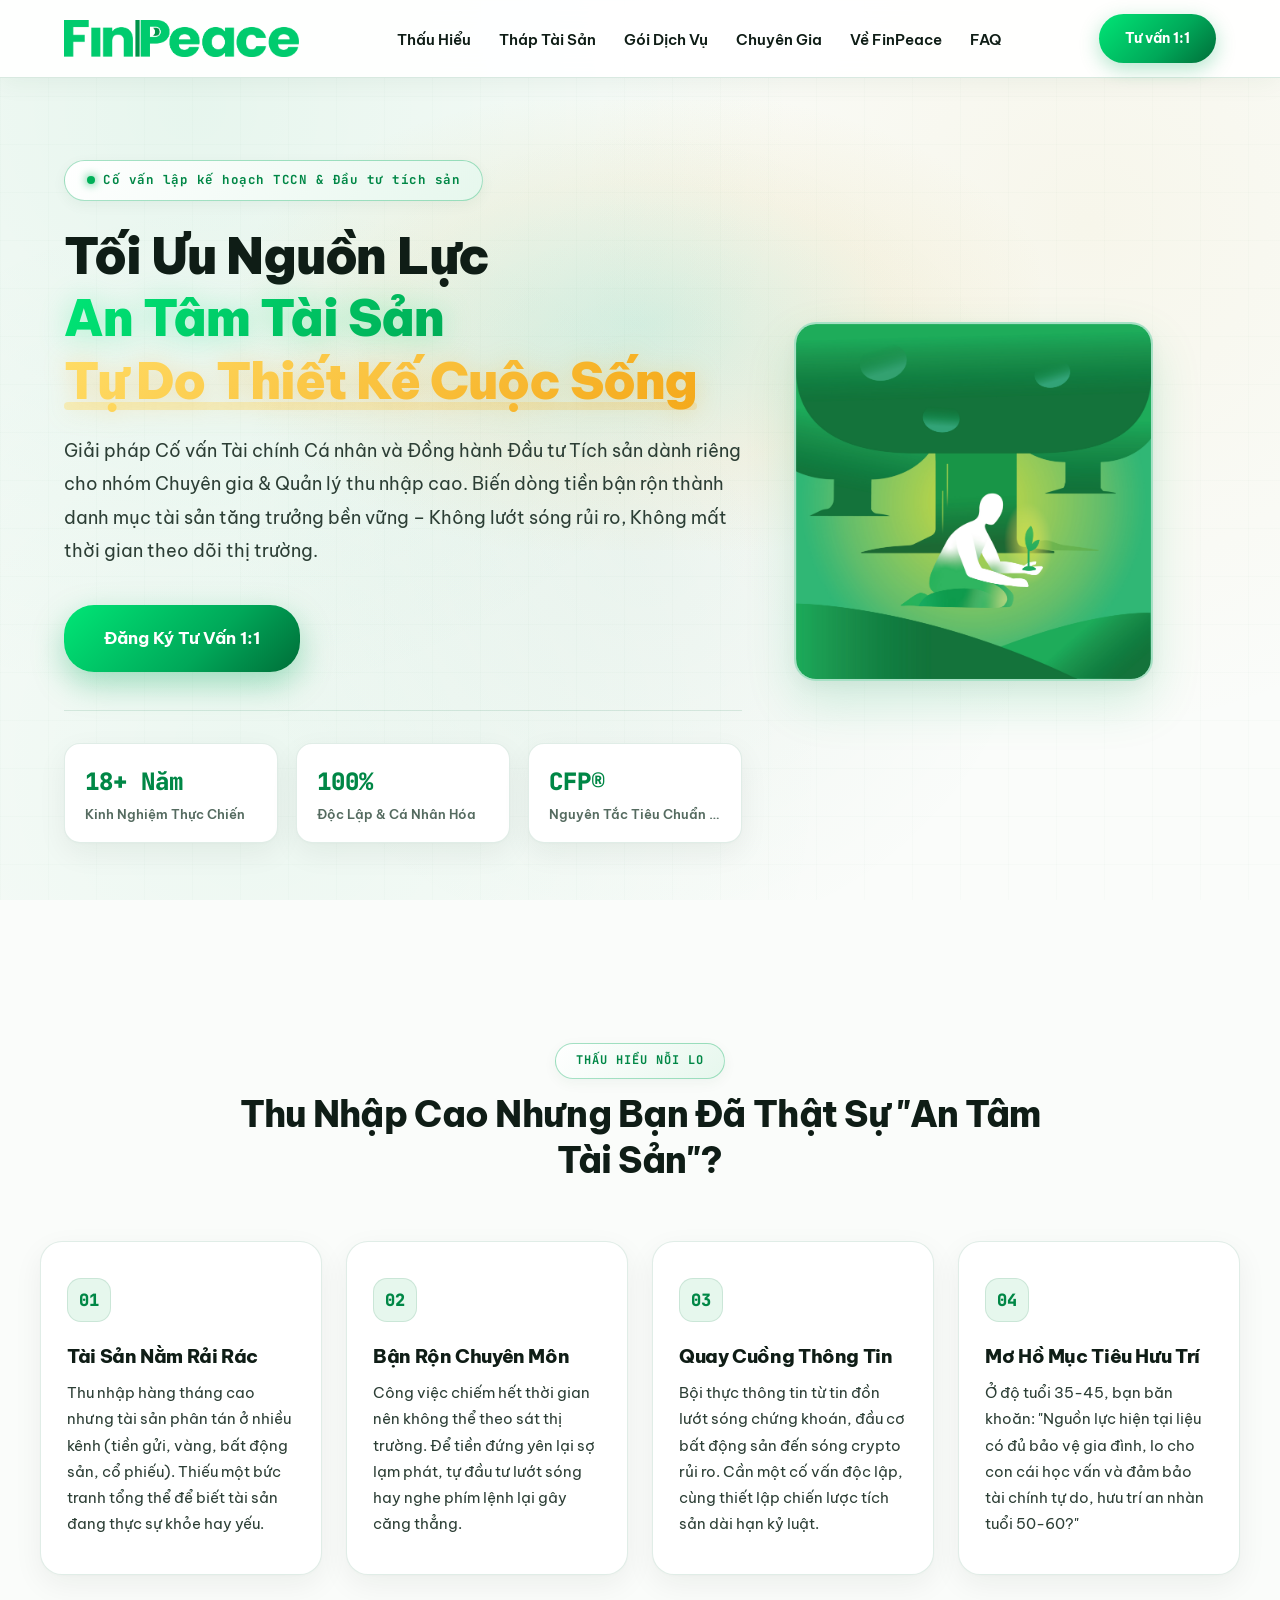
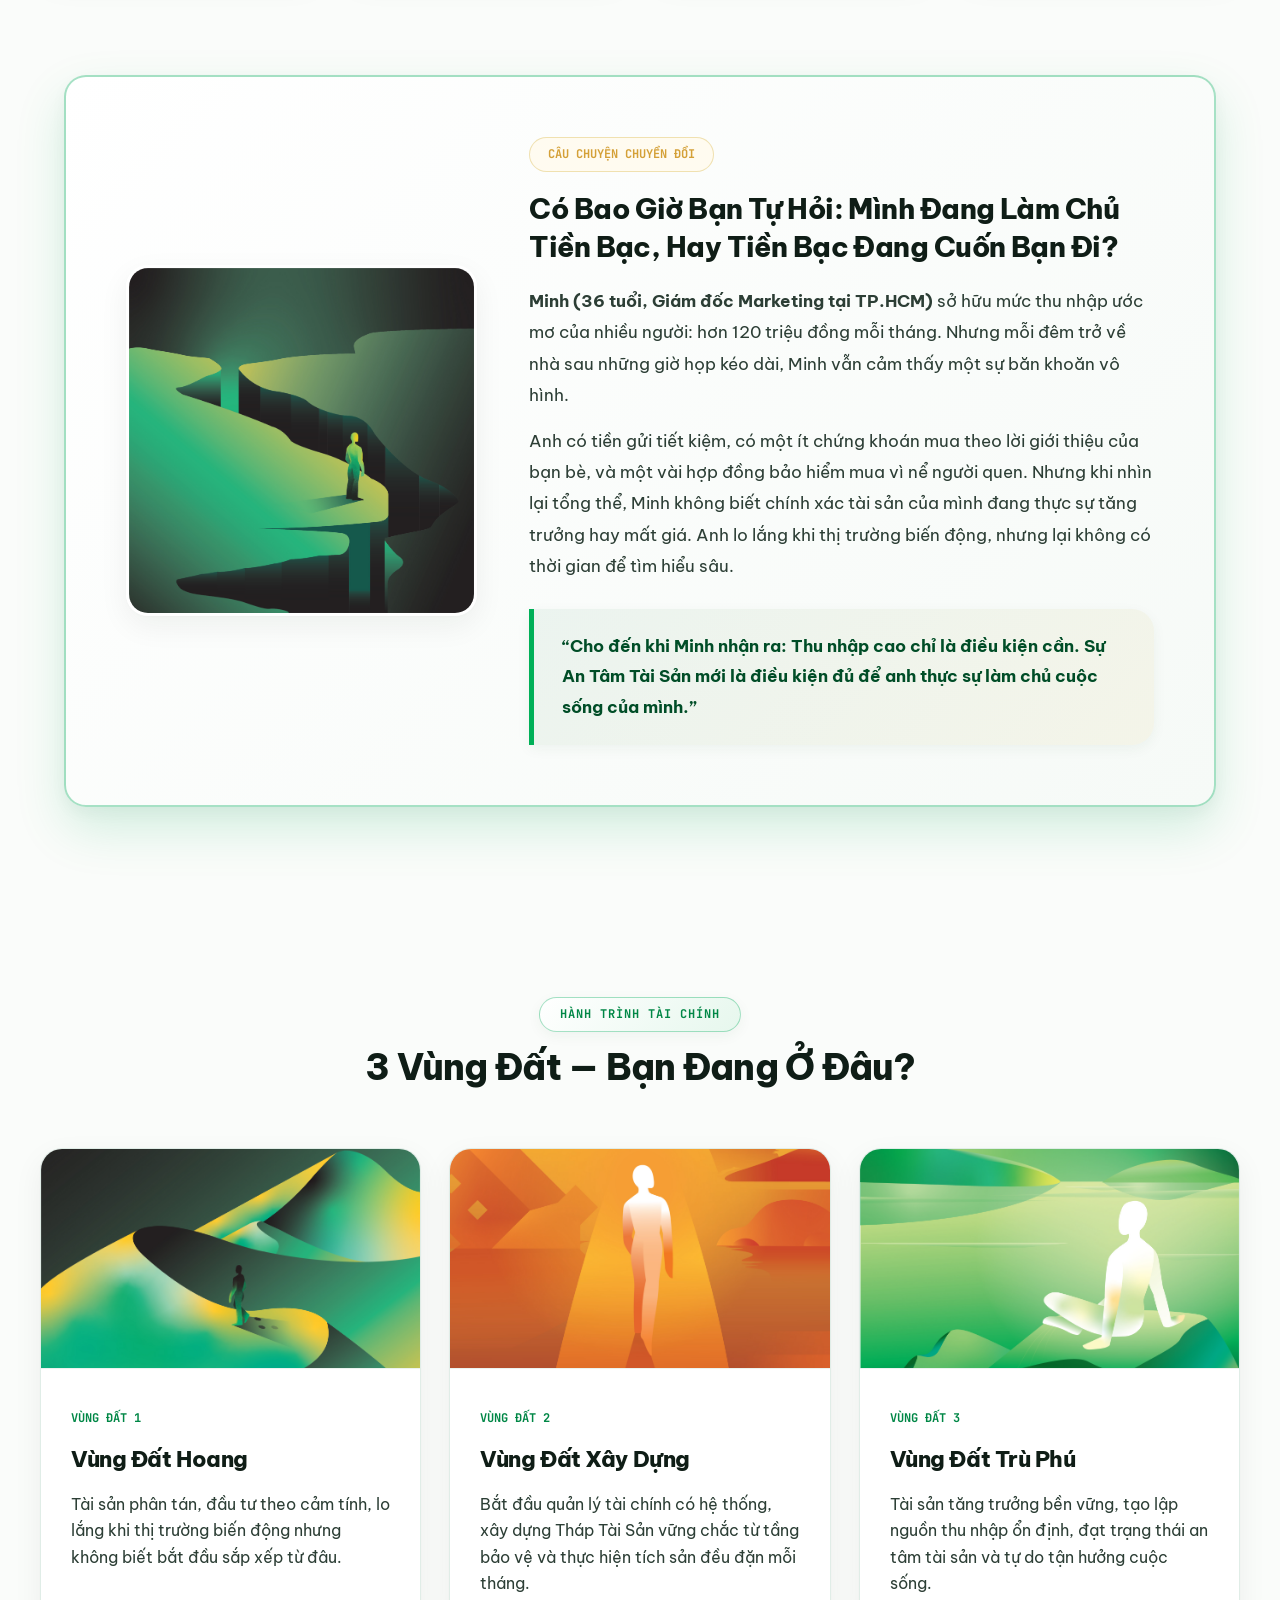
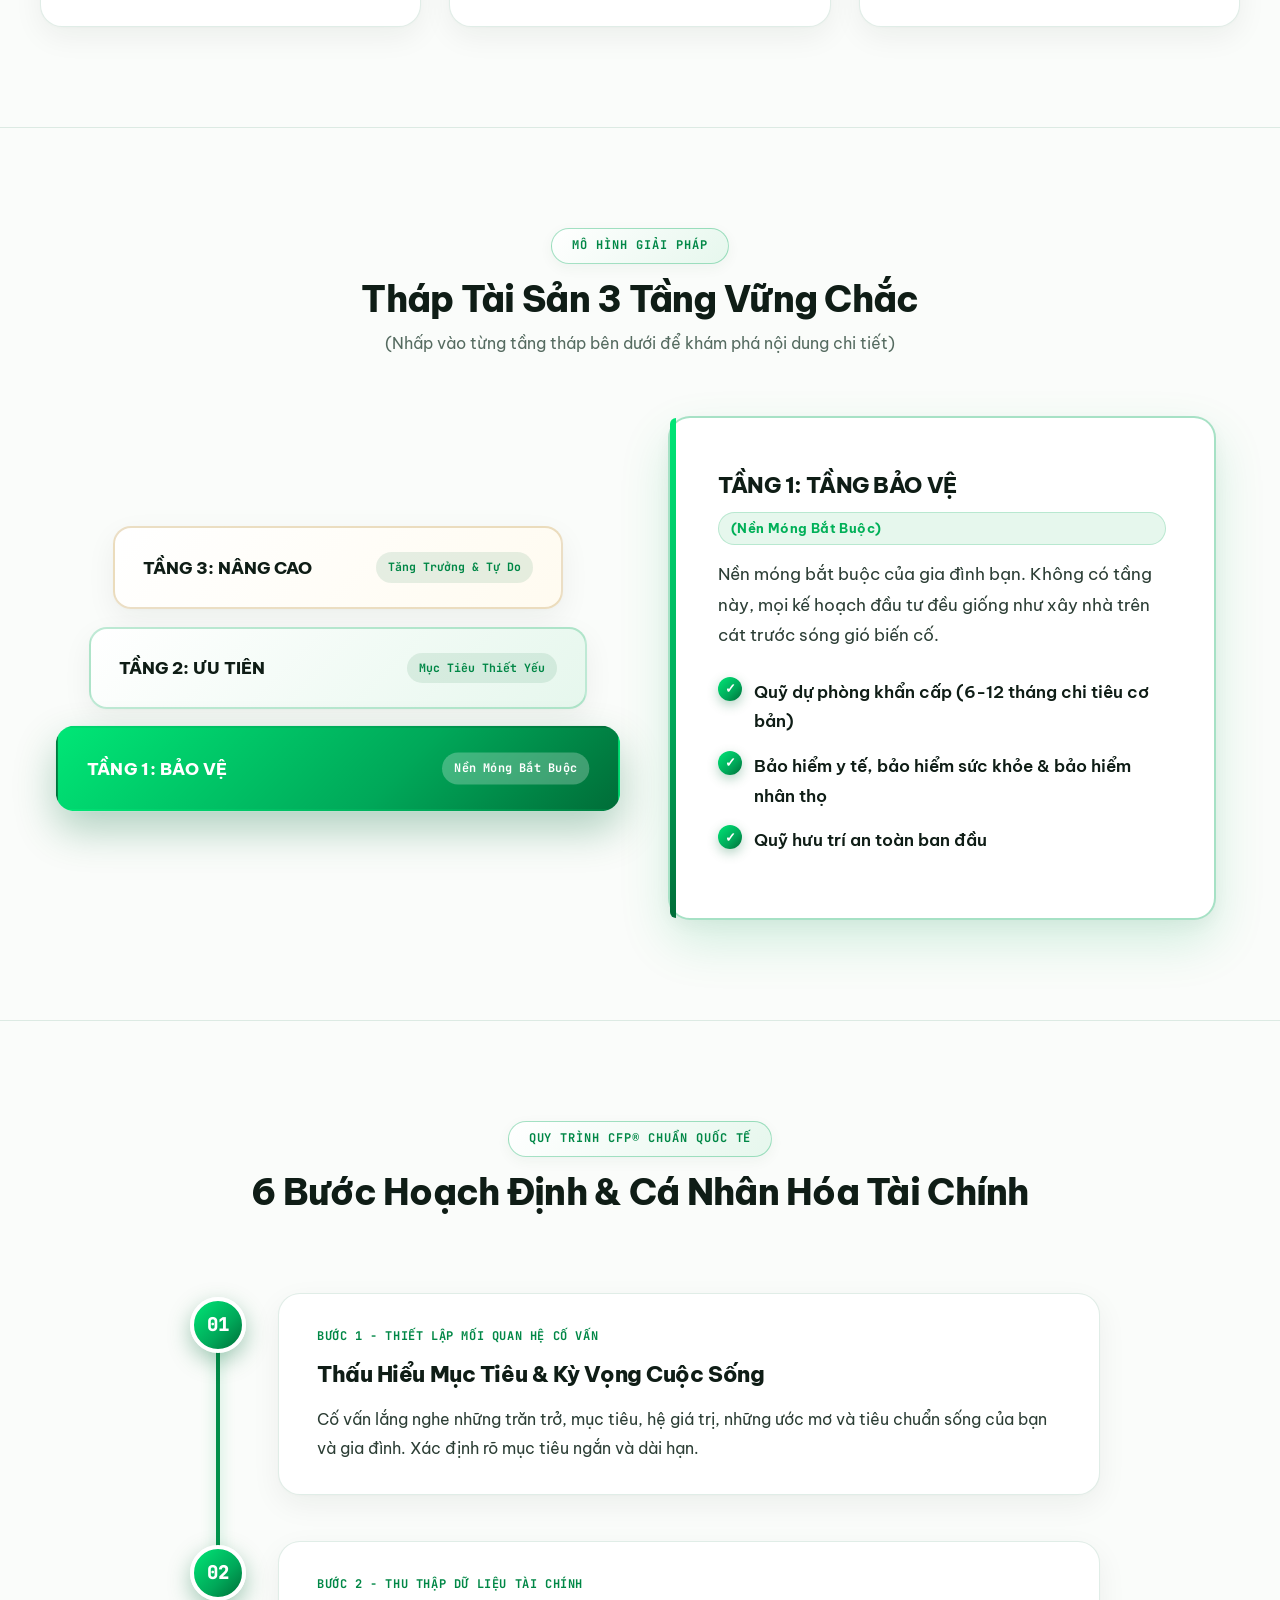
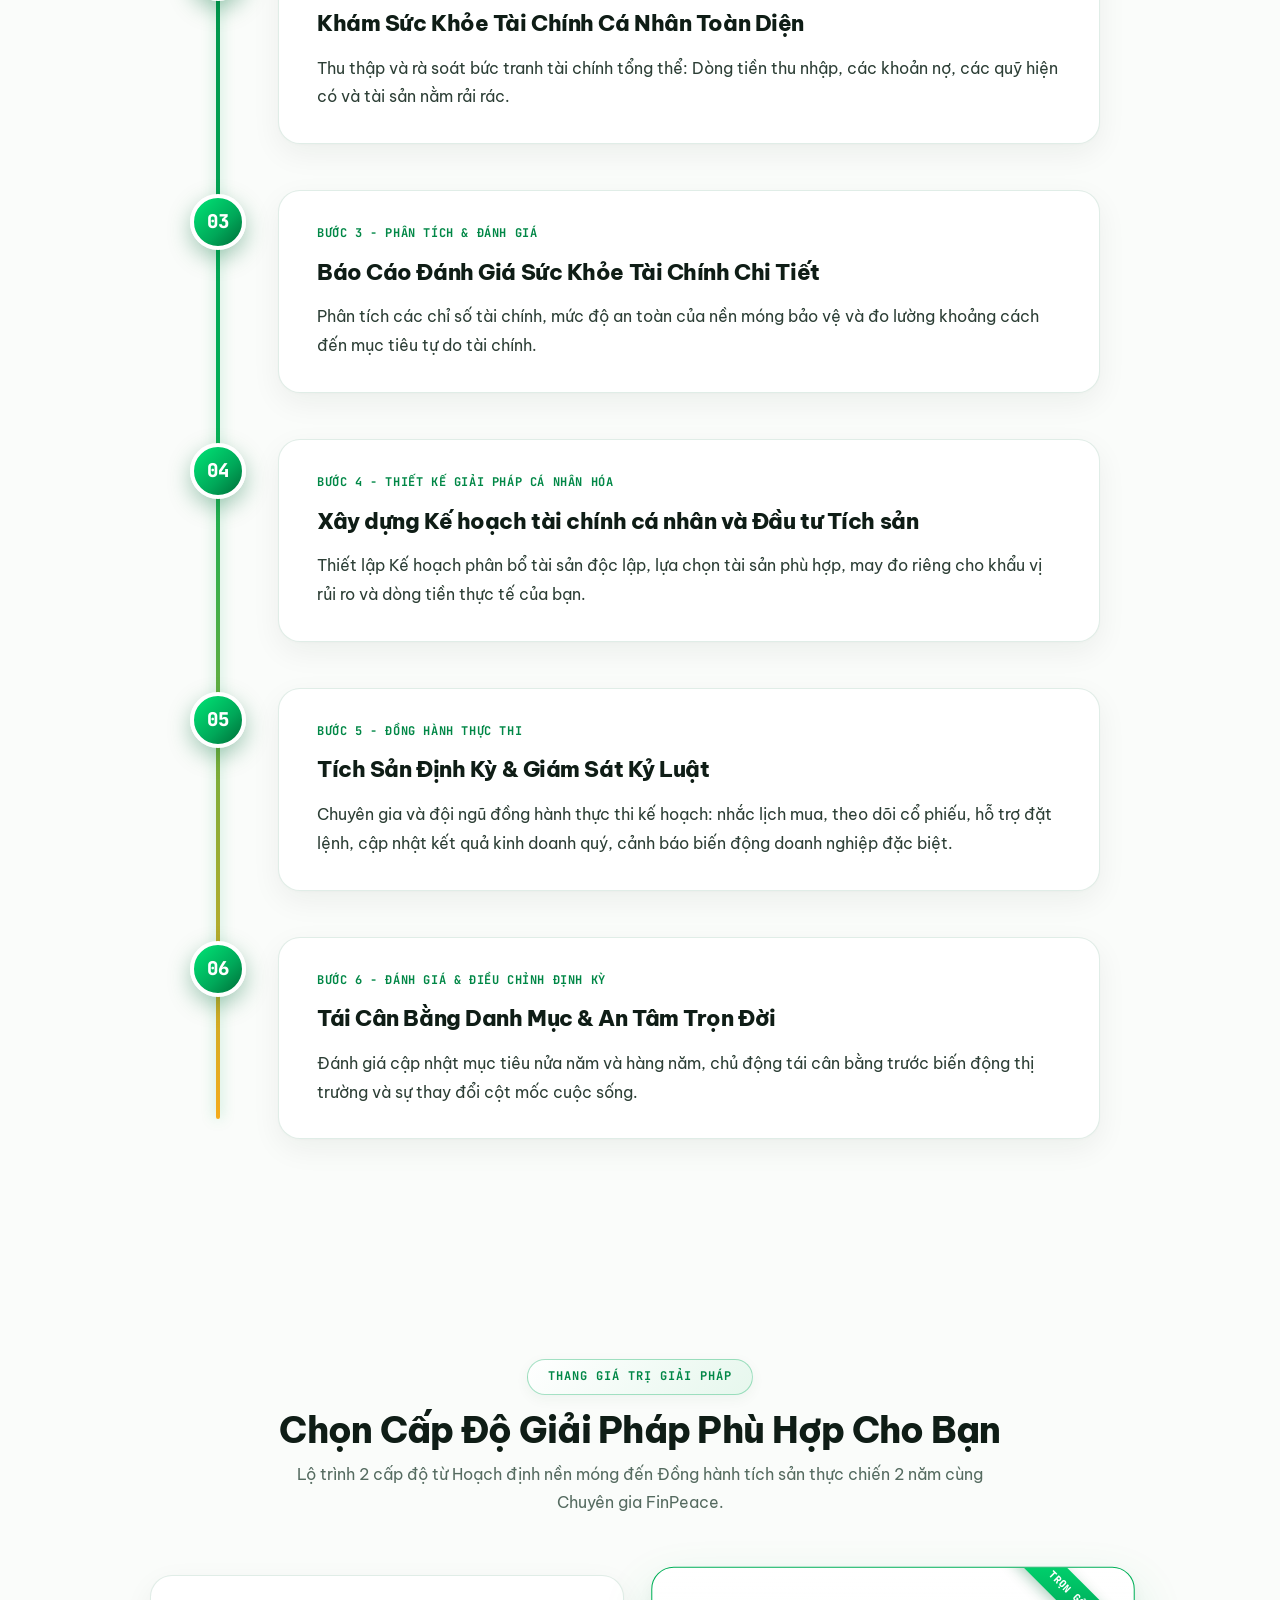
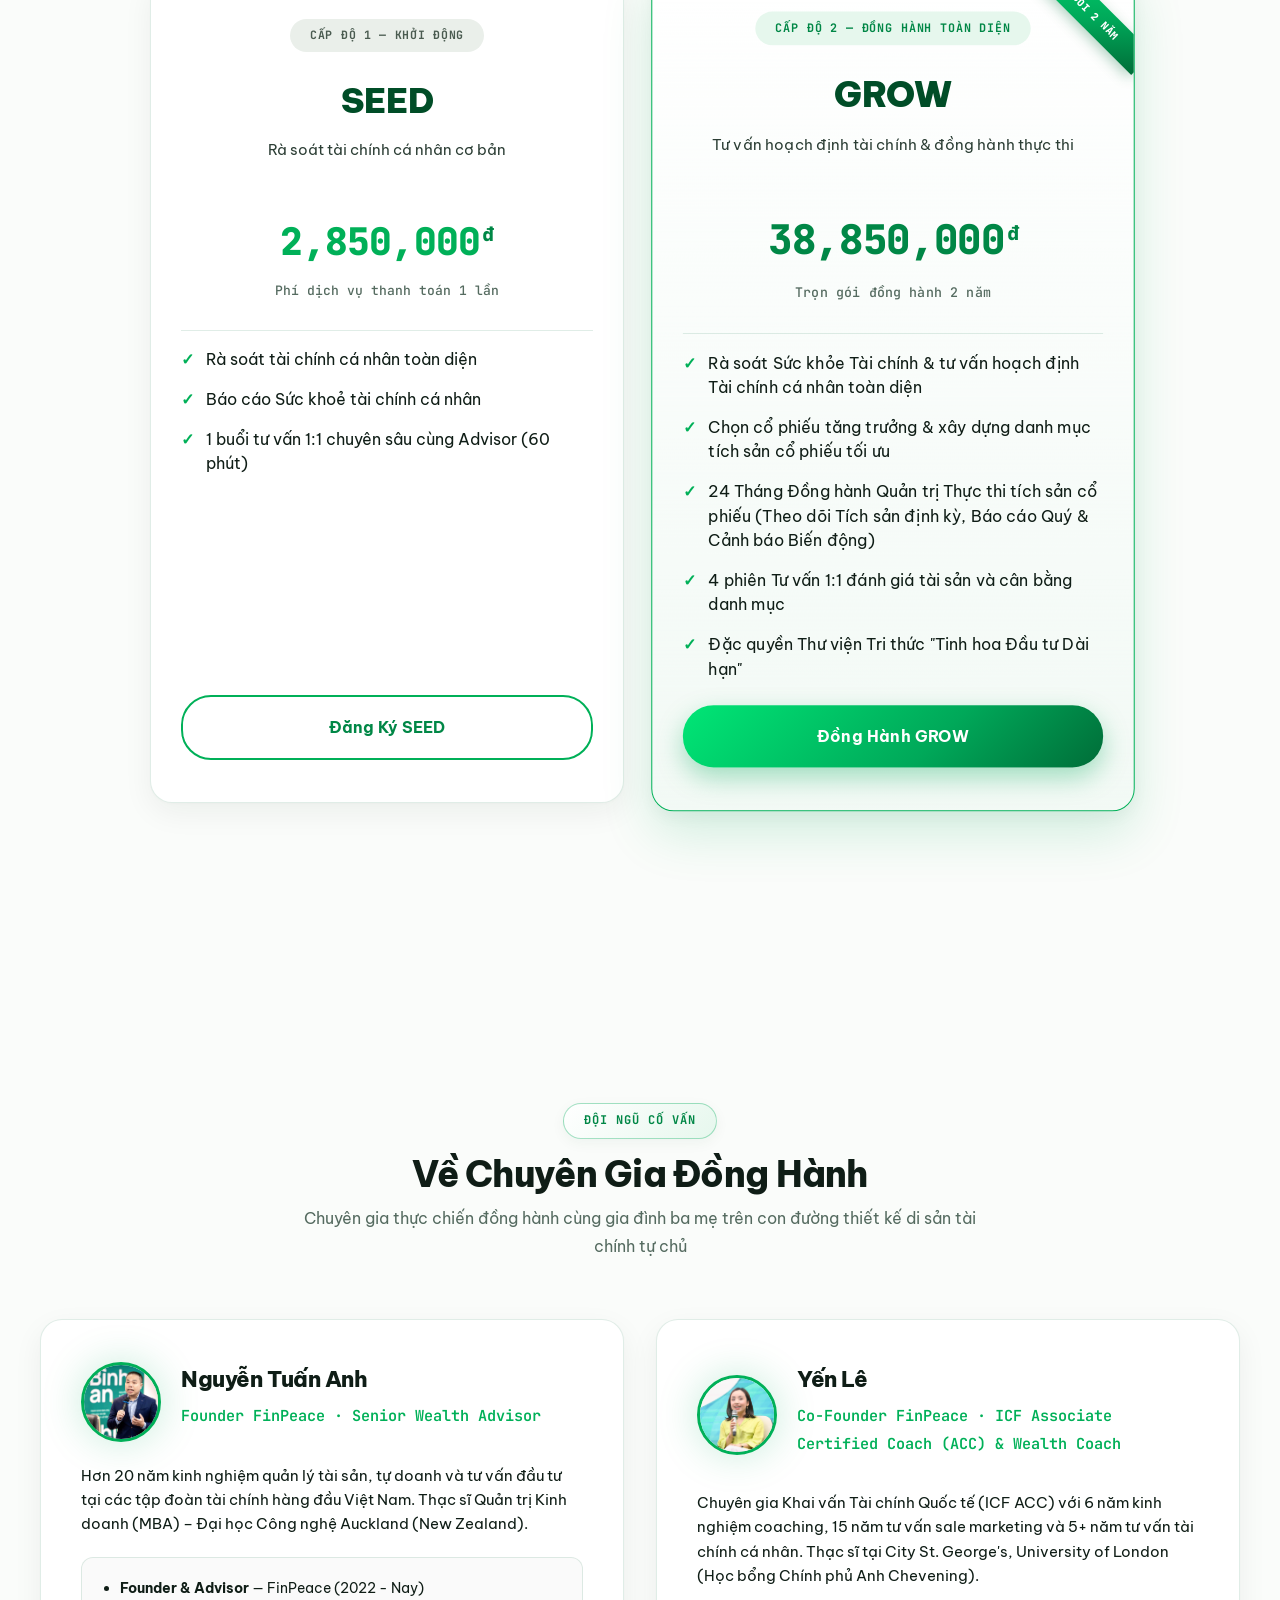
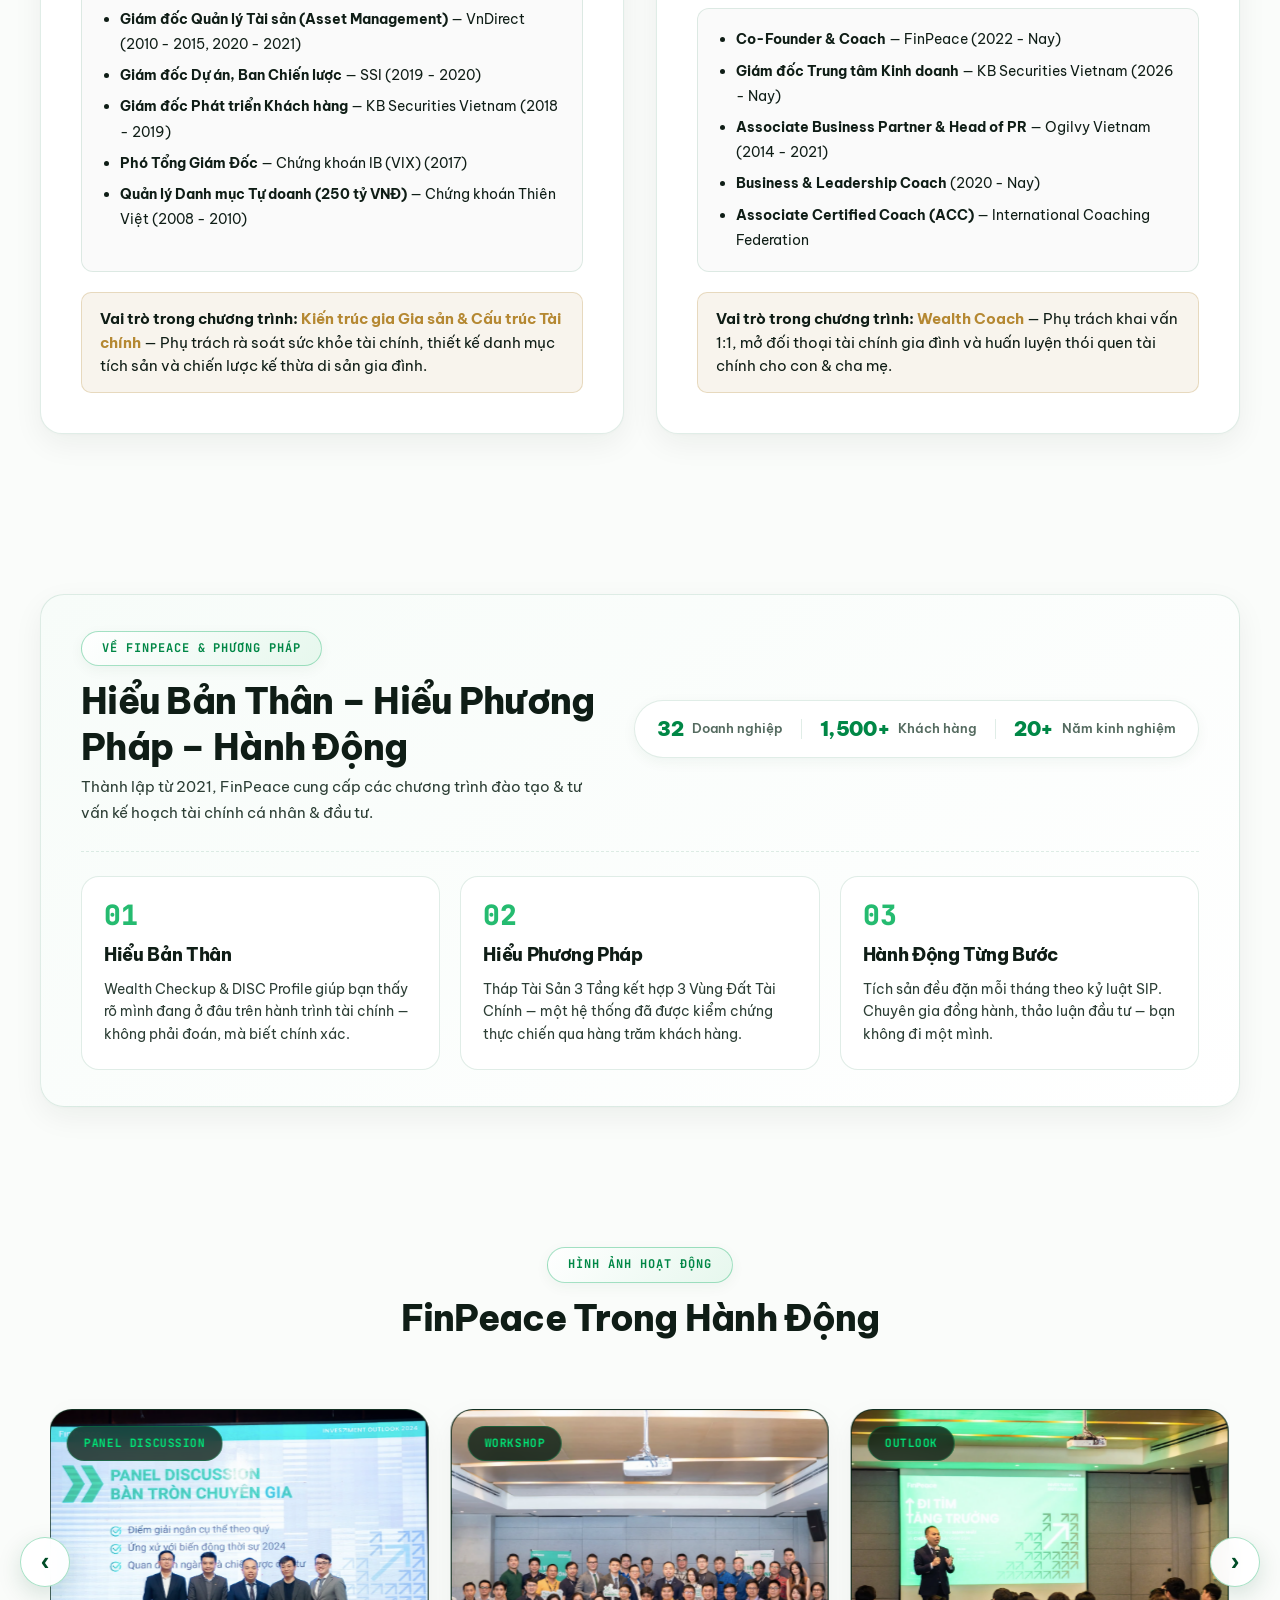
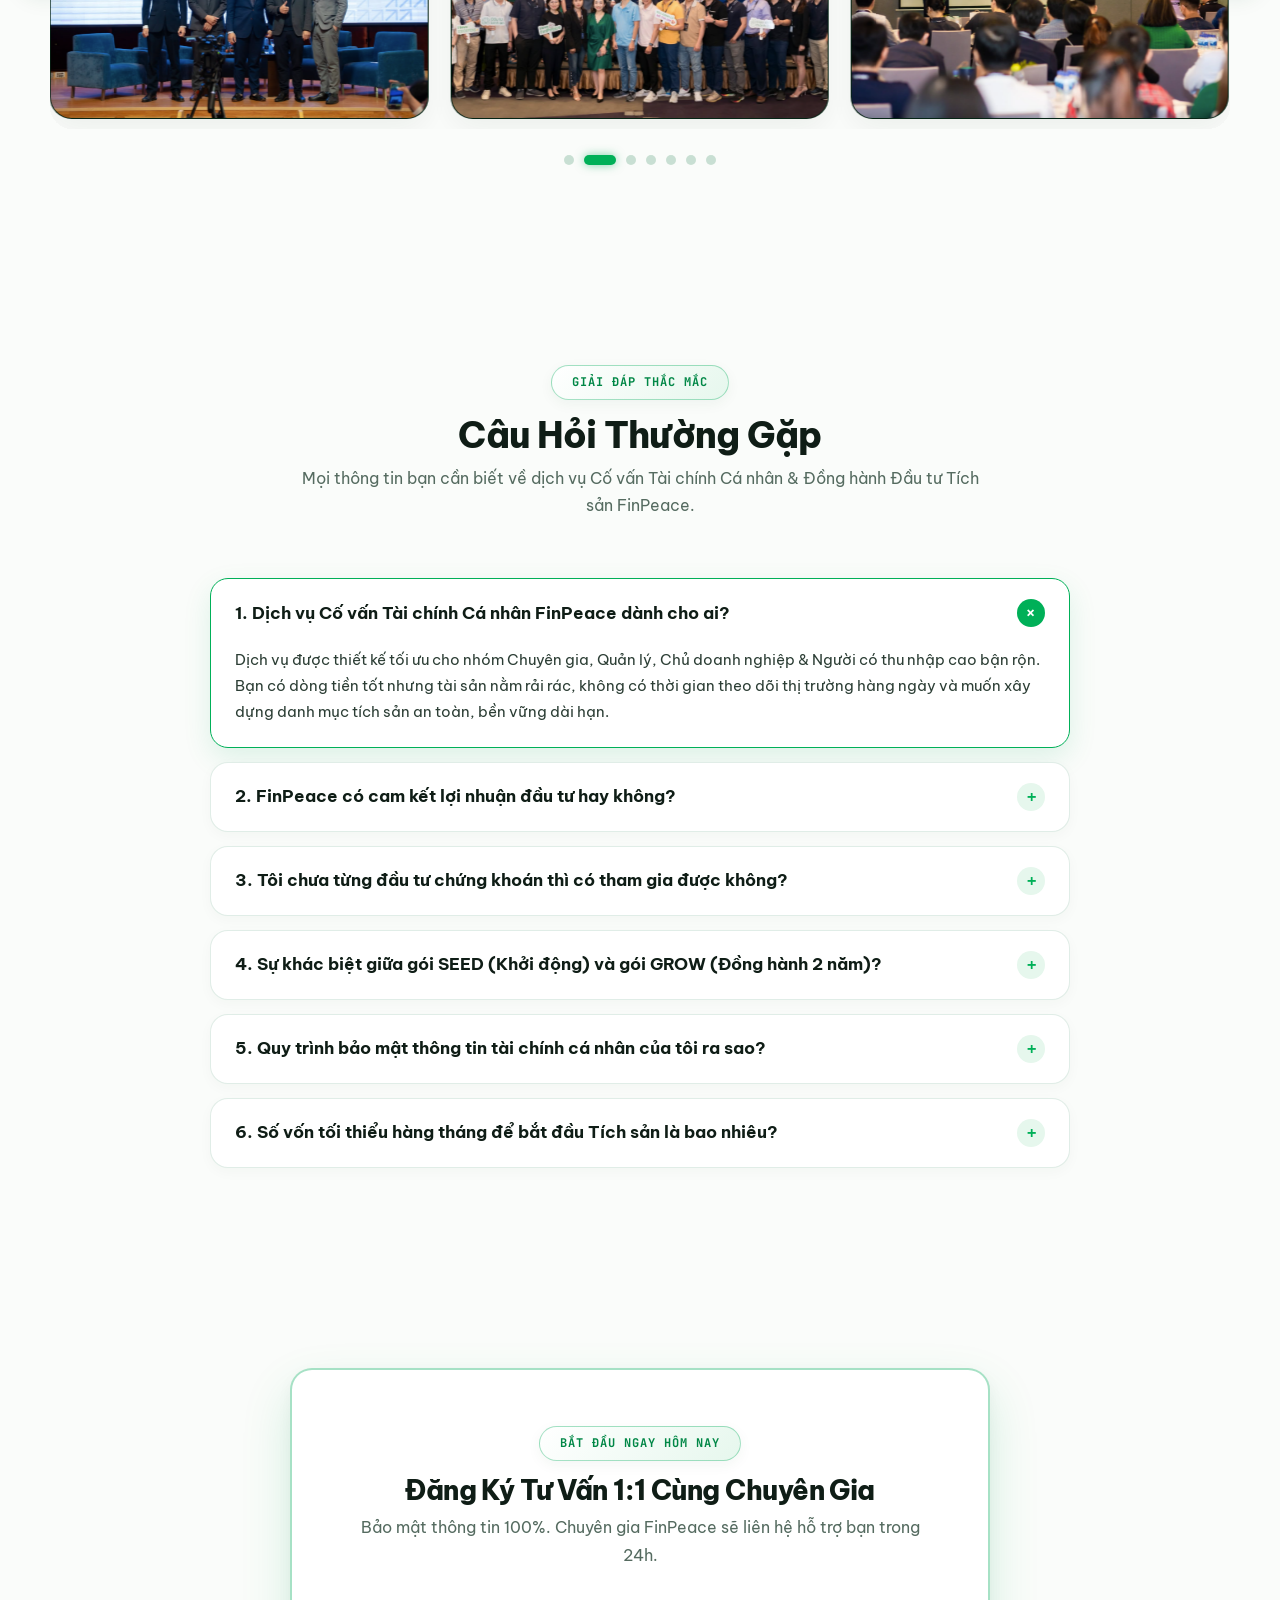
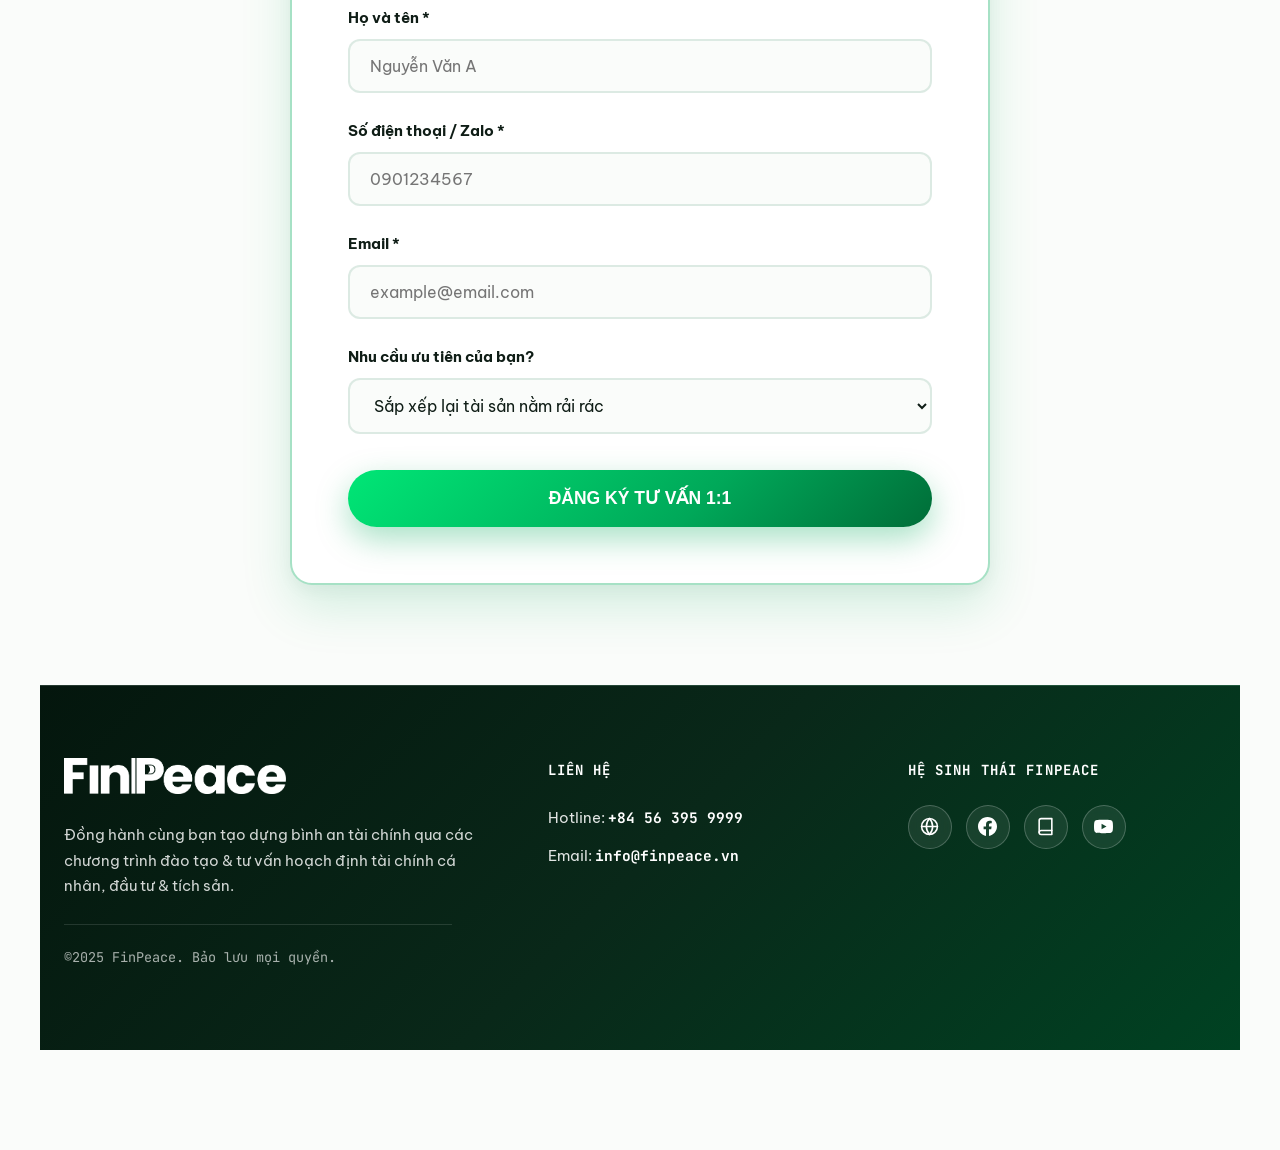
==== wealth_planning_landing_page.html @ 5cd35abc "Update expert profiles copy to match exact design image on wp.finpeace.cloud" ====
<!DOCTYPE html>
<html lang="vi">
<head>
    <meta charset="UTF-8">
    <meta name="viewport" content="width=device-width, initial-scale=1.0">
    <title>FinPeace Wealth Planning - An Tâm Tài Sản</title>
    <!-- Google Fonts: Be Vietnam Pro & JetBrains Mono -->
    <link rel="preconnect" href="https://fonts.googleapis.com">
    <link rel="preconnect" href="https://fonts.gstatic.com" crossorigin>
    <link href="https://fonts.googleapis.com/css2?family=Be+Vietnam+Pro:ital,wght@0,400;0,500;0,600;0,700;0,800;0,900;1,400;1,500&family=JetBrains+Mono:wght@500;600;700;800&display=swap" rel="stylesheet">
    
    <style>
        :root {
            /* FinPeace Deep Emotional Color Palette */
            --bg-canvas: #FAFCFA;
            --bg-card: #FFFFFF;
            --bg-card-alt: #F4F9F6;
            --bg-dark-anchor: #071B11;
            
            --brand-green-deep: #004D27;
            --brand-green: #008746;
            --brand-green-vivid: #00B058;
            --brand-green-glow: #00E676;
            --brand-green-gradient: linear-gradient(135deg, #00E676 0%, #00A859 60%, #006D38 100%);
            --brand-green-light: #E6F7ED;
            
            --warm-gold: #D4A037;
            --warm-gold-vivid: #F5AB1D;
            --warm-gold-gradient: linear-gradient(135deg, #FFDC65 0%, #F5AB1D 50%, #C57B00 100%);
            --warm-gold-light: #FFFBF0;
            
            --text-primary: #0F1D16;
            --text-secondary: #2C3E35;
            --text-muted: #556B60;
            
            --border-soft: rgba(0, 109, 56, 0.12);
            --border-highlight: rgba(0, 168, 89, 0.35);
            --border-gold: rgba(212, 175, 55, 0.35);
            
            /* Layered Shadow Depth System */
            --shadow-sm: 0 4px 14px rgba(0, 77, 39, 0.05);
            --shadow-card: 0 10px 30px rgba(7, 27, 17, 0.06), 0 1px 3px rgba(0, 0, 0, 0.02);
            --shadow-hover: 0 22px 50px rgba(0, 168, 89, 0.16), 0 6px 16px rgba(7, 27, 17, 0.04);
            --shadow-glow-green: 0 0 40px rgba(0, 168, 89, 0.22);
            
            --radius-card: 22px;
            --radius-btn: 30px;

            /* Font Family Definitions */
            --font-main: 'Be Vietnam Pro', -apple-system, BlinkMacSystemFont, sans-serif;
            --font-subhead: 'JetBrains Mono', monospace;
        }

        * {
            margin: 0;
            padding: 0;
            box-sizing: border-box;
        }

        body {
            font-family: var(--font-main);
            background-color: var(--bg-canvas);
            background-image: 
                radial-gradient(circle at 15% 12%, rgba(0, 168, 89, 0.08) 0%, transparent 45%),
                radial-gradient(circle at 85% 25%, rgba(212, 175, 55, 0.08) 0%, transparent 40%),
                radial-gradient(circle at 50% 60%, rgba(0, 109, 56, 0.05) 0%, transparent 50%),
                radial-gradient(circle at 20% 85%, rgba(0, 168, 89, 0.06) 0%, transparent 45%),
                linear-gradient(rgba(0, 109, 56, 0.015) 1px, transparent 1px),
                linear-gradient(90deg, rgba(0, 109, 56, 0.015) 1px, transparent 1px);
            background-size: 100% 100%, 100% 100%, 100% 100%, 100% 100%, 48px 48px, 48px 48px;
            background-attachment: fixed;
            color: var(--text-primary);
            line-height: 1.8;
            font-size: 16.5px;
            font-weight: 400;
            -webkit-font-smoothing: antialiased;
            overflow-x: hidden;
        }

        /* Headlines: Be Vietnam Pro (Bolder Weight 800 / 900) */
        h1, h2, h3, h4, .headline-font {
            font-family: var(--font-main);
            font-weight: 800;
            letter-spacing: -0.02em;
        }

        /* Sub-headlines, Kickers, Tags & Badges: JetBrains Mono */
        .sub-kicker-font,
        .section-kicker,
        .hero-tag,
        .story-kicker,
        .land-tag,
        .timeline-step-tag,
        .pkg-pill-badge,
        .pkg-corner-ribbon,
        .trust-item-val,
        .pyramid-tier-tag,
        .pain-card-badge,
        .expert-role,
        .social-icon-btn,
        .footer-heading {
            font-family: var(--font-subhead);
        }

        .container {
            max-width: 1200px;
            margin: 0 auto;
            padding: 0 24px;
        }

        /* Glassmorphic Navigation */
        header {
            position: fixed;
            top: 0;
            left: 0;
            right: 0;
            z-index: 100;
            background: rgba(255, 255, 255, 0.92);
            backdrop-filter: blur(20px);
            -webkit-backdrop-filter: blur(20px);
            border-bottom: 1px solid rgba(0, 109, 56, 0.15);
            height: 78px;
            display: flex;
            align-items: center;
            box-shadow: 0 4px 25px rgba(0, 77, 39, 0.06);
        }

        .nav-inner {
            display: flex;
            justify-content: space-between;
            align-items: center;
            width: 100%;
            gap: 20px;
        }

        .logo-header-img {
            height: 38px;
            width: auto;
            object-fit: contain;
            flex-shrink: 0;
        }

        .nav-links {
            display: flex;
            gap: 28px;
            list-style: none;
            align-items: center;
            flex-wrap: nowrap;
        }

        .nav-links li {
            white-space: nowrap;
            flex-shrink: 0;
        }

        .nav-links a {
            color: var(--text-primary);
            text-decoration: none;
            font-size: 15px;
            font-weight: 600;
            white-space: nowrap;
            transition: all 0.25s ease;
            position: relative;
            padding: 4px 0;
        }

        .nav-links a::after {
            content: '';
            position: absolute;
            bottom: 0;
            left: 0;
            width: 0;
            height: 3px;
            background: var(--brand-green-vivid);
            transition: width 0.25s ease;
            border-radius: 3px;
        }

        .nav-links a:hover {
            color: var(--brand-green-vivid);
        }

        .nav-links a:hover::after {
            width: 100%;
        }

        .btn-cta-nav {
            background: var(--brand-green-gradient);
            color: #FFFFFF;
            font-size: 14px;
            font-weight: 700;
            padding: 12px 26px;
            border-radius: var(--radius-btn);
            text-decoration: none;
            transition: all 0.3s cubic-bezier(0.16, 1, 0.3, 1);
            box-shadow: 0 6px 20px rgba(0, 168, 89, 0.3);
            white-space: nowrap;
            flex-shrink: 0;
            display: inline-block;
        }

        .btn-cta-nav:hover {
            transform: translateY(-2px);
            box-shadow: 0 12px 30px rgba(0, 168, 89, 0.45);
        }

        /* Mobile Hamburger Toggle Button (from nextgen.finpeace.cloud) */
        .nav-toggle {
            display: none;
            flex-direction: column;
            justify-content: space-around;
            width: 34px;
            height: 34px;
            background: transparent;
            border: none;
            cursor: pointer;
            padding: 5px;
            z-index: 1001;
        }

        .nav-toggle span {
            width: 100%;
            height: 2.5px;
            background-color: var(--brand-green-deep);
            border-radius: 4px;
            transition: all 0.3s ease;
        }

        .nav-toggle.active span:nth-child(1) {
            transform: rotate(45deg) translate(6px, 6px);
        }

        .nav-toggle.active span:nth-child(2) {
            opacity: 0;
        }

        .nav-toggle.active span:nth-child(3) {
            transform: rotate(-45deg) translate(6px, -6px);
        }

        /* Hero Section */
        .hero {
            padding: 160px 0 100px 0;
            position: relative;
        }

        .hero::before {
            content: '';
            position: absolute;
            top: 100px;
            left: 50%;
            transform: translateX(-50%);
            width: 800px;
            height: 450px;
            background: radial-gradient(ellipse at center, rgba(0, 168, 89, 0.12) 0%, rgba(212, 175, 55, 0.08) 45%, transparent 75%);
            pointer-events: none;
            z-index: 0;
        }

        .hero-grid {
            display: grid;
            grid-template-columns: 1.15fr 0.85fr;
            gap: 52px;
            align-items: center;
            position: relative;
            z-index: 1;
        }

        .hero-tag {
            display: inline-flex;
            align-items: center;
            gap: 8px;
            background: linear-gradient(135deg, #FFFFFF 0%, var(--brand-green-light) 100%);
            color: var(--brand-green);
            font-size: 12.5px;
            font-weight: 700;
            padding: 8px 22px;
            border-radius: 30px;
            margin-bottom: 24px;
            border: 1.5px solid var(--border-highlight);
            letter-spacing: 0.04em;
            box-shadow: var(--shadow-sm);
        }

        .hero-tag-dot {
            width: 8px;
            height: 8px;
            background: var(--brand-green-vivid);
            border-radius: 50%;
            box-shadow: 0 0 10px var(--brand-green-vivid);
        }

        .hero h1 {
            font-size: 50px;
            font-weight: 900;
            line-height: 1.25;
            letter-spacing: -0.025em;
            color: var(--text-primary);
            margin-bottom: 22px;
        }

        .hero h1 span.green-gradient {
            background: linear-gradient(135deg, #00E676 0%, #00B058 50%, #007A3E 100%);
            background-size: 200% auto;
            -webkit-background-clip: text;
            -webkit-text-fill-color: transparent;
            display: inline-block;
            filter: drop-shadow(0 2px 14px rgba(0, 230, 118, 0.3));
            animation: shineGradient 5s ease infinite;
        }

        .hero h1 span.gold-highlight {
            background: linear-gradient(135deg, #FFDC65 0%, #F5AB1D 50%, #C57B00 100%);
            background-size: 200% auto;
            -webkit-background-clip: text;
            -webkit-text-fill-color: transparent;
            display: inline-block;
            filter: drop-shadow(0 2px 12px rgba(245, 171, 29, 0.3));
            animation: shineGradient 5s ease infinite 2.5s;
            position: relative;
        }

        .hero h1 span.gold-highlight::after {
            content: '';
            position: absolute;
            bottom: 2px;
            left: 0;
            right: 0;
            height: 8px;
            background: linear-gradient(90deg, rgba(255, 220, 101, 0.4) 0%, rgba(245, 171, 29, 0.2) 100%);
            border-radius: 4px;
            z-index: -1;
        }

        @keyframes shineGradient {
            0% { background-position: 0% 50%; }
            50% { background-position: 100% 50%; }
            100% { background-position: 0% 50%; }
        }

        .hero p.subhead {
            font-size: 18px;
            line-height: 1.85;
            color: var(--text-secondary);
            margin-bottom: 38px;
            font-weight: 400;
        }

        .btn-hero-primary {
            background: var(--brand-green-gradient);
            color: #FFFFFF;
            font-size: 17px;
            font-weight: 700;
            padding: 18px 40px;
            border-radius: var(--radius-btn);
            text-decoration: none;
            box-shadow: 0 12px 32px rgba(0, 168, 89, 0.35);
            transition: all 0.35s cubic-bezier(0.16, 1, 0.3, 1);
            display: inline-block;
            white-space: nowrap;
        }

        .btn-hero-primary:hover {
            transform: translateY(-4px);
            box-shadow: 0 18px 42px rgba(0, 168, 89, 0.45);
        }

        .hero-artwork-card {
            background: var(--bg-card);
            border-radius: var(--radius-card);
            overflow: hidden;
            box-shadow: var(--shadow-hover);
            border: 2px solid var(--border-highlight);
            transition: all 0.35s ease;
        }

        .hero-artwork-card:hover {
            transform: translateY(-6px);
            box-shadow: 0 26px 60px rgba(0, 168, 89, 0.22);
        }

        .hero-artwork-img {
            width: 100%;
            height: auto;
            display: block;
        }

        /* FIXED TRUST CARDS */
        .trust-row {
            display: flex;
            gap: 18px;
            padding-top: 32px;
            margin-top: 38px;
            border-top: 1px solid var(--border-soft);
        }

        .trust-card {
            background: #FFFFFF;
            padding: 16px 20px;
            border-radius: 16px;
            border: 1.5px solid var(--border-soft);
            box-shadow: var(--shadow-card);
            flex: 1;
            transition: all 0.25s ease;
            min-width: 0;
        }

        .trust-card:hover {
            border-color: var(--brand-green-vivid);
            transform: translateY(-3px);
            box-shadow: var(--shadow-sm);
        }

        .trust-item-val {
            font-size: 24px;
            font-weight: 800;
            color: var(--brand-green);
            white-space: nowrap;
        }

        .trust-item-lbl {
            font-size: 13px;
            font-weight: 600;
            color: var(--text-muted);
            white-space: nowrap;
            overflow: hidden;
            text-overflow: ellipsis;
        }

        /* Section Headings */
        .section-padding {
            padding: 100px 0;
        }

        .section-header {
            text-align: center;
            max-width: 820px;
            margin: 0 auto 58px auto;
        }

        .section-kicker {
            font-size: 12px;
            font-weight: 700;
            color: var(--brand-green);
            text-transform: uppercase;
            letter-spacing: 0.08em;
            margin-bottom: 12px;
            display: inline-block;
            background: linear-gradient(135deg, #FFFFFF 0%, var(--brand-green-light) 100%);
            padding: 6px 20px;
            border-radius: 30px;
            border: 1px solid var(--border-highlight);
            box-shadow: var(--shadow-sm);
        }

        .section-title {
            font-size: 36px;
            font-weight: 800;
            line-height: 1.28;
            color: var(--text-primary);
        }

        /* 4 Pain Points */
        .pain-grid {
            display: grid;
            grid-template-columns: repeat(4, 1fr);
            gap: 24px;
        }

        .pain-card {
            background: #FFFFFF;
            border: 1.5px solid var(--border-soft);
            border-radius: var(--radius-card);
            padding: 36px 26px;
            box-shadow: var(--shadow-card);
            transition: all 0.35s cubic-bezier(0.16, 1, 0.3, 1);
            position: relative;
            overflow: hidden;
        }

        .pain-card::before {
            content: '';
            position: absolute;
            top: 0;
            left: 0;
            right: 0;
            height: 4px;
            background: var(--brand-green-gradient);
            opacity: 0;
            transition: opacity 0.3s ease;
        }

        .pain-card:hover {
            transform: translateY(-8px);
            box-shadow: var(--shadow-hover);
            border-color: var(--brand-green-vivid);
        }

        .pain-card:hover::before {
            opacity: 1;
        }

        .pain-card-badge {
            width: 44px;
            height: 44px;
            background: var(--brand-green-light);
            color: var(--brand-green);
            border-radius: 14px;
            display: flex;
            align-items: center;
            justify-content: center;
            font-size: 17px;
            font-weight: 800;
            margin-bottom: 22px;
            border: 1px solid var(--border-soft);
        }

        .pain-card h3 {
            font-size: 18.5px;
            font-weight: 800;
            color: var(--text-primary);
            margin-bottom: 12px;
            line-height: 1.3;
        }

        .pain-card p {
            font-size: 15px;
            color: var(--text-secondary);
            line-height: 1.75;
            font-weight: 400;
        }

        /* Storytelling Section */
        .story-wrapper {
            background: linear-gradient(135deg, #FFFFFF 0%, #F6FAF7 100%);
            border: 2px solid var(--border-highlight);
            border-radius: var(--radius-card);
            padding: 60px;
            box-shadow: var(--shadow-hover);
            display: grid;
            grid-template-columns: 0.36fr 0.64fr;
            gap: 52px;
            align-items: center;
        }

        .story-artwork-thumb {
            border-radius: var(--radius-card);
            overflow: hidden;
            box-shadow: var(--shadow-card);
            border: 3px solid #FFFFFF;
        }

        .story-artwork-thumb img {
            width: 100%;
            height: auto;
            display: block;
        }

        .story-kicker {
            background: var(--warm-gold-light);
            color: var(--warm-gold);
            border: 1px solid var(--border-gold);
            font-size: 12px;
            font-weight: 700;
            padding: 6px 18px;
            border-radius: 30px;
            display: inline-block;
            margin-bottom: 18px;
        }

        .story-title {
            font-size: 28px;
            font-weight: 800;
            line-height: 1.35;
            color: var(--text-primary);
            margin-bottom: 20px;
        }

        .story-body {
            font-size: 17px;
            color: var(--text-secondary);
            line-height: 1.85;
            margin-bottom: 26px;
            font-weight: 400;
        }

        .story-quote-box {
            background: linear-gradient(135deg, rgba(0, 109, 56, 0.06) 0%, rgba(212, 175, 55, 0.08) 100%);
            border-left: 5px solid var(--brand-green-vivid);
            padding: 22px 28px;
            border-radius: 0 var(--radius-card) var(--radius-card) 0;
            font-size: 17px;
            font-weight: 700;
            color: var(--brand-green-deep);
            line-height: 1.8;
            box-shadow: var(--shadow-sm);
        }

        /* 3 Lands Journey Section */
        .lands-grid {
            display: grid;
            grid-template-columns: repeat(3, 1fr);
            gap: 28px;
        }

        .land-card {
            background: #FFFFFF;
            border: 1.5px solid var(--border-soft);
            border-radius: var(--radius-card);
            overflow: hidden;
            box-shadow: var(--shadow-card);
            transition: all 0.35s ease;
        }

        .land-card:hover {
            transform: translateY(-8px);
            box-shadow: var(--shadow-hover);
            border-color: var(--brand-green-vivid);
        }

        .land-card-img {
            height: 220px;
            width: 100%;
            object-fit: cover;
            object-position: center center;
            border-bottom: 1px solid rgba(0, 109, 56, 0.08);
            transition: transform 0.5s ease;
        }

        .land-card-img.pos-bottom {
            object-position: center 88%;
        }

        .land-card:hover .land-card-img {
            transform: scale(1.05);
        }

        .land-card-body {
            padding: 30px;
        }

        .land-tag {
            font-size: 12px;
            font-weight: 700;
            color: var(--brand-green);
            text-transform: uppercase;
            margin-bottom: 10px;
            display: block;
        }

        .land-card h3 {
            font-size: 22px;
            font-weight: 800;
            color: var(--text-primary);
            margin-bottom: 12px;
        }

        .land-card p {
            font-size: 15.5px;
            color: var(--text-secondary);
            line-height: 1.7;
            font-weight: 400;
        }

        /* Interactive 3D Pyramid Section */
        .tower-section {
            background: linear-gradient(180deg, #FFFFFF 0%, var(--bg-alt) 100%);
            border-top: 1px solid var(--border-soft);
            border-bottom: 1px solid var(--border-soft);
            padding: 100px 0;
        }

        .tower-grid {
            display: grid;
            grid-template-columns: 1fr 1fr;
            gap: 56px;
            align-items: center;
        }

        .pyramid-container {
            display: flex;
            flex-direction: column;
            align-items: center;
            gap: 18px;
            position: relative;
            padding: 20px 0;
        }

        .pyramid-tier {
            cursor: pointer;
            border-radius: 18px;
            padding: 24px 28px;
            display: flex;
            justify-content: space-between;
            align-items: center;
            transition: all 0.35s cubic-bezier(0.16, 1, 0.3, 1);
            position: relative;
            box-shadow: var(--shadow-card);
            border: 2px solid var(--border-soft);
            background: #FFFFFF;
        }

        .pyramid-tier-3 {
            width: 82%;
            background: linear-gradient(135deg, #FFFFFF 0%, var(--warm-gold-light) 100%);
            border-color: rgba(197, 160, 89, 0.35);
        }

        .pyramid-tier-2 {
            width: 91%;
            background: linear-gradient(135deg, #FFFFFF 0%, var(--brand-green-light) 100%);
            border-color: rgba(0, 168, 89, 0.25);
        }

        .pyramid-tier-1 {
            width: 100%;
            background: linear-gradient(135deg, #FFFFFF 0%, rgba(0, 109, 56, 0.08) 100%);
            border-color: rgba(0, 109, 56, 0.3);
        }

        .pyramid-tier.active {
            background: var(--brand-green-gradient) !important;
            color: #FFFFFF !important;
            border-color: transparent !important;
            box-shadow: 0 18px 40px rgba(0, 109, 56, 0.3);
            transform: scale(1.03);
        }

        .pyramid-tier:hover:not(.active) {
            transform: translateY(-4px);
            box-shadow: var(--shadow-hover);
            border-color: var(--brand-green-vivid);
        }

        .pyramid-tier-title {
            font-size: 16.5px;
            font-weight: 800;
            white-space: nowrap;
            flex-shrink: 0;
        }

        .pyramid-tier.active .pyramid-tier-title {
            color: #FFFFFF;
        }

        .pyramid-tier-tag {
            font-size: 11.5px;
            font-weight: 700;
            padding: 5px 12px;
            border-radius: 20px;
            background: rgba(0, 109, 56, 0.1);
            color: var(--brand-green);
            white-space: nowrap;
            flex-shrink: 0;
        }

        .pyramid-tier.active .pyramid-tier-tag {
            background: rgba(255, 255, 255, 0.25);
            color: #FFFFFF;
        }

        .tower-detail-box {
            background: #FFFFFF;
            border: 2px solid var(--border-highlight);
            border-radius: var(--radius-card);
            padding: 48px;
            box-shadow: var(--shadow-hover);
            min-height: 400px;
            display: flex;
            flex-direction: column;
            justify-content: center;
            position: relative;
        }

        .tower-detail-box::before {
            content: '';
            position: absolute;
            top: 0;
            left: 0;
            width: 6px;
            height: 100%;
            background: var(--brand-green-gradient);
            border-radius: var(--radius-card) 0 0 var(--radius-card);
        }

        .tower-detail-box h3 {
            font-size: 25px;
            font-weight: 800;
            color: var(--brand-green-deep);
            margin-bottom: 18px;
        }

        .tower-detail-box p {
            font-size: 16.5px;
            color: var(--text-secondary);
            margin-bottom: 26px;
            line-height: 1.85;
            font-weight: 400;
        }

        .tower-detail-box ul {
            list-style: none;
        }

        .tower-detail-box ul li {
            position: relative;
            padding-left: 36px;
            margin-bottom: 15px;
            font-size: 16.5px;
            font-weight: 600;
            color: var(--text-primary);
        }

        .tower-detail-box ul li::before {
            content: '✓';
            position: absolute;
            left: 0;
            width: 24px;
            height: 24px;
            background: var(--brand-green-gradient);
            color: #FFFFFF;
            border-radius: 50%;
            display: flex;
            align-items: center;
            justify-content: center;
            font-size: 13px;
            font-weight: 900;
            box-shadow: 0 4px 12px rgba(0, 109, 56, 0.3);
        }

        /* 6-STEP CFP FLUID TIMELINE */
        .timeline-section {
            padding: 100px 0;
            position: relative;
        }

        .timeline-container {
            max-width: 920px;
            margin: 0 auto;
            position: relative;
            padding: 20px 0;
        }

        .timeline-container::before {
            content: '';
            position: absolute;
            top: 40px;
            bottom: 40px;
            left: 36px;
            width: 4px;
            background: linear-gradient(180deg, var(--brand-green) 0%, var(--brand-green-vivid) 50%, var(--warm-gold-vivid) 100%);
            border-radius: 4px;
            box-shadow: 0 0 14px rgba(0, 168, 89, 0.35);
        }

        .timeline-item {
            position: relative;
            padding-left: 98px;
            margin-bottom: 46px;
            transition: all 0.3s ease;
        }

        .timeline-item:last-child {
            margin-bottom: 0;
        }

        .timeline-node {
            position: absolute;
            left: 10px;
            top: 4px;
            width: 56px;
            height: 56px;
            background: var(--brand-green-gradient);
            color: #FFFFFF;
            font-size: 19px;
            font-weight: 800;
            border-radius: 50%;
            display: flex;
            align-items: center;
            justify-content: center;
            border: 4px solid #FFFFFF;
            box-shadow: 0 8px 22px rgba(0, 109, 56, 0.35);
            z-index: 2;
            transition: all 0.35s cubic-bezier(0.16, 1, 0.3, 1);
            font-family: var(--font-subhead);
        }

        .timeline-item:hover .timeline-node {
            transform: scale(1.16);
            background: var(--warm-gold-gradient);
            box-shadow: 0 14px 30px rgba(212, 175, 55, 0.45);
        }

        .timeline-content-card {
            background: #FFFFFF;
            border: 1.5px solid var(--border-soft);
            border-radius: var(--radius-card);
            padding: 32px 38px;
            box-shadow: var(--shadow-card);
            transition: all 0.35s cubic-bezier(0.16, 1, 0.3, 1);
            position: relative;
        }

        .timeline-item:hover .timeline-content-card {
            transform: translateX(12px);
            box-shadow: var(--shadow-hover);
            border-color: var(--brand-green-vivid);
        }

        .timeline-step-tag {
            font-size: 12px;
            font-weight: 700;
            color: var(--brand-green);
            text-transform: uppercase;
            letter-spacing: 0.05em;
            margin-bottom: 8px;
            display: block;
        }

        .timeline-content-card h3 {
            font-size: 22px;
            font-weight: 800;
            color: var(--text-primary);
            margin-bottom: 10px;
        }

        .timeline-content-card p {
            font-size: 16px;
            color: var(--text-secondary);
            line-height: 1.8;
            font-weight: 400;
        }

        /* 2 PRICING PACKAGES (2-TIER VALUE LADDER) */
        .pricing-grid-2 {
            display: grid;
            grid-template-columns: repeat(2, 1fr);
            gap: 32px;
            max-width: 980px;
            margin: 0 auto;
            align-items: stretch;
        }

        .pkg-card {
            background: #FFFFFF;
            border: 1.5px solid var(--border-soft);
            border-radius: var(--radius-card);
            padding: 42px 30px;
            position: relative;
            display: flex;
            flex-direction: column;
            justify-content: space-between;
            box-shadow: var(--shadow-card);
            transition: all 0.35s ease;
            overflow: hidden;
            text-align: center;
        }

        .pkg-card.pkg-grow {
            border-color: var(--brand-green-vivid);
            box-shadow: var(--shadow-hover);
            transform: scale(1.02);
            background: linear-gradient(180deg, #FFFFFF 0%, rgba(0, 168, 89, 0.03) 100%);
        }

        .pkg-card:hover {
            transform: translateY(-8px);
            box-shadow: var(--shadow-hover);
            border-color: var(--brand-green-vivid);
        }

        .pkg-card.pkg-grow:hover {
            transform: scale(1.03) translateY(-8px);
        }

        .pkg-pill-badge {
            display: inline-block;
            font-size: 11.5px;
            font-weight: 700;
            letter-spacing: 0.06em;
            text-transform: uppercase;
            padding: 6px 20px;
            border-radius: 30px;
            margin: 0 auto 18px auto;
        }

        .pkg-pill-seed {
            background: #EAEFEA;
            color: #4A5B50;
        }

        .pkg-pill-grow {
            background: var(--brand-green-light);
            color: var(--brand-green);
        }

        .pkg-pill-advisor {
            background: var(--warm-gold-light);
            color: var(--warm-gold);
            border: 1px solid var(--border-gold);
        }

        .pkg-corner-ribbon {
            position: absolute;
            top: 22px;
            right: -32px;
            background: var(--brand-green-gradient);
            color: #FFFFFF;
            font-size: 10px;
            font-weight: 800;
            padding: 6px 36px;
            transform: rotate(45deg);
            box-shadow: 0 4px 12px rgba(0, 109, 56, 0.3);
            text-transform: uppercase;
            letter-spacing: 0.05em;
        }

        .pkg-title {
            font-size: 34px;
            font-weight: 900;
            color: var(--brand-green-deep);
            margin-bottom: 8px;
        }

        .pkg-subtitle {
            font-size: 14.5px;
            color: var(--text-secondary);
            margin-bottom: 26px;
            min-height: 42px;
            line-height: 1.55;
            font-weight: 400;
        }

        .pkg-price-amount {
            font-size: 38px;
            font-weight: 900;
            color: var(--brand-green-vivid);
            margin-bottom: 4px;
            font-family: var(--font-subhead);
            letter-spacing: -0.02em;
        }

        .pkg-card.pkg-grow .pkg-price-amount {
            color: #008746;
            font-size: 40px;
        }

        .pkg-price-amount span.unit {
            font-size: 20px;
            font-weight: 800;
            vertical-align: super;
            margin-left: 2px;
            color: var(--brand-green);
        }

        .pkg-price-subtext {
            font-size: 13px;
            color: var(--text-muted);
            font-weight: 500;
            margin-bottom: 28px;
            font-family: var(--font-subhead);
        }

        .pkg-features-list {
            list-style: none;
            border-top: 1px solid var(--border-soft);
            padding-top: 16px;
            margin-bottom: 24px;
            text-align: left;
        }

        .offer-section-divider {
            font-size: 11.5px;
            font-weight: 800;
            color: var(--brand-green);
            letter-spacing: 0.04em;
            background: var(--brand-green-light);
            padding: 5px 12px;
            border-radius: 6px;
            margin-top: 18px;
            margin-bottom: 10px;
            display: block;
            text-align: left;
            border: 1px solid var(--border-highlight);
            font-family: var(--font-subhead);
        }

        .pkg-features-list li {
            font-size: 15.5px;
            color: var(--text-primary);
            margin-bottom: 15px;
            display: flex;
            gap: 12px;
            align-items: flex-start;
            line-height: 1.55;
            font-weight: 400;
        }

        .pkg-features-list li::before {
            content: '✓';
            color: var(--brand-green-vivid);
            font-weight: 900;
            font-size: 16px;
            flex-shrink: 0;
        }

        .btn-pkg {
            display: block;
            width: 100%;
            text-align: center;
            font-size: 16px;
            font-weight: 700;
            padding: 16px;
            border-radius: var(--radius-btn);
            text-decoration: none;
            transition: all 0.3s ease;
            white-space: nowrap;
        }

        .btn-pkg-seed {
            background: transparent;
            color: var(--brand-green);
            border: 2px solid var(--brand-green-vivid);
        }

        .btn-pkg-seed:hover {
            background: var(--brand-green-light);
            transform: translateY(-2px);
        }

        .btn-pkg-grow {
            background: var(--brand-green-gradient);
            color: #FFFFFF;
            border: none;
            box-shadow: 0 10px 25px rgba(0, 168, 89, 0.35);
        }

        .btn-pkg-grow:hover {
            transform: translateY(-2px);
            box-shadow: 0 16px 36px rgba(0, 168, 89, 0.45);
        }

        .btn-pkg-advisor {
            background: transparent;
            color: var(--warm-gold);
            border: 2px solid var(--warm-gold-vivid);
        }

        .btn-pkg-advisor:hover {
            background: var(--warm-gold-light);
            transform: translateY(-2px);
        }

        /* Experts Cards */
        .experts-grid {
            display: grid;
            grid-template-columns: 1fr 1fr;
            gap: 32px;
        }

        .expert-card {
            background: #FFFFFF;
            border: 1.5px solid var(--border-soft);
            border-radius: var(--radius-card);
            padding: 40px;
            display: flex;
            gap: 28px;
            align-items: flex-start;
            box-shadow: var(--shadow-card);
            transition: all 0.35s ease;
        }

        .expert-card:hover {
            transform: translateY(-6px);
            box-shadow: var(--shadow-hover);
            border-color: var(--brand-green-vivid);
        }

        .expert-photo {
            width: 110px;
            height: 110px;
            border-radius: 50%;
            overflow: hidden;
            border: 3.5px solid var(--brand-green-vivid);
            flex-shrink: 0;
            box-shadow: var(--shadow-glow-green);
            background: var(--brand-green-light);
        }

        .expert-photo img {
            width: 100%;
            height: 100%;
            object-fit: cover;
            display: block;
        }

        .tower-detail-box h3 {
            font-size: 22px;
            font-weight: 800;
            color: var(--text-primary);
            margin-bottom: 6px;
        }

        .tower-detail-subtag {
            font-size: 13px;
            font-weight: 700;
            color: var(--brand-green-vivid);
            letter-spacing: 0.03em;
            margin-bottom: 14px;
            display: inline-block;
            background: var(--brand-green-light);
            padding: 4px 12px;
            border-radius: 20px;
            border: 1px solid rgba(0, 168, 89, 0.2);
        }

        .expert-role {
            font-size: 13.5px;
            font-weight: 700;
            color: var(--brand-green);
            margin-bottom: 14px;
        }

        .expert-desc {
            font-size: 15px;
            color: var(--text-secondary);
            line-height: 1.75;
            font-weight: 400;
        }

        /* Registration Form */
        .form-card {
            max-width: 700px;
            margin: 0 auto;
            background: #FFFFFF;
            border: 2px solid var(--border-highlight);
            border-radius: var(--radius-card);
            padding: 56px;
            box-shadow: var(--shadow-hover);
        }

        /* Custom Centered Success Modal */
        .modal-overlay {
            position: fixed;
            top: 0;
            left: 0;
            right: 0;
            bottom: 0;
            z-index: 99999;
            background: rgba(7, 27, 17, 0.72);
            backdrop-filter: blur(14px);
            -webkit-backdrop-filter: blur(14px);
            display: flex;
            align-items: center;
            justify-content: center;
            padding: 24px;
            box-sizing: border-box;
            animation: fadeInOverlay 0.3s ease;
        }

        .modal-card {
            background: #FFFFFF;
            border-radius: 26px;
            padding: 38px 30px;
            max-width: 440px;
            width: 100%;
            text-align: center;
            box-shadow: 0 25px 60px rgba(0, 77, 39, 0.25), 0 0 0 1px rgba(0, 168, 89, 0.2);
            animation: modalPopIn 0.35s cubic-bezier(0.175, 0.885, 0.32, 1.275);
            box-sizing: border-box;
        }

        .modal-icon-badge {
            width: 68px;
            height: 68px;
            background: linear-gradient(135deg, #00E676 0%, #00A859 100%);
            color: #FFFFFF;
            border-radius: 50%;
            display: flex;
            align-items: center;
            justify-content: center;
            margin: 0 auto 20px auto;
            box-shadow: 0 10px 24px rgba(0, 168, 89, 0.35);
        }

        .modal-icon-badge svg {
            width: 34px;
            height: 34px;
        }

        .modal-title {
            font-size: 24px;
            font-weight: 800;
            color: var(--text-primary);
            margin-bottom: 12px;
            line-height: 1.3;
        }

        .modal-message {
            font-size: 15.5px;
            line-height: 1.68;
            color: var(--text-secondary);
            margin-bottom: 26px;
        }

        .btn-modal-close {
            background: var(--brand-green-gradient);
            color: #FFFFFF;
            border: none;
            padding: 15px 28px;
            font-size: 15px;
            font-weight: 800;
            border-radius: 30px;
            width: 100%;
            cursor: pointer;
            box-shadow: 0 10px 24px rgba(0, 168, 89, 0.28);
            transition: all 0.25s ease;
            font-family: var(--font-main);
        }

        .btn-modal-close:hover {
            transform: translateY(-2px);
            box-shadow: 0 14px 30px rgba(0, 168, 89, 0.36);
        }

        @keyframes fadeInOverlay {
            from { opacity: 0; }
            to { opacity: 1; }
        }

        @keyframes modalPopIn {
            from { opacity: 0; transform: scale(0.85) translateY(12px); }
            to { opacity: 1; transform: scale(1) translateY(0); }
        }

        /* FAQ Section */
        .faq-container {
            max-width: 860px;
            margin: 0 auto;
            display: flex;
            flex-direction: column;
            gap: 14px;
        }

        .faq-item {
            background: #FFFFFF;
            border: 1px solid var(--border-soft);
            border-radius: 18px;
            overflow: hidden;
            box-shadow: 0 4px 14px rgba(0, 77, 39, 0.03);
            transition: all 0.25s ease;
        }

        .faq-item:hover {
            border-color: var(--border-highlight);
            box-shadow: 0 8px 24px rgba(0, 168, 89, 0.08);
        }

        .faq-item.active {
            border-color: var(--brand-green-vivid);
            box-shadow: 0 10px 28px rgba(0, 168, 89, 0.12);
        }

        .faq-question {
            width: 100%;
            padding: 20px 24px;
            background: transparent;
            border: none;
            display: flex;
            justify-content: space-between;
            align-items: center;
            text-align: left;
            font-size: 17px;
            font-weight: 700;
            color: var(--text-primary);
            cursor: pointer;
            gap: 16px;
            font-family: var(--font-main);
            line-height: 1.45;
        }

        .faq-icon {
            font-size: 22px;
            font-weight: 400;
            color: var(--brand-green-vivid);
            transition: transform 0.3s ease;
            flex-shrink: 0;
            width: 28px;
            height: 28px;
            display: flex;
            align-items: center;
            justify-content: center;
            border-radius: 50%;
            background: var(--brand-green-light);
        }

        .faq-item.active .faq-icon {
            transform: rotate(45deg);
            background: var(--brand-green-vivid);
            color: #FFFFFF;
        }

        .faq-answer {
            max-height: 0;
            overflow: hidden;
            transition: max-height 0.35s cubic-bezier(0, 1, 0, 1), padding 0.3s ease;
            padding: 0 24px;
        }

        .faq-item.active .faq-answer {
            max-height: 350px;
            padding: 0 24px 22px 24px;
            transition: max-height 0.35s cubic-bezier(0.5, 0, 0.1, 1), padding 0.3s ease;
        }

        .faq-answer p {
            font-size: 15px;
            line-height: 1.72;
            color: var(--text-secondary);
        }

        .form-group {
            margin-bottom: 24px;
        }

        .form-group label {
            display: block;
            font-size: 15px;
            font-weight: 700;
            margin-bottom: 8px;
            color: var(--text-primary);
        }

        .form-control {
            width: 100%;
            padding: 15px 20px;
            background: var(--bg-canvas);
            border: 2px solid var(--border-soft);
            border-radius: 12px;
            font-size: 15.5px;
            font-family: var(--font-main);
            color: var(--text-primary);
            outline: none;
            transition: all 0.25s ease;
        }

        .form-control:focus {
            border-color: var(--brand-green-vivid);
            background: #FFFFFF;
            box-shadow: 0 0 0 4px rgba(0, 168, 89, 0.12);
        }

        .btn-submit-form {
            width: 100%;
            background: var(--brand-green-gradient);
            color: #FFFFFF;
            font-size: 17.5px;
            font-weight: 800;
            padding: 18px;
            border: none;
            border-radius: var(--radius-btn);
            cursor: pointer;
            box-shadow: 0 12px 32px rgba(0, 168, 89, 0.35);
            transition: all 0.35s ease;
            margin-top: 12px;
            white-space: nowrap;
        }

        .btn-submit-form:hover {
            transform: translateY(-3px);
            box-shadow: 0 18px 40px rgba(0, 168, 89, 0.45);
        }

        /* Footer */
        footer {
            background: linear-gradient(135deg, #04160D 0%, #092819 50%, #004222 100%);
            color: #FFFFFF;
            padding: 72px 0 40px 0;
            border-top: 1px solid rgba(255, 255, 255, 0.12);
            position: relative;
        }

        .footer-grid {
            display: grid;
            grid-template-columns: 1.4fr 1fr 1fr;
            gap: 52px;
            margin-bottom: 40px;
        }

        .footer-col-1 .footer-logo {
            height: 36px;
            width: auto;
            margin-bottom: 20px;
        }

        .footer-col-1 p.footer-desc {
            font-size: 14.5px;
            color: rgba(255, 255, 255, 0.82);
            line-height: 1.75;
            max-width: 440px;
            margin-bottom: 26px;
            font-weight: 400;
        }

        .footer-divider {
            border: none;
            border-top: 1px solid rgba(255, 255, 255, 0.12);
            margin-bottom: 20px;
            width: 90%;
        }

        .footer-copyright {
            font-size: 13.5px;
            color: rgba(255, 255, 255, 0.65);
            font-family: var(--font-subhead);
        }

        .footer-heading {
            font-size: 14px;
            font-weight: 700;
            letter-spacing: 0.08em;
            color: #FFFFFF;
            text-transform: uppercase;
            margin-bottom: 22px;
        }

        .footer-contact-info p {
            font-size: 14.5px;
            color: rgba(255, 255, 255, 0.88);
            margin-bottom: 12px;
            font-weight: 400;
        }

        .footer-contact-info p span.val {
            font-weight: 700;
            color: #FFFFFF;
            font-family: var(--font-subhead);
        }

        .footer-social-icons {
            display: flex;
            gap: 14px;
        }

        .social-icon-btn {
            width: 44px;
            height: 44px;
            border-radius: 50%;
            border: 1px solid rgba(255, 255, 255, 0.22);
            display: flex;
            align-items: center;
            justify-content: center;
            color: #FFFFFF;
            text-decoration: none;
            transition: all 0.3s cubic-bezier(0.16, 1, 0.3, 1);
            background: rgba(255, 255, 255, 0.08);
            backdrop-filter: blur(8px);
        }

        .social-icon-btn svg {
            transition: transform 0.25s ease;
        }

        .social-icon-btn:hover {
            background: var(--brand-green-vivid);
            border-color: var(--brand-green-vivid);
            transform: translateY(-4px) scale(1.08);
            box-shadow: 0 10px 22px rgba(0, 168, 89, 0.45);
            color: #FFFFFF;
        }

        .social-icon-btn:hover svg {
            transform: scale(1.1);
        }

        /* Interactive Photo Gallery Slider */
        .gallery-slider-wrap {
            position: relative;
            padding: 0 10px;
        }

        .slider-viewport {
            overflow: hidden;
            border-radius: var(--radius-card);
            padding: 10px 0;
        }

        .slider-track {
            display: flex;
            gap: 22px;
            transition: transform 0.5s cubic-bezier(0.16, 1, 0.3, 1);
            will-change: transform;
        }

        .slider-slide {
            flex: 0 0 calc(33.333% - 15px);
            min-width: calc(33.333% - 15px);
            position: relative;
            border-radius: var(--radius-card);
            overflow: hidden;
            height: 310px;
            background: var(--bg-dark-anchor);
            border: 1.5px solid var(--border-soft);
            box-shadow: var(--shadow-card);
            transition: all 0.4s cubic-bezier(0.16, 1, 0.3, 1);
            cursor: pointer;
        }

        .slider-slide:hover {
            transform: translateY(-8px);
            box-shadow: 0 20px 45px rgba(0, 168, 89, 0.22), 0 6px 18px rgba(7, 27, 17, 0.1);
            border-color: var(--brand-green-vivid);
        }

        .slider-slide-img {
            width: 100%;
            height: 100%;
            object-fit: cover;
            transition: transform 0.6s cubic-bezier(0.16, 1, 0.3, 1);
        }

        .slider-slide:hover .slider-slide-img {
            transform: scale(1.09);
        }

        .slider-slide-overlay {
            position: absolute;
            inset: 0;
            background: linear-gradient(180deg, transparent 40%, rgba(7, 27, 17, 0.88) 100%);
            opacity: 0;
            transition: opacity 0.35s ease;
            display: flex;
            align-items: flex-end;
            padding: 22px 24px;
            z-index: 2;
        }

        .slider-slide:hover .slider-slide-overlay {
            opacity: 1;
        }

        .slider-slide-caption {
            color: #FFFFFF;
            font-size: 16px;
            font-weight: 700;
            letter-spacing: -0.01em;
            transform: translateY(10px);
            transition: transform 0.35s ease;
        }

        .slider-slide:hover .slider-slide-caption {
            transform: translateY(0);
        }

        .slider-slide-badge {
            position: absolute;
            top: 16px;
            left: 16px;
            background: rgba(7, 27, 17, 0.78);
            backdrop-filter: blur(8px);
            -webkit-backdrop-filter: blur(8px);
            color: var(--brand-green-glow);
            font-size: 11.5px;
            font-weight: 700;
            padding: 6px 16px;
            border-radius: 20px;
            border: 1px solid var(--border-highlight);
            text-transform: uppercase;
            letter-spacing: 0.05em;
            z-index: 3;
            font-family: var(--font-subhead);
        }

        /* Navigation Arrows */
        .slider-btn {
            position: absolute;
            top: calc(50% - 20px);
            transform: translateY(-50%);
            width: 50px;
            height: 50px;
            border-radius: 50%;
            background: rgba(255, 255, 255, 0.95);
            backdrop-filter: blur(10px);
            -webkit-backdrop-filter: blur(10px);
            border: 1.5px solid var(--border-highlight);
            color: var(--brand-green-deep);
            font-size: 26px;
            font-weight: 700;
            display: flex;
            align-items: center;
            justify-content: center;
            cursor: pointer;
            z-index: 10;
            box-shadow: 0 8px 25px rgba(0, 77, 39, 0.15);
            transition: all 0.3s ease;
            user-select: none;
        }

        .slider-btn:hover {
            background: var(--brand-green-gradient);
            color: #FFFFFF;
            border-color: var(--brand-green-vivid);
            transform: translateY(-50%) scale(1.1);
            box-shadow: 0 12px 30px rgba(0, 168, 89, 0.4);
        }

        .slider-btn.btn-prev { left: -20px; }
        .slider-btn.btn-next { right: -20px; }

        /* Pagination Dots */
        .slider-dots {
            display: flex;
            justify-content: center;
            gap: 10px;
            margin-top: 26px;
        }

        .dot {
            width: 10px;
            height: 10px;
            border-radius: 50%;
            background: rgba(0, 109, 56, 0.2);
            cursor: pointer;
            transition: all 0.3s ease;
        }

        .dot.active {
            width: 32px;
            border-radius: 10px;
            background: var(--brand-green-vivid);
            box-shadow: 0 0 10px rgba(0, 168, 89, 0.5);
        }

        /* Hyper-Condensed Về FinPeace & Phương Pháp Section */
        .about-section-wrap {
            padding: 60px 0 40px 0;
            position: relative;
        }

        .about-hyper-wrap {
            background: linear-gradient(145deg, #F7FCF9 0%, #FFFFFF 100%);
            border: 1.5px solid var(--border-soft);
            border-radius: 24px;
            padding: 36px 40px;
            box-shadow: var(--shadow-card);
        }

        .about-hyper-header {
            display: flex;
            align-items: center;
            justify-content: space-between;
            gap: 24px;
            padding-bottom: 24px;
            margin-bottom: 24px;
            border-bottom: 1.5px dashed var(--border-soft);
        }

        .about-hyper-subtext {
            font-size: 14.5px;
            color: var(--text-secondary);
            margin: 4px 0 0 0;
        }

        .about-metrics-pill {
            display: flex;
            align-items: center;
            gap: 18px;
            background: #FFFFFF;
            border: 1.5px solid var(--border-soft);
            border-radius: 40px;
            padding: 10px 22px;
            box-shadow: var(--shadow-sm);
            flex-shrink: 0;
        }

        .m-pill-item {
            display: flex;
            align-items: center;
            gap: 8px;
        }

        .m-num {
            font-size: 20px;
            font-weight: 900;
            color: var(--brand-green);
            font-family: var(--font-main);
            letter-spacing: -0.02em;
        }

        .m-lbl {
            font-size: 12.5px;
            font-weight: 600;
            color: var(--text-muted);
            white-space: nowrap;
        }

        .m-pill-sep {
            width: 1px;
            height: 20px;
            background: var(--border-soft);
        }

        .about-3cards-grid {
            display: grid;
            grid-template-columns: repeat(3, 1fr);
            gap: 20px;
        }

        .about-mini-card {
            background: #FFFFFF;
            border: 1.5px solid var(--border-soft);
            border-radius: 18px;
            padding: 24px 22px;
            transition: all 0.3s cubic-bezier(0.16, 1, 0.3, 1);
        }

        .about-mini-card:hover {
            transform: translateY(-4px);
            border-color: var(--brand-green-vivid);
            box-shadow: var(--shadow-hover);
        }

        .mini-card-num {
            font-size: 28px;
            font-weight: 900;
            color: var(--brand-green-vivid);
            font-family: var(--font-subhead);
            line-height: 1;
            margin-bottom: 10px;
            opacity: 0.85;
        }

        .about-mini-card h3 {
            font-size: 17.5px;
            font-weight: 800;
            color: var(--text-primary);
            margin-bottom: 8px;
        }

        .about-mini-card p {
            font-size: 14px;
            color: var(--text-secondary);
            line-height: 1.6;
            margin: 0;
        }

        /* ULTRA-CLEAN MOBILE & TABLET RESPONSIVE OPTIMIZATION */
        body {
            overflow-x: hidden;
            -webkit-text-size-adjust: 100%;
        }

        @media (max-width: 992px) {
            .hero-grid { grid-template-columns: 1fr; gap: 36px; }
            .about-hyper-header { flex-direction: column; align-items: flex-start; gap: 12px; }
            .about-3cards-grid { grid-template-columns: repeat(2, 1fr); gap: 20px; }
            .pricing-grid-2 { grid-template-columns: 1fr; max-width: 580px; gap: 24px; }
            .slider-slide {
                flex: 0 0 calc(50% - 11px);
                min-width: calc(50% - 11px);
            }
            .pkg-card.pkg-grow { transform: none; }
            .experts-grid { grid-template-columns: repeat(2, 1fr); }
        }

        /* Mobile Sticky Bottom Shortcut Navigation Bar */
        .mobile-bottom-bar {
            display: none;
            position: fixed;
            bottom: 0;
            left: 0;
            right: 0;
            height: 62px;
            background: rgba(255, 255, 255, 0.96);
            backdrop-filter: blur(20px);
            -webkit-backdrop-filter: blur(20px);
            border-top: 1px solid rgba(0, 109, 56, 0.15);
            z-index: 999;
            box-shadow: 0 -4px 20px rgba(0, 77, 39, 0.08);
            justify-content: space-around;
            align-items: center;
            padding: 0 8px;
        }

        .m-bottom-tab {
            display: flex;
            flex-direction: column;
            align-items: center;
            justify-content: center;
            color: var(--text-secondary);
            text-decoration: none;
            font-size: 11px;
            font-weight: 700;
            gap: 3px;
            flex: 1;
            height: 100%;
            transition: all 0.2s ease;
        }

        .m-bottom-tab svg {
            width: 21px;
            height: 21px;
            stroke-width: 2.2;
        }

        .m-bottom-tab:hover, .m-bottom-tab.active {
            color: var(--brand-green-vivid);
        }

        .m-bottom-cta {
            color: var(--brand-green-vivid);
            font-weight: 800;
        }

        @media (max-width: 768px) {
            html, body {
                width: 100% !important;
                max-width: 100vw !important;
                overflow-x: hidden !important;
            }
            body {
                padding-bottom: 62px !important;
            }
            .mobile-bottom-bar {
                display: flex !important;
            }
            .container { padding: 0 28px !important; max-width: 100% !important; width: 100% !important; box-sizing: border-box !important; }
            .section-padding { padding: 48px 0 !important; }
            .section-header { margin-bottom: 26px !important; text-align: center !important; }
            .section-title { font-size: 24px !important; line-height: 1.35 !important; font-weight: 800 !important; }
            .section-kicker { font-size: 11px !important; letter-spacing: 0.08em !important; padding: 5px 14px !important; margin-bottom: 10px !important; border-radius: 30px !important; }

            /* Header & Fixed Sticky Nav */
            header { height: 64px !important; padding: 0 !important; }
            .nav-inner { height: 64px !important; padding: 0 16px !important; }
            .logo-header-img { height: 25px !important; }
            .nav-links { display: none !important; }
            .btn-cta-nav { padding: 8px 14px !important; font-size: 12.5px !important; border-radius: 10px !important; font-weight: 700 !important; }

            /* Hero Section - Top padding 84px creates clean gap below 64px fixed header */
            .hero { padding: 84px 0 32px 0 !important; overflow: hidden !important; }
            .hero::before { width: 100vw !important; max-width: 100vw !important; height: 240px !important; }
            .hero-tag { font-size: 11px !important; padding: 6px 14px !important; line-height: 1.45 !important; max-width: 100% !important; white-space: normal !important; display: inline-flex !important; text-align: center !important; justify-content: center !important; margin-bottom: 14px !important; box-sizing: border-box !important; }
            .hero-badge { font-size: 11.5px !important; padding: 5px 12px !important; margin-bottom: 12px !important; }
            .hero h1 { font-size: 29px !important; line-height: 1.3 !important; letter-spacing: -0.015em !important; margin-bottom: 16px !important; font-weight: 900 !important; }
            .hero-subtitle, .subhead { font-size: 15px !important; line-height: 1.68 !important; margin-bottom: 22px !important; color: var(--text-secondary) !important; }
            .btn-hero-primary { width: 100% !important; text-align: center !important; justify-content: center !important; padding: 15px !important; font-size: 15.5px !important; font-weight: 700 !important; box-sizing: border-box !important; border-radius: 14px !important; display: flex !important; }

            /* Trust Row - 3-column horizontal grid on mobile for compact, native UI */
            .trust-row { display: grid !important; grid-template-columns: repeat(3, 1fr) !important; gap: 8px !important; width: 100% !important; margin-top: 22px !important; box-sizing: border-box !important; }
            .trust-card { width: 100% !important; padding: 10px 4px !important; border-radius: 12px !important; text-align: center !important; background: #FFFFFF !important; box-shadow: 0 4px 14px rgba(0, 0, 0, 0.04) !important; border: 1px solid var(--border-soft) !important; display: flex !important; flex-direction: column !important; justify-content: center !important; align-items: center !important; box-sizing: border-box !important; }
            .trust-item-val { font-size: 16.5px !important; font-weight: 800 !important; color: var(--brand-green-vivid) !important; white-space: nowrap !important; line-height: 1.2 !important; margin-bottom: 2px !important; }
            .trust-item-lbl { font-size: 10.5px !important; font-weight: 600 !important; color: var(--text-secondary) !important; line-height: 1.25 !important; text-align: center !important; word-break: break-word !important; white-space: normal !important; }
            .hero-artwork-card { padding: 8px !important; border-radius: 18px !important; margin-top: 16px !important; width: 100% !important; box-sizing: border-box !important; }
            .hero-artwork-img { height: 220px !important; border-radius: 14px !important; width: 100% !important; object-fit: cover !important; }

            /* Grids */
            .pain-grid, .lands-grid, .tower-grid, .experts-grid, .footer-grid, .about-3cards-grid, .about-brand-right { 
                grid-template-columns: 1fr !important; 
                gap: 16px !important; 
                width: 100% !important;
                box-sizing: border-box !important;
            }

            /* Pain Cards - Compact padding with 28px side breathing room */
            .pain-card { padding: 20px 16px !important; border-radius: 18px !important; width: 100% !important; box-sizing: border-box !important; }
            .pain-card-badge { font-size: 13px !important; width: 32px !important; height: 32px !important; margin-bottom: 12px !important; border-radius: 10px !important; }
            .pain-card h3 { font-size: 18px !important; margin-bottom: 8px !important; font-weight: 800 !important; }
            .pain-card p { font-size: 14.5px !important; line-height: 1.65 !important; }

            /* Storytelling Case Study - Banner Image Top, No Empty White Gaps */
            .story-wrapper { display: flex !important; flex-direction: column !important; padding: 20px 16px !important; border-radius: 20px !important; gap: 14px !important; width: 100% !important; box-sizing: border-box !important; }
            .story-artwork-thumb { width: 100% !important; height: 175px !important; border-radius: 14px !important; margin-bottom: 4px !important; overflow: hidden !important; flex-shrink: 0 !important; }
            .story-artwork-thumb img { width: 100% !important; height: 100% !important; object-fit: cover !important; object-position: center 30% !important; display: block !important; }
            .story-kicker { font-size: 11px !important; padding: 5px 14px !important; margin-bottom: 10px !important; }
            .story-title { font-size: 20px !important; line-height: 1.35 !important; margin-bottom: 12px !important; }
            .story-body p { font-size: 14.5px !important; line-height: 1.65 !important; margin-bottom: 10px !important; }
            .story-quote-box { padding: 15px 16px !important; font-size: 14px !important; border-radius: 14px !important; margin-top: 14px !important; width: 100% !important; box-sizing: border-box !important; }

            /* 3 Lands Cards */
            .land-card { border-radius: 18px !important; width: 100% !important; box-sizing: border-box !important; }
            .land-card-img { height: 180px !important; width: 100% !important; object-fit: cover !important; }
            .land-card-body { padding: 18px 16px !important; width: 100% !important; box-sizing: border-box !important; }
            .land-tag { font-size: 11px !important; margin-bottom: 6px !important; }
            .land-card h3 { font-size: 18.5px !important; margin-bottom: 8px !important; }
            .land-card p { font-size: 14.5px !important; line-height: 1.65 !important; }

            /* Interactive Tower / Pyramid - Preserve pyramid width steps */
            .tower-section { padding: 48px 0 !important; overflow: hidden !important; }
            .tower-grid { gap: 18px !important; width: 100% !important; box-sizing: border-box !important; }
            .pyramid-container { gap: 10px !important; padding: 0 !important; width: 100% !important; align-items: center !important; box-sizing: border-box !important; }
            .pyramid-tier-3 { width: 84% !important; }
            .pyramid-tier-2 { width: 92% !important; }
            .pyramid-tier-1 { width: 100% !important; }
            .pyramid-tier { flex-direction: row !important; justify-content: space-between !important; align-items: center !important; padding: 13px 15px !important; border-radius: 14px !important; box-sizing: border-box !important; }
            .pyramid-tier-title { font-size: 13.5px !important; font-weight: 800 !important; line-height: 1.3 !important; white-space: nowrap !important; }
            .pyramid-tier-tag { font-size: 10px !important; padding: 4px 9px !important; white-space: nowrap !important; border-radius: 20px !important; display: inline-block !important; flex-shrink: 0 !important; }
            .tower-detail-box { padding: 20px 16px !important; border-radius: 18px !important; margin-top: 16px !important; min-height: auto !important; width: 100% !important; box-sizing: border-box !important; }
            .tower-detail-box h3 { font-size: 18px !important; margin-bottom: 8px !important; line-height: 1.35 !important; }
            .tower-detail-box p { font-size: 14.5px !important; line-height: 1.65 !important; margin-bottom: 14px !important; }
            .tower-detail-box ul li { font-size: 14.5px !important; padding-left: 26px !important; margin-bottom: 10px !important; line-height: 1.65 !important; }

            /* 6-Step Timeline */
            .timeline-section { padding: 48px 0 !important; }
            .timeline-container { padding: 6px 0 !important; width: 100% !important; box-sizing: border-box !important; }
            .timeline-container::before { left: 16px !important; top: 16px !important; bottom: 16px !important; width: 3px !important; }
            .timeline-item { padding-left: 46px !important; margin-bottom: 22px !important; width: 100% !important; box-sizing: border-box !important; }
            .timeline-node { left: 0 !important; width: 34px !important; height: 34px !important; font-size: 13px !important; border-width: 3px !important; top: 0 !important; }
            .timeline-content-card { padding: 18px 15px !important; border-radius: 18px !important; width: 100% !important; box-sizing: border-box !important; }
            .timeline-step-tag { font-size: 10.5px !important; letter-spacing: 0.03em !important; margin-bottom: 6px !important; }
            .timeline-content-card h3 { font-size: 17.5px !important; margin-bottom: 6px !important; line-height: 1.35 !important; }
            .timeline-content-card p { font-size: 14.5px !important; line-height: 1.65 !important; }

            /* Pricing / Value Ladder - High Contrast Large Service Titles */
            .pricing-grid-2 { grid-template-columns: 1fr !important; gap: 24px !important; width: 100% !important; max-width: 100% !important; box-sizing: border-box !important; }
            .pkg-card { padding: 26px 18px !important; border-radius: 22px !important; width: 100% !important; box-sizing: border-box !important; }
            .pkg-pill-badge { font-size: 11.5px !important; padding: 5px 14px !important; margin-bottom: 12px !important; }
            .pkg-title { font-size: 32px !important; font-weight: 900 !important; color: var(--brand-green-vivid) !important; letter-spacing: -0.01em !important; margin-bottom: 6px !important; }
            .pkg-subtitle { font-size: 14.5px !important; font-weight: 600 !important; margin-bottom: 16px !important; line-height: 1.45 !important; }
            .pkg-price-amount { font-size: 32px !important; font-weight: 900 !important; }
            .pkg-price-subtext { font-size: 13px !important; margin-bottom: 20px !important; }
            .pkg-features-list { gap: 12px !important; margin-bottom: 24px !important; }
            .pkg-features-list li { font-size: 14.5px !important; line-height: 1.6 !important; padding-left: 28px !important; }
            .btn-pkg { padding: 15px !important; font-size: 15px !important; border-radius: 14px !important; width: 100% !important; text-align: center !important; font-weight: 700 !important; box-sizing: border-box !important; }

            /* Experts - Compact Centered Headshots, Zero Empty Whitespace */
            .expert-card { display: flex !important; flex-direction: column !important; align-items: center !important; text-align: center !important; padding: 22px 16px !important; border-radius: 22px !important; width: 100% !important; box-sizing: border-box !important; gap: 0 !important; }
            .expert-photo { width: 90px !important; height: 90px !important; border-radius: 50% !important; margin: 0 auto 14px auto !important; flex-shrink: 0 !important; border-width: 3px !important; }
            .expert-info { text-align: center !important; width: 100% !important; }
            .expert-info h3 { font-size: 20px !important; margin-bottom: 4px !important; }
            .expert-role { font-size: 13px !important; margin-bottom: 12px !important; text-align: center !important; display: block !important; }
            .expert-desc { text-align: left !important; font-size: 14.5px !important; line-height: 1.65 !important; color: var(--text-secondary) !important; }

            /* About FinPeace Hyper-Condensed Section Mobile Fixes */
            .about-section-wrap { padding: 40px 0 !important; }
            .about-hyper-wrap { padding: 20px 16px !important; border-radius: 20px !important; width: 100% !important; box-sizing: border-box !important; }
            .about-hyper-header { flex-direction: column !important; align-items: flex-start !important; gap: 14px !important; margin-bottom: 18px !important; padding-bottom: 16px !important; width: 100% !important; box-sizing: border-box !important; }
            .about-hyper-subtext { font-size: 14px !important; line-height: 1.6 !important; }
            .about-metrics-pill { display: grid !important; grid-template-columns: repeat(3, 1fr) !important; gap: 6px !important; width: 100% !important; padding: 12px 6px !important; border-radius: 16px !important; box-sizing: border-box !important; }
            .m-pill-item { flex-direction: column !important; justify-content: center !important; align-items: center !important; text-align: center !important; gap: 2px !important; }
            .m-num { font-size: 17.5px !important; line-height: 1.2 !important; }
            .m-lbl { font-size: 10.5px !important; white-space: normal !important; text-align: center !important; line-height: 1.2 !important; }
            .m-pill-sep { display: none !important; }
            .about-3cards-grid { grid-template-columns: 1fr !important; gap: 14px !important; width: 100% !important; box-sizing: border-box !important; }
            .about-mini-card { padding: 16px 14px !important; border-radius: 16px !important; width: 100% !important; box-sizing: border-box !important; }
            .about-mini-card h3 { font-size: 16.5px !important; margin-bottom: 6px !important; }
            .about-mini-card p { font-size: 14px !important; line-height: 1.6 !important; }

            /* Event Gallery Slider */
            .gallery-slider-wrap { width: 100% !important; box-sizing: border-box !important; padding: 0 !important; overflow: hidden !important; }
            .slider-viewport { width: 100% !important; box-sizing: border-box !important; overflow: hidden !important; }
            .slider-track { gap: 0 !important; }
            .slider-slide {
                flex: 0 0 100% !important;
                min-width: 100% !important;
                max-width: 100% !important;
                box-sizing: border-box !important;
            }
            .slider-btn { width: 36px !important; height: 36px !important; font-size: 16px !important; }
            .slider-btn.btn-prev { left: 4px !important; }
            .slider-btn.btn-next { right: 4px !important; }

            /* FAQ Section Mobile */
            .faq-container { width: 100% !important; box-sizing: border-box !important; gap: 10px !important; }
            .faq-question { font-size: 15px !important; padding: 16px 16px !important; line-height: 1.4 !important; }
            .faq-answer p { font-size: 14px !important; line-height: 1.65 !important; }
            .faq-item.active .faq-answer { padding: 0 16px 16px 16px !important; }

            /* Lead Form */
            .form-card { padding: 28px 20px !important; border-radius: 22px !important; width: 100% !important; box-sizing: border-box !important; }
            .form-group label { font-size: 13.5px !important; font-weight: 600 !important; }
            .form-control { padding: 13px 16px !important; font-size: 14.5px !important; border-radius: 12px !important; width: 100% !important; box-sizing: border-box !important; }
            .btn-submit-form { padding: 15px !important; font-size: 15.5px !important; border-radius: 14px !important; width: 100% !important; font-weight: 700 !important; box-sizing: border-box !important; }

            /* Footer */
            footer { padding: 48px 0 28px 0 !important; overflow: hidden !important; }
            .footer-grid { gap: 28px !important; margin-bottom: 24px !important; width: 100% !important; box-sizing: border-box !important; }
            .footer-col-1 p.footer-desc { font-size: 14px !important; max-width: 100% !important; margin-bottom: 18px !important; line-height: 1.65 !important; }
            .footer-heading { font-size: 13.5px !important; margin-bottom: 14px !important; }
            .footer-contact-info p { font-size: 14px !important; }
            .social-icon-btn { width: 42px !important; height: 42px !important; }
        }

        @media (max-width: 480px) {
            .hero h1 { font-size: 26px !important; line-height: 1.3 !important; font-weight: 900 !important; }
            .hero-subtitle { font-size: 14.5px !important; }
            .pkg-price-amount { font-size: 30px !important; }
            .section-title { font-size: 22px !important; }
            .trust-item-val { font-size: 16px !important; }
            .trust-item-lbl { font-size: 10px !important; }
        }
    </style>
</head>
<body>

    <!-- Navigation -->
    <header>
        <div class="container nav-inner">
            <a href="#" style="display: flex; align-items: center; flex-shrink: 0;">
                <img src="assets/brand/logo-green.png" alt="FinPeace Logo" class="logo-header-img" onerror="this.src='assets/brand/favicon.png'">
            </a>
            <ul class="nav-links" id="navLinks">
                <li><a href="#pain" onclick="closeMobileMenu()">Thấu Hiểu</a></li>
                <li><a href="#tower" onclick="closeMobileMenu()">Tháp Tài Sản</a></li>
                <li><a href="#pricing" onclick="closeMobileMenu()">Gói Dịch Vụ</a></li>
                <li><a href="#experts" onclick="closeMobileMenu()">Chuyên Gia</a></li>
                <li><a href="#about" onclick="closeMobileMenu()">Về FinPeace</a></li>
                <li><a href="#faq" onclick="closeMobileMenu()">FAQ</a></li>
            </ul>
            <div style="display: flex; align-items: center; gap: 10px;">
                <a href="#register" class="btn-cta-nav">Tư vấn 1:1</a>
                <button class="nav-toggle" id="navToggle" onclick="toggleMobileMenu()" aria-label="Toggle navigation">
                    <span></span>
                    <span></span>
                    <span></span>
                </button>
            </div>
        </div>
    </header>

    <!-- Hero Section -->
    <section class="hero">
        <div class="container">
            <div class="hero-grid">
                <div>
                    <div class="hero-tag">
                        <span class="hero-tag-dot"></span>
                        Cố vấn lập kế hoạch TCCN & Đầu tư tích sản
                    </div>
                    <h1>
                        Tối Ưu Nguồn Lực <span class="green-gradient">An Tâm Tài Sản</span><br>
                        <span class="gold-highlight">Tự Do Thiết Kế Cuộc Sống</span>
                    </h1>
                    <p class="subhead">
                        Giải pháp Cố vấn Tài chính Cá nhân và Đồng hành Đầu tư Tích sản dành riêng cho nhóm Chuyên gia & Quản lý thu nhập cao. Biến dòng tiền bận rộn thành danh mục tài sản tăng trưởng bền vững – Không lướt sóng rủi ro, Không mất thời gian theo dõi thị trường.
                    </p>
                    <div>
                        <a href="#register" class="btn-hero-primary">Đăng Ký Tư Vấn 1:1</a>
                    </div>
                    
                    <!-- TRUST CARDS WITH NO LINE BREAK ("Chuẩn Cố Vấn Quốc Tế" ON 1 LINE) -->
                    <div class="trust-row">
                        <div class="trust-card">
                            <div class="trust-item-val">18+ Năm</div>
                            <div class="trust-item-lbl">Kinh Nghiệm Thực Chiến</div>
                        </div>
                        <div class="trust-card">
                            <div class="trust-item-val">100%</div>
                            <div class="trust-item-lbl">Độc Lập & Cá Nhân Hóa</div>
                        </div>
                        <div class="trust-card">
                            <div class="trust-item-val">CFP®</div>
                            <div class="trust-item-lbl">Nguyên Tắc Tiêu Chuẩn TCCN</div>
                        </div>
                    </div>
                </div>

                <div class="hero-artwork-card">
                    <img src="assets/visual-sach/chuong-07.jpg" alt="FinPeace Wealth Planning Illustration" class="hero-artwork-img" onerror="this.src='assets/visual-sach/resources-03.png'">
                </div>
            </div>
        </div>
    </section>

    <!-- 4 Pain Points Section -->
    <section id="pain" class="section-padding container">
        <div class="section-header">
            <span class="section-kicker">THẤU HIỂU NỖI LO</span>
            <h2 class="section-title">Thu Nhập Cao Nhưng Bạn Đã Thật Sự "An Tâm Tài Sản"?</h2>
        </div>

        <div class="pain-grid">
            <div class="pain-card">
                <div class="pain-card-badge">01</div>
                <h3>Tài Sản Nằm Rải Rác</h3>
                <p>Thu nhập hàng tháng cao nhưng tài sản phân tán ở nhiều kênh (tiền gửi, vàng, bất động sản, cổ phiếu). Thiếu một bức tranh tổng thể để biết tài sản đang thực sự khỏe hay yếu.</p>
            </div>
            <div class="pain-card">
                <div class="pain-card-badge">02</div>
                <h3>Bận Rộn Chuyên Môn</h3>
                <p>Công việc chiếm hết thời gian nên không thể theo sát thị trường. Để tiền đứng yên lại sợ lạm phát, tự đầu tư lướt sóng hay nghe phím lệnh lại gây căng thẳng.</p>
            </div>
            <div class="pain-card">
                <div class="pain-card-badge">03</div>
                <h3>Quay Cuồng Thông Tin</h3>
                <p>Bội thực thông tin từ tin đồn lướt sóng chứng khoán, đầu cơ bất động sản đến sóng crypto rủi ro. Cần một cố vấn độc lập, cùng thiết lập chiến lược tích sản dài hạn kỷ luật.</p>
            </div>
            <div class="pain-card">
                <div class="pain-card-badge">04</div>
                <h3>Mơ Hồ Mục Tiêu Hưu Trí</h3>
                <p>Ở độ tuổi 35-45, bạn băn khoăn: "Nguồn lực hiện tại liệu có đủ bảo vệ gia đình, lo cho con cái học vấn và đảm bảo tài chính tự do, hưu trí an nhàn tuổi 50-60?"</p>
            </div>
        </div>
    </section>

    <!-- Storytelling Section -->
    <section id="story" class="container" style="margin-bottom: 90px;">
        <div class="story-wrapper">
            <div class="story-artwork-thumb">
                <img src="assets/visual-sach/chuong-02.jpg" alt="Hành trình an tâm tài sản">
            </div>
            <div>
                <span class="story-kicker">CÂU CHUYỆN CHUYỂN ĐỔI</span>
                <h2 class="story-title">Có Bao Giờ Bạn Tự Hỏi: Mình Đang Làm Chủ Tiền Bạc, Hay Tiền Bạc Đang Cuốn Bạn Đi?</h2>
                <div class="story-body">
                    <p style="margin-bottom: 14px;"><strong>Minh (36 tuổi, Giám đốc Marketing tại TP.HCM)</strong> sở hữu mức thu nhập ước mơ của nhiều người: hơn 120 triệu đồng mỗi tháng. Nhưng mỗi đêm trở về nhà sau những giờ họp kéo dài, Minh vẫn cảm thấy một sự băn khoăn vô hình.</p>
                    <p>Anh có tiền gửi tiết kiệm, có một ít chứng khoán mua theo lời giới thiệu của bạn bè, và một vài hợp đồng bảo hiểm mua vì nể người quen. Nhưng khi nhìn lại tổng thể, Minh không biết chính xác tài sản của mình đang thực sự tăng trưởng hay mất giá. Anh lo lắng khi thị trường biến động, nhưng lại không có thời gian để tìm hiểu sâu.</p>
                </div>
                <div class="story-quote-box">
                    “Cho đến khi Minh nhận ra: Thu nhập cao chỉ là điều kiện cần. Sự An Tâm Tài Sản mới là điều kiện đủ để anh thực sự làm chủ cuộc sống của mình.”
                </div>
            </div>
        </div>
    </section>

    <!-- 3 Lands Journey Section -->
    <section id="lands" class="section-padding container">
        <div class="section-header">
            <span class="section-kicker">HÀNH TRÌNH TÀI CHÍNH</span>
            <h2 class="section-title">3 Vùng Đất — Bạn Đang Ở Đâu?</h2>
        </div>

        <div class="lands-grid">
            <div class="land-card">
                <img src="assets/visual-sach/chuong-01.jpg" alt="Vùng đất hoang" class="land-card-img">
                <div class="land-card-body">
                    <span class="land-tag">VÙNG ĐẤT 1</span>
                    <h3>Vùng Đất Hoang</h3>
                    <p>Tài sản phân tán, đầu tư theo cảm tính, lo lắng khi thị trường biến động nhưng không biết bắt đầu sắp xếp từ đâu.</p>
                </div>
            </div>
            <div class="land-card">
                <img src="assets/visual-sach/chuong-06.jpg" alt="Vùng đất xây dựng" class="land-card-img">
                <div class="land-card-body">
                    <span class="land-tag">VÙNG ĐẤT 2</span>
                    <h3>Vùng Đất Xây Dựng</h3>
                    <p>Bắt đầu quản lý tài chính có hệ thống, xây dựng Tháp Tài Sản vững chắc từ tầng bảo vệ và thực hiện tích sản đều đặn mỗi tháng.</p>
                </div>
            </div>
            <div class="land-card">
                <img src="assets/visual-sach/chuong-09.jpg" alt="Vùng đất trù phú" class="land-card-img pos-bottom">
                <div class="land-card-body">
                    <span class="land-tag">VÙNG ĐẤT 3</span>
                    <h3>Vùng Đất Trù Phú</h3>
                    <p>Tài sản tăng trưởng bền vững, tạo lập nguồn thu nhập ổn định, đạt trạng thái an tâm tài sản và tự do tận hưởng cuộc sống.</p>
                </div>
            </div>
        </div>
    </section>

    <!-- Interactive 3D Pyramid Section -->
    <section id="tower" class="tower-section">
        <div class="container">
            <div class="section-header">
                <span class="section-kicker">MÔ HÌNH GIẢI PHÁP</span>
                <h2 class="section-title">Tháp Tài Sản 3 Tầng Vững Chắc</h2>
                <p style="color: var(--text-muted); font-size: 15.5px; margin-top: 8px;">(Nhấp vào từng tầng tháp bên dưới để khám phá nội dung chi tiết)</p>
            </div>

            <div class="tower-grid">
                <!-- Interactive 3D Pyramid Graphic with FIXED NO WRAP TITLE & TAG -->
                <div class="pyramid-container">
                    <div class="pyramid-tier pyramid-tier-3" onclick="selectTower(3, this)">
                        <div class="pyramid-tier-title">TẦNG 3: NÂNG CAO</div>
                        <span class="pyramid-tier-tag">Tăng Trưởng & Tự Do</span>
                    </div>

                    <div class="pyramid-tier pyramid-tier-2" onclick="selectTower(2, this)">
                        <div class="pyramid-tier-title">TẦNG 2: ƯU TIÊN</div>
                        <span class="pyramid-tier-tag">Mục Tiêu Thiết Yếu</span>
                    </div>

                    <div class="pyramid-tier pyramid-tier-1 active" onclick="selectTower(1, this)">
                        <div class="pyramid-tier-title">TẦNG 1: BẢO VỆ</div>
                        <span class="pyramid-tier-tag">Nền Móng Bắt Buộc</span>
                    </div>
                </div>

                <div class="tower-detail-box" id="towerDetailCard">
                    <h3 id="towerDetailTitle">TẦNG 1: TẦNG BẢO VỆ</h3>
                    <div id="towerDetailSubtitle" class="tower-detail-subtag">(Nền Móng Bắt Buộc)</div>
                    <p id="towerDetailDesc">Nền móng bắt buộc của gia đình bạn. Không có tầng này, mọi kế hoạch đầu tư đều giống như xây nhà trên cát trước sóng gió biến cố.</p>
                    <ul id="towerDetailList">
                        <li>Quỹ dự phòng khẩn cấp (6-12 tháng chi tiêu cơ bản)</li>
                        <li>Bảo hiểm y tế, bảo hiểm sức khỏe & bảo hiểm nhân thọ</li>
                        <li>Quỹ hưu trí an toàn ban đầu</li>
                    </ul>
                </div>
            </div>
        </div>
    </section>

    <!-- 6-STEP CFP FLUID TIMELINE -->
    <section class="timeline-section container">
        <div class="section-header">
            <span class="section-kicker">QUY TRÌNH CFP® CHUẨN QUỐC TẾ</span>
            <h2 class="section-title">6 Bước Hoạch Định & Cá Nhân Hóa Tài Chính</h2>
        </div>

        <div class="timeline-container">
            <!-- Step 1 -->
            <div class="timeline-item">
                <div class="timeline-node">01</div>
                <div class="timeline-content-card">
                    <span class="timeline-step-tag">BƯỚC 1 - THIẾT LẬP MỐI QUAN HỆ CỐ VẤN</span>
                    <h3>Thấu Hiểu Mục Tiêu & Kỳ Vọng Cuộc Sống</h3>
                    <p>Cố vấn lắng nghe những trăn trở, mục tiêu, hệ giá trị, những ước mơ và tiêu chuẩn sống của bạn và gia đình. Xác định rõ mục tiêu ngắn và dài hạn.</p>
                </div>
            </div>

            <!-- Step 2 -->
            <div class="timeline-item">
                <div class="timeline-node">02</div>
                <div class="timeline-content-card">
                    <span class="timeline-step-tag">BƯỚC 2 - THU THẬP DỮ LIỆU TÀI CHÍNH</span>
                    <h3>Khám Sức Khỏe Tài Chính Cá Nhân Toàn Diện</h3>
                    <p>Thu thập và rà soát bức tranh tài chính tổng thể: Dòng tiền thu nhập, các khoản nợ, các quỹ hiện có và tài sản nằm rải rác.</p>
                </div>
            </div>

            <!-- Step 3 -->
            <div class="timeline-item">
                <div class="timeline-node">03</div>
                <div class="timeline-content-card">
                    <span class="timeline-step-tag">BƯỚC 3 - PHÂN TÍCH & ĐÁNH GIÁ</span>
                    <h3>Báo Cáo Đánh Giá Sức Khỏe Tài Chính Chi Tiết</h3>
                    <p>Phân tích các chỉ số tài chính, mức độ an toàn của nền móng bảo vệ và đo lường khoảng cách đến mục tiêu tự do tài chính.</p>
                </div>
            </div>

            <!-- Step 4 -->
            <div class="timeline-item">
                <div class="timeline-node">04</div>
                <div class="timeline-content-card">
                    <span class="timeline-step-tag">BƯỚC 4 - THIẾT KẾ GIẢI PHÁP CÁ NHÂN HÓA</span>
                    <h3>Xây dựng Kế hoạch tài chính cá nhân và Đầu tư Tích sản</h3>
                    <p>Thiết lập Kế hoạch phân bổ tài sản độc lập, lựa chọn tài sản phù hợp, may đo riêng cho khẩu vị rủi ro và dòng tiền thực tế của bạn.</p>
                </div>
            </div>

            <!-- Step 5 -->
            <div class="timeline-item">
                <div class="timeline-node">05</div>
                <div class="timeline-content-card">
                    <span class="timeline-step-tag">BƯỚC 5 - ĐỒNG HÀNH THỰC THI</span>
                    <h3>Tích Sản Định Kỳ & Giám Sát Kỷ Luật</h3>
                    <p>Chuyên gia và đội ngũ đồng hành thực thi kế hoạch: nhắc lịch mua, theo dõi cổ phiếu, hỗ trợ đặt lệnh, cập nhật kết quả kinh doanh quý, cảnh báo biến động doanh nghiệp đặc biệt.</p>
                </div>
            </div>

            <!-- Step 6 -->
            <div class="timeline-item">
                <div class="timeline-node">06</div>
                <div class="timeline-content-card">
                    <span class="timeline-step-tag">BƯỚC 6 - ĐÁNH GIÁ & ĐIỀU CHỈNH ĐỊNH KỲ</span>
                    <h3>Tái Cân Bằng Danh Mục & An Tâm Trọn Đời</h3>
                    <p>Đánh giá cập nhật mục tiêu nửa năm và hàng năm, chủ động tái cân bằng trước biến động thị trường và sự thay đổi cột mốc cuộc sống.</p>
                </div>
            </div>
        </div>
    </section>

    <!-- 2-TIER VALUE LADDER OFFERS (NO EMOJIS, CONCISE & CLEAR) -->
    <section id="pricing" class="section-padding container">
        <div class="section-header" style="text-align: center;">
            <span class="section-kicker">THANG GIÁ TRỊ GIẢI PHÁP</span>
            <h2 class="section-title">Chọn Cấp Độ Giải Pháp Phù Hợp Cho Bạn</h2>
            <p style="color: var(--text-muted); font-size: 15.5px; margin-top: 8px; max-width: 720px; margin-left: auto; margin-right: auto;">
                Lộ trình 2 cấp độ từ Hoạch định nền móng đến Đồng hành tích sản thực chiến 2 năm cùng Chuyên gia FinPeace.
            </p>
        </div>

        <div class="pricing-grid-2">
            <!-- Tier 1: SEED -->
            <div class="pkg-card">
                <div>
                    <div class="pkg-pill-badge pkg-pill-seed">CẤP ĐỘ 1 — KHỞI ĐỘNG</div>
                    <div class="pkg-title">SEED</div>
                    <div class="pkg-subtitle">Rà soát tài chính cá nhân cơ bản</div>
                    <div class="pkg-price-amount">2,850,000<span class="unit">đ</span></div>
                    <div class="pkg-price-subtext">Phí dịch vụ thanh toán 1 lần</div>

                    <ul class="pkg-features-list">
                        <li>Rà soát tài chính cá nhân toàn diện</li>
                        <li>Báo cáo Sức khoẻ tài chính cá nhân</li>
                        <li>1 buổi tư vấn 1:1 chuyên sâu cùng Advisor (60 phút)</li>
                    </ul>
                </div>
                <a href="#register" class="btn-pkg btn-pkg-seed">Đăng Ký SEED</a>
            </div>

            <!-- Tier 2: GROW / ADVISOR -->
            <div class="pkg-card pkg-grow">
                <div class="pkg-corner-ribbon">TRỌN GÓI 2 NĂM</div>
                <div>
                    <div class="pkg-pill-badge pkg-pill-grow">CẤP ĐỘ 2 — ĐỒNG HÀNH TOÀN DIỆN</div>
                    <div class="pkg-title">GROW</div>
                    <div class="pkg-subtitle">Tư vấn hoạch định tài chính & đồng hành thực thi</div>
                    <div class="pkg-price-amount">38,850,000<span class="unit">đ</span></div>
                    <div class="pkg-price-subtext">Trọn gói đồng hành 2 năm</div>

                    <ul class="pkg-features-list">
                        <li>Rà soát Sức khỏe Tài chính & tư vấn hoạch định Tài chính cá nhân toàn diện</li>
                        <li>Chọn cổ phiếu tăng trưởng & xây dựng danh mục tích sản cổ phiếu tối ưu</li>
                        <li>24 Tháng Đồng hành Quản trị Thực thi tích sản cổ phiếu (Theo dõi Tích sản định kỳ, Báo cáo Quý & Cảnh báo Biến động)</li>
                        <li>4 phiên Tư vấn 1:1 đánh giá tài sản và cân bằng danh mục</li>
                        <li>Đặc quyền Thư viện Tri thức "Tinh hoa Đầu tư Dài hạn"</li>
                    </ul>
                </div>
                <a href="#register" class="btn-pkg btn-pkg-grow">Đồng Hành GROW</a>
            </div>
        </div>
    </section>

    <!-- EXPERTS CARDS (Exact Official Photos from sach.finpeace.cloud) -->
    <section id="experts" class="section-padding container">
    <!-- EXPERTS CARDS (Official Co-founders Info) -->
    <section id="experts" class="section-padding container">
        <div class="section-header" style="text-align: center;">
            <span class="section-kicker">ĐỘI NGŨ CỐ VẤN</span>
            <h2 class="section-title">Về Chuyên Gia Đồng Hành</h2>
            <p style="color: var(--text-muted); font-size: 15.5px; margin-top: 8px; max-width: 680px; margin-left: auto; margin-right: auto;">
                Chuyên gia thực chiến đồng hành cùng gia đình ba mẹ trên con đường thiết kế di sản tài chính tự chủ
            </p>
        </div>

        <div class="experts-grid">
            <!-- Expert 1: Nguyễn Tuấn Anh -->
            <div class="expert-card" style="flex-direction: column; align-items: stretch; gap: 20px;">
                <div style="display: flex; align-items: center; gap: 20px;">
                    <div class="expert-photo" style="width: 80px; height: 80px;">
                        <img src="assets/founders/tuananh3.jpg" alt="Nguyễn Tuấn Anh" onerror="this.src='assets/founders/tuananh.png'">
                    </div>
                    <div>
                        <h3 style="font-size: 1.35rem; font-weight: 800; color: var(--text-primary); margin-bottom: 4px;">Nguyễn Tuấn Anh</h3>
                        <div class="expert-role" style="font-size: 0.95rem; font-weight: 600; color: var(--brand-green-vivid);">Founder FinPeace · Senior Wealth Advisor</div>
                    </div>
                </div>

                <div class="expert-desc" style="font-size: 0.95rem; line-height: 1.6; color: var(--text-primary); margin: 0;">
                    Hơn 20 năm kinh nghiệm quản lý tài sản, tự doanh và tư vấn đầu tư tại các tập đoàn tài chính hàng đầu Việt Nam. Thạc sĩ Quản trị Kinh doanh (MBA) – Đại học Công nghệ Auckland (New Zealand).
                </div>

                <div style="background: rgba(0, 0, 0, 0.02); border: 1px solid var(--border-soft); border-radius: 12px; padding: 18px; flex: 1;">
                    <ul style="list-style: disc; padding-left: 20px; margin: 0; font-size: 0.9rem; line-height: 1.75; color: var(--text-primary);">
                        <li style="margin-bottom: 6px;"><strong>Founder & Advisor</strong> — FinPeace (2022 - Nay)</li>
                        <li style="margin-bottom: 6px;"><strong>Giám đốc Quản lý Tài sản (Asset Management)</strong> — VnDirect (2010 - 2015, 2020 - 2021)</li>
                        <li style="margin-bottom: 6px;"><strong>Giám đốc Dự án, Ban Chiến lược</strong> — SSI (2019 - 2020)</li>
                        <li style="margin-bottom: 6px;"><strong>Giám đốc Phát triển Khách hàng</strong> — KB Securities Vietnam (2018 - 2019)</li>
                        <li style="margin-bottom: 6px;"><strong>Phó Tổng Giám Đốc</strong> — Chứng khoán IB (VIX) (2017)</li>
                        <li style="margin-bottom: 0;"><strong>Quản lý Danh mục Tự doanh (250 tỷ VNĐ)</strong> — Chứng khoán Thiên Việt (2008 - 2010)</li>
                    </ul>
                </div>

                <div style="background: rgba(245, 240, 230, 0.7); border: 1px solid rgba(181, 136, 50, 0.25); padding: 14px 18px; border-radius: 10px; font-size: 0.92rem; color: var(--text-primary); line-height: 1.6;">
                    <strong>Vai trò trong chương trình:</strong> <span style="color: #b58832; font-weight: 700;">Kiến trúc gia Gia sản & Cấu trúc Tài chính</span> — Phụ trách rà soát sức khỏe tài chính, thiết kế danh mục tích sản và chiến lược kế thừa di sản gia đình.
                </div>
            </div>

            <!-- Expert 2: Yến Lê -->
            <div class="expert-card" style="flex-direction: column; align-items: stretch; gap: 20px;">
                <div style="display: flex; align-items: center; gap: 20px;">
                    <div class="expert-photo" style="width: 80px; height: 80px;">
                        <img src="assets/founders/yenle.jpg" alt="Yến Lê" onerror="this.src='assets/founders/yenle.png'">
                    </div>
                    <div>
                        <h3 style="font-size: 1.35rem; font-weight: 800; color: var(--text-primary); margin-bottom: 4px;">Yến Lê</h3>
                        <div class="expert-role" style="font-size: 0.95rem; font-weight: 600; color: var(--brand-green-vivid);">Co-Founder FinPeace · ICF Associate Certified Coach (ACC) & Wealth Coach</div>
                    </div>
                </div>

                <div class="expert-desc" style="font-size: 0.95rem; line-height: 1.6; color: var(--text-primary); margin: 0;">
                    Chuyên gia Khai vấn Tài chính Quốc tế (ICF ACC) với 6 năm kinh nghiệm coaching, 15 năm tư vấn sale marketing và 5+ năm tư vấn tài chính cá nhân. Thạc sĩ tại City St. George's, University of London (Học bổng Chính phủ Anh Chevening).
                </div>

                <div style="background: rgba(0, 0, 0, 0.02); border: 1px solid var(--border-soft); border-radius: 12px; padding: 18px; flex: 1;">
                    <ul style="list-style: disc; padding-left: 20px; margin: 0; font-size: 0.9rem; line-height: 1.75; color: var(--text-primary);">
                        <li style="margin-bottom: 6px;"><strong>Co-Founder & Coach</strong> — FinPeace (2022 - Nay)</li>
                        <li style="margin-bottom: 6px;"><strong>Giám đốc Trung tâm Kinh doanh</strong> — KB Securities Vietnam (2026 - Nay)</li>
                        <li style="margin-bottom: 6px;"><strong>Associate Business Partner & Head of PR</strong> — Ogilvy Vietnam (2014 - 2021)</li>
                        <li style="margin-bottom: 6px;"><strong>Business & Leadership Coach</strong> (2020 - Nay)</li>
                        <li style="margin-bottom: 0;"><strong>Associate Certified Coach (ACC)</strong> — International Coaching Federation</li>
                    </ul>
                </div>

                <div style="background: rgba(245, 240, 230, 0.7); border: 1px solid rgba(181, 136, 50, 0.25); padding: 14px 18px; border-radius: 10px; font-size: 0.92rem; color: var(--text-primary); line-height: 1.6;">
                    <strong>Vai trò trong chương trình:</strong> <span style="color: #b58832; font-weight: 700;">Wealth Coach</span> — Phụ trách khai vấn 1:1, mở đối thoại tài chính gia đình và huấn luyện thói quen tài chính cho con & cha mẹ.
                </div>
            </div>
        </div>
    </section>

    <!-- Về FinPeace & Phương Pháp - Hyper Condensed & Ultra Sleek -->
    <section id="about" class="about-section-wrap container">
        <div class="about-hyper-wrap">
            <!-- Top Header & Trust Row -->
            <div class="about-hyper-header">
                <div>
                    <span class="section-kicker">VỀ FINPEACE & PHƯƠNG PHÁP</span>
                    <h2 class="section-title" style="margin-bottom: 4px;">Hiểu Bản Thân – Hiểu Phương Pháp – Hành Động</h2>
                    <p class="about-hyper-subtext">Thành lập từ 2021, FinPeace cung cấp các chương trình đào tạo & tư vấn kế hoạch tài chính cá nhân & đầu tư.</p>
                </div>
                
                <!-- Compact Metrics Pill -->
                <div class="about-metrics-pill">
                    <div class="m-pill-item">
                        <span class="m-num">32</span>
                        <span class="m-lbl">Doanh nghiệp</span>
                    </div>
                    <div class="m-pill-sep"></div>
                    <div class="m-pill-item">
                        <span class="m-num">1,500+</span>
                        <span class="m-lbl">Khách hàng</span>
                    </div>
                    <div class="m-pill-sep"></div>
                    <div class="m-pill-item">
                        <span class="m-num">20+</span>
                        <span class="m-lbl">Năm kinh nghiệm</span>
                    </div>
                </div>
            </div>

            <!-- 3 Minimalist Cards Grid -->
            <div class="about-3cards-grid">
                <div class="about-mini-card">
                    <div class="mini-card-num">01</div>
                    <h3>Hiểu Bản Thân</h3>
                    <p>Wealth Checkup & DISC Profile giúp bạn thấy rõ mình đang ở đâu trên hành trình tài chính — không phải đoán, mà biết chính xác.</p>
                </div>

                <div class="about-mini-card">
                    <div class="mini-card-num">02</div>
                    <h3>Hiểu Phương Pháp</h3>
                    <p>Tháp Tài Sản 3 Tầng kết hợp 3 Vùng Đất Tài Chính — một hệ thống đã được kiểm chứng thực chiến qua hàng trăm khách hàng.</p>
                </div>

                <div class="about-mini-card">
                    <div class="mini-card-num">03</div>
                    <h3>Hành Động Từng Bước</h3>
                    <p>Tích sản đều đặn mỗi tháng theo kỷ luật SIP. Chuyên gia đồng hành, thảo luận đầu tư — bạn không đi một mình.</p>
                </div>
            </div>
        </div>
    </section>

    <!-- Interactive Photo Gallery Slider Section -->
    <section id="events" class="section-padding container">
        <div class="section-header">
            <span class="section-kicker">HÌNH ẢNH HOẠT ĐỘNG</span>
            <h2 class="section-title">FinPeace Trong Hành Động</h2>
        </div>

        <div class="gallery-slider-wrap">
            <button class="slider-btn btn-prev" id="sliderPrev" aria-label="Previous slide">&#8249;</button>
            <button class="slider-btn btn-next" id="sliderNext" aria-label="Next slide">&#8250;</button>

            <div class="slider-viewport">
                <div class="slider-track" id="galleryTrack">
                    <div class="slider-slide">
                        <span class="slider-slide-badge">FinTalk</span>
                        <img src="assets/events/fp1.png" alt="FinTalk Event" class="slider-slide-img" loading="lazy">
                        <div class="slider-slide-overlay">
                            <div class="slider-slide-caption">FinTalk: Làm Chủ Cảm Xúc & Quyết Định Về Tiền</div>
                        </div>
                    </div>

                    <div class="slider-slide">
                        <span class="slider-slide-badge">Panel Discussion</span>
                        <img src="assets/events/fp3.png" alt="Panel Discussion Event" class="slider-slide-img" loading="lazy">
                        <div class="slider-slide-overlay">
                            <div class="slider-slide-caption">Panel Discussion: Bàn Tròn Chuyên Gia Tài Chính</div>
                        </div>
                    </div>

                    <div class="slider-slide">
                        <span class="slider-slide-badge">Workshop</span>
                        <img src="assets/events/fp7.png" alt="Workshop Event" class="slider-slide-img" loading="lazy">
                        <div class="slider-slide-overlay">
                            <div class="slider-slide-caption">Workshop: Xây Dựng Tháp Tài Sản Cá Nhân</div>
                        </div>
                    </div>

                    <div class="slider-slide">
                        <span class="slider-slide-badge">Outlook</span>
                        <img src="assets/events/fp5.png" alt="Investment Outlook Event" class="slider-slide-img" loading="lazy">
                        <div class="slider-slide-overlay">
                            <div class="slider-slide-caption">Investment Outlook: Đi Tìm Tăng Trưởng Bền Vững</div>
                        </div>
                    </div>

                    <div class="slider-slide">
                        <span class="slider-slide-badge">Community</span>
                        <img src="assets/events/fp9.png" alt="FinPeace Community" class="slider-slide-img" loading="lazy">
                        <div class="slider-slide-overlay">
                            <div class="slider-slide-caption">Cộng Đồng Nhà Đầu Tư Tích Sản</div>
                        </div>
                    </div>

                    <div class="slider-slide">
                        <span class="slider-slide-badge">Coaching</span>
                        <img src="assets/events/fp11.png" alt="Coaching Session" class="slider-slide-img" loading="lazy">
                        <div class="slider-slide-overlay">
                            <div class="slider-slide-caption">Khóa Đào Tạo & Đồng Hành Cố Vấn 1:1</div>
                        </div>
                    </div>

                    <div class="slider-slide">
                        <span class="slider-slide-badge">Event</span>
                        <img src="assets/events/fp2.png" alt="FinPeace Event 2" class="slider-slide-img" loading="lazy">
                        <div class="slider-slide-overlay">
                            <div class="slider-slide-caption">Tọa Đàm Quản Trị Danh Mục & Tài Sản</div>
                        </div>
                    </div>

                    <div class="slider-slide">
                        <span class="slider-slide-badge">Workshop</span>
                        <img src="assets/events/fp4.png" alt="FinPeace Event 4" class="slider-slide-img" loading="lazy">
                        <div class="slider-slide-overlay">
                            <div class="slider-slide-caption">Giao Lưu & Kết Nối Thành Viên Tích Sản</div>
                        </div>
                    </div>

                    <div class="slider-slide">
                        <span class="slider-slide-badge">FinTalk</span>
                        <img src="assets/events/fp8.png" alt="FinPeace Event 8" class="slider-slide-img" loading="lazy">
                        <div class="slider-slide-overlay">
                            <div class="slider-slide-caption">Hành Trình Chuyển Hóa Bình An Tài Chính</div>
                        </div>
                    </div>
                </div>
            </div>

            <div class="slider-dots" id="sliderDots"></div>
        </div>
    </section>

    <!-- FAQ Section (Frequently Asked Questions) -->
    <section id="faq" class="section-padding container">
        <div class="section-header" style="text-align: center;">
            <span class="section-kicker">GIẢI ĐÁP THẮC MẮC</span>
            <h2 class="section-title">Câu Hỏi Thường Gặp</h2>
            <p style="color: var(--text-muted); font-size: 15.5px; margin-top: 6px; max-width: 680px; margin-left: auto; margin-right: auto;">
                Mọi thông tin bạn cần biết về dịch vụ Cố vấn Tài chính Cá nhân & Đồng hành Đầu tư Tích sản FinPeace.
            </p>
        </div>

        <div class="faq-container">
            <div class="faq-item active">
                <button type="button" class="faq-question" onclick="toggleFaq(this)">
                    <span>1. Dịch vụ Cố vấn Tài chính Cá nhân FinPeace dành cho ai?</span>
                    <span class="faq-icon">+</span>
                </button>
                <div class="faq-answer">
                    <p>Dịch vụ được thiết kế tối ưu cho nhóm Chuyên gia, Quản lý, Chủ doanh nghiệp & Người có thu nhập cao bận rộn. Bạn có dòng tiền tốt nhưng tài sản nằm rải rác, không có thời gian theo dõi thị trường hàng ngày và muốn xây dựng danh mục tích sản an toàn, bền vững dài hạn.</p>
                </div>
            </div>

            <div class="faq-item">
                <button type="button" class="faq-question" onclick="toggleFaq(this)">
                    <span>2. FinPeace có cam kết lợi nhuận đầu tư hay không?</span>
                    <span class="faq-icon">+</span>
                </button>
                <div class="faq-answer">
                    <p>FinPeace là đơn vị Cố vấn Độc lập tuân thủ chuẩn mực tiêu chuẩn quốc tế CFP®. Chúng tôi <strong>KHÔNG lướt sóng rủi ro, KHÔNG hứa hẹn lợi nhuận ảo</strong>. FinPeace tập trung kiểm soát rủi ro, tối ưu hóa dòng tiền và may đo danh mục cổ phiếu tích sản chất lượng cao theo mục tiêu cuộc sống riêng của bạn.</p>
                </div>
            </div>

            <div class="faq-item">
                <button type="button" class="faq-question" onclick="toggleFaq(this)">
                    <span>3. Tôi chưa từng đầu tư chứng khoán thì có tham gia được không?</span>
                    <span class="faq-icon">+</span>
                </button>
                <div class="faq-answer">
                    <p>Hoàn toàn được. Chuyên gia FinPeace sẽ đồng hành 1:1, giải thích mọi khái niệm bằng ngôn ngữ đơn giản nhất, hỗ trợ mở tài khoản, thiết lập quy trình tích sản kỷ luật tự động (SIP) và gửi nhắc lịch mua/bán rõ ràng. Bạn không cần đọc biểu đồ kỹ thuật phức tạp.</p>
                </div>
            </div>

            <div class="faq-item">
                <button type="button" class="faq-question" onclick="toggleFaq(this)">
                    <span>4. Sự khác biệt giữa gói SEED (Khởi động) và gói GROW (Đồng hành 2 năm)?</span>
                    <span class="faq-icon">+</span>
                </button>
                <div class="faq-answer">
                    <p>Gói <strong>SEED (2,850,000đ)</strong> tập trung rà soát sức khỏe tài chính toàn diện, xuất báo cáo đánh giá & 1 buổi tư vấn 1:1. Gói <strong>GROW (38,850,000đ)</strong> bao gồm 2 phiên rà soát & hoạch định tài chính, chọn cổ phiếu tăng trưởng, 4 phiên tư vấn 1:1 trực tiếp, khóa học Tinh hoa đầu tư và đặc biệt là <strong>24 tháng đồng hành quản trị thực thi tích sản cổ phiếu</strong> (theo dõi tích sản định kỳ, báo cáo kết quả kinh doanh quý & cảnh báo biến động).</p>
                </div>
            </div>

            <div class="faq-item">
                <button type="button" class="faq-question" onclick="toggleFaq(this)">
                    <span>5. Quy trình bảo mật thông tin tài chính cá nhân của tôi ra sao?</span>
                    <span class="faq-icon">+</span>
                </button>
                <div class="faq-answer">
                    <p>100% dữ liệu tài chính, thu nhập và tài sản của bạn được FinPeace bảo mật theo cam kết hợp đồng dịch vụ cố vấn. Thông tin chỉ phục vụ duy nhất cho mục đích chẩn đoán sức khỏe tài chính và lập kế hoạch cho riêng cá nhân & gia đình bạn.</p>
                </div>
            </div>

            <div class="faq-item">
                <button type="button" class="faq-question" onclick="toggleFaq(this)">
                    <span>6. Số vốn tối thiểu hàng tháng để bắt đầu Tích sản là bao nhiêu?</span>
                    <span class="faq-icon">+</span>
                </button>
                <div class="faq-answer">
                    <p>Bạn không cần vốn lớn hàng tỷ đồng ngay từ đầu. Tích sản là hành trình kỷ luật hàng tháng trích từ dòng tiền thu nhập dư dả (chỉ từ 5 - 10 triệu đồng/tháng) để đều đặn sở hữu cổ phiếu của các doanh nghiệp đầu ngành uy tín.</p>
                </div>
            </div>
        </div>
    </section>

    <!-- Registration Section -->
    <section id="register" class="section-padding container">
        <div class="form-card">
            <div class="section-header" style="margin-bottom: 34px;">
                <span class="section-kicker">BẮT ĐẦU NGAY HÔM NAY</span>
                <h2 class="section-title" style="font-size: 27px;">Đăng Ký Tư Vấn 1:1 Cùng Chuyên Gia</h2>
                <p style="color: var(--text-muted); font-size: 15.5px; margin-top: 6px;">Bảo mật thông tin 100%. Chuyên gia FinPeace sẽ liên hệ hỗ trợ bạn trong 24h.</p>
            </div>

            <form id="wealthLeadForm" onsubmit="handleLeadSubmit(event)">
                <div class="form-group">
                    <label>Họ và tên *</label>
                    <input type="text" id="leadFullname" name="fullname" class="form-control" placeholder="Nguyễn Văn A" required>
                </div>
                <div class="form-group">
                    <label>Số điện thoại / Zalo *</label>
                    <input type="tel" id="leadPhone" name="phone" class="form-control" placeholder="0901234567" required>
                </div>
                <div class="form-group">
                    <label>Email *</label>
                    <input type="email" id="leadEmail" name="email" class="form-control" placeholder="example@email.com" required>
                </div>
                <div class="form-group">
                    <label>Nhu cầu ưu tiên của bạn?</label>
                    <select class="form-control" id="selectNeed" name="need" onchange="toggleOtherNeed(this.value)">
                        <option value="Sắp xếp lại tài sản nằm rải rác">Sắp xếp lại tài sản nằm rải rác</option>
                        <option value="Tích sản an toàn & bền vững dài hạn">Tích sản an toàn & bền vững dài hạn</option>
                        <option value="Chuẩn bị cho mục tiêu Tự do tài chính / Hưu trí">Chuẩn bị cho mục tiêu Tự do tài chính / Hưu trí</option>
                        <option value="Khác">Khác</option>
                    </select>
                </div>
                <div class="form-group" id="otherNeedGroup" style="display: none; margin-top: 14px;">
                    <label>Chia sẻ thêm nhu cầu của bạn</label>
                    <textarea class="form-control" id="otherNeedText" name="note" rows="3" placeholder="Nhập nhu cầu hoặc câu hỏi cụ thể của bạn để chuyên gia FinPeace hỗ trợ tốt nhất..."></textarea>
                </div>

                <button type="submit" class="btn-submit-form">ĐĂNG KÝ TƯ VẤN 1:1</button>
            </form>
        </div>
    </section>

    <!-- Centered Custom Success Modal -->
    <div id="successModal" class="modal-overlay" style="display: none;" onclick="if(event.target === this) closeSuccessModal();">
        <div class="modal-card">
            <div class="modal-icon-badge">
                <svg viewBox="0 0 24 24" fill="none" stroke="currentColor" stroke-width="3" stroke-linecap="round" stroke-linejoin="round">
                    <polyline points="20 6 9 17 4 12"></polyline>
                </svg>
            </div>
            <h3 class="modal-title">Đăng Ký Thành Công!</h3>
            <p class="modal-message" id="modalMessageText">
                Cảm ơn bạn đã đăng ký! Chuyên gia FinPeace đã nhận được thông tin và sẽ liên hệ hỗ trợ tư vấn 1:1 cho bạn trong thời gian sớm nhất.
            </p>
            <button type="button" class="btn-modal-close" onclick="closeSuccessModal()">HOÀN TẤT</button>
        </div>
    </div>

    <!-- Footer -->
    <footer>
        <div class="container">
            <div class="footer-grid">
                <!-- Col 1: Logo & Mission -->
                <div class="footer-col-1">
                    <img src="assets/brand/logo-white.png" alt="FinPeace Logo White" class="footer-logo">
                    <p class="footer-desc">
                        Đồng hành cùng bạn tạo dựng bình an tài chính qua các chương trình đào tạo & tư vấn hoạch định tài chính cá nhân, đầu tư & tích sản.
                    </p>
                    <hr class="footer-divider">
                    <div class="footer-copyright">
                        ©2025 FinPeace. Bảo lưu mọi quyền.
                    </div>
                </div>

                <!-- Col 2: Contact -->
                <div>
                    <h4 class="footer-heading">LIÊN HỆ</h4>
                    <div class="footer-contact-info">
                        <p>Hotline: <span class="val">+84 56 395 9999</span></p>
                        <p>Email: <span class="val">info@finpeace.vn</span></p>
                    </div>
                </div>

                <!-- Col 3: Ecosystem & Social -->
                <div>
                    <h4 class="footer-heading">HỆ SINH THÁI FINPEACE</h4>
                    <div class="footer-social-icons">
                        <a href="https://finpeace.vn" target="_blank" class="social-icon-btn" title="Website FinPeace">
                            <svg width="19" height="19" viewBox="0 0 24 24" fill="none" stroke="currentColor" stroke-width="2" stroke-linecap="round" stroke-linejoin="round"><circle cx="12" cy="12" r="10"></circle><line x1="2" y1="12" x2="22" y2="12"></line><path d="M12 2a15.3 15.3 0 0 1 4 10 15.3 15.3 0 0 1-4 10 15.3 15.3 0 0 1-4-10 15.3 15.3 0 0 1 4-10z"></path></svg>
                        </a>
                        <a href="https://facebook.com/finpeace.vn" target="_blank" class="social-icon-btn" title="Facebook FinPeace">
                            <svg width="19" height="19" viewBox="0 0 24 24" fill="currentColor"><path d="M24 12.073c0-6.627-5.373-12-12-12s-12 5.373-12 12c0 5.99 4.388 10.954 10.125 11.854v-8.385H7.078v-3.47h3.047V9.43c0-3.007 1.792-4.669 4.533-4.669 1.312 0 2.686.235 2.686.235v2.953H15.83c-1.491 0-1.956.925-1.956 1.874v2.25h3.328l-.532 3.47h-2.796v8.385C19.612 23.027 24 18.062 24 12.073z"/></svg>
                        </a>
                        <a href="#" target="_blank" class="social-icon-btn" title="Thư viện & Bài viết Blog">
                            <svg width="19" height="19" viewBox="0 0 24 24" fill="none" stroke="currentColor" stroke-width="2" stroke-linecap="round" stroke-linejoin="round"><path d="M4 19.5A2.5 2.5 0 0 1 6.5 17H20"></path><path d="M6.5 2H20v20H6.5A2.5 2.5 0 0 1 4 19.5v-15A2.5 2.5 0 0 1 6.5 2z"></path></svg>
                        </a>
                        <a href="https://youtube.com/@FinPeace" target="_blank" class="social-icon-btn" title="YouTube Channel">
                            <svg width="19" height="19" viewBox="0 0 24 24" fill="currentColor"><path d="M23.498 6.186a3.016 3.016 0 0 0-2.122-2.136C19.505 3.545 12 3.545 12 3.545s-7.505 0-9.377.505A3.017 3.017 0 0 0 .502 6.186C0 8.07 0 12 0 12s0 3.93.502 5.814a3.016 3.016 0 0 0 2.122 2.136c1.871.505 9.376.505 9.376.505s7.505 0 9.377-.505a3.015 3.015 0 0 0 2.122-2.136C24 15.93 24 12 24 12s0-3.93-.502-5.814zM9.545 15.568V8.432L15.818 12l-6.273 3.568z"/></svg>
                        </a>
                    </div>
                </div>
            </div>
        </div>
    </footer>

    <!-- Mobile Sticky Bottom Shortcut Navigation Bar -->
    <nav class="mobile-bottom-bar">
        <a href="#pain" class="m-bottom-tab">
            <svg viewBox="0 0 24 24" fill="none" stroke="currentColor" stroke-width="2"><circle cx="12" cy="12" r="10"/><path d="M12 16v-4"/><path d="M12 8h.01"/></svg>
            <span>Thấu Hiểu</span>
        </a>
        <a href="#tower" class="m-bottom-tab">
            <svg viewBox="0 0 24 24" fill="none" stroke="currentColor" stroke-width="2"><path d="M12 2L2 7l10 5 10-5-10-5zM2 17l10 5 10-5M2 12l10 5 10-5"/></svg>
            <span>Tháp Tài Sản</span>
        </a>
        <a href="#pricing" class="m-bottom-tab">
            <svg viewBox="0 0 24 24" fill="none" stroke="currentColor" stroke-width="2"><path d="M20 7H4a2 2 0 0 0-2 2v10a2 2 0 0 0 2 2h16a2 2 0 0 0 2-2V9a2 2 0 0 0-2-2z"/><path d="M16 21V5a2 2 0 0 0-2-2h-4a2 2 0 0 0-2 2v16"/></svg>
            <span>Gói Dịch Vụ</span>
        </a>
        <a href="#register" class="m-bottom-tab m-bottom-cta">
            <svg viewBox="0 0 24 24" fill="none" stroke="currentColor" stroke-width="2"><path d="M16 21v-2a4 4 0 0 0-4-4H5a4 4 0 0 0-4 4v2"/><circle cx="8.5" cy="7" r="4"/><line x1="20" y1="8" x2="20" y2="14"/><line x1="17" y1="11" x2="23" y2="11"/></svg>
            <span>Đăng Ký</span>
        </a>
    </nav>

    <script>
        const towerDetails = {
            1: {
                title: "TẦNG 1: TẦNG BẢO VỆ",
                subtitle: "(Nền Móng Bắt Buộc)",
                desc: "Nền móng bắt buộc của gia đình bạn. Không có tầng này, mọi kế hoạch đầu tư đều giống như xây nhà trên cát trước sóng gió biến cố.",
                items: [
                    "Quỹ dự phòng khẩn cấp (6-12 tháng chi tiêu cơ bản)",
                    "Bảo hiểm y tế, bảo hiểm sức khỏe & bảo hiểm nhân thọ",
                    "Quỹ hưu trí an toàn ban đầu"
                ]
            },
            2: {
                title: "TẦNG 2: TẦNG ƯU TIÊN",
                subtitle: "(Mục Tiêu Thiết Yếu)",
                desc: "Các mục tiêu thiết yếu của gia đình. Tích sản định kỳ hàng tháng giúp bạn chạm đến từng cột mốc mà không áp lực dòng tiền.",
                items: [
                    "Quỹ mua nhà / đổi xe",
                    "Quỹ giáo dục chất lượng cao cho con",
                    "Kế hoạch tài chính gia đình định kỳ"
                ]
            },
            3: {
                title: "TẦNG 3: TẦNG NÂNG CAO",
                subtitle: "(Tăng Trưởng & Tự Do)",
                desc: "Khi Tầng 1 và Tầng 2 đã kiên cố, tài sản được phân bổ vào các kênh tăng trưởng dài hạn để gia tăng gia sản và độc lập tài chính.",
                items: [
                    "Quỹ Du lịch, Thừa kế, Từ thiện",
                    "Nguồn thu nhập thụ động bền vững",
                    "Tự do lựa chọn công việc & lối sống mơ ước"
                ]
            }
        };

        function selectTower(level, element) {
            document.querySelectorAll('.pyramid-tier').forEach(el => el.classList.remove('active'));
            element.classList.add('active');

            const info = towerDetails[level];
            document.getElementById('towerDetailTitle').innerText = info.title;
            document.getElementById('towerDetailSubtitle').innerText = info.subtitle;
            document.getElementById('towerDetailDesc').innerText = info.desc;
            
            const listContainer = document.getElementById('towerDetailList');
            listContainer.innerHTML = info.items.map(item => `<li>${item}</li>`).join('');
        }

        // Photo Gallery Slider Logic
        (function initGallerySlider() {
            const track = document.getElementById('galleryTrack');
            const slides = document.querySelectorAll('.slider-slide');
            const prevBtn = document.getElementById('sliderPrev');
            const nextBtn = document.getElementById('sliderNext');
            const dotsContainer = document.getElementById('sliderDots');

            if (!track || !slides.length) return;

            let currentIndex = 0;
            let autoPlayTimer = null;

            function getItemsPerPage() {
                if (window.innerWidth <= 768) return 1;
                if (window.innerWidth <= 992) return 2;
                return 3;
            }

            function getMaxIndex() {
                return Math.max(0, slides.length - getItemsPerPage());
            }

            function createDots() {
                if (!dotsContainer) return;
                dotsContainer.innerHTML = '';
                const maxIndex = getMaxIndex();
                const totalPages = maxIndex + 1;
                for (let i = 0; i < totalPages; i++) {
                    const dot = document.createElement('div');
                    dot.classList.add('dot');
                    if (i === currentIndex) dot.classList.add('active');
                    dot.addEventListener('click', () => goToSlide(i));
                    dotsContainer.appendChild(dot);
                }
            }

            function updateSlider() {
                const maxIndex = getMaxIndex();
                if (currentIndex > maxIndex) currentIndex = maxIndex;

                const firstSlide = slides[0];
                if (!firstSlide) return;

                const slideWidth = firstSlide.getBoundingClientRect().width;
                const gap = 22;
                const moveAmount = (slideWidth + gap) * currentIndex;
                track.style.transform = `translateX(-${moveAmount}px)`;

                const dots = dotsContainer ? dotsContainer.querySelectorAll('.dot') : [];
                dots.forEach((dot, idx) => {
                    dot.classList.toggle('active', idx === currentIndex);
                });
            }

            function goToSlide(index) {
                const maxIndex = getMaxIndex();
                currentIndex = Math.max(0, Math.min(index, maxIndex));
                updateSlider();
            }

            function nextSlide() {
                const maxIndex = getMaxIndex();
                if (currentIndex >= maxIndex) {
                    currentIndex = 0;
                } else {
                    currentIndex++;
                }
                updateSlider();
            }

            function prevSlide() {
                const maxIndex = getMaxIndex();
                if (currentIndex <= 0) {
                    currentIndex = maxIndex;
                } else {
                    currentIndex--;
                }
                updateSlider();
            }

            if (nextBtn) nextBtn.addEventListener('click', () => { nextSlide(); resetAutoplay(); });
            if (prevBtn) prevBtn.addEventListener('click', () => { prevSlide(); resetAutoplay(); });

            function startAutoplay() {
                autoPlayTimer = setInterval(nextSlide, 4000);
            }

            function resetAutoplay() {
                clearInterval(autoPlayTimer);
                startAutoplay();
            }

            const viewport = document.querySelector('.slider-viewport');
            if (viewport) {
                viewport.addEventListener('mouseenter', () => clearInterval(autoPlayTimer));
                viewport.addEventListener('mouseleave', startAutoplay);
            }

            window.addEventListener('resize', () => {
                createDots();
                updateSlider();
            });

            setTimeout(() => {
                createDots();
                updateSlider();
                startAutoplay();
            }, 100);
        })();

        function toggleOtherNeed(val) {
            const group = document.getElementById('otherNeedGroup');
            const txt = document.getElementById('otherNeedText');
            if (group) {
                if (val === 'Khác') {
                    group.style.display = 'block';
                    if (txt) txt.focus();
                } else {
                    group.style.display = 'none';
                }
            }
        }

        function toggleMobileMenu() {
            const toggle = document.getElementById('navToggle');
            const links = document.getElementById('navLinks');
            if (toggle && links) {
                toggle.classList.toggle('active');
                links.classList.toggle('active');
            }
        }

        // Google Sheets Integration for Sheet WP_new
        const GOOGLE_SCRIPT_WEBAPP_URL = "https://script.google.com/macros/s/AKfycbwM086UXeUYhHkisE0WeDcl2xnDrMLlJntKCPrJWUTwQGmMWPoh-wDsBYkR-9m8Mck7/exec";

        async function handleLeadSubmit(event) {
            event.preventDefault();
            const submitBtn = event.target.querySelector('button[type="submit"]');
            const originalText = submitBtn ? submitBtn.innerText : 'ĐĂNG KÝ TƯ VẤN 1:1';

            if (submitBtn) {
                submitBtn.innerText = 'ĐANG GỬI THÔNG TIN...';
                submitBtn.disabled = true;
            }

            try {
                const fullname = document.getElementById('leadFullname') ? document.getElementById('leadFullname').value.trim() : '';
                const phone = document.getElementById('leadPhone') ? document.getElementById('leadPhone').value.trim() : '';
                const email = document.getElementById('leadEmail') ? document.getElementById('leadEmail').value.trim() : '';
                const mainNeed = document.getElementById('selectNeed') ? document.getElementById('selectNeed').value : '';
                const otherNote = document.getElementById('otherNeedText') ? document.getElementById('otherNeedText').value.trim() : '';
                const finalNeed = (mainNeed === 'Khác' && otherNote) ? ('Khác: ' + otherNote) : mainNeed;

                const params = new URLSearchParams();
                params.append('fullname', fullname);
                params.append('phone', phone);
                params.append('email', email);
                params.append('need', finalNeed);
                params.append('note', otherNote);
                params.append('sheet', 'WP_new');
                params.append('timestamp', new Date().toLocaleString('vi-VN'));

                if (GOOGLE_SCRIPT_WEBAPP_URL) {
                    // Method 1: POST x-www-form-urlencoded
                    fetch(GOOGLE_SCRIPT_WEBAPP_URL, {
                        method: 'POST',
                        mode: 'no-cors',
                        headers: { 'Content-Type': 'application/x-www-form-urlencoded' },
                        body: params
                    }).catch(err => console.log('POST fetch err:', err));

                    // Method 2: GET query parameter fallback
                    fetch(GOOGLE_SCRIPT_WEBAPP_URL + '?' + params.toString(), {
                        method: 'GET',
                        mode: 'no-cors'
                    }).catch(err => console.log('GET fetch err:', err));
                }

                showSuccessModal(fullname);
                event.target.reset();
                if (document.getElementById('otherNeedGroup')) {
                    document.getElementById('otherNeedGroup').style.display = 'none';
                }
            } catch (err) {
                console.error('Submission error:', err);
                showSuccessModal('');
            } finally {
                if (submitBtn) {
                    submitBtn.innerText = originalText;
                    submitBtn.disabled = false;
                }
            }
        }

        function showSuccessModal(name) {
            const modal = document.getElementById('successModal');
            const msg = document.getElementById('modalMessageText');
            if (msg) {
                msg.innerText = 'Cảm ơn ' + (name || 'bạn') + ' đã đăng ký! Chuyên gia FinPeace đã nhận được thông tin và sẽ liên hệ hỗ trợ tư vấn 1:1 cho bạn trong thời gian sớm nhất.';
            }
            if (modal) {
                modal.style.display = 'flex';
            }
        }

        function closeSuccessModal() {
            const modal = document.getElementById('successModal');
            if (modal) {
                modal.style.display = 'none';
            }
        }

        function toggleFaq(btn) {
            const item = btn.closest('.faq-item');
            const isActive = item.classList.contains('active');
            document.querySelectorAll('.faq-item').forEach(el => el.classList.remove('active'));
            if (!isActive) {
                item.classList.add('active');
            }
        }

        function closeMobileMenu() {
            const toggle = document.getElementById('navToggle');
            const links = document.getElementById('navLinks');
            if (toggle && links) {
                toggle.classList.remove('active');
                links.classList.remove('active');
            }
        }
    </script>
</body>
</html>
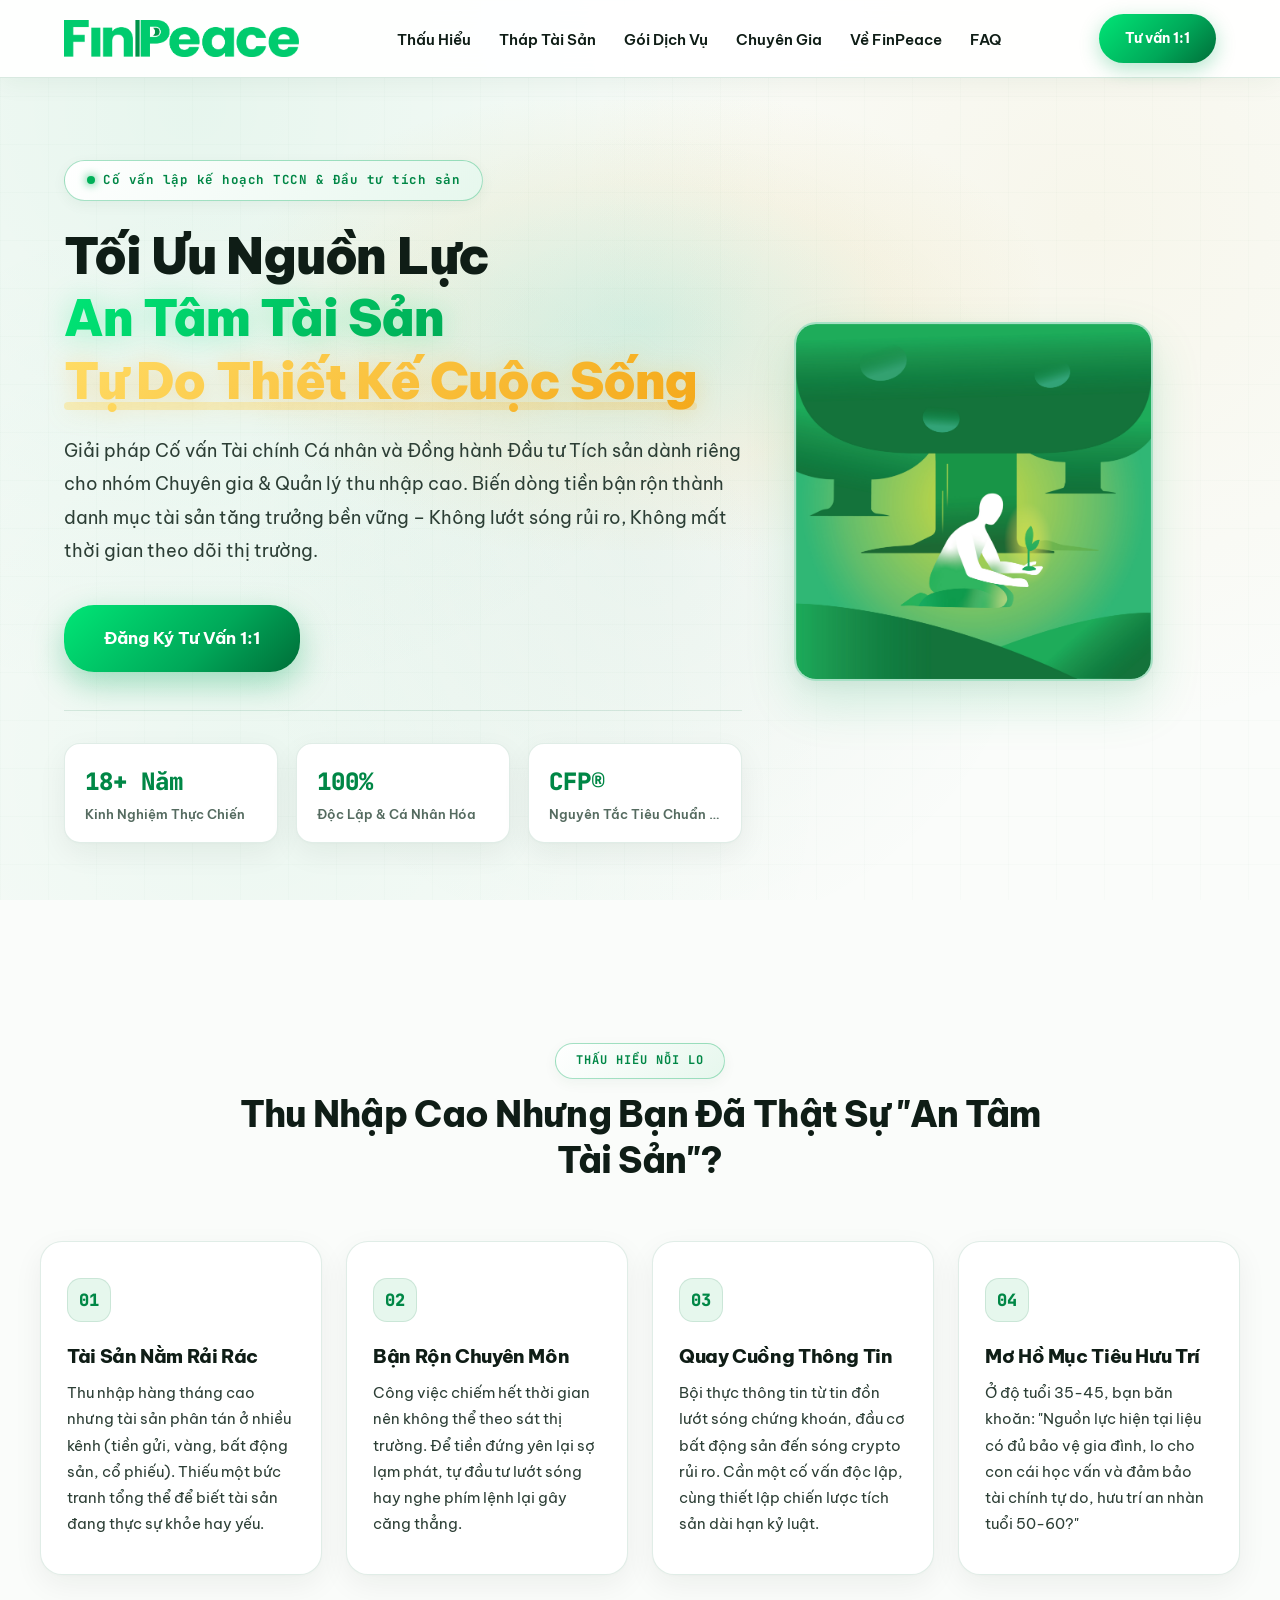
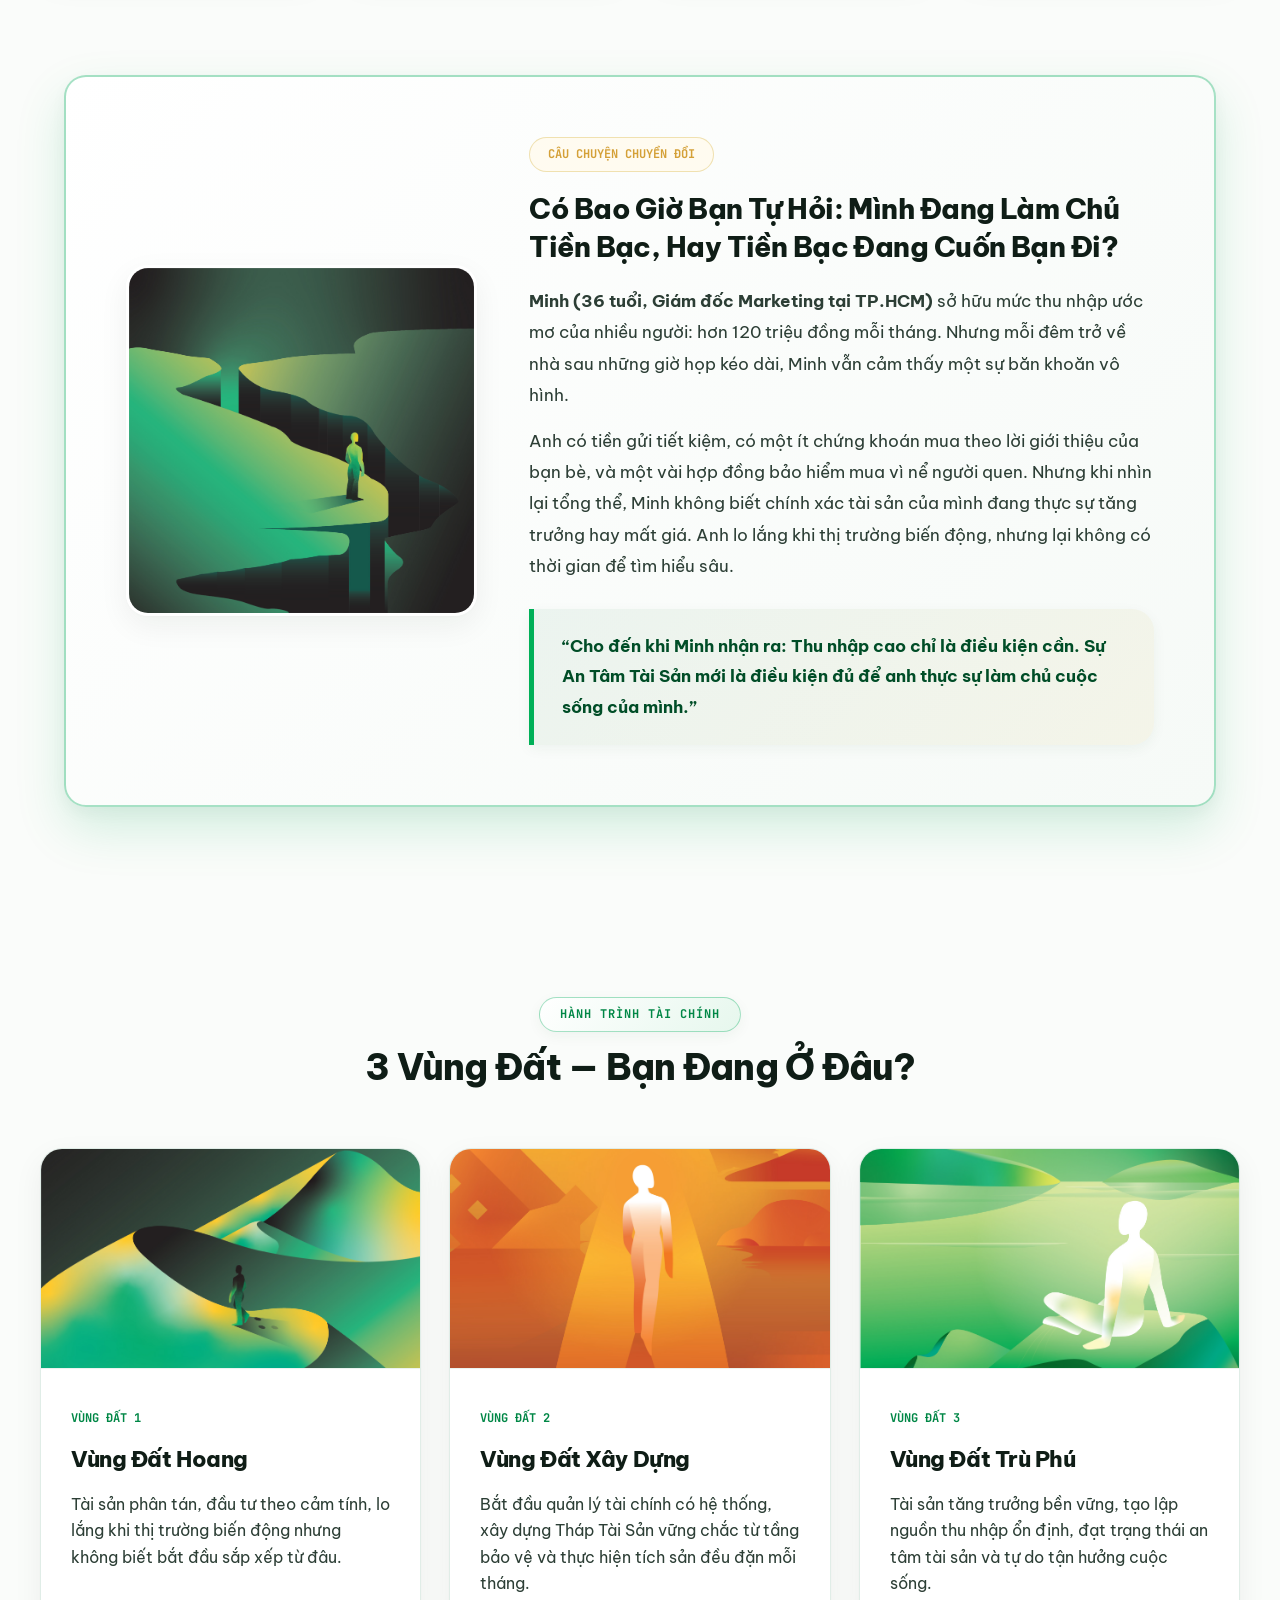
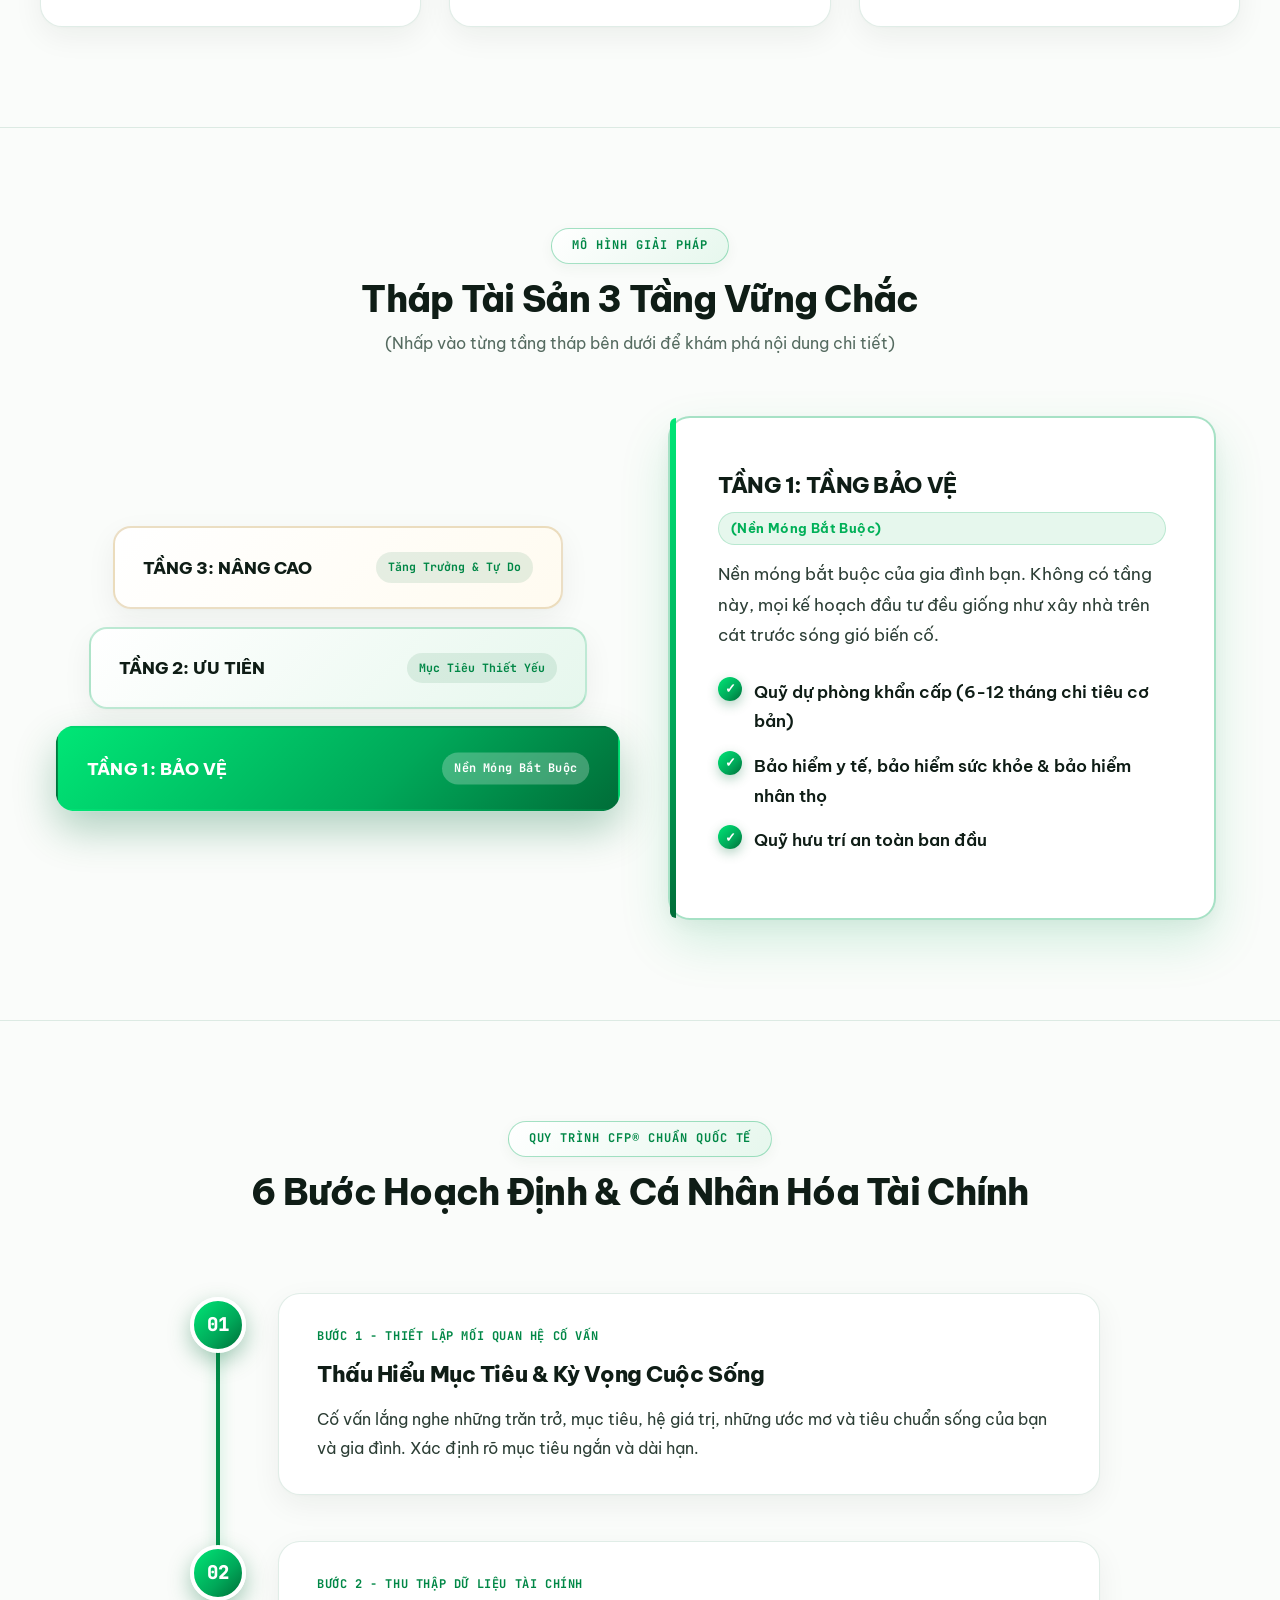
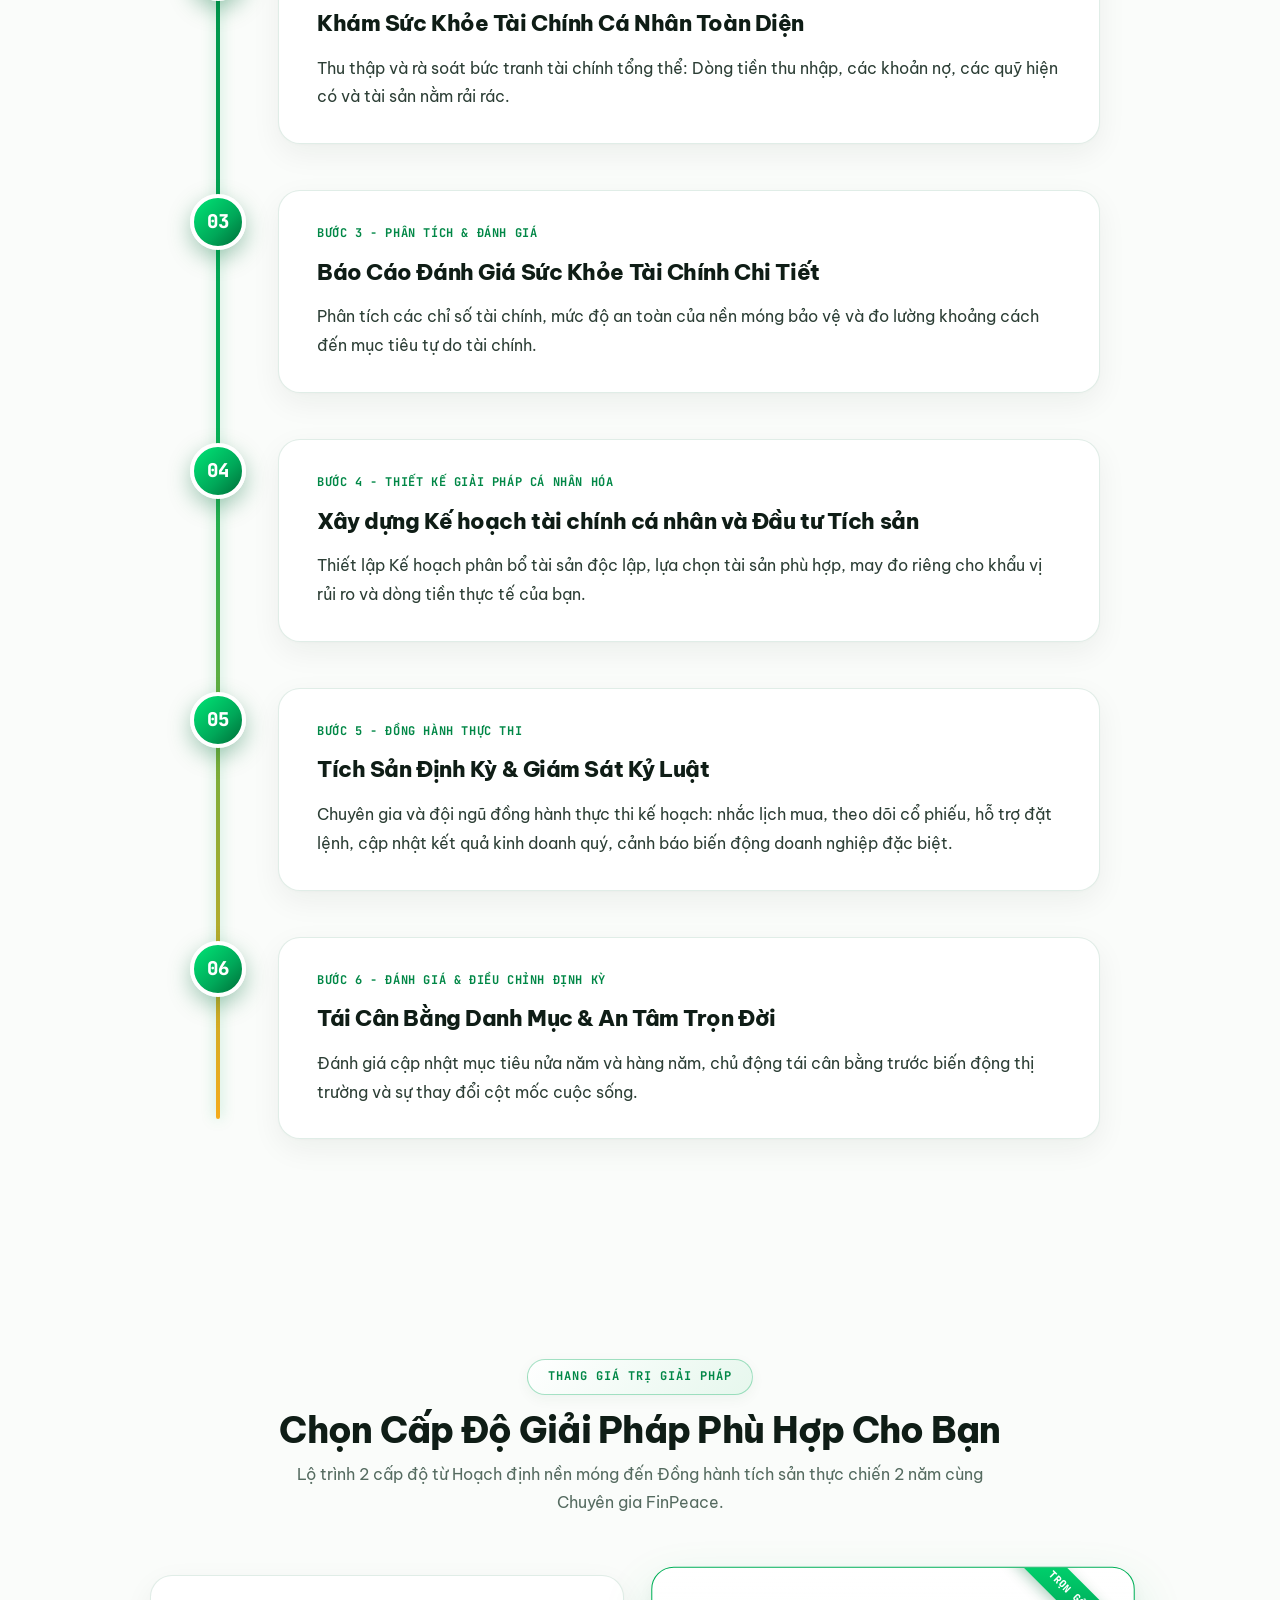
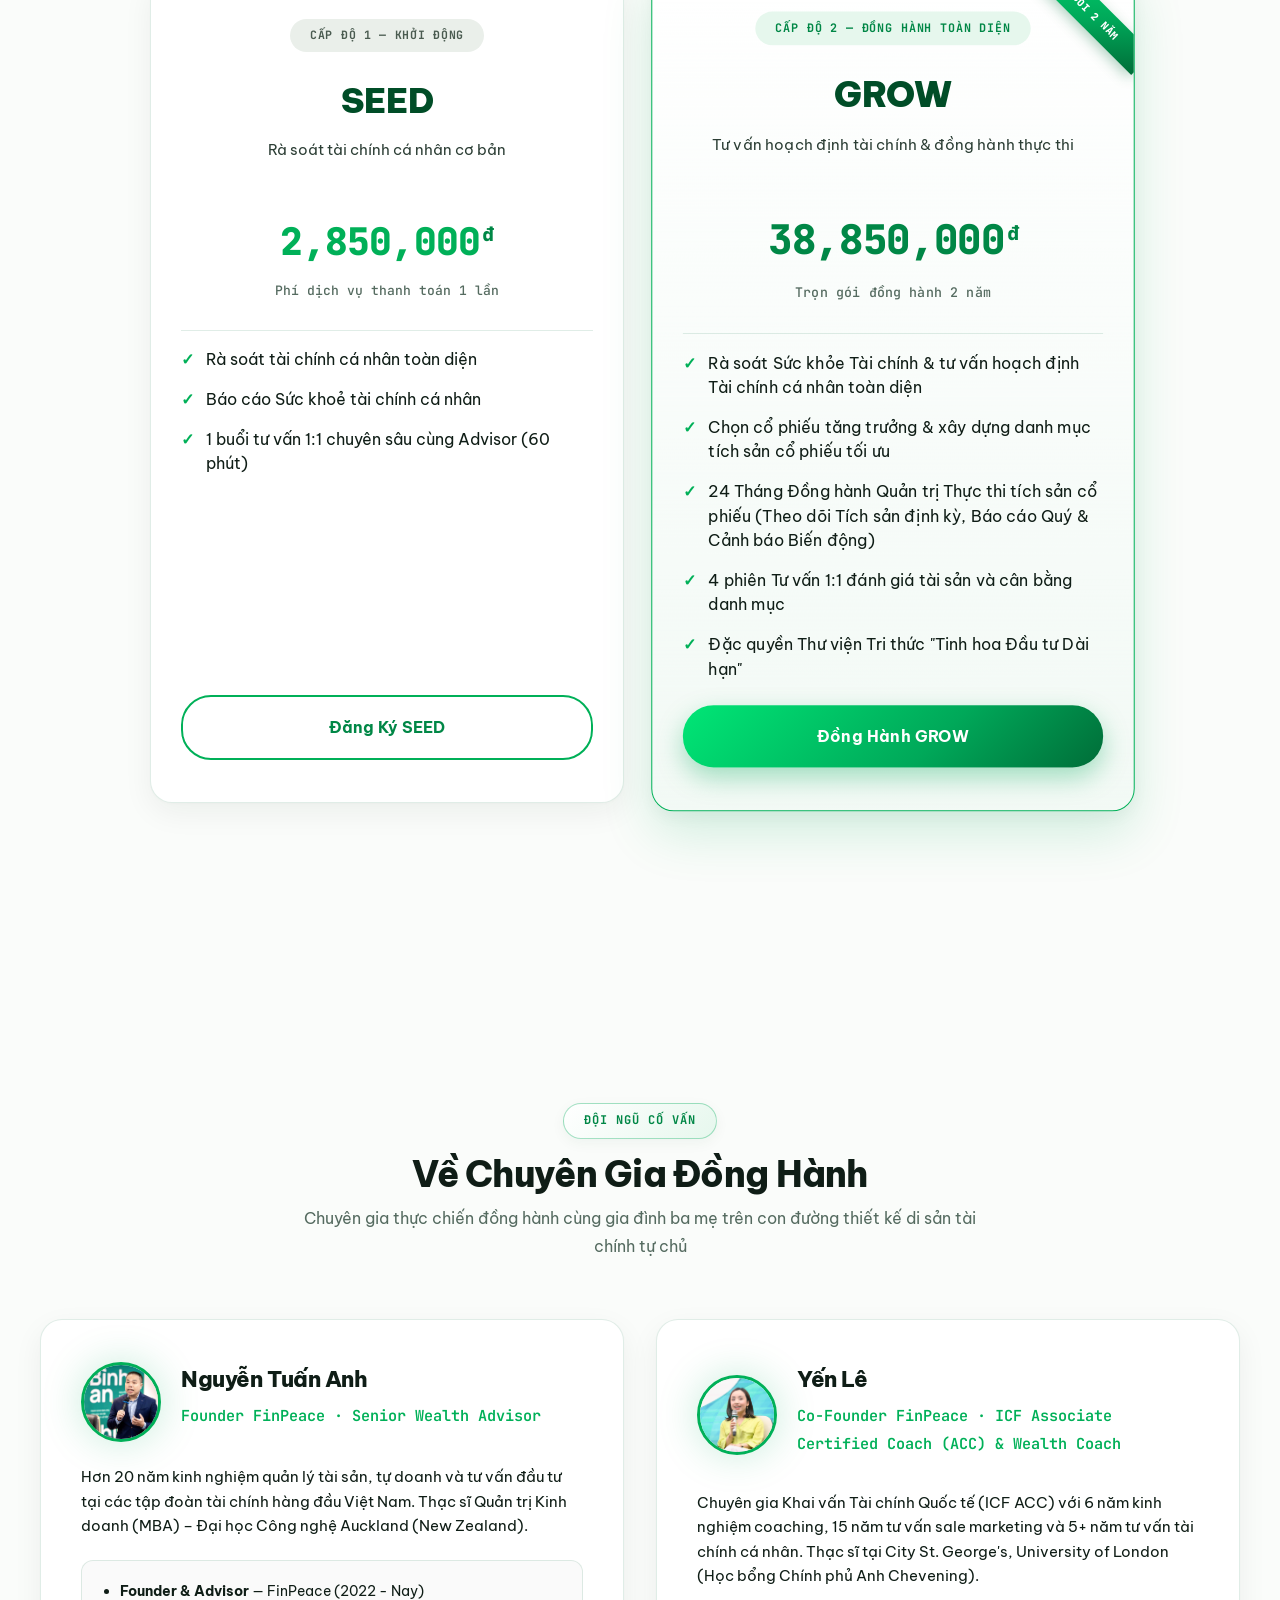
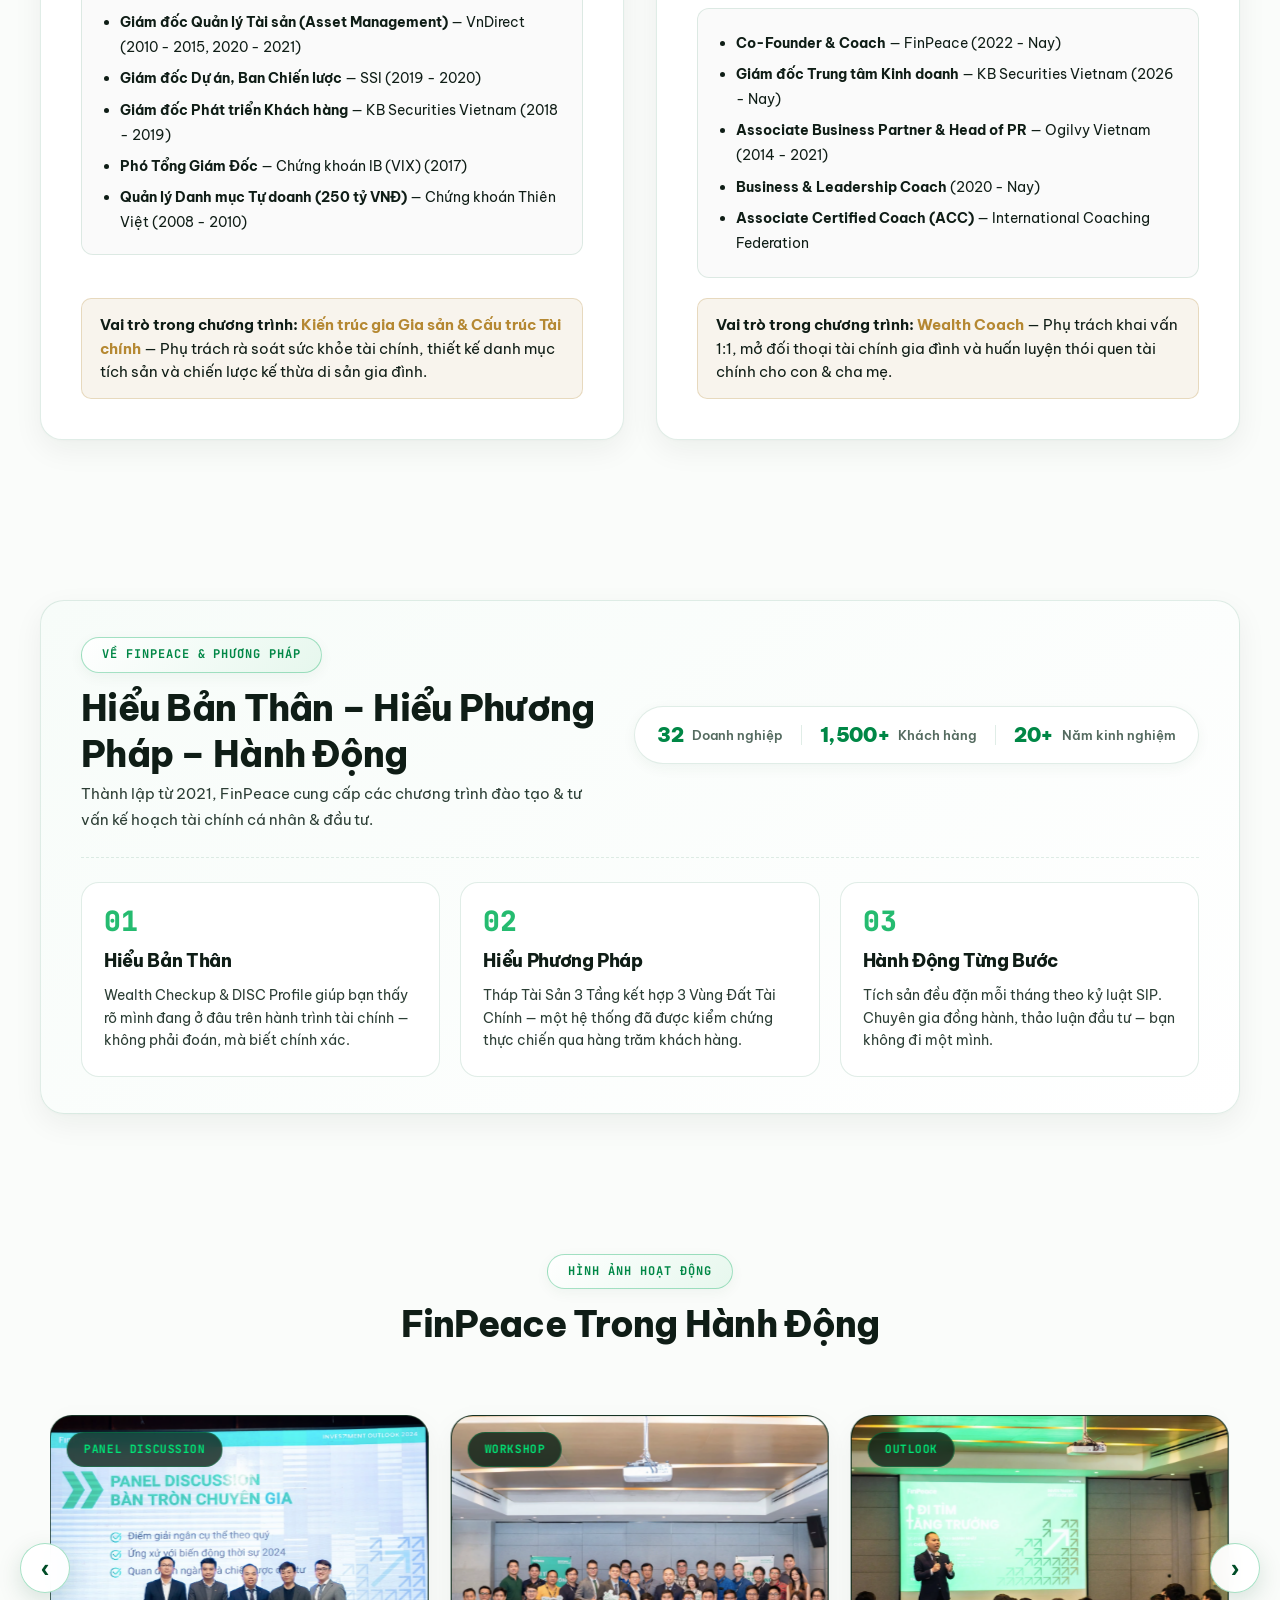
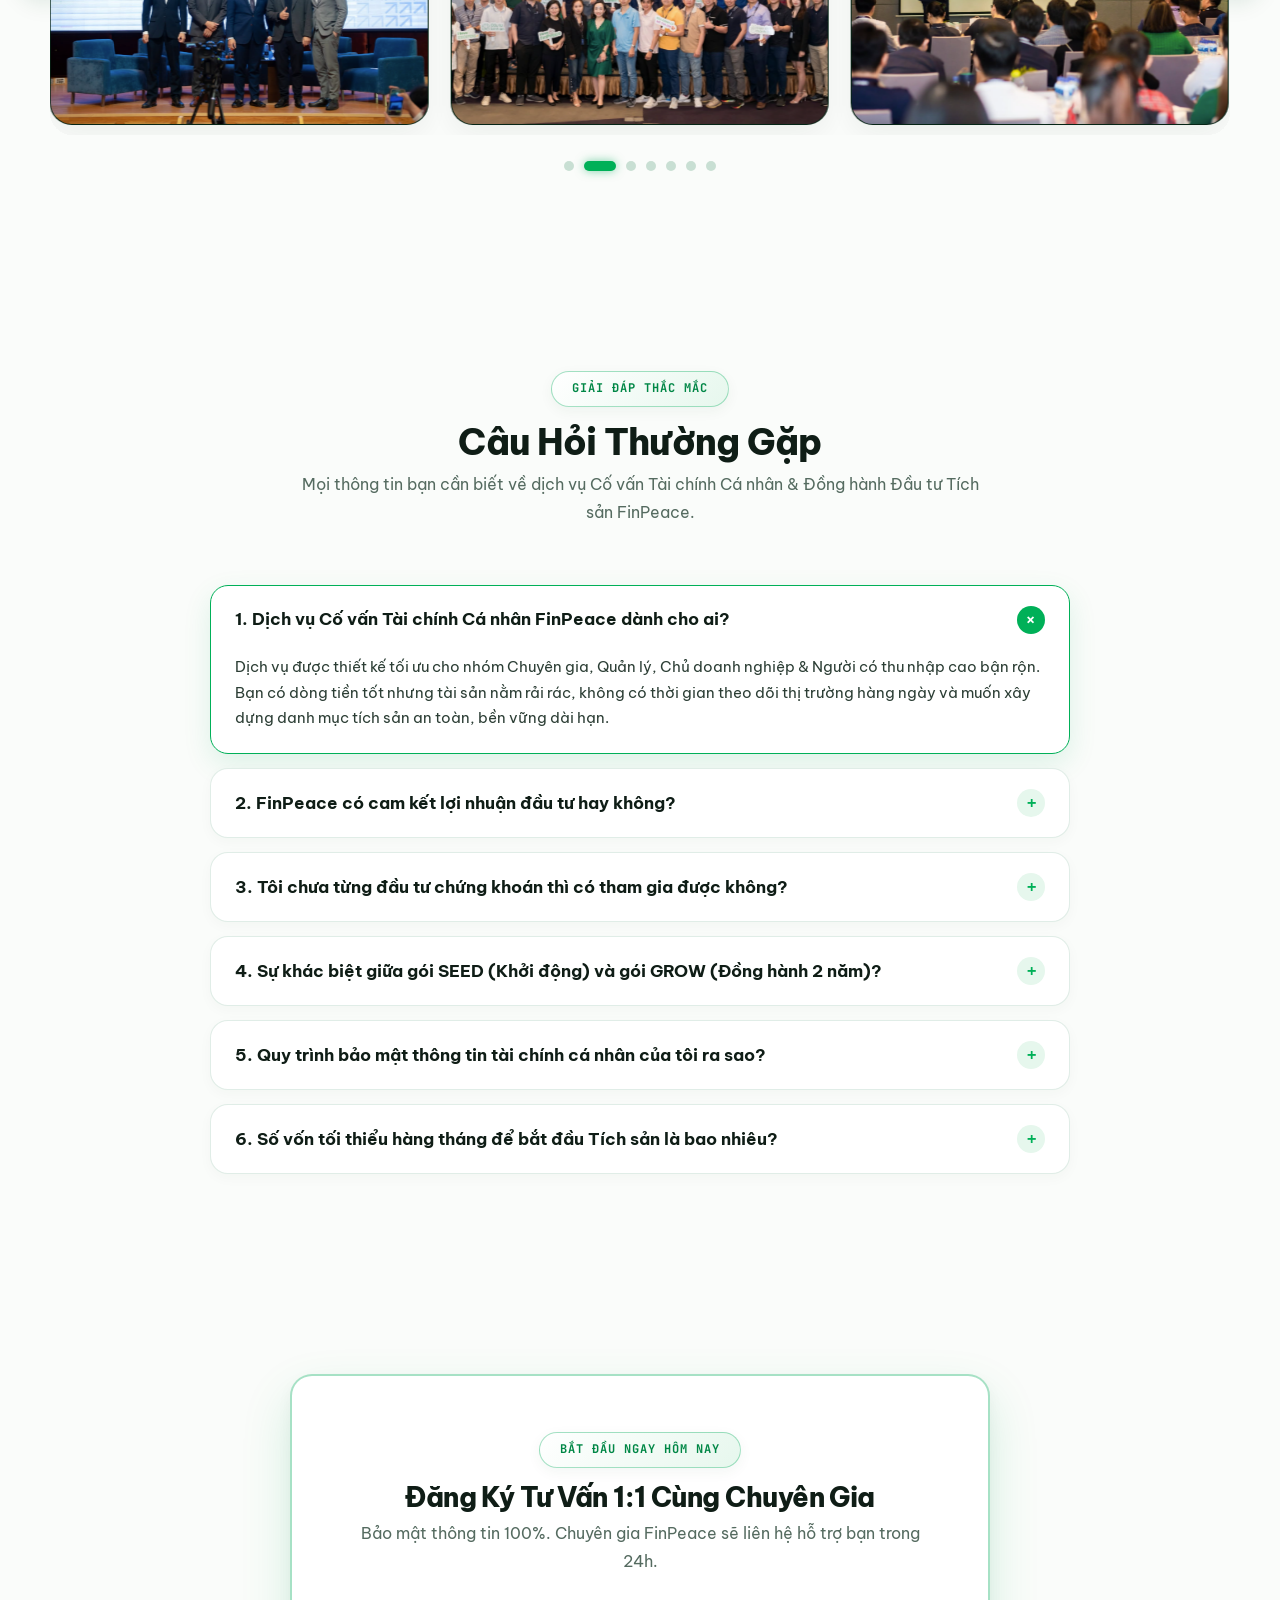
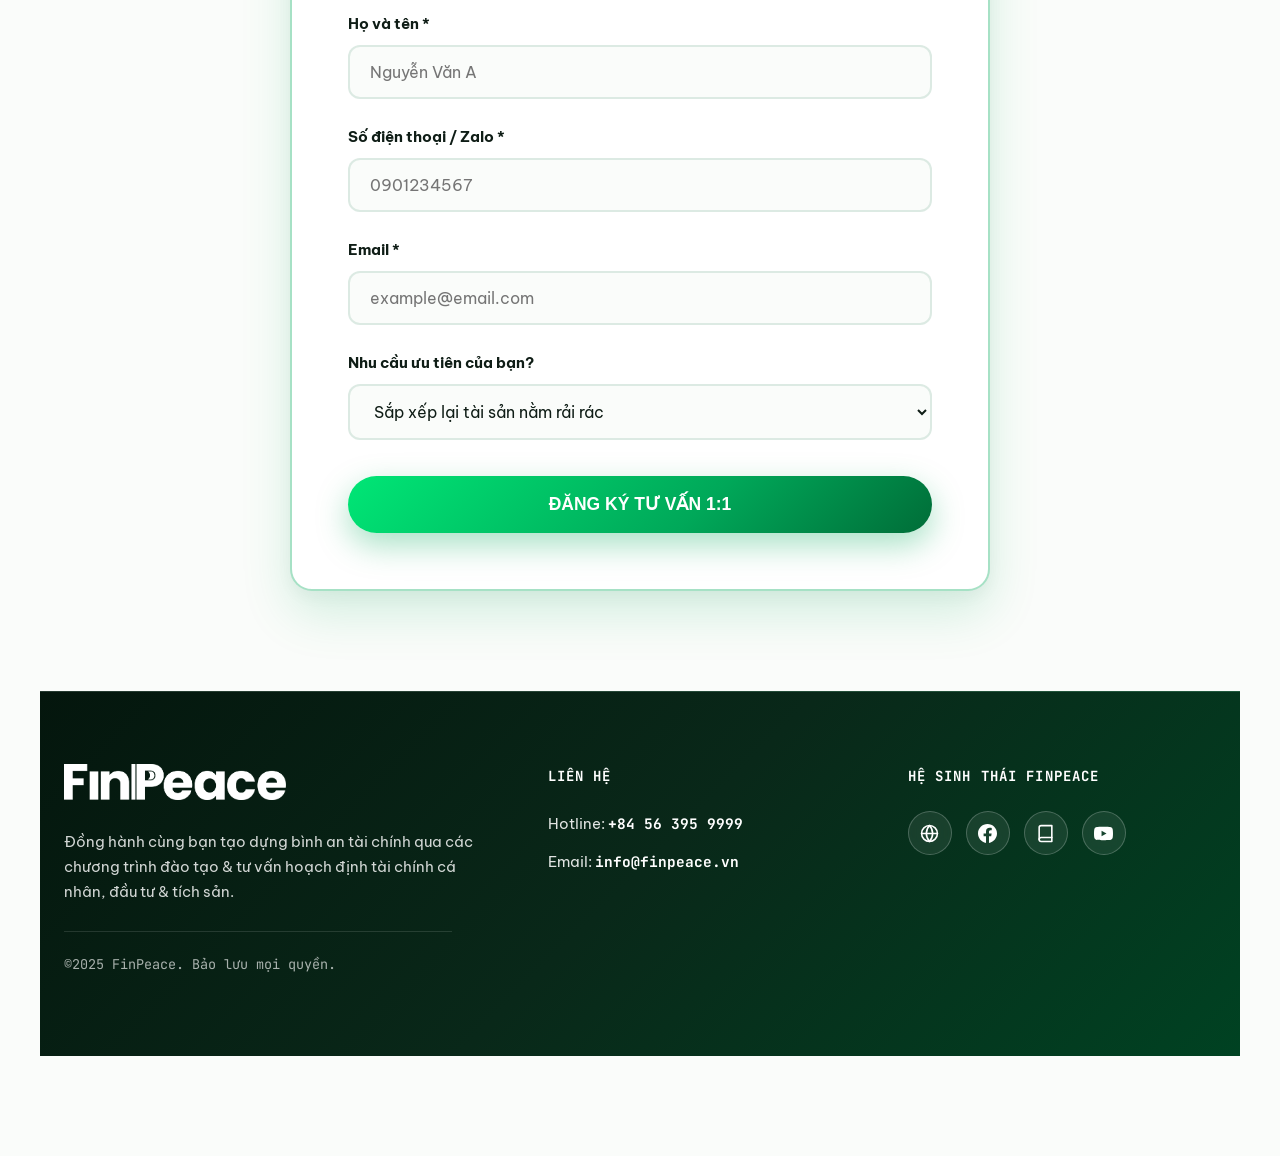
==== commit 22654a71: "Align expert cards logic sections horizontally parallel" ====
--- a/wealth_planning_landing_page.html
+++ b/wealth_planning_landing_page.html
@@ -2427,21 +2427,21 @@
         <div class="experts-grid">
             <!-- Expert 1: Nguyễn Tuấn Anh -->
             <div class="expert-card" style="flex-direction: column; align-items: stretch; gap: 20px;">
-                <div style="display: flex; align-items: center; gap: 20px;">
-                    <div class="expert-photo" style="width: 80px; height: 80px;">
+                <div style="display: flex; align-items: center; gap: 20px; min-height: 80px;">
+                    <div class="expert-photo" style="width: 80px; height: 80px; flex-shrink: 0;">
                         <img src="assets/founders/tuananh3.jpg" alt="Nguyễn Tuấn Anh" onerror="this.src='assets/founders/tuananh.png'">
                     </div>
-                    <div>
+                    <div style="min-height: 56px; display: flex; flex-direction: column; justify-content: center;">
                         <h3 style="font-size: 1.35rem; font-weight: 800; color: var(--text-primary); margin-bottom: 4px;">Nguyễn Tuấn Anh</h3>
                         <div class="expert-role" style="font-size: 0.95rem; font-weight: 600; color: var(--brand-green-vivid);">Founder FinPeace · Senior Wealth Advisor</div>
                     </div>
                 </div>
 
-                <div class="expert-desc" style="font-size: 0.95rem; line-height: 1.6; color: var(--text-primary); margin: 0;">
+                <div class="expert-desc" style="font-size: 0.95rem; line-height: 1.6; color: var(--text-primary); margin: 0; min-height: 76px; display: flex; align-items: center;">
                     Hơn 20 năm kinh nghiệm quản lý tài sản, tự doanh và tư vấn đầu tư tại các tập đoàn tài chính hàng đầu Việt Nam. Thạc sĩ Quản trị Kinh doanh (MBA) – Đại học Công nghệ Auckland (New Zealand).
                 </div>
 
-                <div style="background: rgba(0, 0, 0, 0.02); border: 1px solid var(--border-soft); border-radius: 12px; padding: 18px; flex: 1;">
+                <div style="background: rgba(0, 0, 0, 0.02); border: 1px solid var(--border-soft); border-radius: 12px; padding: 18px; min-height: 270px; display: flex; flex-direction: column; justify-content: center;">
                     <ul style="list-style: disc; padding-left: 20px; margin: 0; font-size: 0.9rem; line-height: 1.75; color: var(--text-primary);">
                         <li style="margin-bottom: 6px;"><strong>Founder & Advisor</strong> — FinPeace (2022 - Nay)</li>
                         <li style="margin-bottom: 6px;"><strong>Giám đốc Quản lý Tài sản (Asset Management)</strong> — VnDirect (2010 - 2015, 2020 - 2021)</li>
@@ -2452,28 +2452,28 @@
                     </ul>
                 </div>
 
-                <div style="background: rgba(245, 240, 230, 0.7); border: 1px solid rgba(181, 136, 50, 0.25); padding: 14px 18px; border-radius: 10px; font-size: 0.92rem; color: var(--text-primary); line-height: 1.6;">
-                    <strong>Vai trò trong chương trình:</strong> <span style="color: #b58832; font-weight: 700;">Kiến trúc gia Gia sản & Cấu trúc Tài chính</span> — Phụ trách rà soát sức khỏe tài chính, thiết kế danh mục tích sản và chiến lược kế thừa di sản gia đình.
+                <div style="background: rgba(245, 240, 230, 0.7); border: 1px solid rgba(181, 136, 50, 0.25); padding: 14px 18px; border-radius: 10px; font-size: 0.92rem; color: var(--text-primary); line-height: 1.6; min-height: 88px; display: flex; align-items: center; margin-top: auto;">
+                    <div><strong>Vai trò trong chương trình:</strong> <span style="color: #b58832; font-weight: 700;">Kiến trúc gia Gia sản & Cấu trúc Tài chính</span> — Phụ trách rà soát sức khỏe tài chính, thiết kế danh mục tích sản và chiến lược kế thừa di sản gia đình.</div>
                 </div>
             </div>
 
             <!-- Expert 2: Yến Lê -->
             <div class="expert-card" style="flex-direction: column; align-items: stretch; gap: 20px;">
-                <div style="display: flex; align-items: center; gap: 20px;">
-                    <div class="expert-photo" style="width: 80px; height: 80px;">
+                <div style="display: flex; align-items: center; gap: 20px; min-height: 80px;">
+                    <div class="expert-photo" style="width: 80px; height: 80px; flex-shrink: 0;">
                         <img src="assets/founders/yenle.jpg" alt="Yến Lê" onerror="this.src='assets/founders/yenle.png'">
                     </div>
-                    <div>
+                    <div style="min-height: 56px; display: flex; flex-direction: column; justify-content: center;">
                         <h3 style="font-size: 1.35rem; font-weight: 800; color: var(--text-primary); margin-bottom: 4px;">Yến Lê</h3>
                         <div class="expert-role" style="font-size: 0.95rem; font-weight: 600; color: var(--brand-green-vivid);">Co-Founder FinPeace · ICF Associate Certified Coach (ACC) & Wealth Coach</div>
                     </div>
                 </div>
 
-                <div class="expert-desc" style="font-size: 0.95rem; line-height: 1.6; color: var(--text-primary); margin: 0;">
+                <div class="expert-desc" style="font-size: 0.95rem; line-height: 1.6; color: var(--text-primary); margin: 0; min-height: 76px; display: flex; align-items: center;">
                     Chuyên gia Khai vấn Tài chính Quốc tế (ICF ACC) với 6 năm kinh nghiệm coaching, 15 năm tư vấn sale marketing và 5+ năm tư vấn tài chính cá nhân. Thạc sĩ tại City St. George's, University of London (Học bổng Chính phủ Anh Chevening).
                 </div>
 
-                <div style="background: rgba(0, 0, 0, 0.02); border: 1px solid var(--border-soft); border-radius: 12px; padding: 18px; flex: 1;">
+                <div style="background: rgba(0, 0, 0, 0.02); border: 1px solid var(--border-soft); border-radius: 12px; padding: 18px; min-height: 270px; display: flex; flex-direction: column; justify-content: center;">
                     <ul style="list-style: disc; padding-left: 20px; margin: 0; font-size: 0.9rem; line-height: 1.75; color: var(--text-primary);">
                         <li style="margin-bottom: 6px;"><strong>Co-Founder & Coach</strong> — FinPeace (2022 - Nay)</li>
                         <li style="margin-bottom: 6px;"><strong>Giám đốc Trung tâm Kinh doanh</strong> — KB Securities Vietnam (2026 - Nay)</li>
@@ -2483,8 +2483,8 @@
                     </ul>
                 </div>
 
-                <div style="background: rgba(245, 240, 230, 0.7); border: 1px solid rgba(181, 136, 50, 0.25); padding: 14px 18px; border-radius: 10px; font-size: 0.92rem; color: var(--text-primary); line-height: 1.6;">
-                    <strong>Vai trò trong chương trình:</strong> <span style="color: #b58832; font-weight: 700;">Wealth Coach</span> — Phụ trách khai vấn 1:1, mở đối thoại tài chính gia đình và huấn luyện thói quen tài chính cho con & cha mẹ.
+                <div style="background: rgba(245, 240, 230, 0.7); border: 1px solid rgba(181, 136, 50, 0.25); padding: 14px 18px; border-radius: 10px; font-size: 0.92rem; color: var(--text-primary); line-height: 1.6; min-height: 88px; display: flex; align-items: center; margin-top: auto;">
+                    <div><strong>Vai trò trong chương trình:</strong> <span style="color: #b58832; font-weight: 700;">Wealth Coach</span> — Phụ trách khai vấn 1:1, mở đối thoại tài chính gia đình và huấn luyện thói quen tài chính cho con & cha mẹ.</div>
                 </div>
             </div>
         </div>
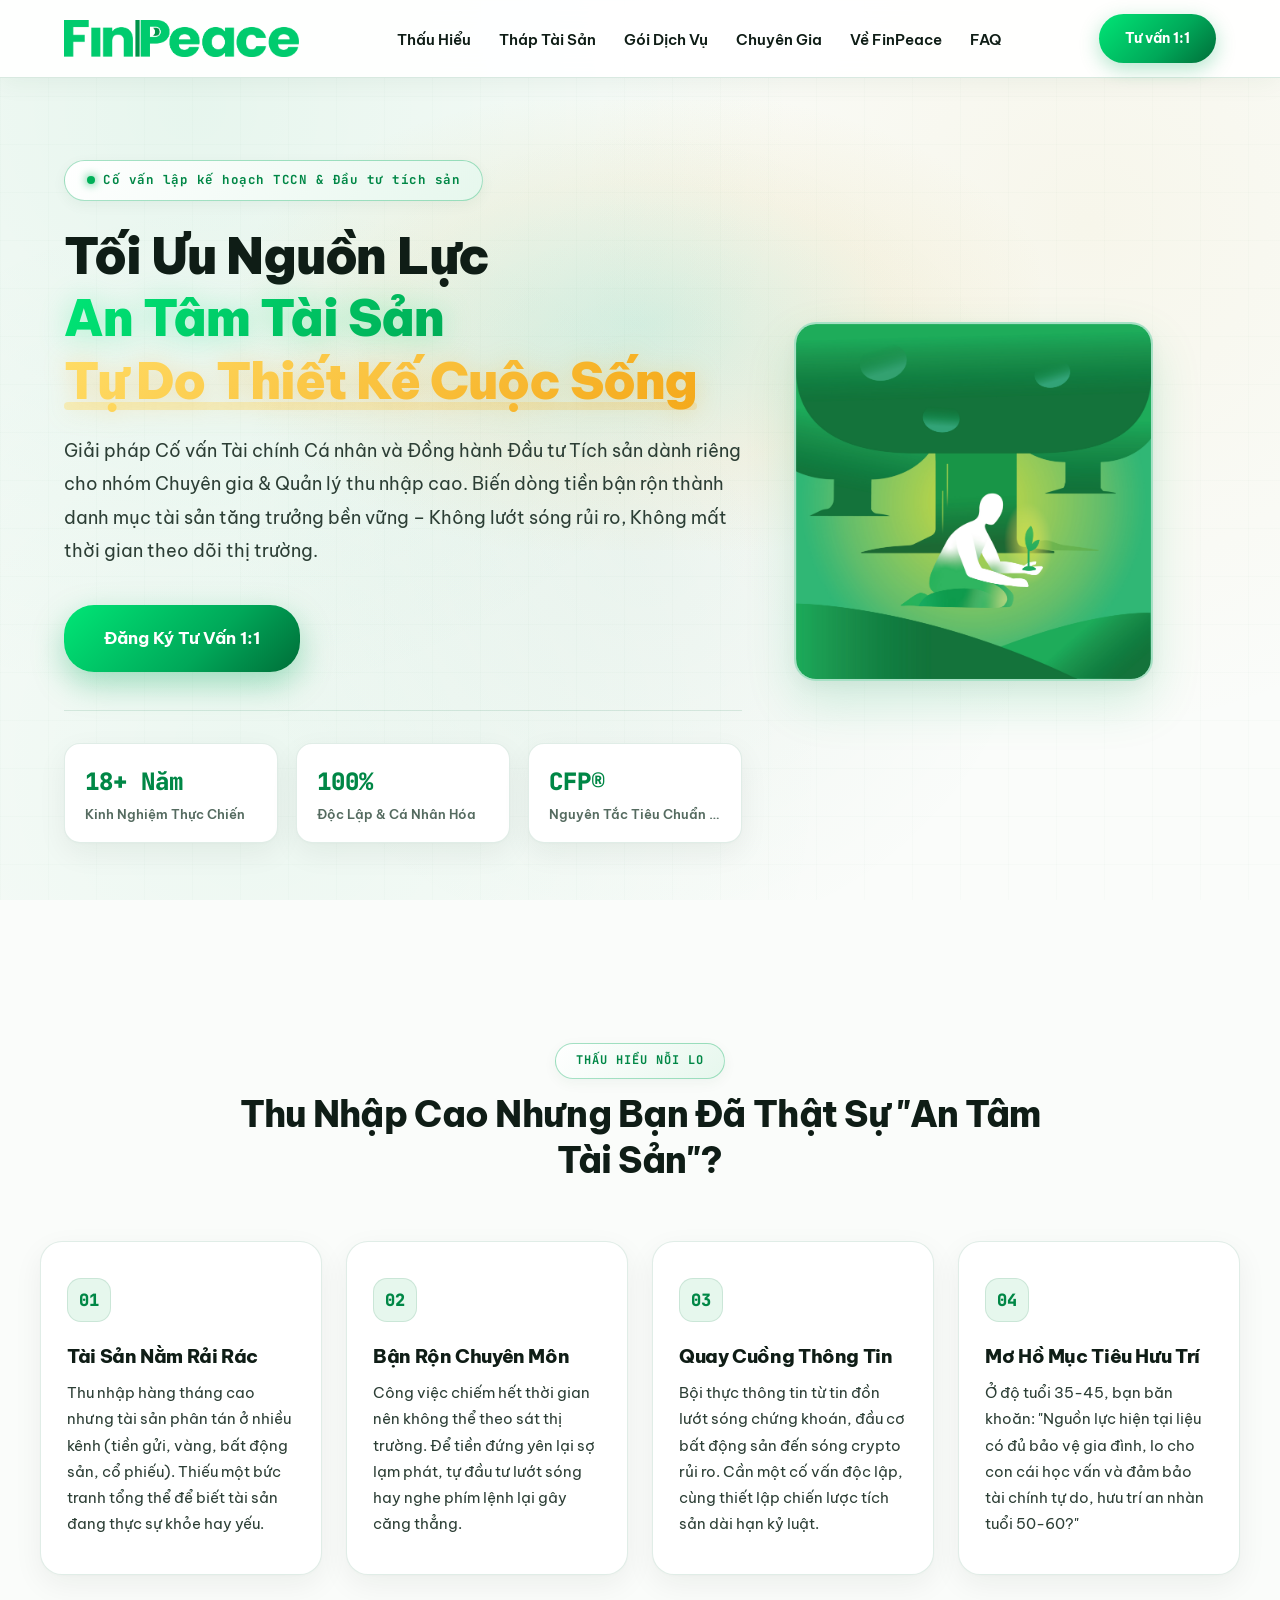
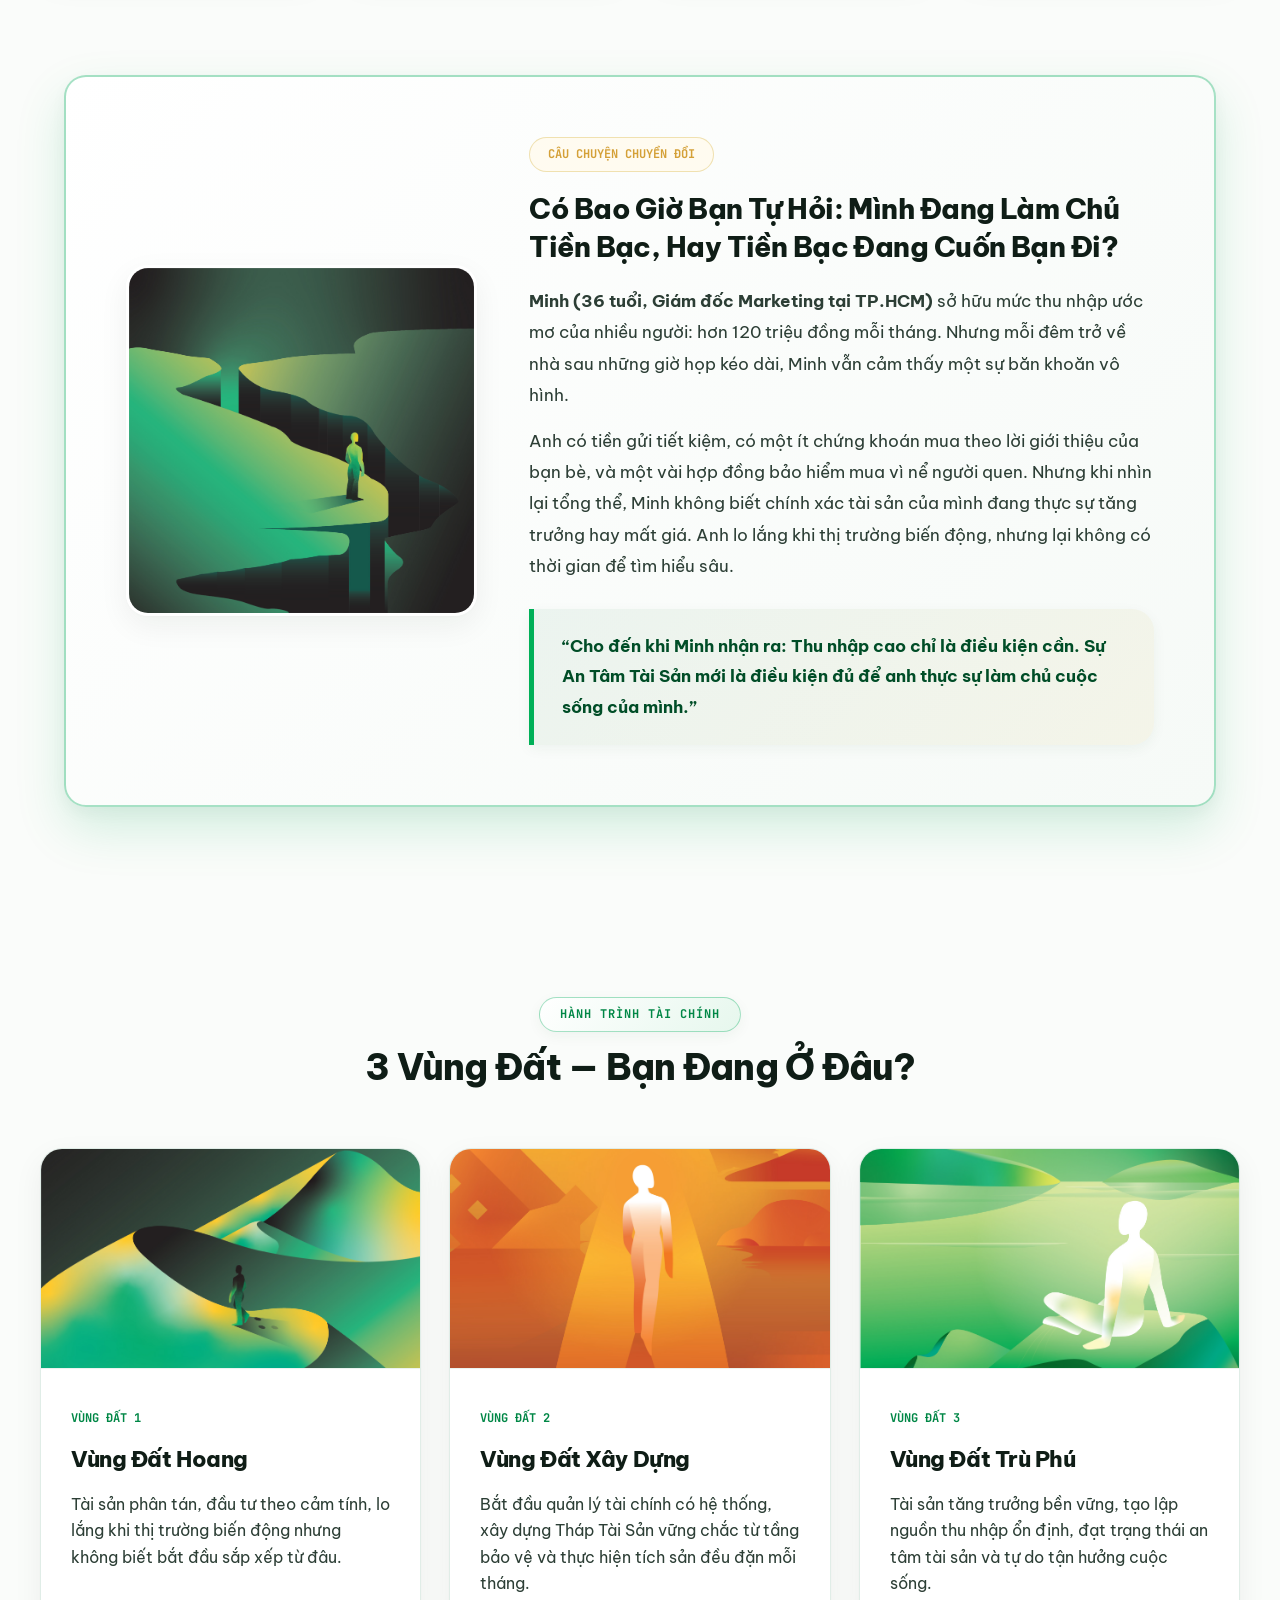
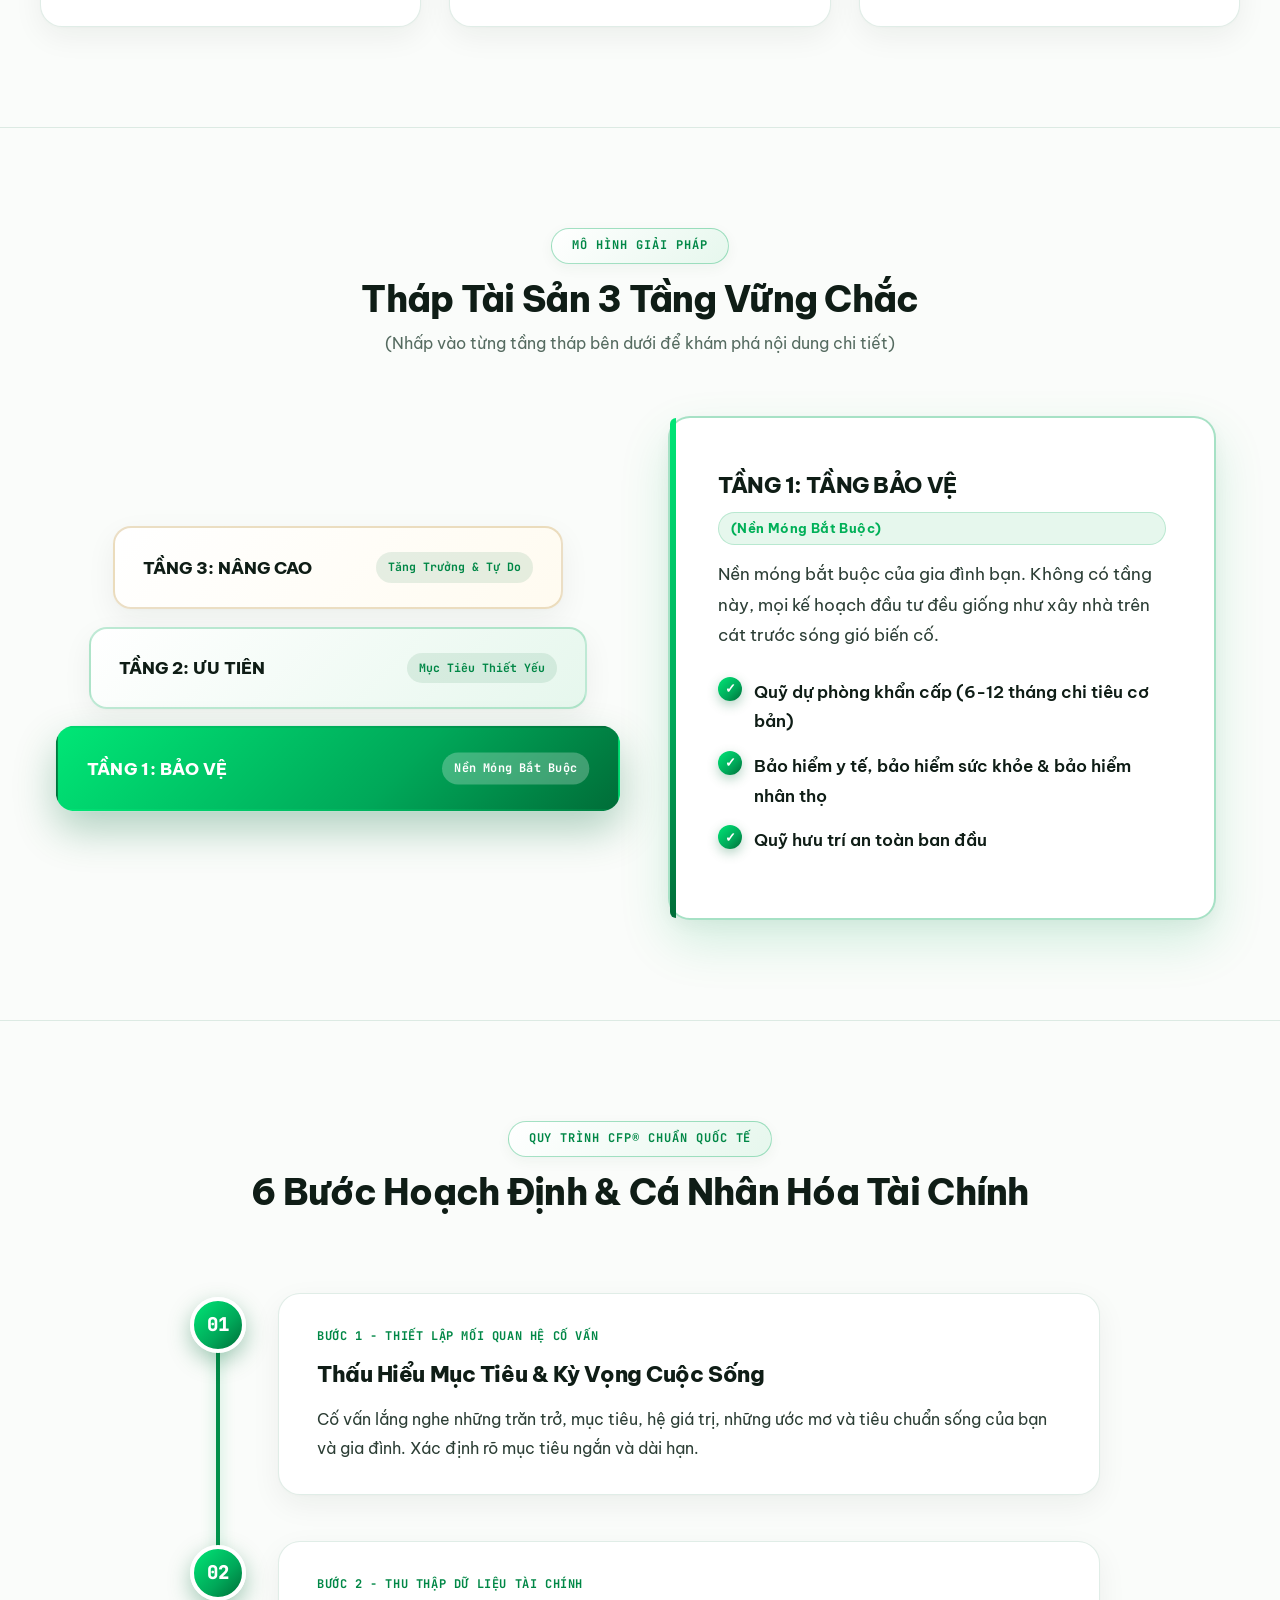
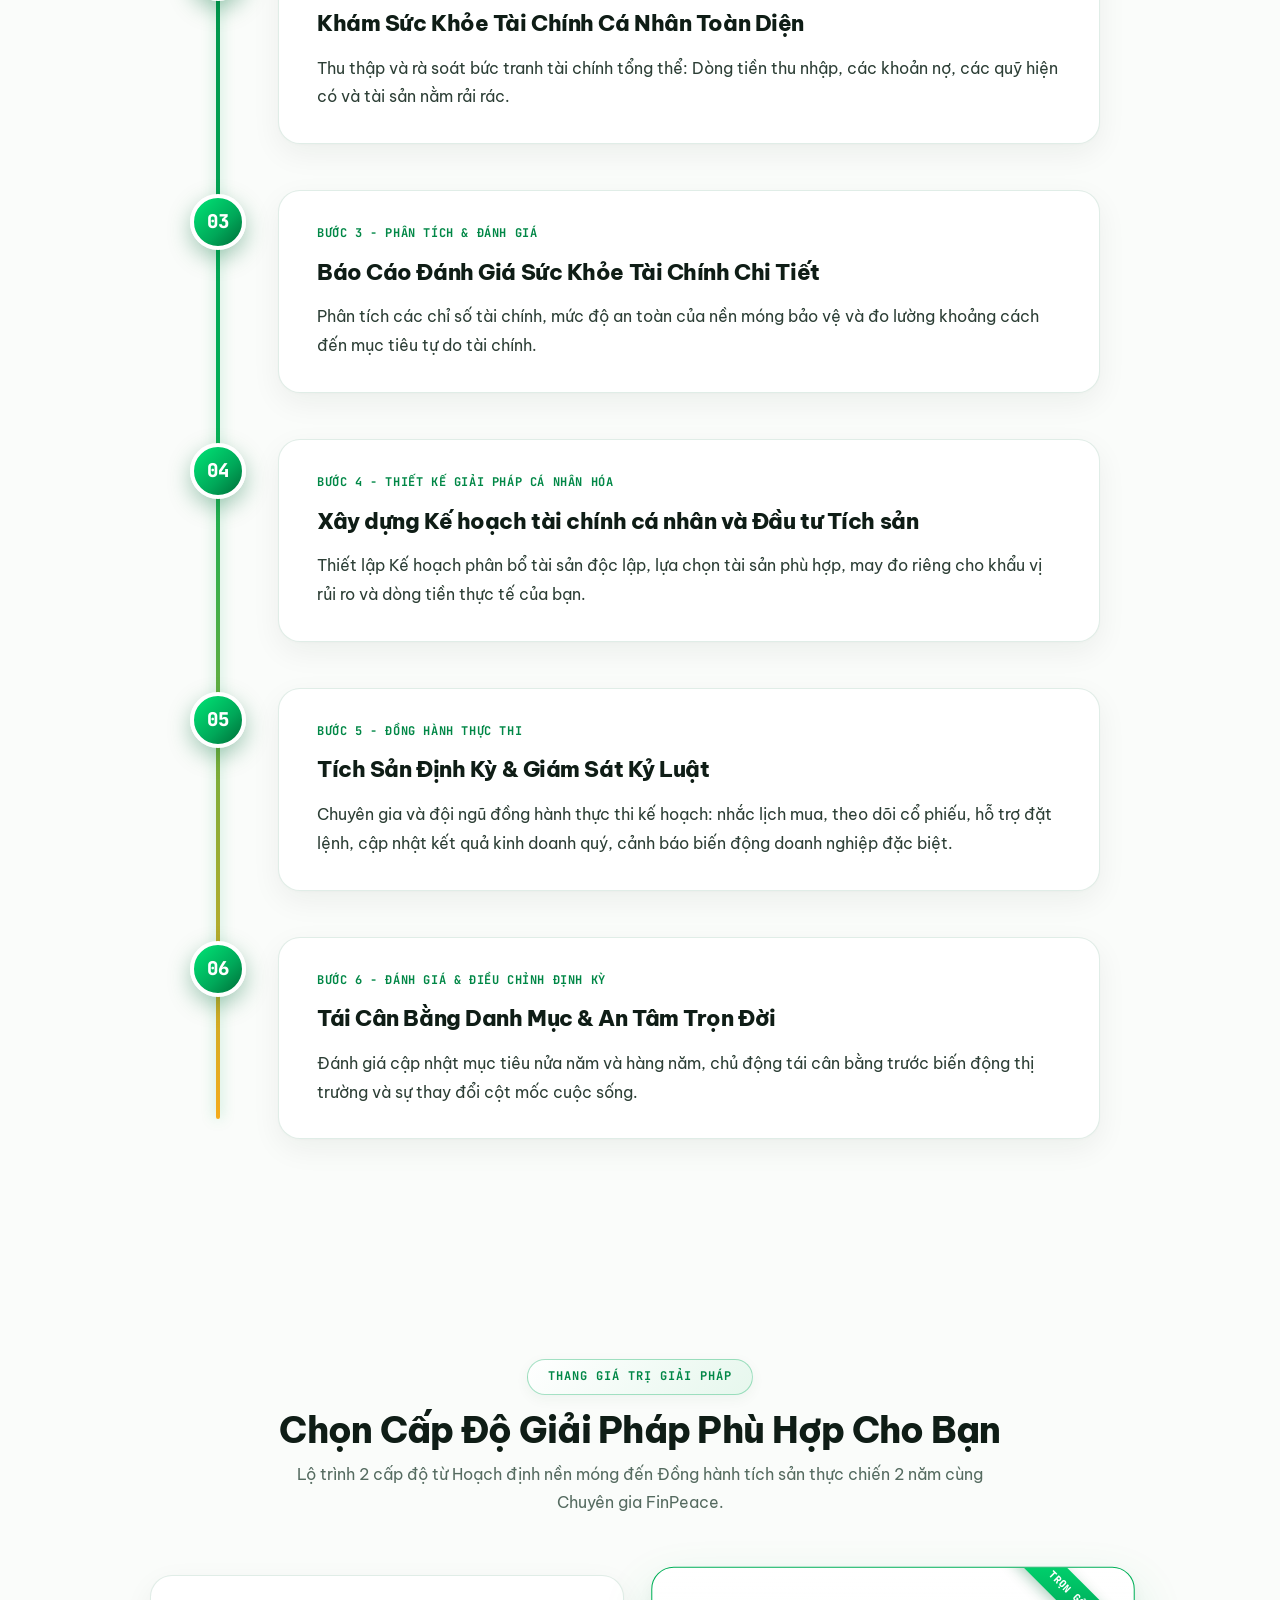
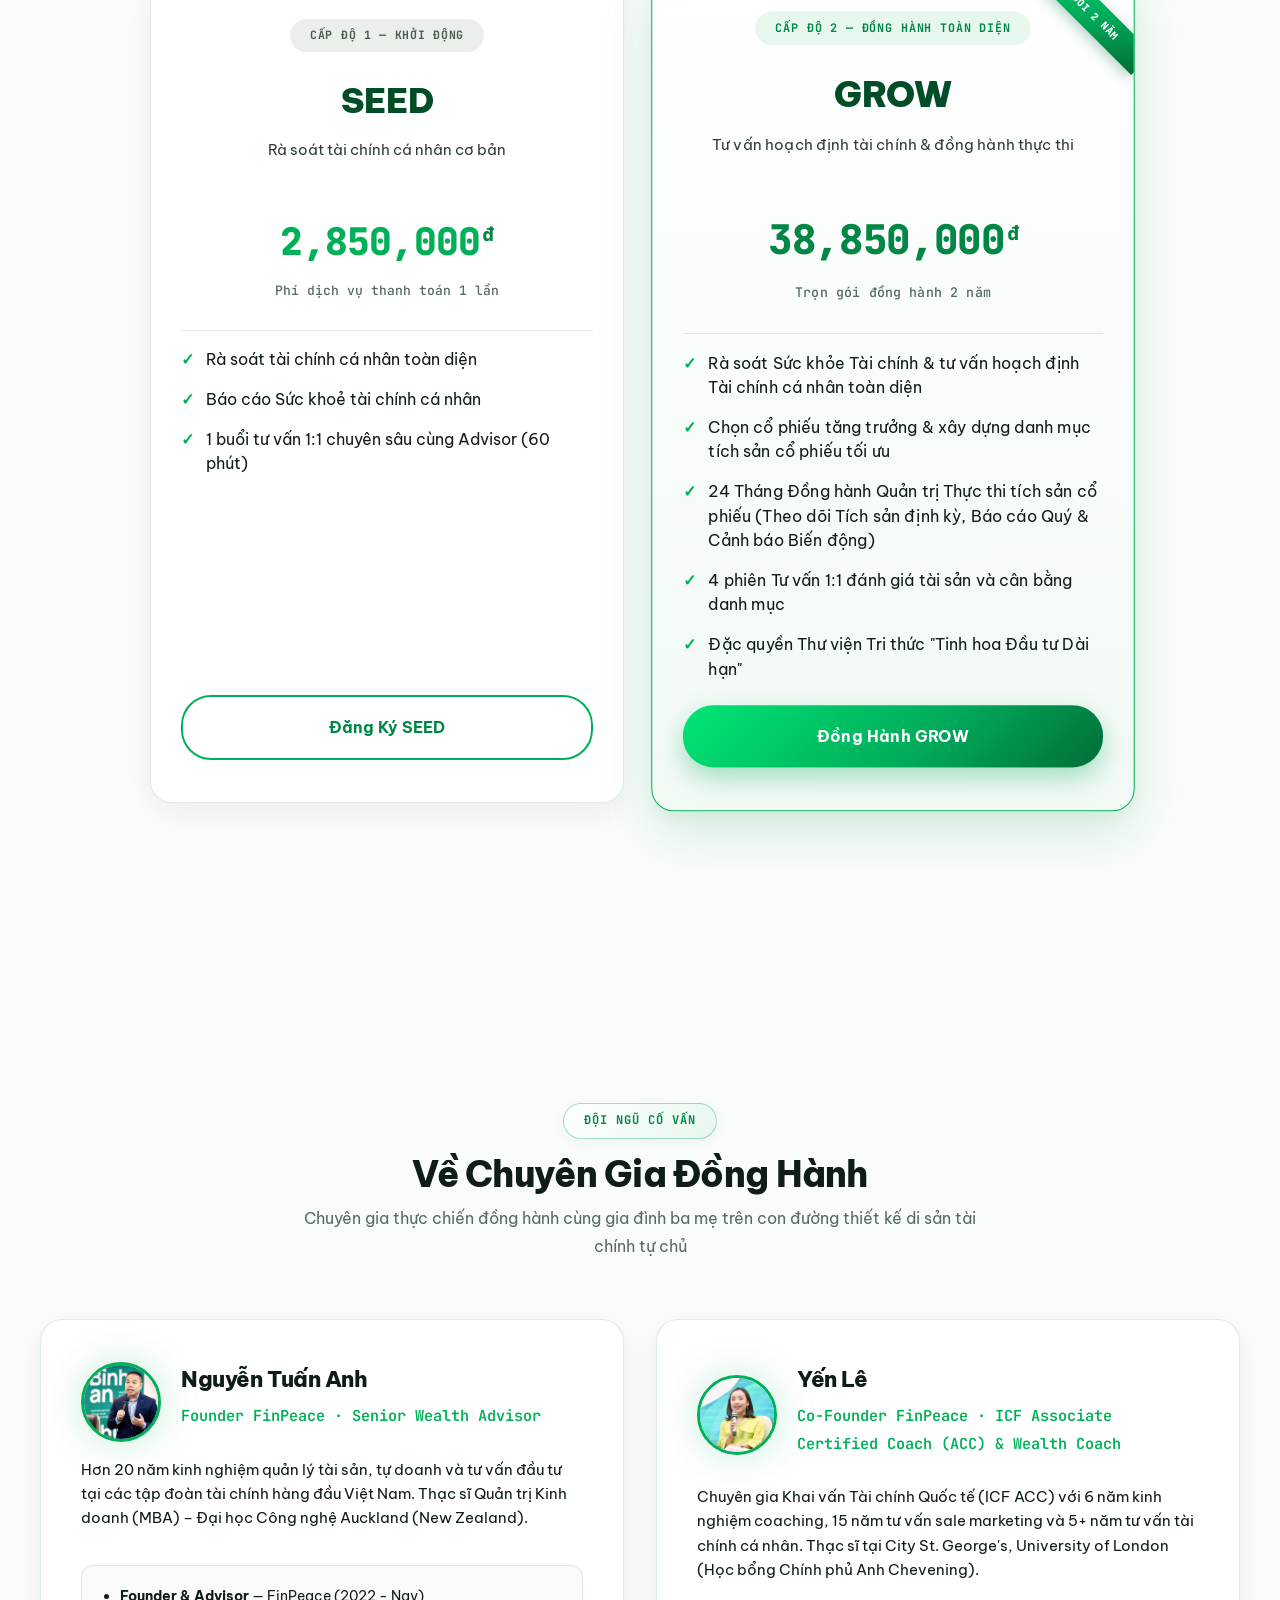
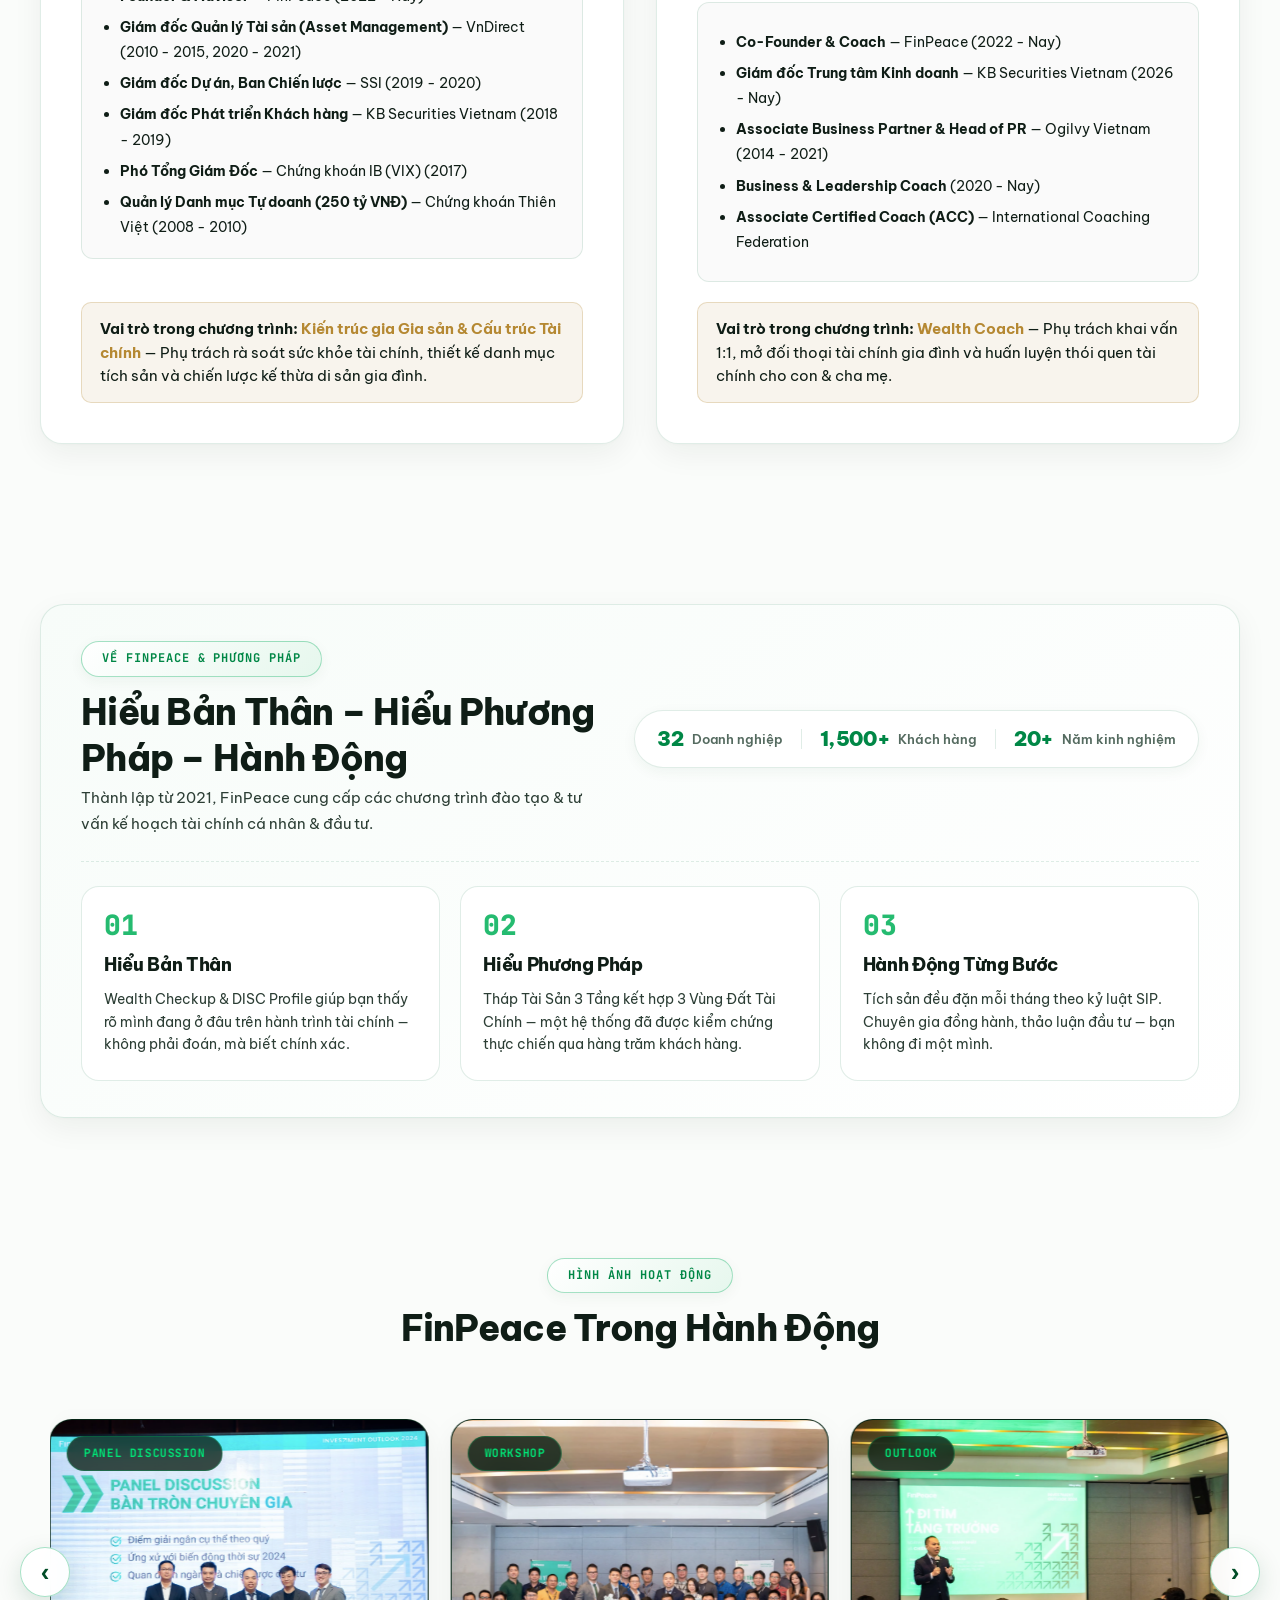
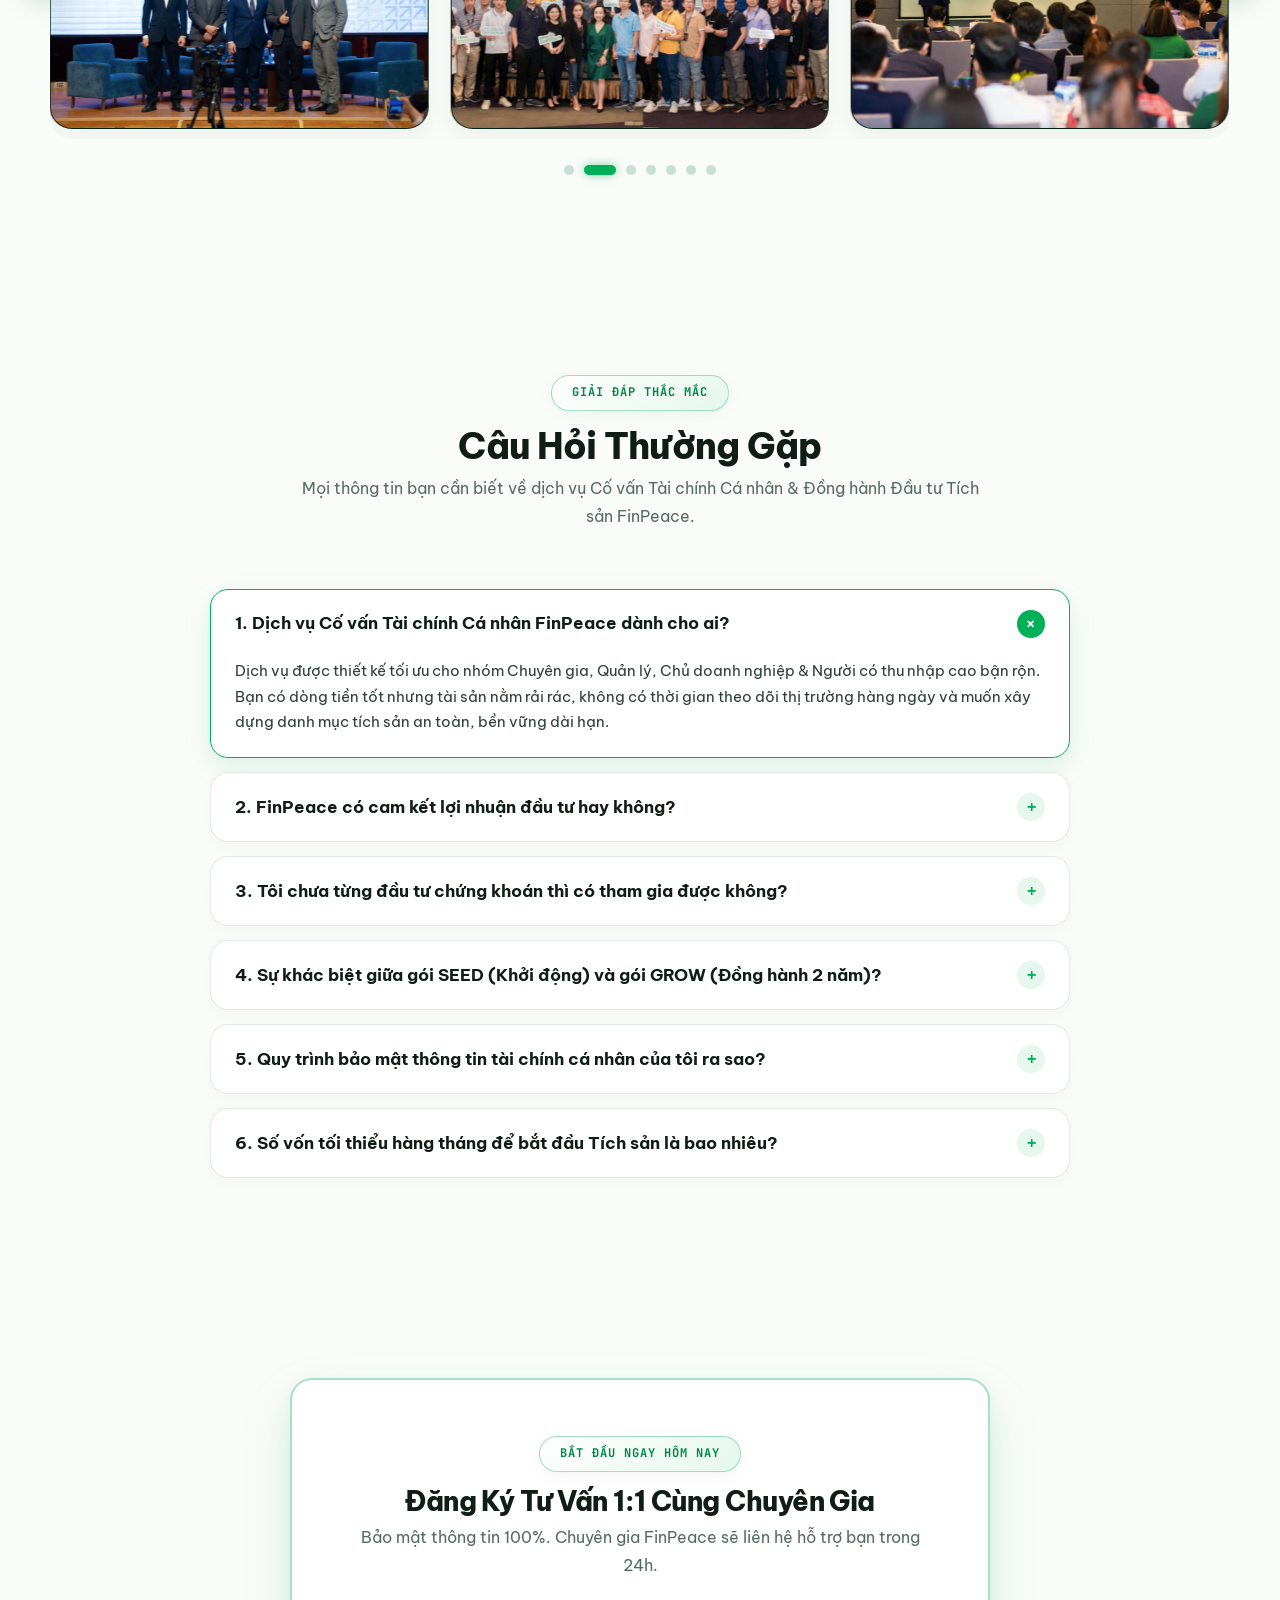
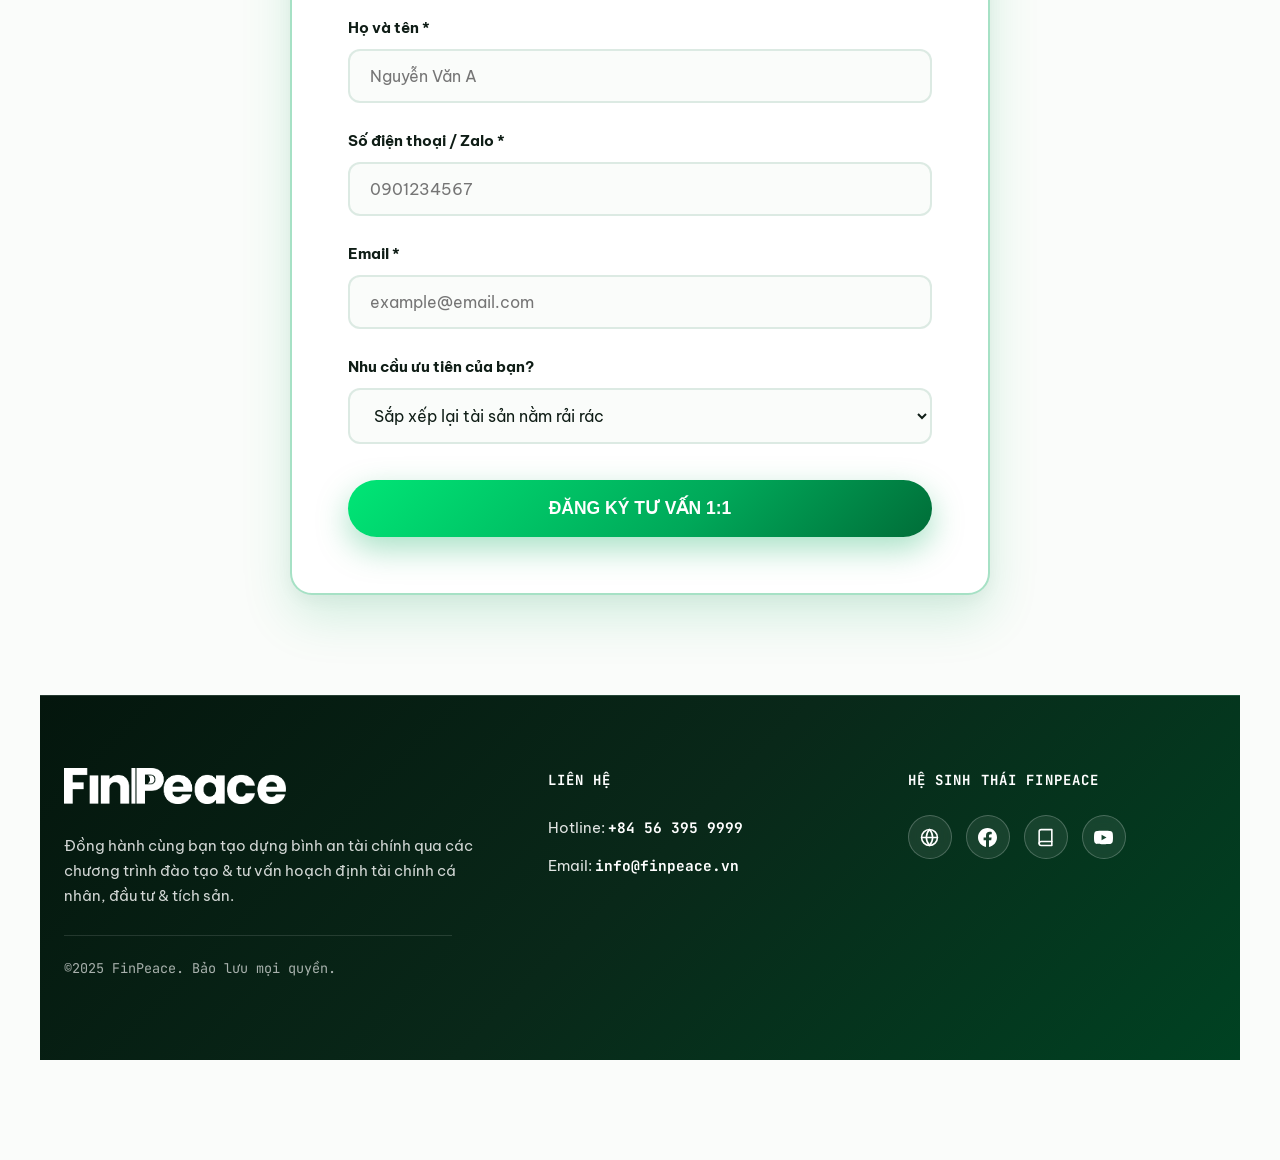
==== commit 53c6f881: "Fix top edge vertical alignment of grey listing boxes across two expert cards" ====
--- a/wealth_planning_landing_page.html
+++ b/wealth_planning_landing_page.html
@@ -2427,21 +2427,25 @@
         <div class="experts-grid">
             <!-- Expert 1: Nguyễn Tuấn Anh -->
             <div class="expert-card" style="flex-direction: column; align-items: stretch; gap: 20px;">
-                <div style="display: flex; align-items: center; gap: 20px; min-height: 80px;">
-                    <div class="expert-photo" style="width: 80px; height: 80px; flex-shrink: 0;">
-                        <img src="assets/founders/tuananh3.jpg" alt="Nguyễn Tuấn Anh" onerror="this.src='assets/founders/tuananh.png'">
+                <!-- Top Section (Header + Desc Wrapper with fixed min-height 185px for perfect top alignment of listing boxes) -->
+                <div style="min-height: 185px; display: flex; flex-direction: column; gap: 14px;">
+                    <div style="display: flex; align-items: center; gap: 20px;">
+                        <div class="expert-photo" style="width: 80px; height: 80px; flex-shrink: 0;">
+                            <img src="assets/founders/tuananh3.jpg" alt="Nguyễn Tuấn Anh" onerror="this.src='assets/founders/tuananh.png'">
+                        </div>
+                        <div>
+                            <h3 style="font-size: 1.35rem; font-weight: 800; color: var(--text-primary); margin-bottom: 4px;">Nguyễn Tuấn Anh</h3>
+                            <div class="expert-role" style="font-size: 0.95rem; font-weight: 600; color: var(--brand-green-vivid);">Founder FinPeace · Senior Wealth Advisor</div>
+                        </div>
                     </div>
-                    <div style="min-height: 56px; display: flex; flex-direction: column; justify-content: center;">
-                        <h3 style="font-size: 1.35rem; font-weight: 800; color: var(--text-primary); margin-bottom: 4px;">Nguyễn Tuấn Anh</h3>
-                        <div class="expert-role" style="font-size: 0.95rem; font-weight: 600; color: var(--brand-green-vivid);">Founder FinPeace · Senior Wealth Advisor</div>
+
+                    <div class="expert-desc" style="font-size: 0.95rem; line-height: 1.6; color: var(--text-primary); margin: 0;">
+                        Hơn 20 năm kinh nghiệm quản lý tài sản, tự doanh và tư vấn đầu tư tại các tập đoàn tài chính hàng đầu Việt Nam. Thạc sĩ Quản trị Kinh doanh (MBA) – Đại học Công nghệ Auckland (New Zealand).
                     </div>
                 </div>
 
-                <div class="expert-desc" style="font-size: 0.95rem; line-height: 1.6; color: var(--text-primary); margin: 0; min-height: 76px; display: flex; align-items: center;">
-                    Hơn 20 năm kinh nghiệm quản lý tài sản, tự doanh và tư vấn đầu tư tại các tập đoàn tài chính hàng đầu Việt Nam. Thạc sĩ Quản trị Kinh doanh (MBA) – Đại học Công nghệ Auckland (New Zealand).
-                </div>
-
-                <div style="background: rgba(0, 0, 0, 0.02); border: 1px solid var(--border-soft); border-radius: 12px; padding: 18px; min-height: 270px; display: flex; flex-direction: column; justify-content: center;">
+                <!-- Middle Section: Grey Listing Box (Aligned at identical Y start & height) -->
+                <div style="background: rgba(0, 0, 0, 0.02); border: 1px solid var(--border-soft); border-radius: 12px; padding: 18px; min-height: 280px; display: flex; flex-direction: column; justify-content: center;">
                     <ul style="list-style: disc; padding-left: 20px; margin: 0; font-size: 0.9rem; line-height: 1.75; color: var(--text-primary);">
                         <li style="margin-bottom: 6px;"><strong>Founder & Advisor</strong> — FinPeace (2022 - Nay)</li>
                         <li style="margin-bottom: 6px;"><strong>Giám đốc Quản lý Tài sản (Asset Management)</strong> — VnDirect (2010 - 2015, 2020 - 2021)</li>
@@ -2452,6 +2456,7 @@
                     </ul>
                 </div>
 
+                <!-- Bottom Section: Yellow Role Box (Aligned at identical Y start & height) -->
                 <div style="background: rgba(245, 240, 230, 0.7); border: 1px solid rgba(181, 136, 50, 0.25); padding: 14px 18px; border-radius: 10px; font-size: 0.92rem; color: var(--text-primary); line-height: 1.6; min-height: 88px; display: flex; align-items: center; margin-top: auto;">
                     <div><strong>Vai trò trong chương trình:</strong> <span style="color: #b58832; font-weight: 700;">Kiến trúc gia Gia sản & Cấu trúc Tài chính</span> — Phụ trách rà soát sức khỏe tài chính, thiết kế danh mục tích sản và chiến lược kế thừa di sản gia đình.</div>
                 </div>
@@ -2459,21 +2464,25 @@
 
             <!-- Expert 2: Yến Lê -->
             <div class="expert-card" style="flex-direction: column; align-items: stretch; gap: 20px;">
-                <div style="display: flex; align-items: center; gap: 20px; min-height: 80px;">
-                    <div class="expert-photo" style="width: 80px; height: 80px; flex-shrink: 0;">
-                        <img src="assets/founders/yenle.jpg" alt="Yến Lê" onerror="this.src='assets/founders/yenle.png'">
+                <!-- Top Section (Header + Desc Wrapper with fixed min-height 185px for perfect top alignment of listing boxes) -->
+                <div style="min-height: 185px; display: flex; flex-direction: column; gap: 14px;">
+                    <div style="display: flex; align-items: center; gap: 20px;">
+                        <div class="expert-photo" style="width: 80px; height: 80px; flex-shrink: 0;">
+                            <img src="assets/founders/yenle.jpg" alt="Yến Lê" onerror="this.src='assets/founders/yenle.png'">
+                        </div>
+                        <div>
+                            <h3 style="font-size: 1.35rem; font-weight: 800; color: var(--text-primary); margin-bottom: 4px;">Yến Lê</h3>
+                            <div class="expert-role" style="font-size: 0.95rem; font-weight: 600; color: var(--brand-green-vivid);">Co-Founder FinPeace · ICF Associate Certified Coach (ACC) & Wealth Coach</div>
+                        </div>
                     </div>
-                    <div style="min-height: 56px; display: flex; flex-direction: column; justify-content: center;">
-                        <h3 style="font-size: 1.35rem; font-weight: 800; color: var(--text-primary); margin-bottom: 4px;">Yến Lê</h3>
-                        <div class="expert-role" style="font-size: 0.95rem; font-weight: 600; color: var(--brand-green-vivid);">Co-Founder FinPeace · ICF Associate Certified Coach (ACC) & Wealth Coach</div>
+
+                    <div class="expert-desc" style="font-size: 0.95rem; line-height: 1.6; color: var(--text-primary); margin: 0;">
+                        Chuyên gia Khai vấn Tài chính Quốc tế (ICF ACC) với 6 năm kinh nghiệm coaching, 15 năm tư vấn sale marketing và 5+ năm tư vấn tài chính cá nhân. Thạc sĩ tại City St. George's, University of London (Học bổng Chính phủ Anh Chevening).
                     </div>
                 </div>
 
-                <div class="expert-desc" style="font-size: 0.95rem; line-height: 1.6; color: var(--text-primary); margin: 0; min-height: 76px; display: flex; align-items: center;">
-                    Chuyên gia Khai vấn Tài chính Quốc tế (ICF ACC) với 6 năm kinh nghiệm coaching, 15 năm tư vấn sale marketing và 5+ năm tư vấn tài chính cá nhân. Thạc sĩ tại City St. George's, University of London (Học bổng Chính phủ Anh Chevening).
-                </div>
-
-                <div style="background: rgba(0, 0, 0, 0.02); border: 1px solid var(--border-soft); border-radius: 12px; padding: 18px; min-height: 270px; display: flex; flex-direction: column; justify-content: center;">
+                <!-- Middle Section: Grey Listing Box (Aligned at identical Y start & height) -->
+                <div style="background: rgba(0, 0, 0, 0.02); border: 1px solid var(--border-soft); border-radius: 12px; padding: 18px; min-height: 280px; display: flex; flex-direction: column; justify-content: center;">
                     <ul style="list-style: disc; padding-left: 20px; margin: 0; font-size: 0.9rem; line-height: 1.75; color: var(--text-primary);">
                         <li style="margin-bottom: 6px;"><strong>Co-Founder & Coach</strong> — FinPeace (2022 - Nay)</li>
                         <li style="margin-bottom: 6px;"><strong>Giám đốc Trung tâm Kinh doanh</strong> — KB Securities Vietnam (2026 - Nay)</li>
@@ -2483,6 +2492,7 @@
                     </ul>
                 </div>
 
+                <!-- Bottom Section: Yellow Role Box (Aligned at identical Y start & height) -->
                 <div style="background: rgba(245, 240, 230, 0.7); border: 1px solid rgba(181, 136, 50, 0.25); padding: 14px 18px; border-radius: 10px; font-size: 0.92rem; color: var(--text-primary); line-height: 1.6; min-height: 88px; display: flex; align-items: center; margin-top: auto;">
                     <div><strong>Vai trò trong chương trình:</strong> <span style="color: #b58832; font-weight: 700;">Wealth Coach</span> — Phụ trách khai vấn 1:1, mở đối thoại tài chính gia đình và huấn luyện thói quen tài chính cho con & cha mẹ.</div>
                 </div>
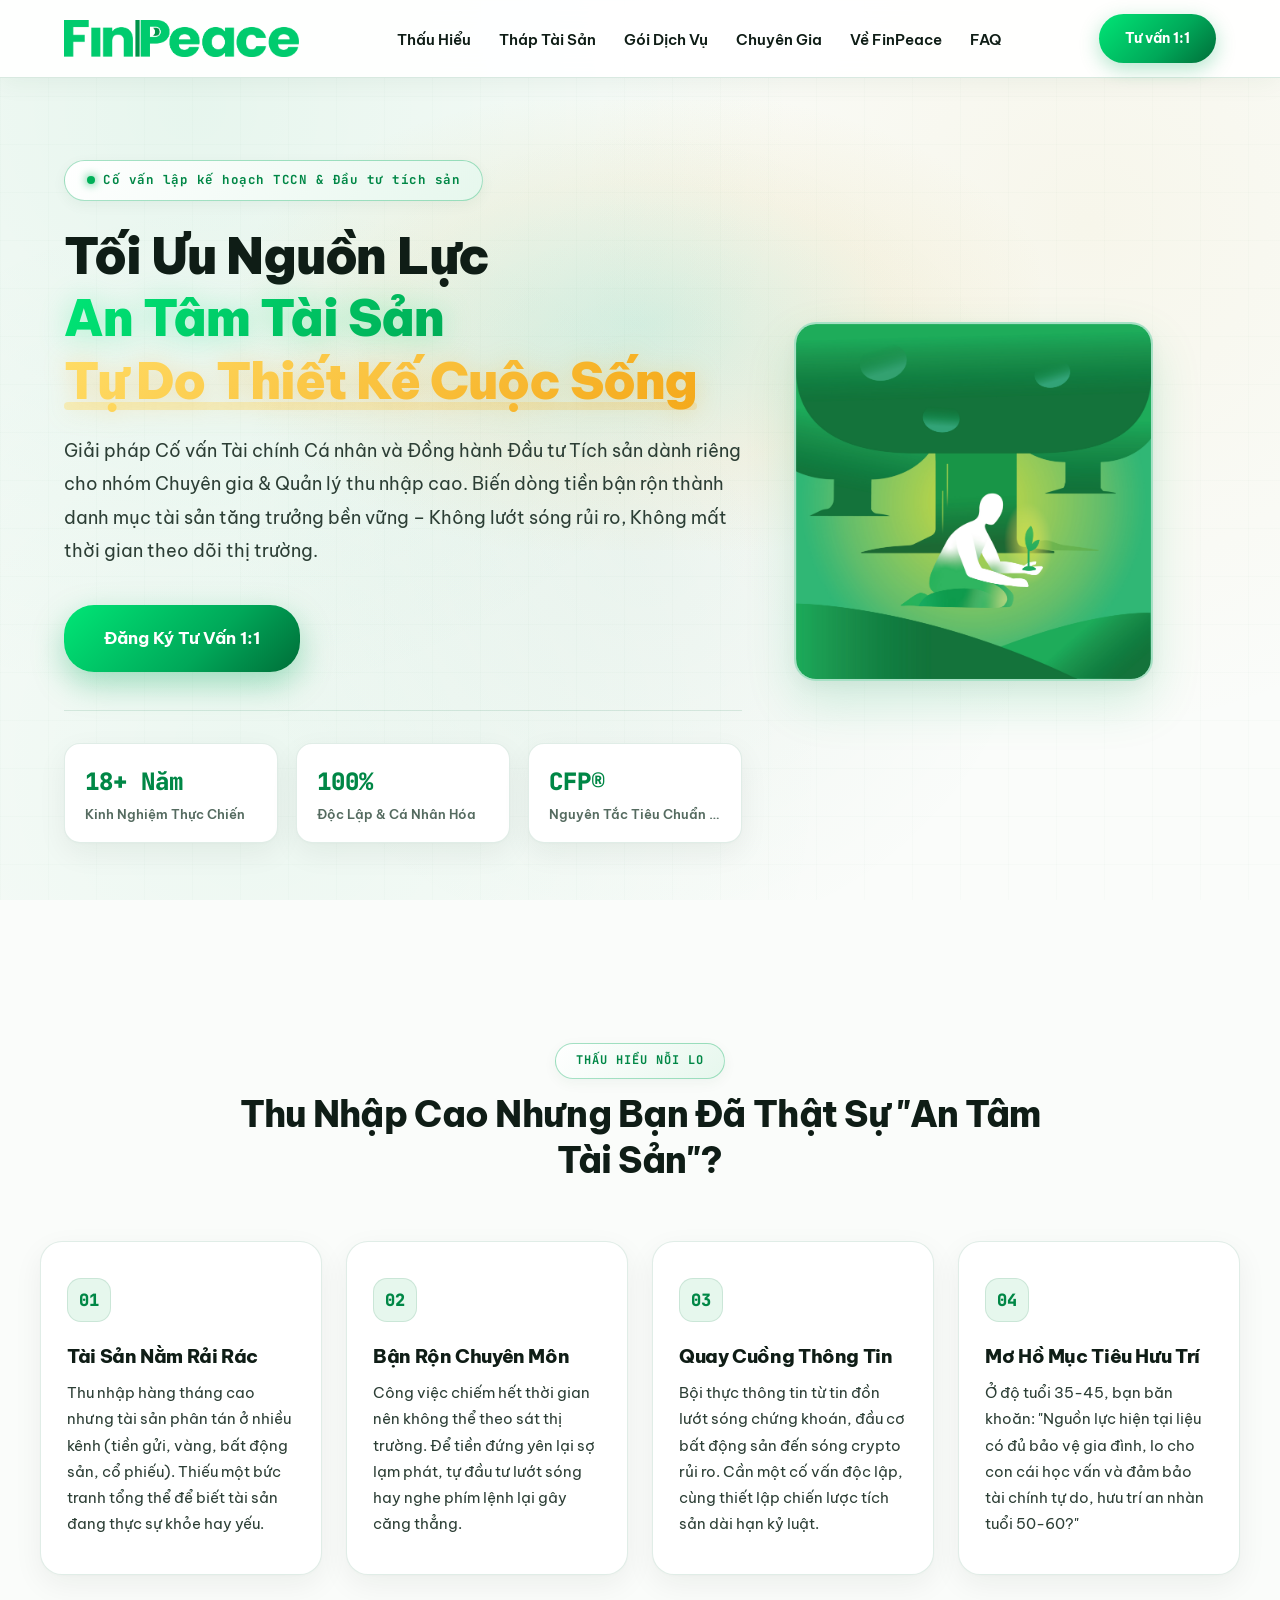
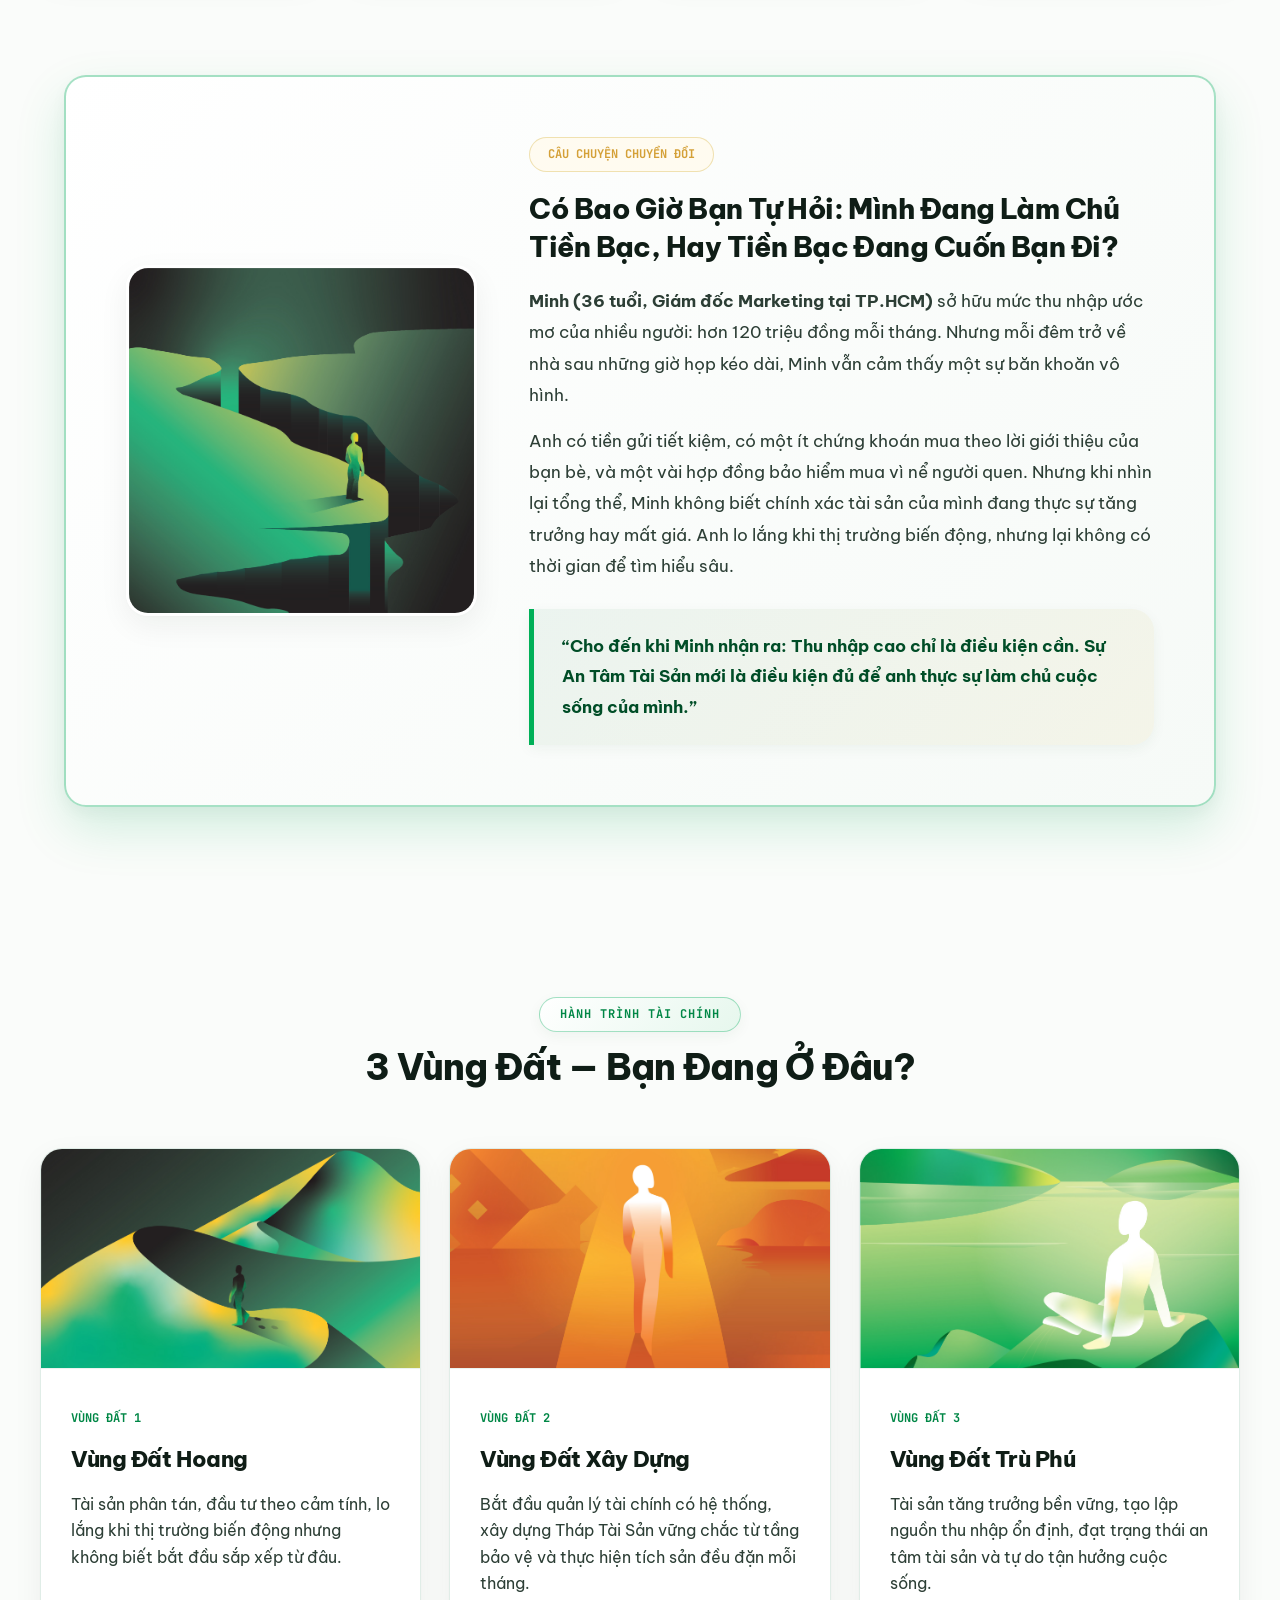
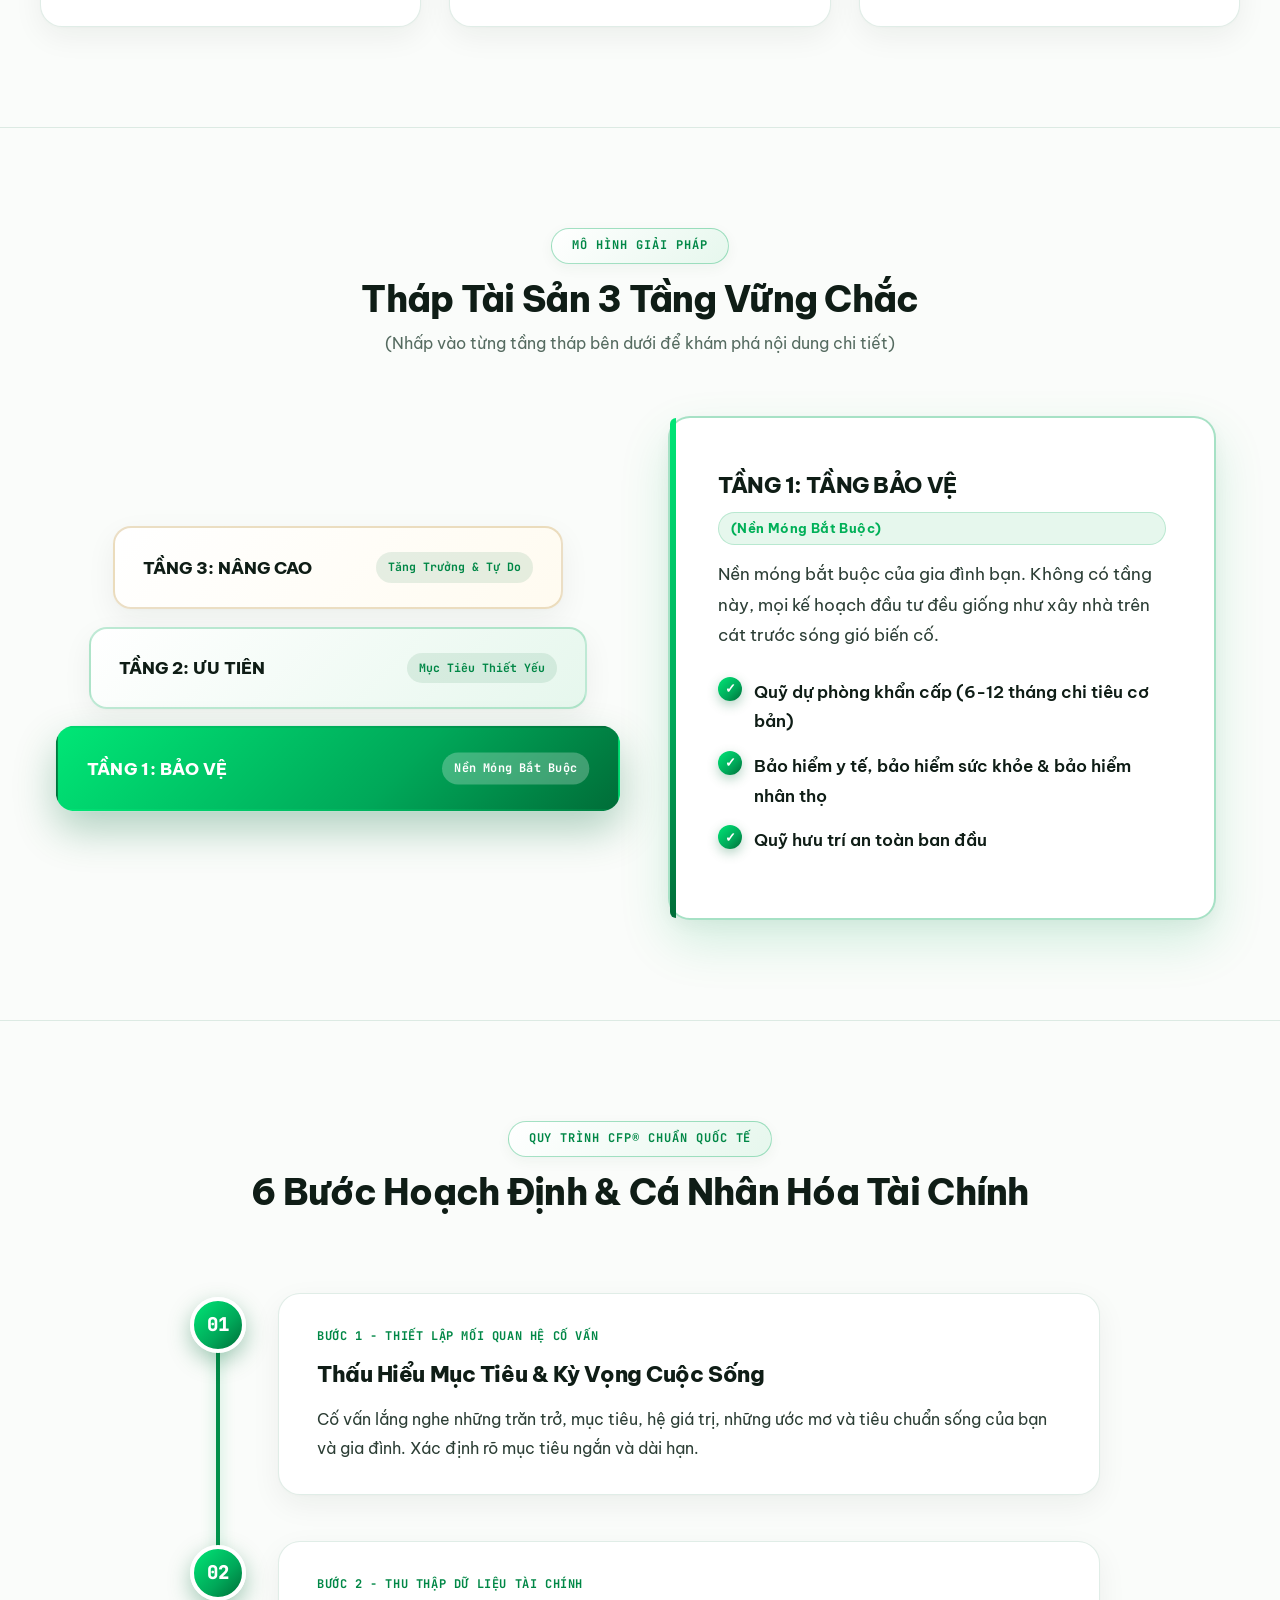
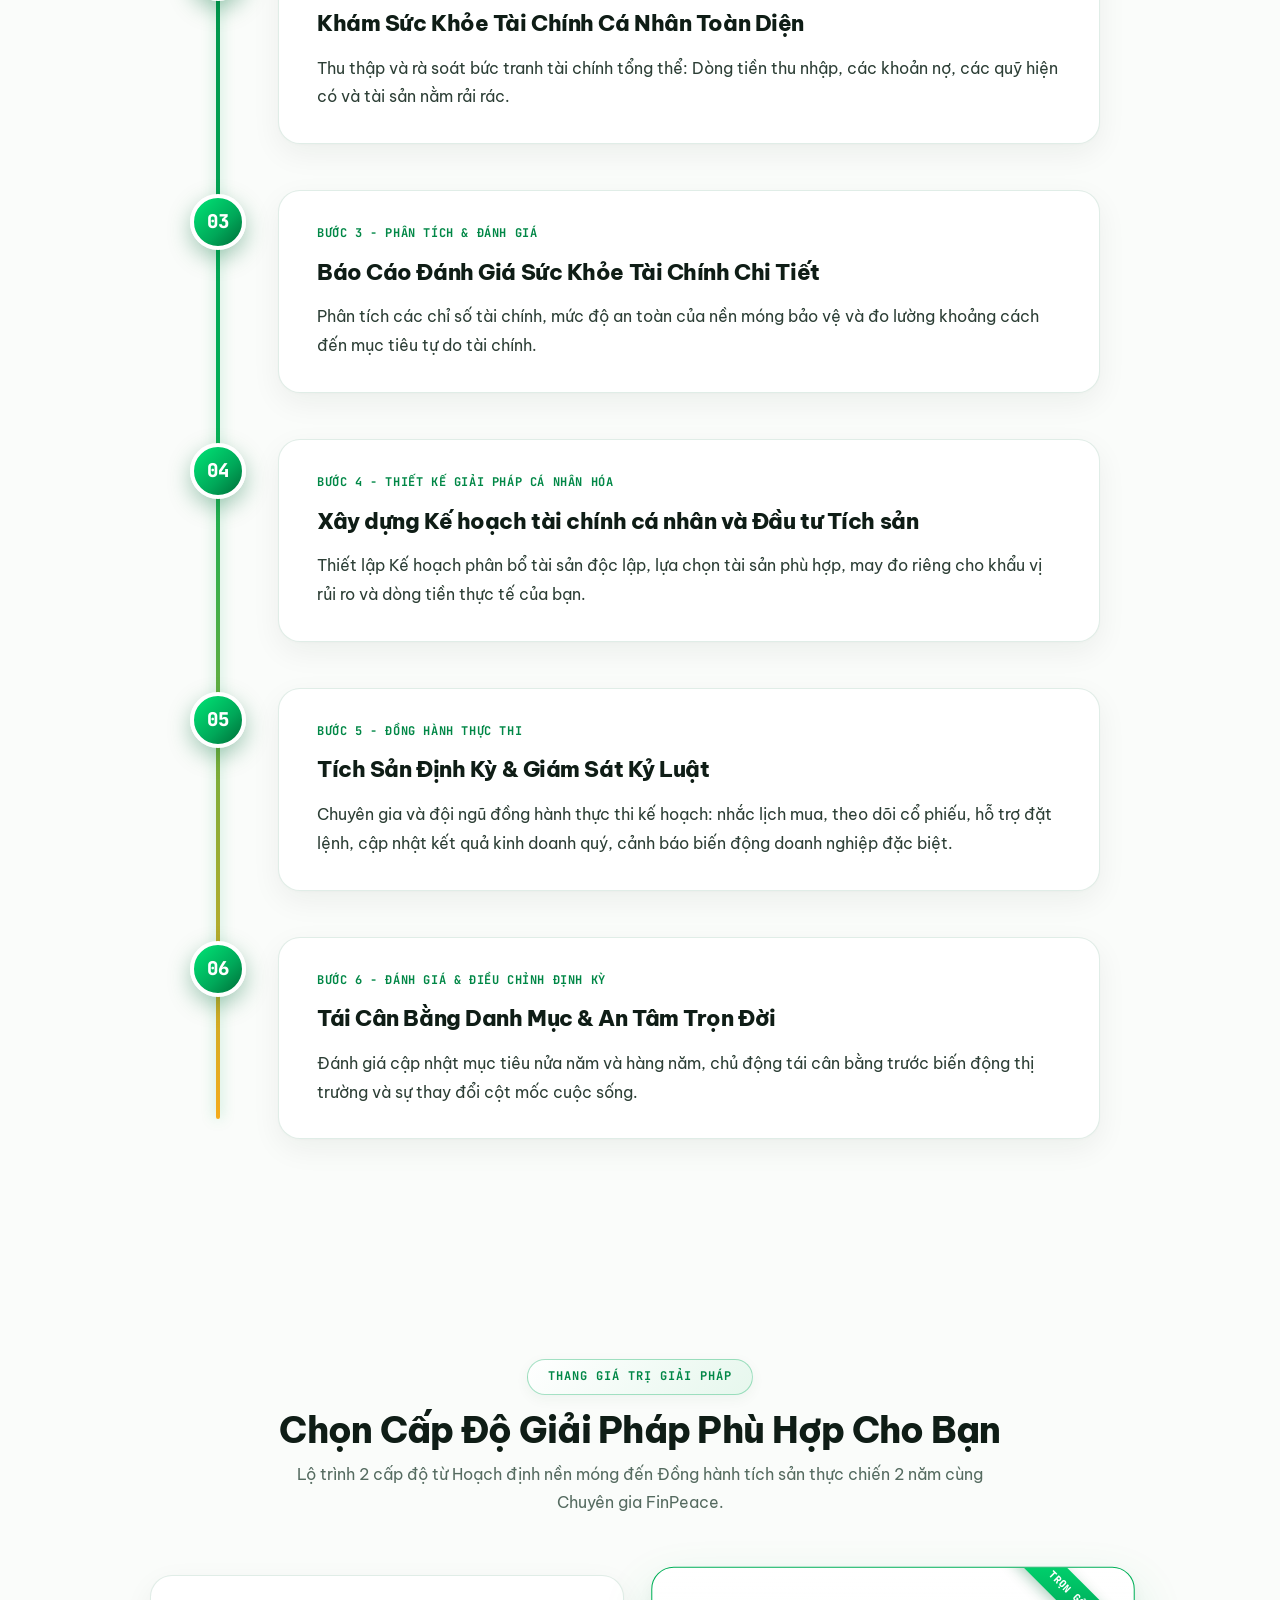
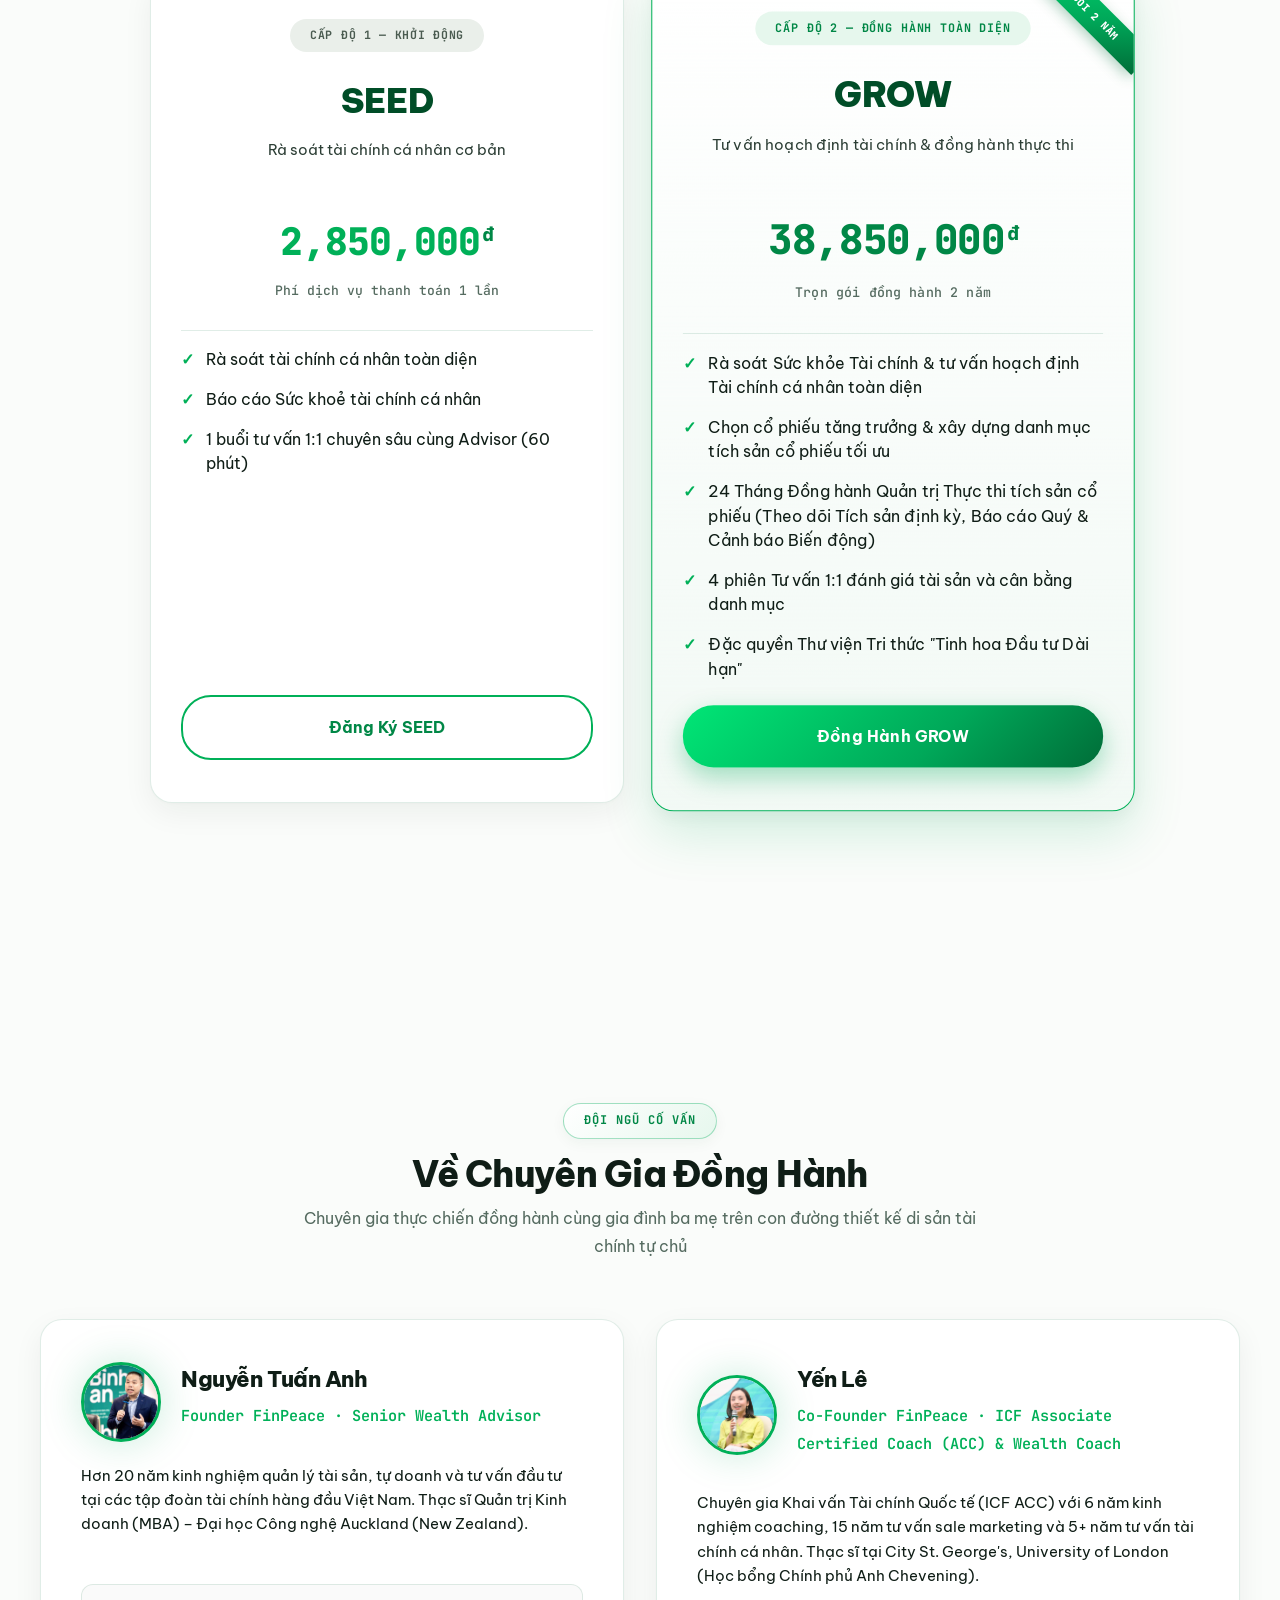
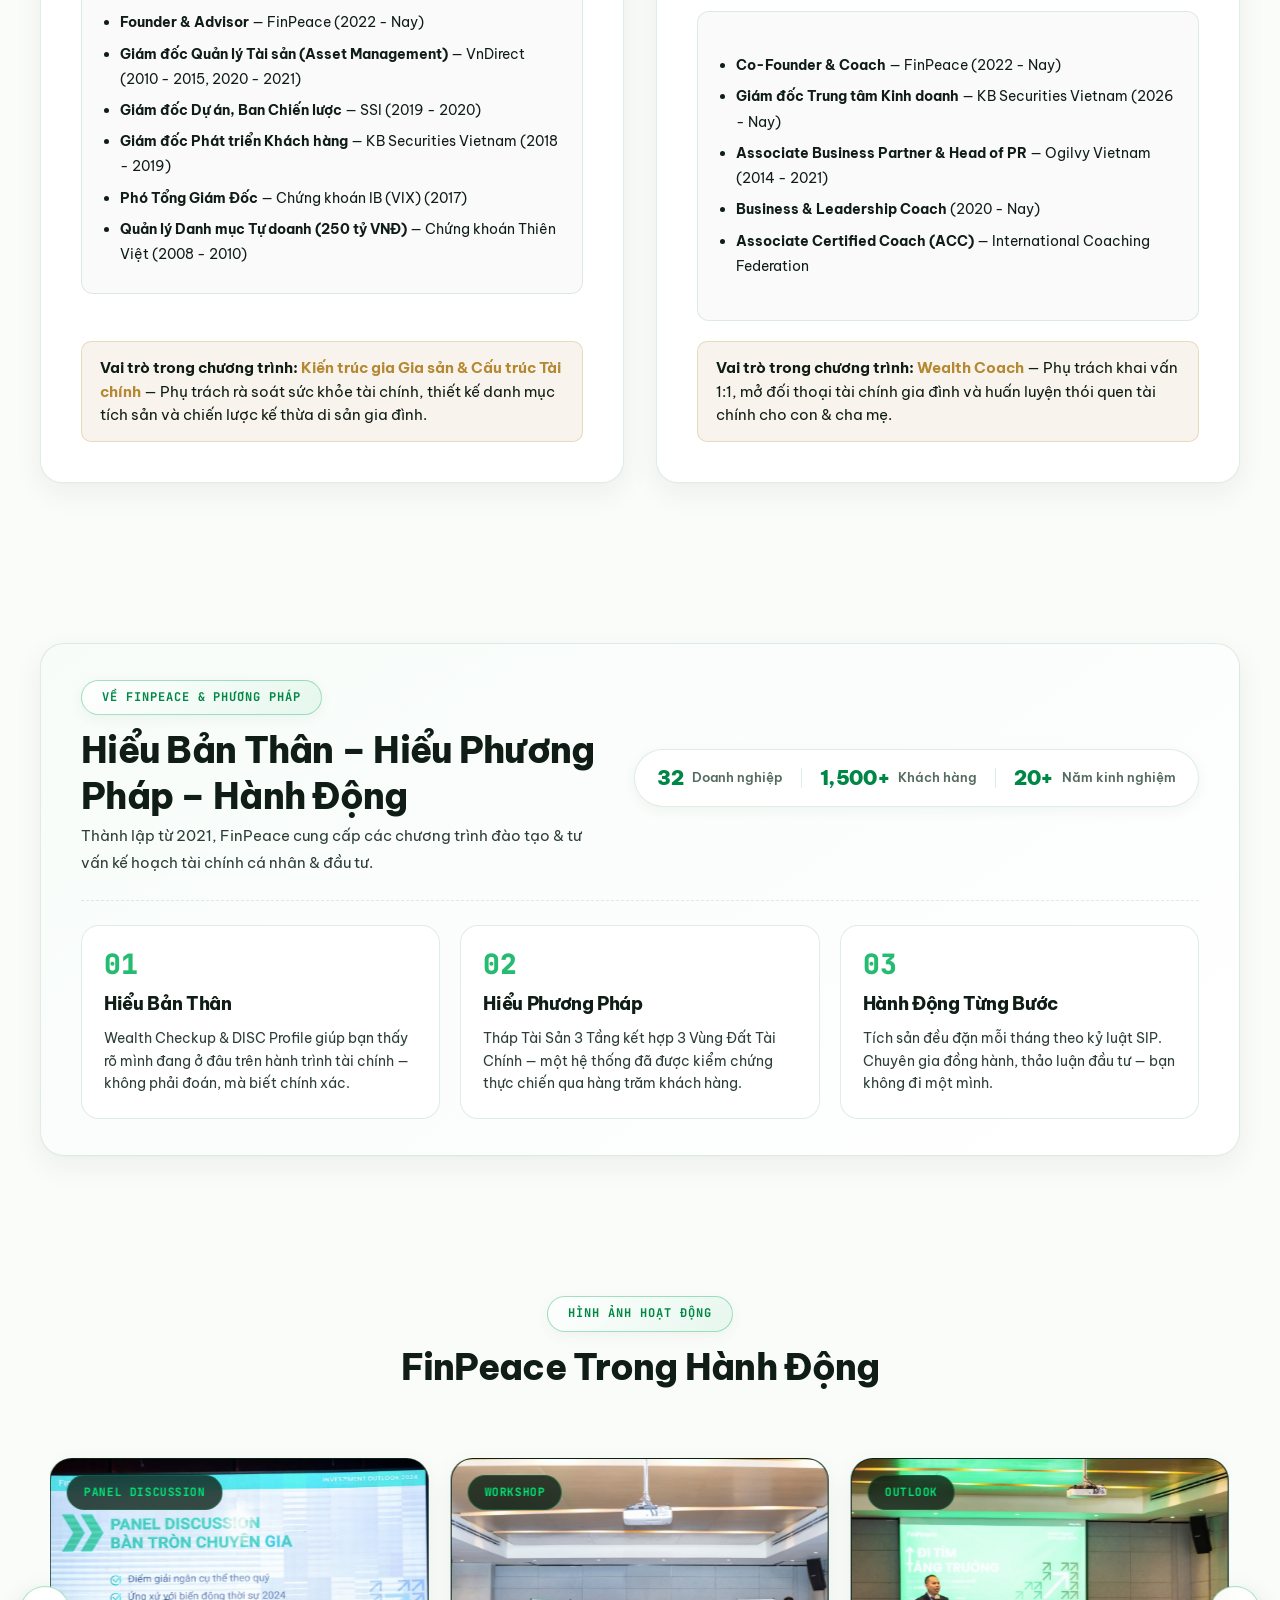
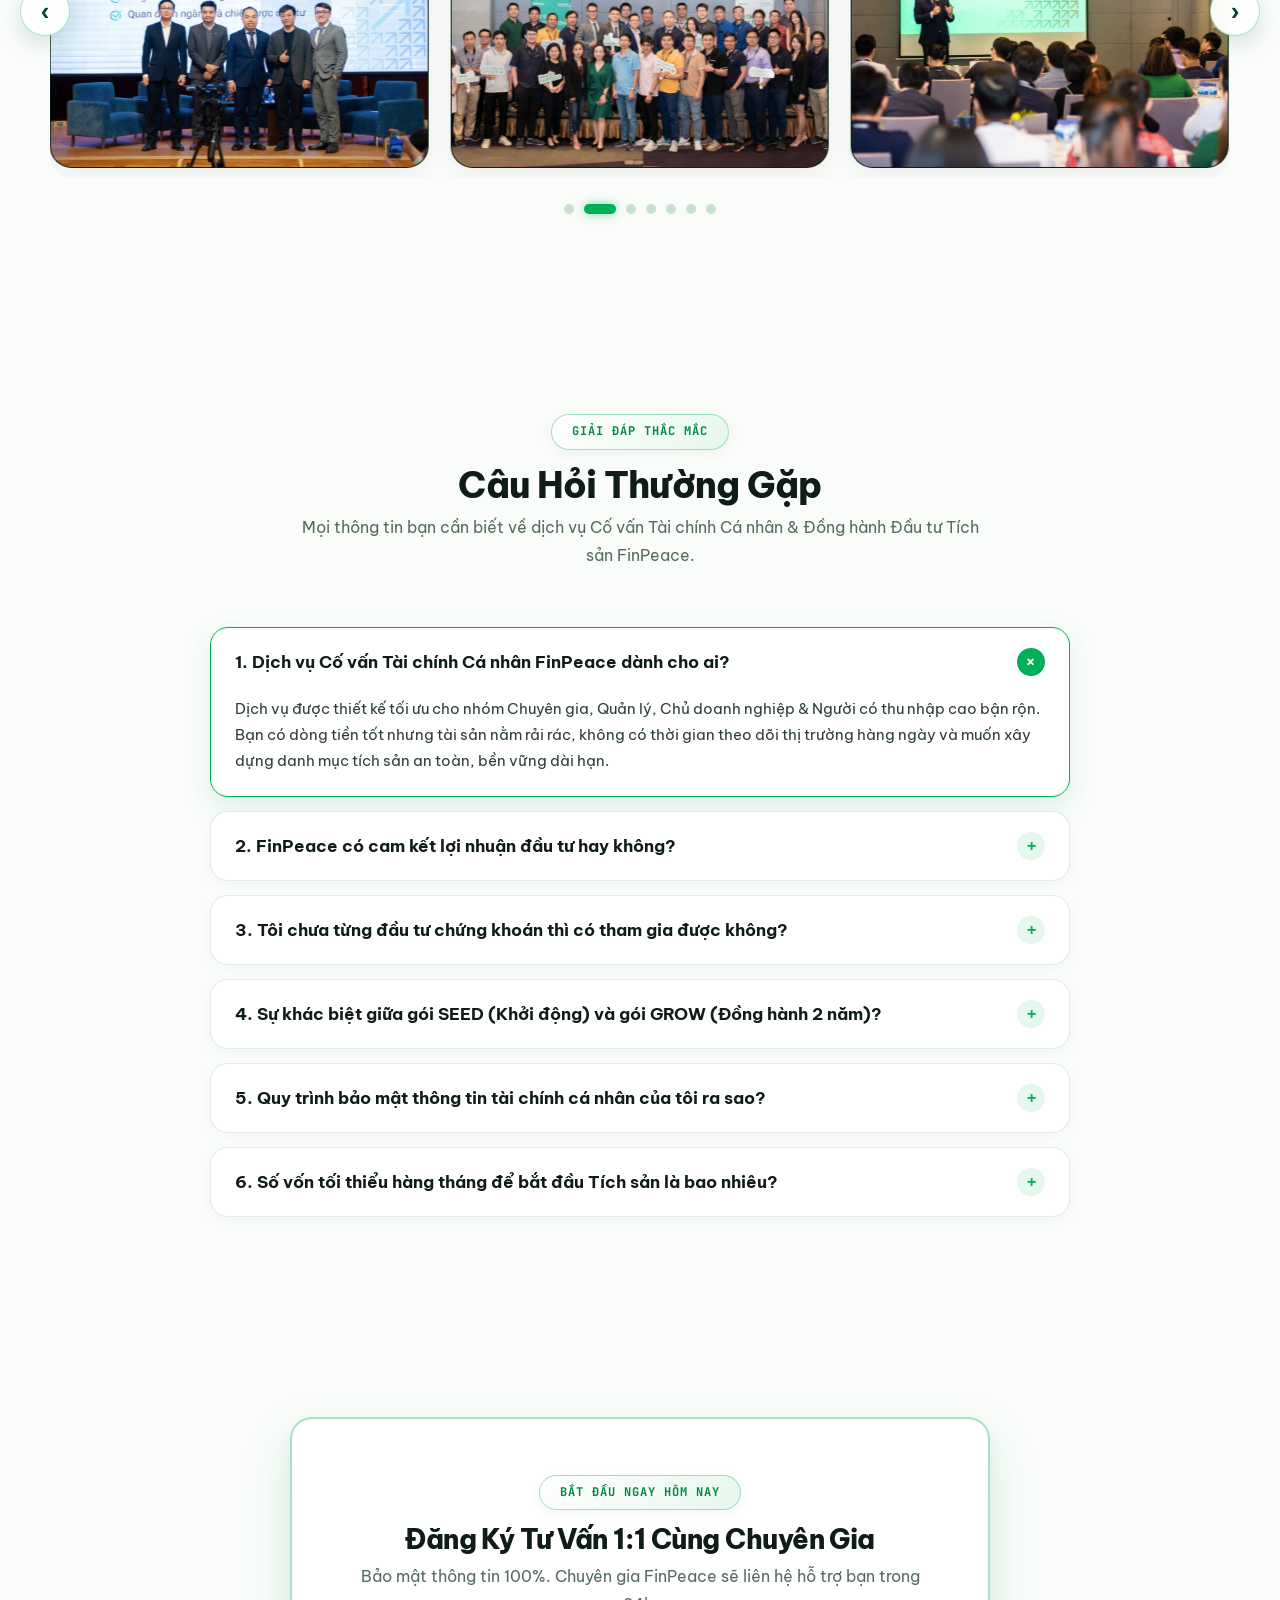
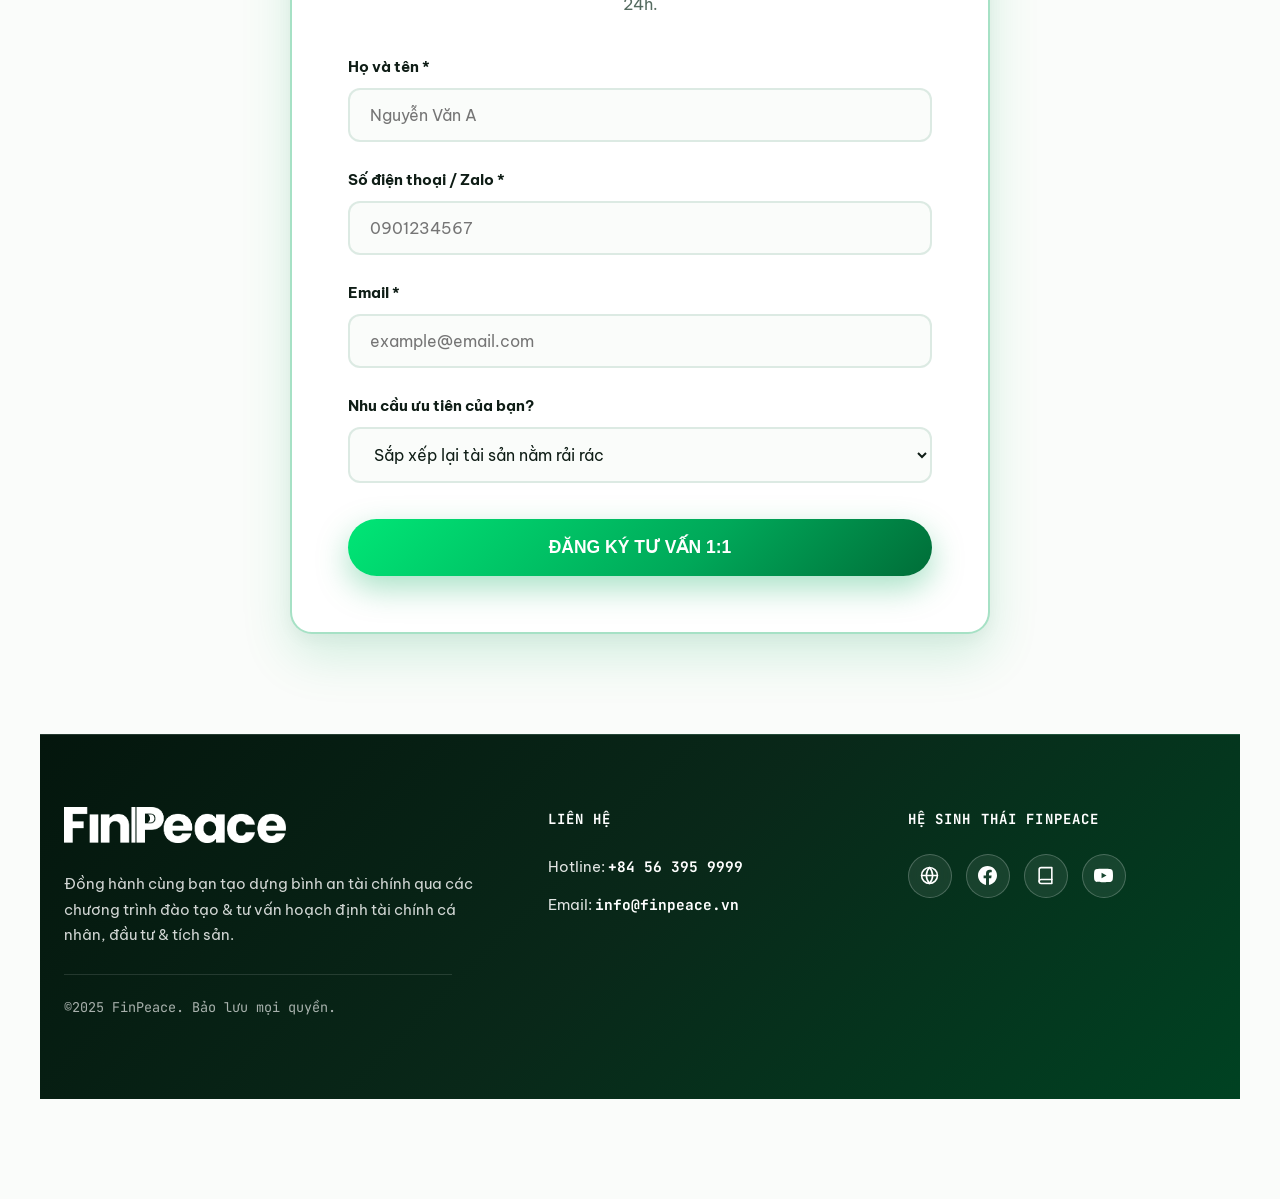
==== commit d25cbf94: "Set strict level-by-level min-height for all 4 horizontal tiers in expert cards" ====
--- a/wealth_planning_landing_page.html
+++ b/wealth_planning_landing_page.html
@@ -2427,25 +2427,24 @@
         <div class="experts-grid">
             <!-- Expert 1: Nguyễn Tuấn Anh -->
             <div class="expert-card" style="flex-direction: column; align-items: stretch; gap: 20px;">
-                <!-- Top Section (Header + Desc Wrapper with fixed min-height 185px for perfect top alignment of listing boxes) -->
-                <div style="min-height: 185px; display: flex; flex-direction: column; gap: 14px;">
-                    <div style="display: flex; align-items: center; gap: 20px;">
-                        <div class="expert-photo" style="width: 80px; height: 80px; flex-shrink: 0;">
-                            <img src="assets/founders/tuananh3.jpg" alt="Nguyễn Tuấn Anh" onerror="this.src='assets/founders/tuananh.png'">
-                        </div>
-                        <div>
-                            <h3 style="font-size: 1.35rem; font-weight: 800; color: var(--text-primary); margin-bottom: 4px;">Nguyễn Tuấn Anh</h3>
-                            <div class="expert-role" style="font-size: 0.95rem; font-weight: 600; color: var(--brand-green-vivid);">Founder FinPeace · Senior Wealth Advisor</div>
-                        </div>
+                <!-- Level 1: Top Header (Avatar + Name + Title) - Exact min-height 84px -->
+                <div style="display: flex; align-items: center; gap: 20px; min-height: 84px;">
+                    <div class="expert-photo" style="width: 80px; height: 80px; flex-shrink: 0;">
+                        <img src="assets/founders/tuananh3.jpg" alt="Nguyễn Tuấn Anh" onerror="this.src='assets/founders/tuananh.png'">
                     </div>
-
-                    <div class="expert-desc" style="font-size: 0.95rem; line-height: 1.6; color: var(--text-primary); margin: 0;">
-                        Hơn 20 năm kinh nghiệm quản lý tài sản, tự doanh và tư vấn đầu tư tại các tập đoàn tài chính hàng đầu Việt Nam. Thạc sĩ Quản trị Kinh doanh (MBA) – Đại học Công nghệ Auckland (New Zealand).
+                    <div>
+                        <h3 style="font-size: 1.35rem; font-weight: 800; color: var(--text-primary); margin-bottom: 4px;">Nguyễn Tuấn Anh</h3>
+                        <div class="expert-role" style="font-size: 0.95rem; font-weight: 600; color: var(--brand-green-vivid);">Founder FinPeace · Senior Wealth Advisor</div>
                     </div>
                 </div>
 
-                <!-- Middle Section: Grey Listing Box (Aligned at identical Y start & height) -->
-                <div style="background: rgba(0, 0, 0, 0.02); border: 1px solid var(--border-soft); border-radius: 12px; padding: 18px; min-height: 280px; display: flex; flex-direction: column; justify-content: center;">
+                <!-- Level 2: Intro Description - Exact min-height 100px -->
+                <div class="expert-desc" style="font-size: 0.95rem; line-height: 1.6; color: var(--text-primary); margin: 0; min-height: 100px; display: flex; align-items: flex-start;">
+                    Hơn 20 năm kinh nghiệm quản lý tài sản, tự doanh và tư vấn đầu tư tại các tập đoàn tài chính hàng đầu Việt Nam. Thạc sĩ Quản trị Kinh doanh (MBA) – Đại học Công nghệ Auckland (New Zealand).
+                </div>
+
+                <!-- Level 3: Middle Grey Listing Box - Exact min-height 310px -->
+                <div style="background: rgba(0, 0, 0, 0.02); border: 1px solid var(--border-soft); border-radius: 12px; padding: 18px; min-height: 310px; display: flex; flex-direction: column; justify-content: center;">
                     <ul style="list-style: disc; padding-left: 20px; margin: 0; font-size: 0.9rem; line-height: 1.75; color: var(--text-primary);">
                         <li style="margin-bottom: 6px;"><strong>Founder & Advisor</strong> — FinPeace (2022 - Nay)</li>
                         <li style="margin-bottom: 6px;"><strong>Giám đốc Quản lý Tài sản (Asset Management)</strong> — VnDirect (2010 - 2015, 2020 - 2021)</li>
@@ -2456,33 +2455,32 @@
                     </ul>
                 </div>
 
-                <!-- Bottom Section: Yellow Role Box (Aligned at identical Y start & height) -->
-                <div style="background: rgba(245, 240, 230, 0.7); border: 1px solid rgba(181, 136, 50, 0.25); padding: 14px 18px; border-radius: 10px; font-size: 0.92rem; color: var(--text-primary); line-height: 1.6; min-height: 88px; display: flex; align-items: center; margin-top: auto;">
+                <!-- Level 4: Bottom Yellow Role Box - Exact min-height 95px -->
+                <div style="background: rgba(245, 240, 230, 0.7); border: 1px solid rgba(181, 136, 50, 0.25); padding: 14px 18px; border-radius: 10px; font-size: 0.92rem; color: var(--text-primary); line-height: 1.6; min-height: 95px; display: flex; align-items: center; margin-top: auto;">
                     <div><strong>Vai trò trong chương trình:</strong> <span style="color: #b58832; font-weight: 700;">Kiến trúc gia Gia sản & Cấu trúc Tài chính</span> — Phụ trách rà soát sức khỏe tài chính, thiết kế danh mục tích sản và chiến lược kế thừa di sản gia đình.</div>
                 </div>
             </div>
 
             <!-- Expert 2: Yến Lê -->
             <div class="expert-card" style="flex-direction: column; align-items: stretch; gap: 20px;">
-                <!-- Top Section (Header + Desc Wrapper with fixed min-height 185px for perfect top alignment of listing boxes) -->
-                <div style="min-height: 185px; display: flex; flex-direction: column; gap: 14px;">
-                    <div style="display: flex; align-items: center; gap: 20px;">
-                        <div class="expert-photo" style="width: 80px; height: 80px; flex-shrink: 0;">
-                            <img src="assets/founders/yenle.jpg" alt="Yến Lê" onerror="this.src='assets/founders/yenle.png'">
-                        </div>
-                        <div>
-                            <h3 style="font-size: 1.35rem; font-weight: 800; color: var(--text-primary); margin-bottom: 4px;">Yến Lê</h3>
-                            <div class="expert-role" style="font-size: 0.95rem; font-weight: 600; color: var(--brand-green-vivid);">Co-Founder FinPeace · ICF Associate Certified Coach (ACC) & Wealth Coach</div>
-                        </div>
+                <!-- Level 1: Top Header (Avatar + Name + Title) - Exact min-height 84px -->
+                <div style="display: flex; align-items: center; gap: 20px; min-height: 84px;">
+                    <div class="expert-photo" style="width: 80px; height: 80px; flex-shrink: 0;">
+                        <img src="assets/founders/yenle.jpg" alt="Yến Lê" onerror="this.src='assets/founders/yenle.png'">
                     </div>
-
-                    <div class="expert-desc" style="font-size: 0.95rem; line-height: 1.6; color: var(--text-primary); margin: 0;">
-                        Chuyên gia Khai vấn Tài chính Quốc tế (ICF ACC) với 6 năm kinh nghiệm coaching, 15 năm tư vấn sale marketing và 5+ năm tư vấn tài chính cá nhân. Thạc sĩ tại City St. George's, University of London (Học bổng Chính phủ Anh Chevening).
+                    <div>
+                        <h3 style="font-size: 1.35rem; font-weight: 800; color: var(--text-primary); margin-bottom: 4px;">Yến Lê</h3>
+                        <div class="expert-role" style="font-size: 0.95rem; font-weight: 600; color: var(--brand-green-vivid);">Co-Founder FinPeace · ICF Associate Certified Coach (ACC) & Wealth Coach</div>
                     </div>
                 </div>
 
-                <!-- Middle Section: Grey Listing Box (Aligned at identical Y start & height) -->
-                <div style="background: rgba(0, 0, 0, 0.02); border: 1px solid var(--border-soft); border-radius: 12px; padding: 18px; min-height: 280px; display: flex; flex-direction: column; justify-content: center;">
+                <!-- Level 2: Intro Description - Exact min-height 100px -->
+                <div class="expert-desc" style="font-size: 0.95rem; line-height: 1.6; color: var(--text-primary); margin: 0; min-height: 100px; display: flex; align-items: flex-start;">
+                    Chuyên gia Khai vấn Tài chính Quốc tế (ICF ACC) với 6 năm kinh nghiệm coaching, 15 năm tư vấn sale marketing và 5+ năm tư vấn tài chính cá nhân. Thạc sĩ tại City St. George's, University of London (Học bổng Chính phủ Anh Chevening).
+                </div>
+
+                <!-- Level 3: Middle Grey Listing Box - Exact min-height 310px -->
+                <div style="background: rgba(0, 0, 0, 0.02); border: 1px solid var(--border-soft); border-radius: 12px; padding: 18px; min-height: 310px; display: flex; flex-direction: column; justify-content: center;">
                     <ul style="list-style: disc; padding-left: 20px; margin: 0; font-size: 0.9rem; line-height: 1.75; color: var(--text-primary);">
                         <li style="margin-bottom: 6px;"><strong>Co-Founder & Coach</strong> — FinPeace (2022 - Nay)</li>
                         <li style="margin-bottom: 6px;"><strong>Giám đốc Trung tâm Kinh doanh</strong> — KB Securities Vietnam (2026 - Nay)</li>
@@ -2492,8 +2490,8 @@
                     </ul>
                 </div>
 
-                <!-- Bottom Section: Yellow Role Box (Aligned at identical Y start & height) -->
-                <div style="background: rgba(245, 240, 230, 0.7); border: 1px solid rgba(181, 136, 50, 0.25); padding: 14px 18px; border-radius: 10px; font-size: 0.92rem; color: var(--text-primary); line-height: 1.6; min-height: 88px; display: flex; align-items: center; margin-top: auto;">
+                <!-- Level 4: Bottom Yellow Role Box - Exact min-height 95px -->
+                <div style="background: rgba(245, 240, 230, 0.7); border: 1px solid rgba(181, 136, 50, 0.25); padding: 14px 18px; border-radius: 10px; font-size: 0.92rem; color: var(--text-primary); line-height: 1.6; min-height: 95px; display: flex; align-items: center; margin-top: auto;">
                     <div><strong>Vai trò trong chương trình:</strong> <span style="color: #b58832; font-weight: 700;">Wealth Coach</span> — Phụ trách khai vấn 1:1, mở đối thoại tài chính gia đình và huấn luyện thói quen tài chính cho con & cha mẹ.</div>
                 </div>
             </div>
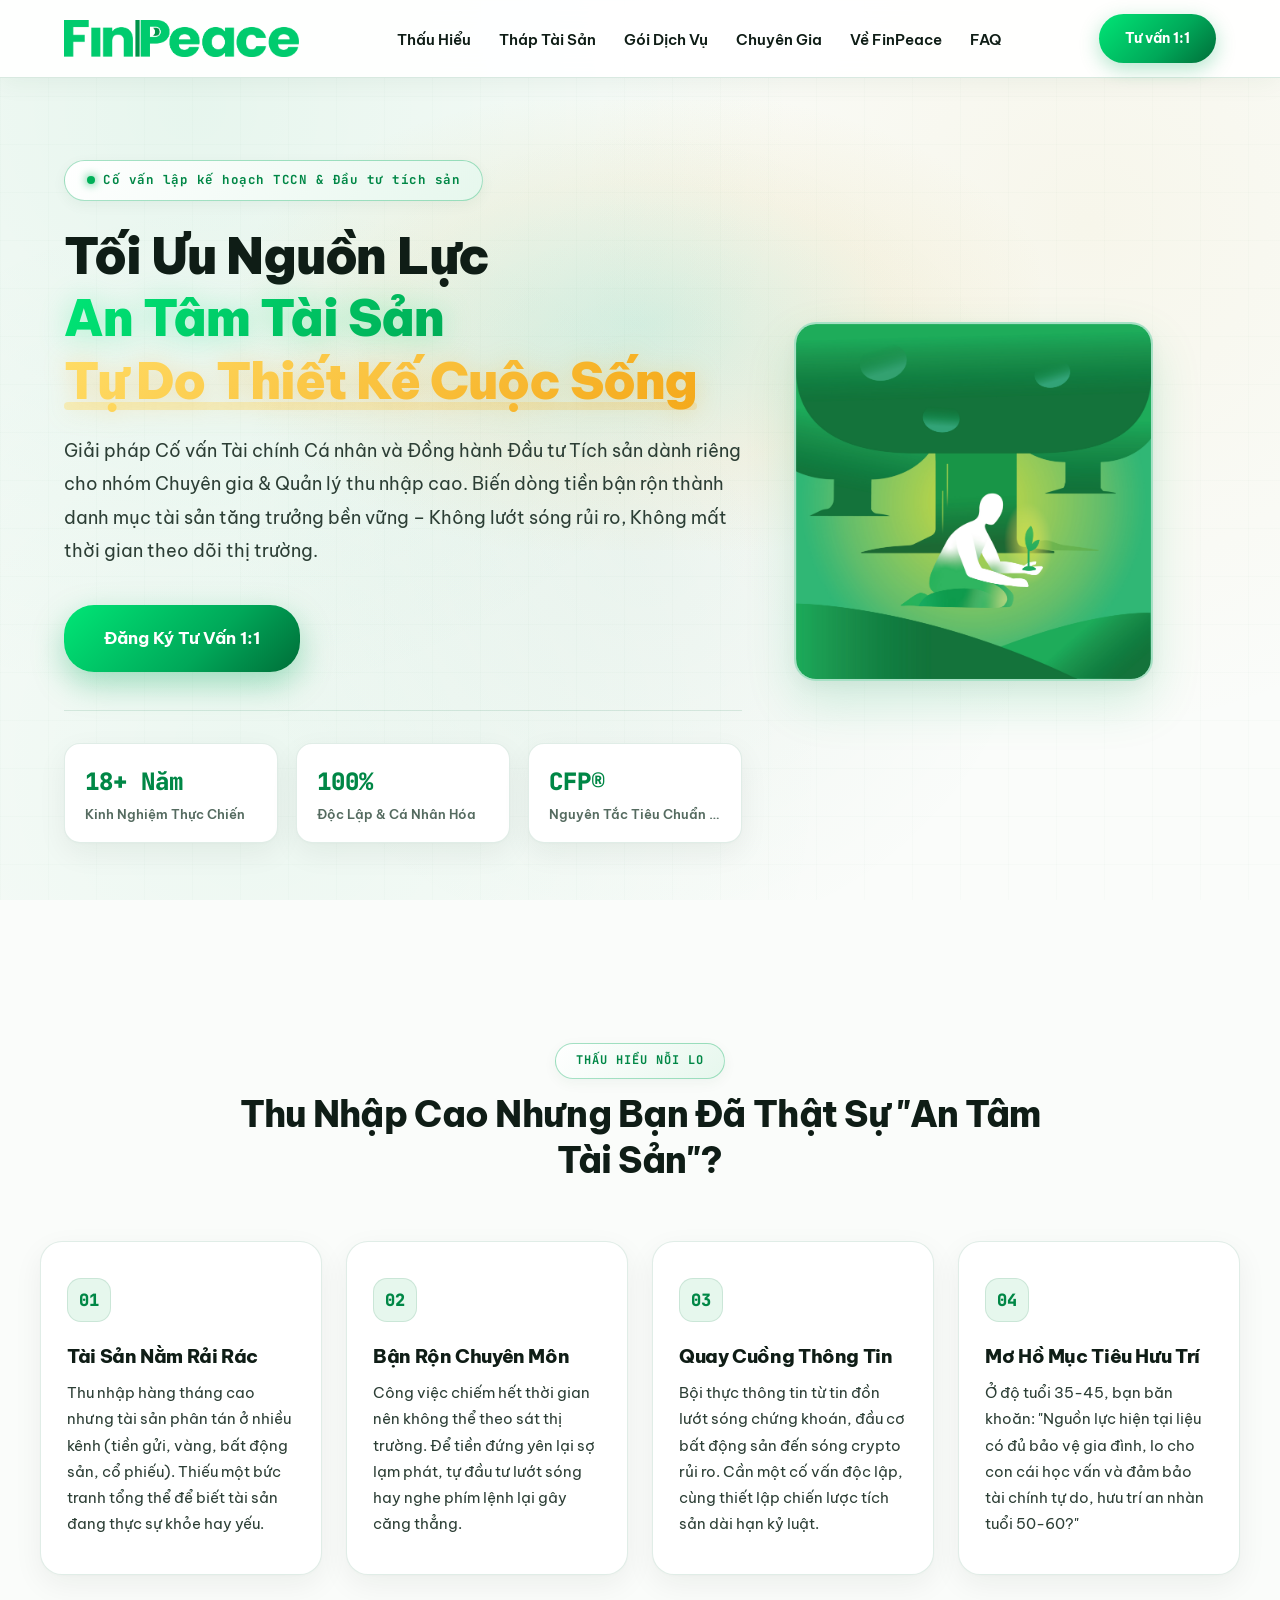
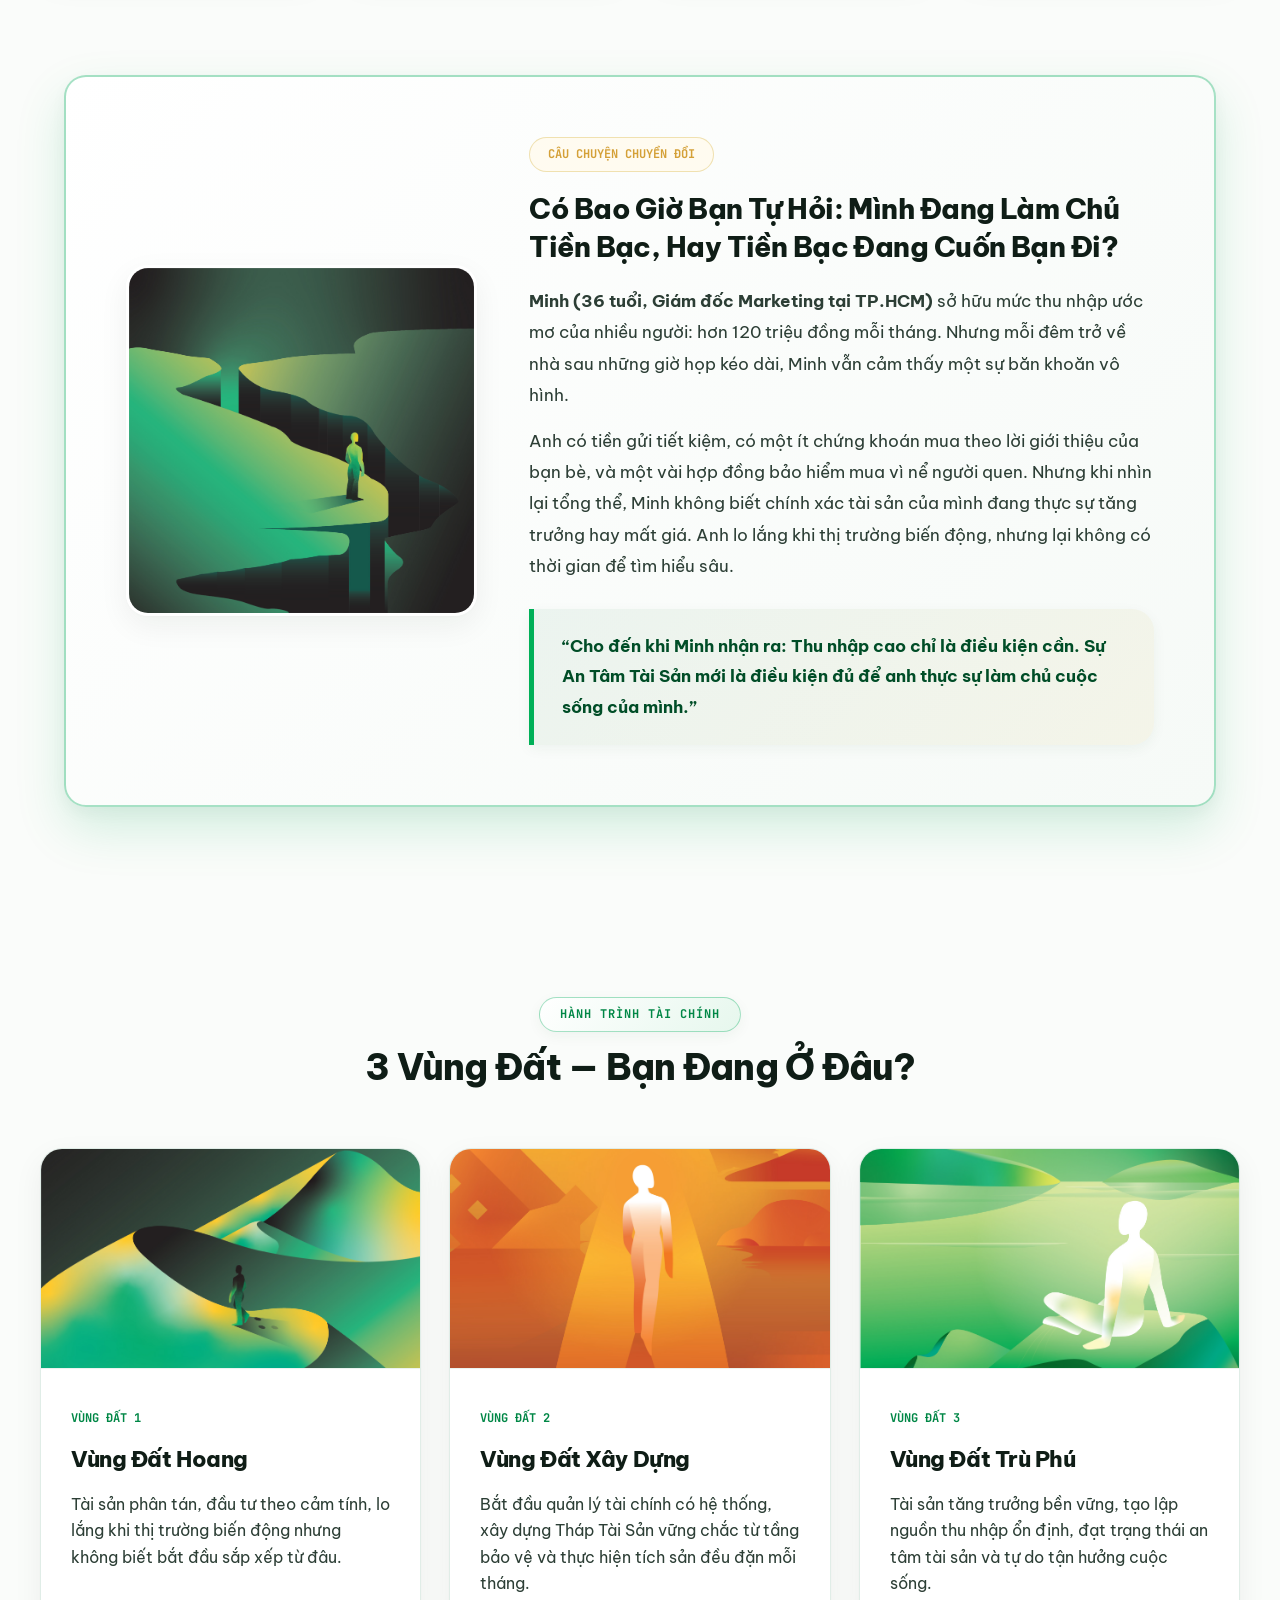
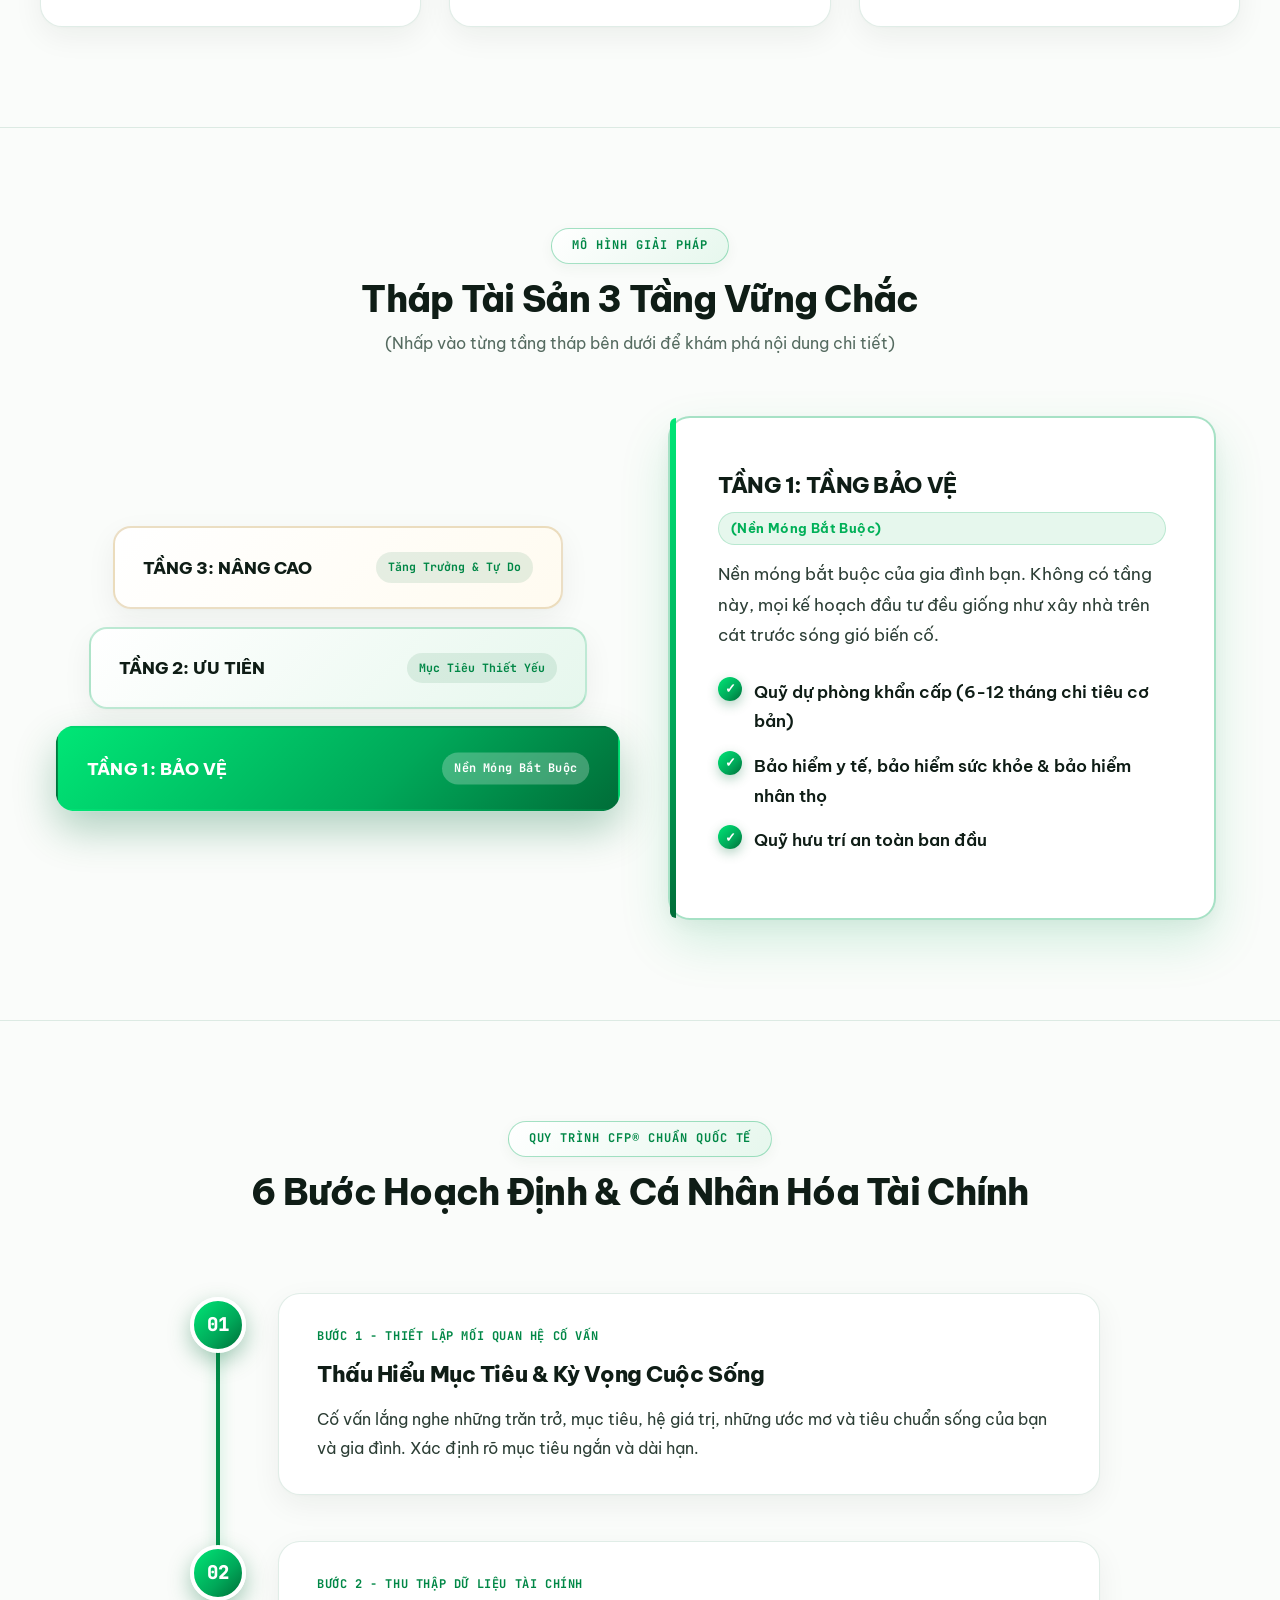
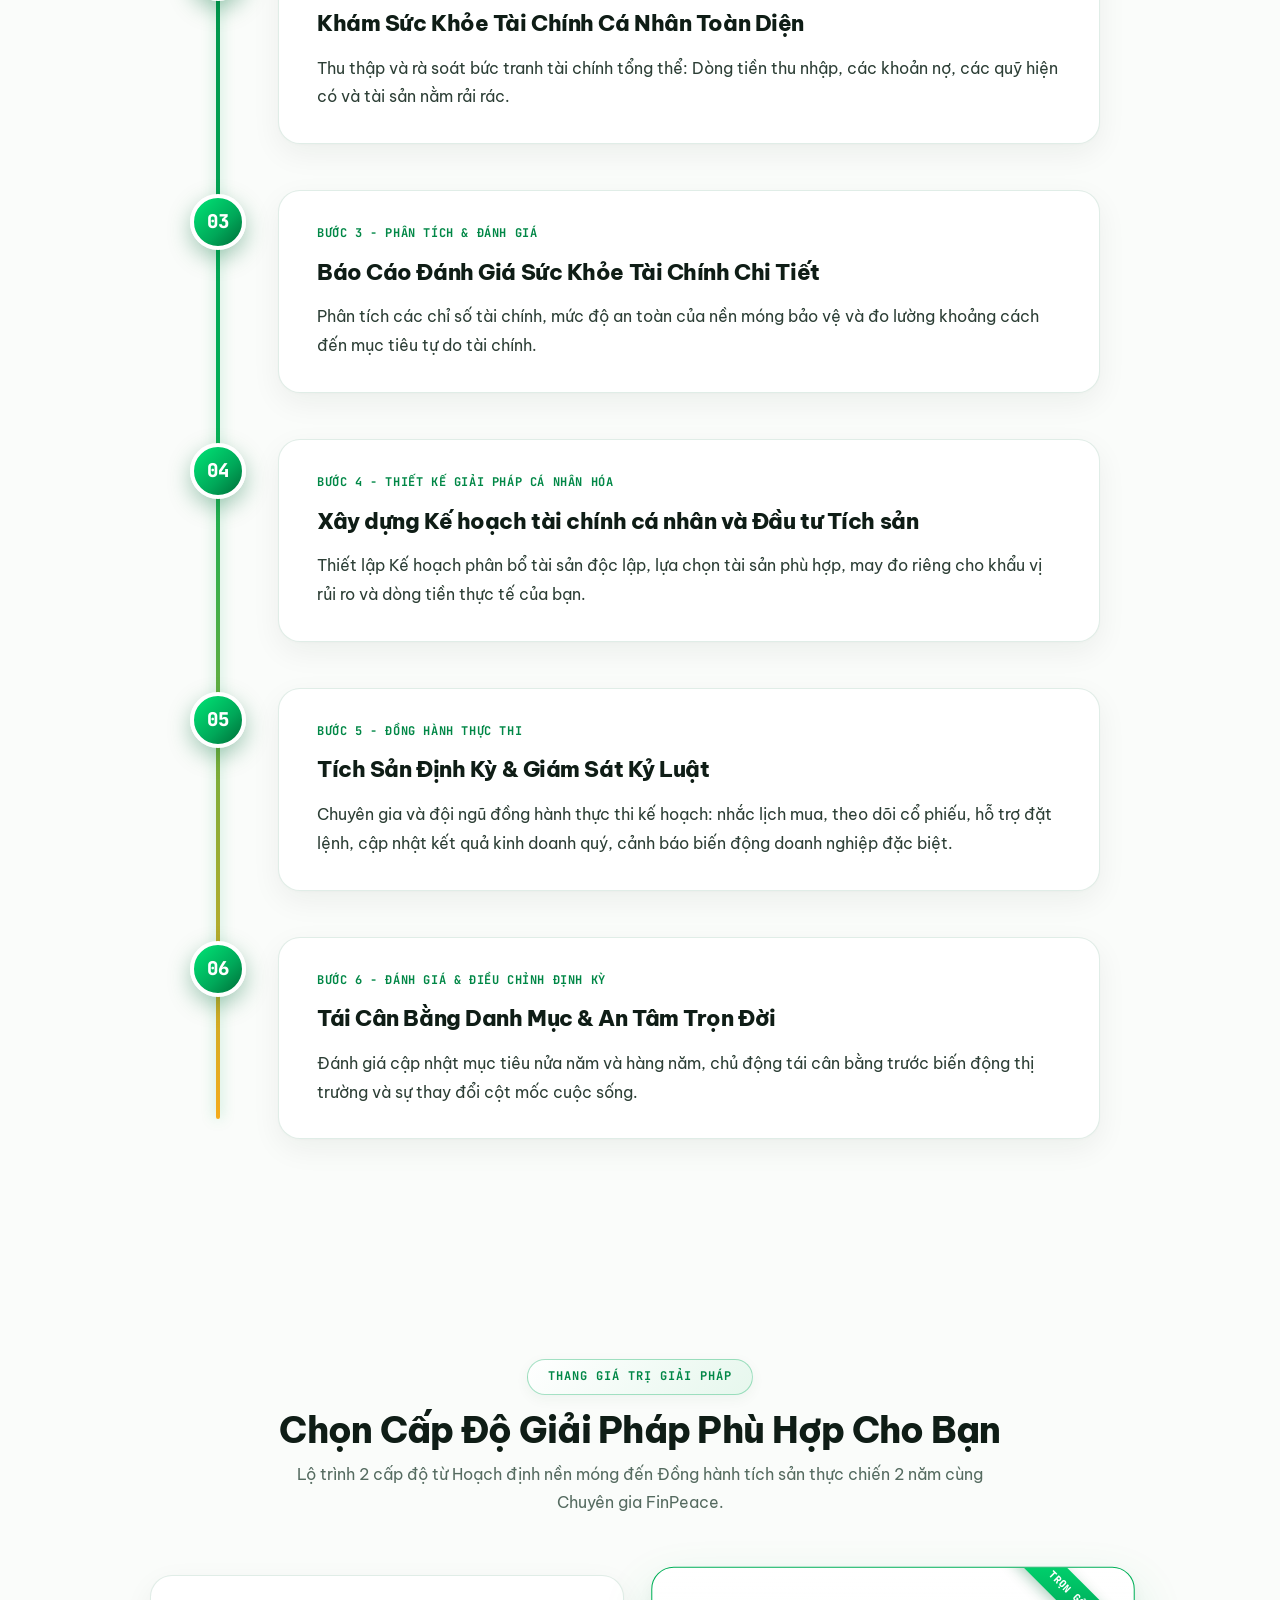
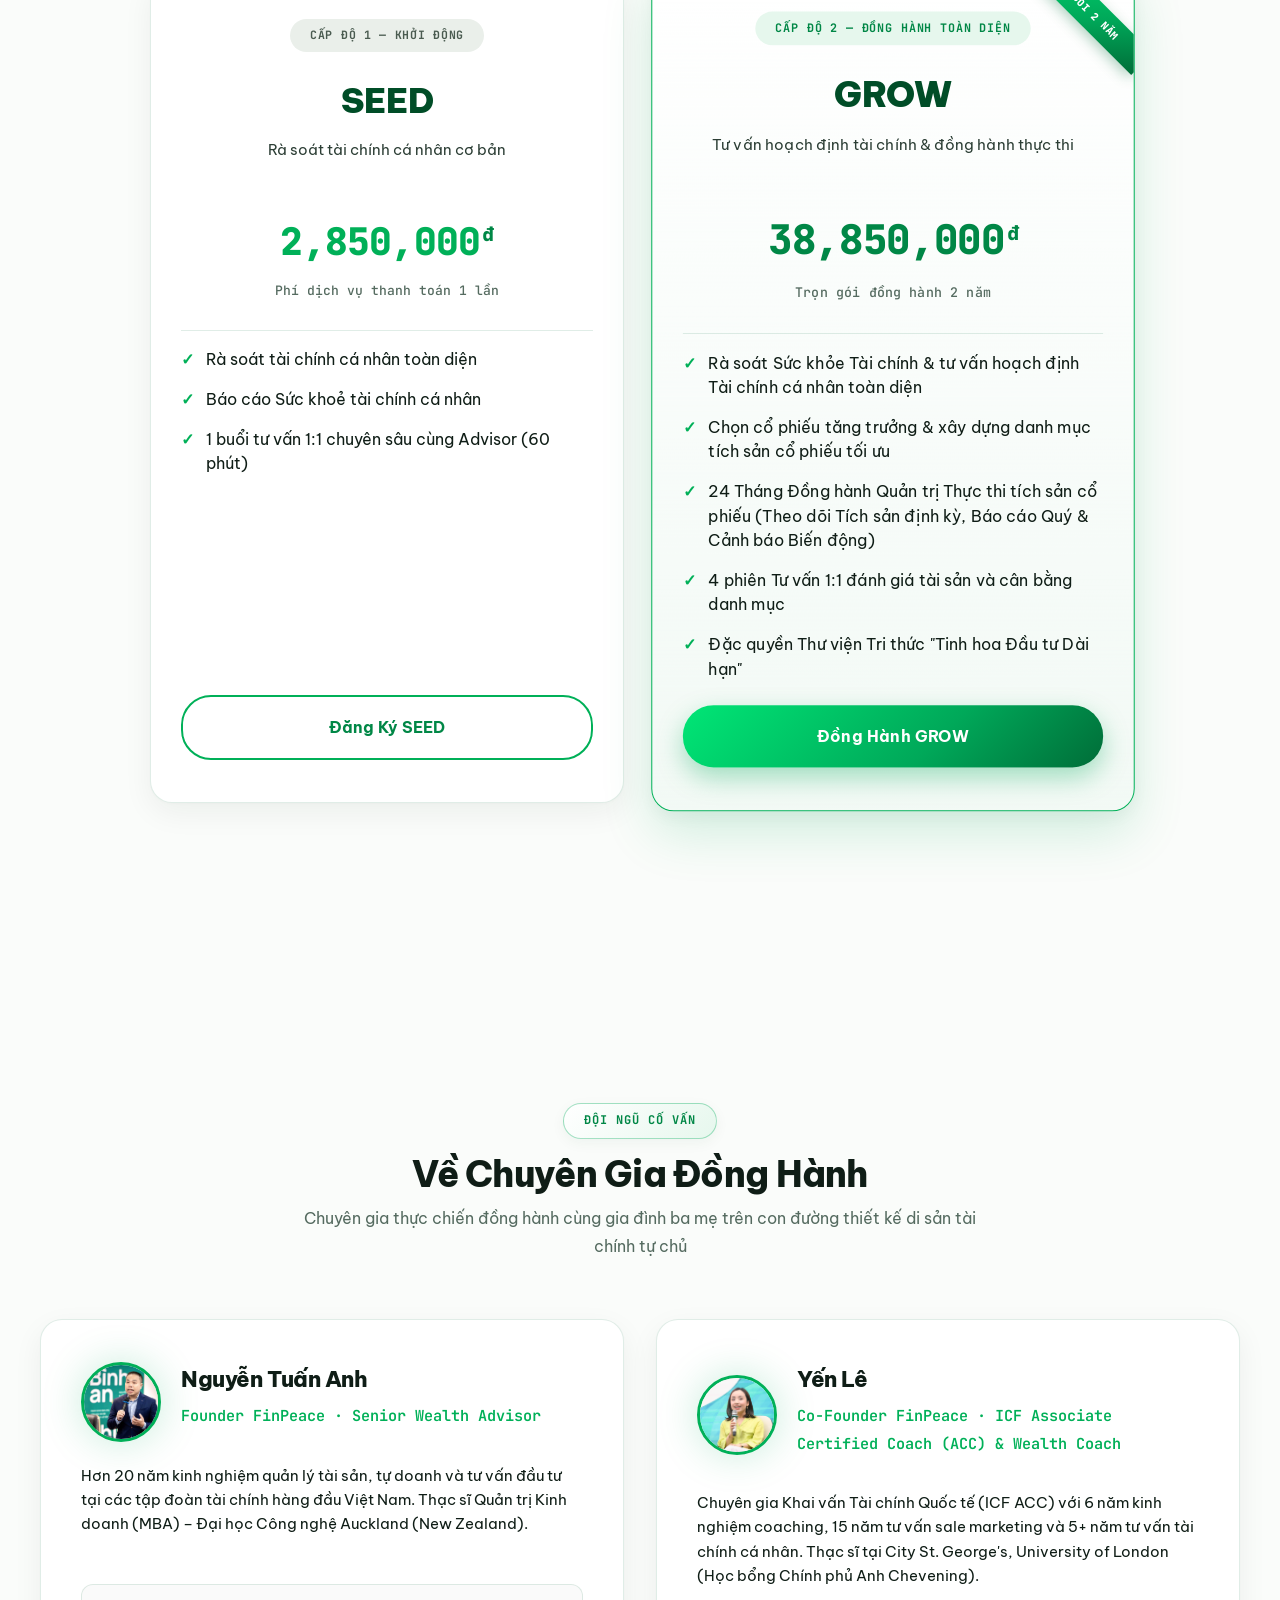
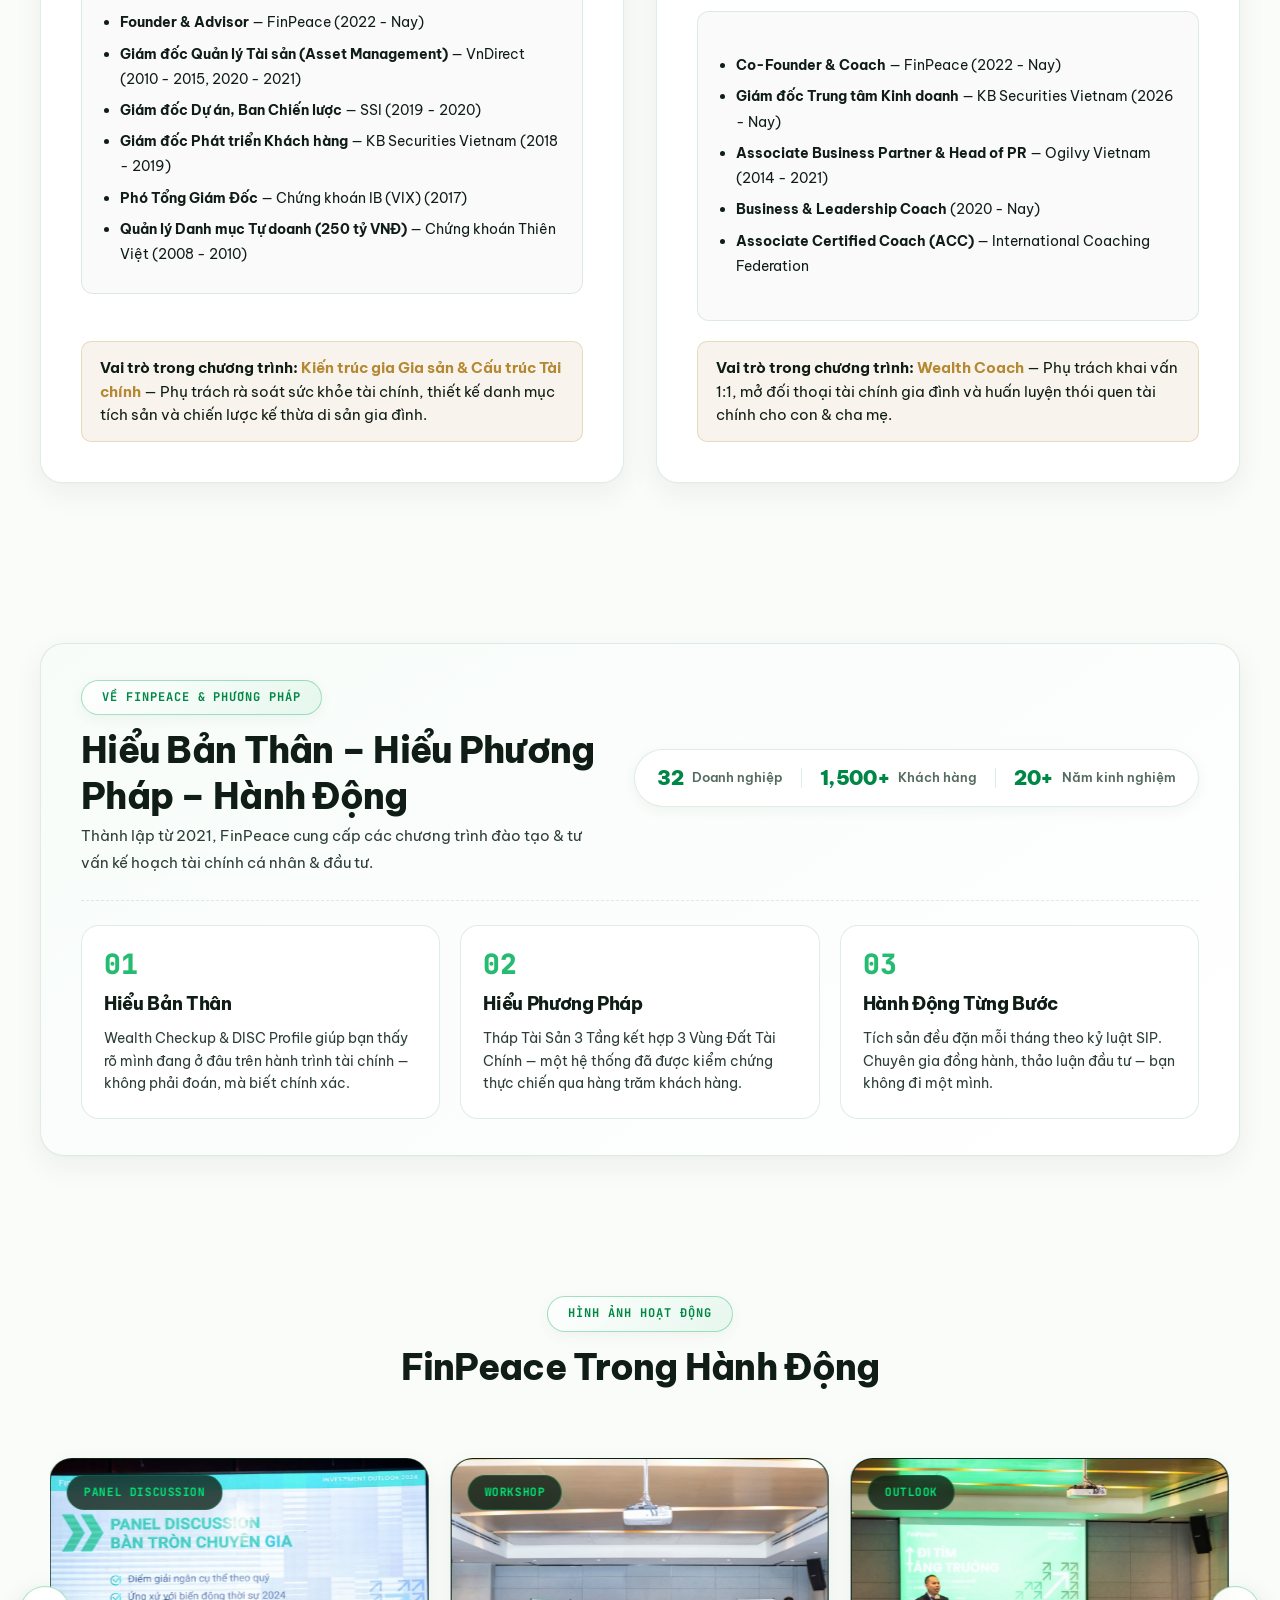
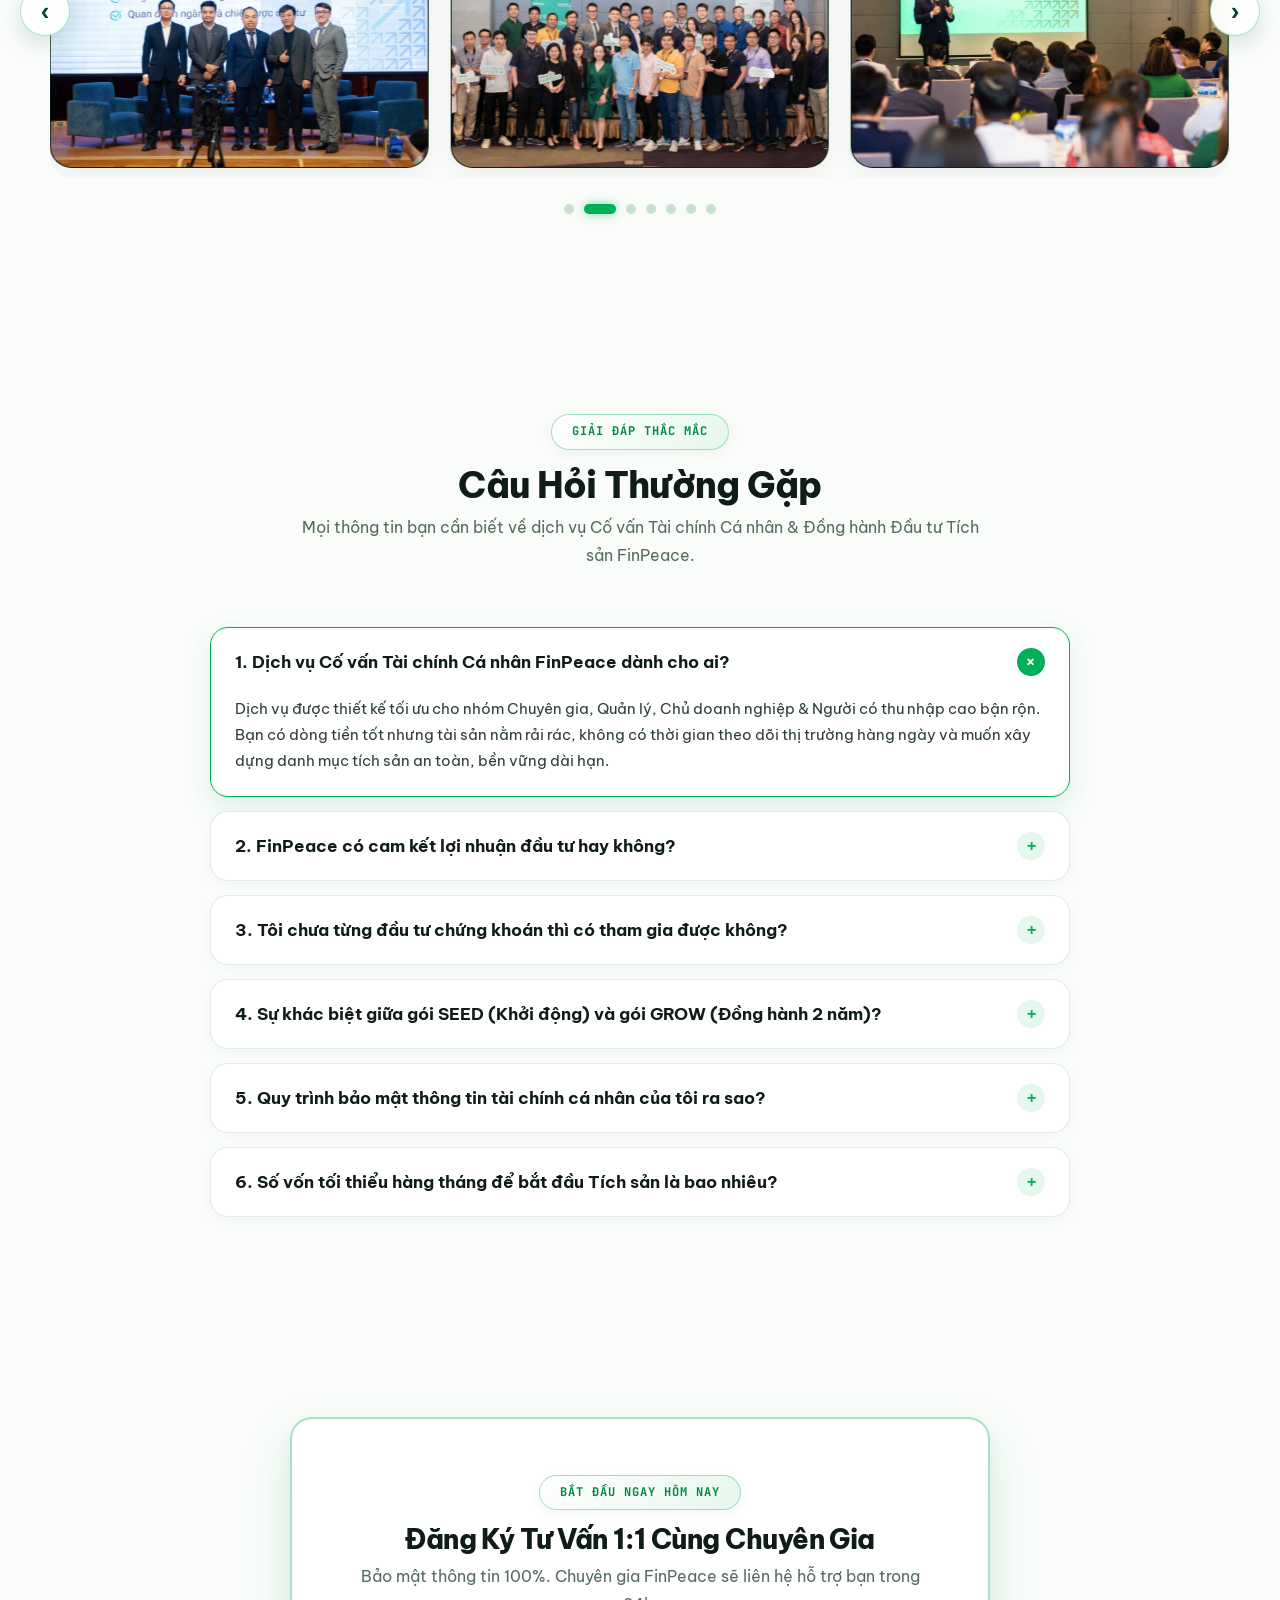
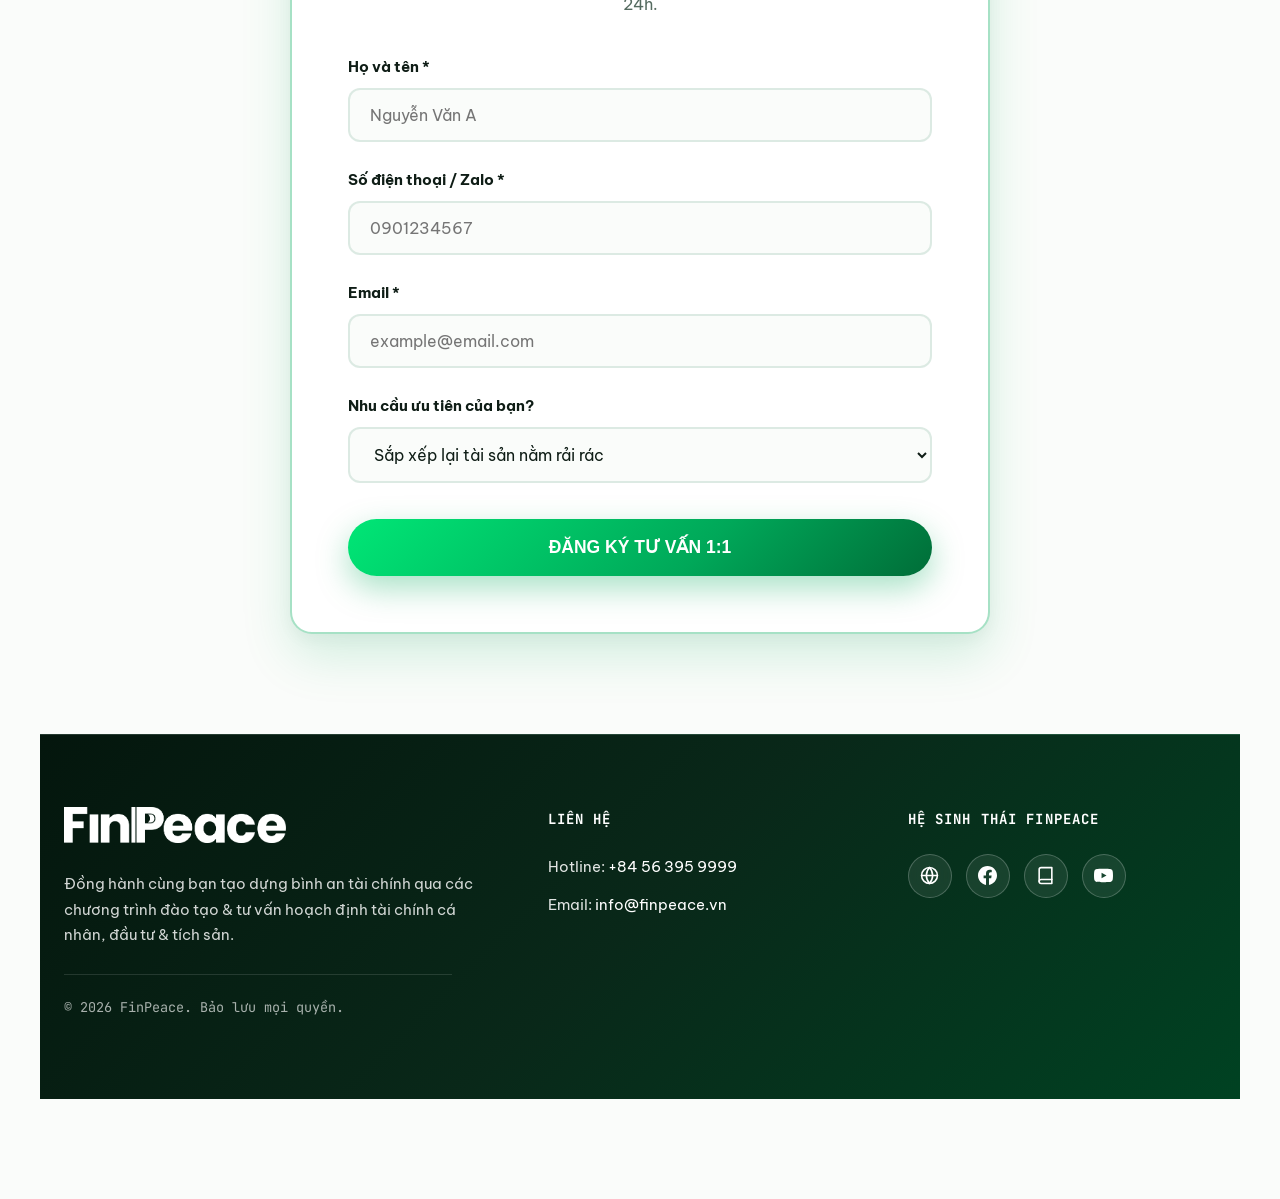
==== commit f82191ab: "Fix footer links, copyright year 2026, logo fallback, and mobile bottom bar padding overlap" ====
--- a/wealth_planning_landing_page.html
+++ b/wealth_planning_landing_page.html
@@ -2073,7 +2073,7 @@
             .btn-submit-form { padding: 15px !important; font-size: 15.5px !important; border-radius: 14px !important; width: 100% !important; font-weight: 700 !important; box-sizing: border-box !important; }
 
             /* Footer */
-            footer { padding: 48px 0 28px 0 !important; overflow: hidden !important; }
+            footer { padding: 48px 0 90px 0 !important; overflow: hidden !important; }
             .footer-grid { gap: 28px !important; margin-bottom: 24px !important; width: 100% !important; box-sizing: border-box !important; }
             .footer-col-1 p.footer-desc { font-size: 14px !important; max-width: 100% !important; margin-bottom: 18px !important; line-height: 1.65 !important; }
             .footer-heading { font-size: 13.5px !important; margin-bottom: 14px !important; }
@@ -2778,13 +2778,13 @@
             <div class="footer-grid">
                 <!-- Col 1: Logo & Mission -->
                 <div class="footer-col-1">
-                    <img src="assets/brand/logo-white.png" alt="FinPeace Logo White" class="footer-logo">
+                    <img src="assets/brand/logo-white.png" alt="FinPeace Logo White" class="footer-logo" onerror="this.src='assets/brand/logo-green.png'">
                     <p class="footer-desc">
                         Đồng hành cùng bạn tạo dựng bình an tài chính qua các chương trình đào tạo & tư vấn hoạch định tài chính cá nhân, đầu tư & tích sản.
                     </p>
                     <hr class="footer-divider">
                     <div class="footer-copyright">
-                        ©2025 FinPeace. Bảo lưu mọi quyền.
+                        © 2026 FinPeace. Bảo lưu mọi quyền.
                     </div>
                 </div>
 
@@ -2792,8 +2792,8 @@
                 <div>
                     <h4 class="footer-heading">LIÊN HỆ</h4>
                     <div class="footer-contact-info">
-                        <p>Hotline: <span class="val">+84 56 395 9999</span></p>
-                        <p>Email: <span class="val">info@finpeace.vn</span></p>
+                        <p>Hotline: <a href="tel:0563959999" class="val" style="color: #ffffff; text-decoration: none;">+84 56 395 9999</a></p>
+                        <p>Email: <a href="mailto:info@finpeace.vn" class="val" style="color: #ffffff; text-decoration: none;">info@finpeace.vn</a></p>
                     </div>
                 </div>
 
@@ -2801,16 +2801,16 @@
                 <div>
                     <h4 class="footer-heading">HỆ SINH THÁI FINPEACE</h4>
                     <div class="footer-social-icons">
-                        <a href="https://finpeace.vn" target="_blank" class="social-icon-btn" title="Website FinPeace">
+                        <a href="https://finpeace.vn" target="_blank" rel="noopener noreferrer" class="social-icon-btn" title="Website FinPeace">
                             <svg width="19" height="19" viewBox="0 0 24 24" fill="none" stroke="currentColor" stroke-width="2" stroke-linecap="round" stroke-linejoin="round"><circle cx="12" cy="12" r="10"></circle><line x1="2" y1="12" x2="22" y2="12"></line><path d="M12 2a15.3 15.3 0 0 1 4 10 15.3 15.3 0 0 1-4 10 15.3 15.3 0 0 1-4-10 15.3 15.3 0 0 1 4-10z"></path></svg>
                         </a>
-                        <a href="https://facebook.com/finpeace.vn" target="_blank" class="social-icon-btn" title="Facebook FinPeace">
+                        <a href="https://facebook.com/finpeace.vn" target="_blank" rel="noopener noreferrer" class="social-icon-btn" title="Facebook FinPeace">
                             <svg width="19" height="19" viewBox="0 0 24 24" fill="currentColor"><path d="M24 12.073c0-6.627-5.373-12-12-12s-12 5.373-12 12c0 5.99 4.388 10.954 10.125 11.854v-8.385H7.078v-3.47h3.047V9.43c0-3.007 1.792-4.669 4.533-4.669 1.312 0 2.686.235 2.686.235v2.953H15.83c-1.491 0-1.956.925-1.956 1.874v2.25h3.328l-.532 3.47h-2.796v8.385C19.612 23.027 24 18.062 24 12.073z"/></svg>
                         </a>
-                        <a href="#" target="_blank" class="social-icon-btn" title="Thư viện & Bài viết Blog">
+                        <a href="https://finpeace.vn/tin-tuc/" target="_blank" rel="noopener noreferrer" class="social-icon-btn" title="Thư viện & Bài viết Blog">
                             <svg width="19" height="19" viewBox="0 0 24 24" fill="none" stroke="currentColor" stroke-width="2" stroke-linecap="round" stroke-linejoin="round"><path d="M4 19.5A2.5 2.5 0 0 1 6.5 17H20"></path><path d="M6.5 2H20v20H6.5A2.5 2.5 0 0 1 4 19.5v-15A2.5 2.5 0 0 1 6.5 2z"></path></svg>
                         </a>
-                        <a href="https://youtube.com/@FinPeace" target="_blank" class="social-icon-btn" title="YouTube Channel">
+                        <a href="https://youtube.com/@FinPeace" target="_blank" rel="noopener noreferrer" class="social-icon-btn" title="YouTube Channel">
                             <svg width="19" height="19" viewBox="0 0 24 24" fill="currentColor"><path d="M23.498 6.186a3.016 3.016 0 0 0-2.122-2.136C19.505 3.545 12 3.545 12 3.545s-7.505 0-9.377.505A3.017 3.017 0 0 0 .502 6.186C0 8.07 0 12 0 12s0 3.93.502 5.814a3.016 3.016 0 0 0 2.122 2.136c1.871.505 9.376.505 9.376.505s7.505 0 9.377-.505a3.015 3.015 0 0 0 2.122-2.136C24 15.93 24 12 24 12s0-3.93-.502-5.814zM9.545 15.568V8.432L15.818 12l-6.273 3.568z"/></svg>
                         </a>
                     </div>
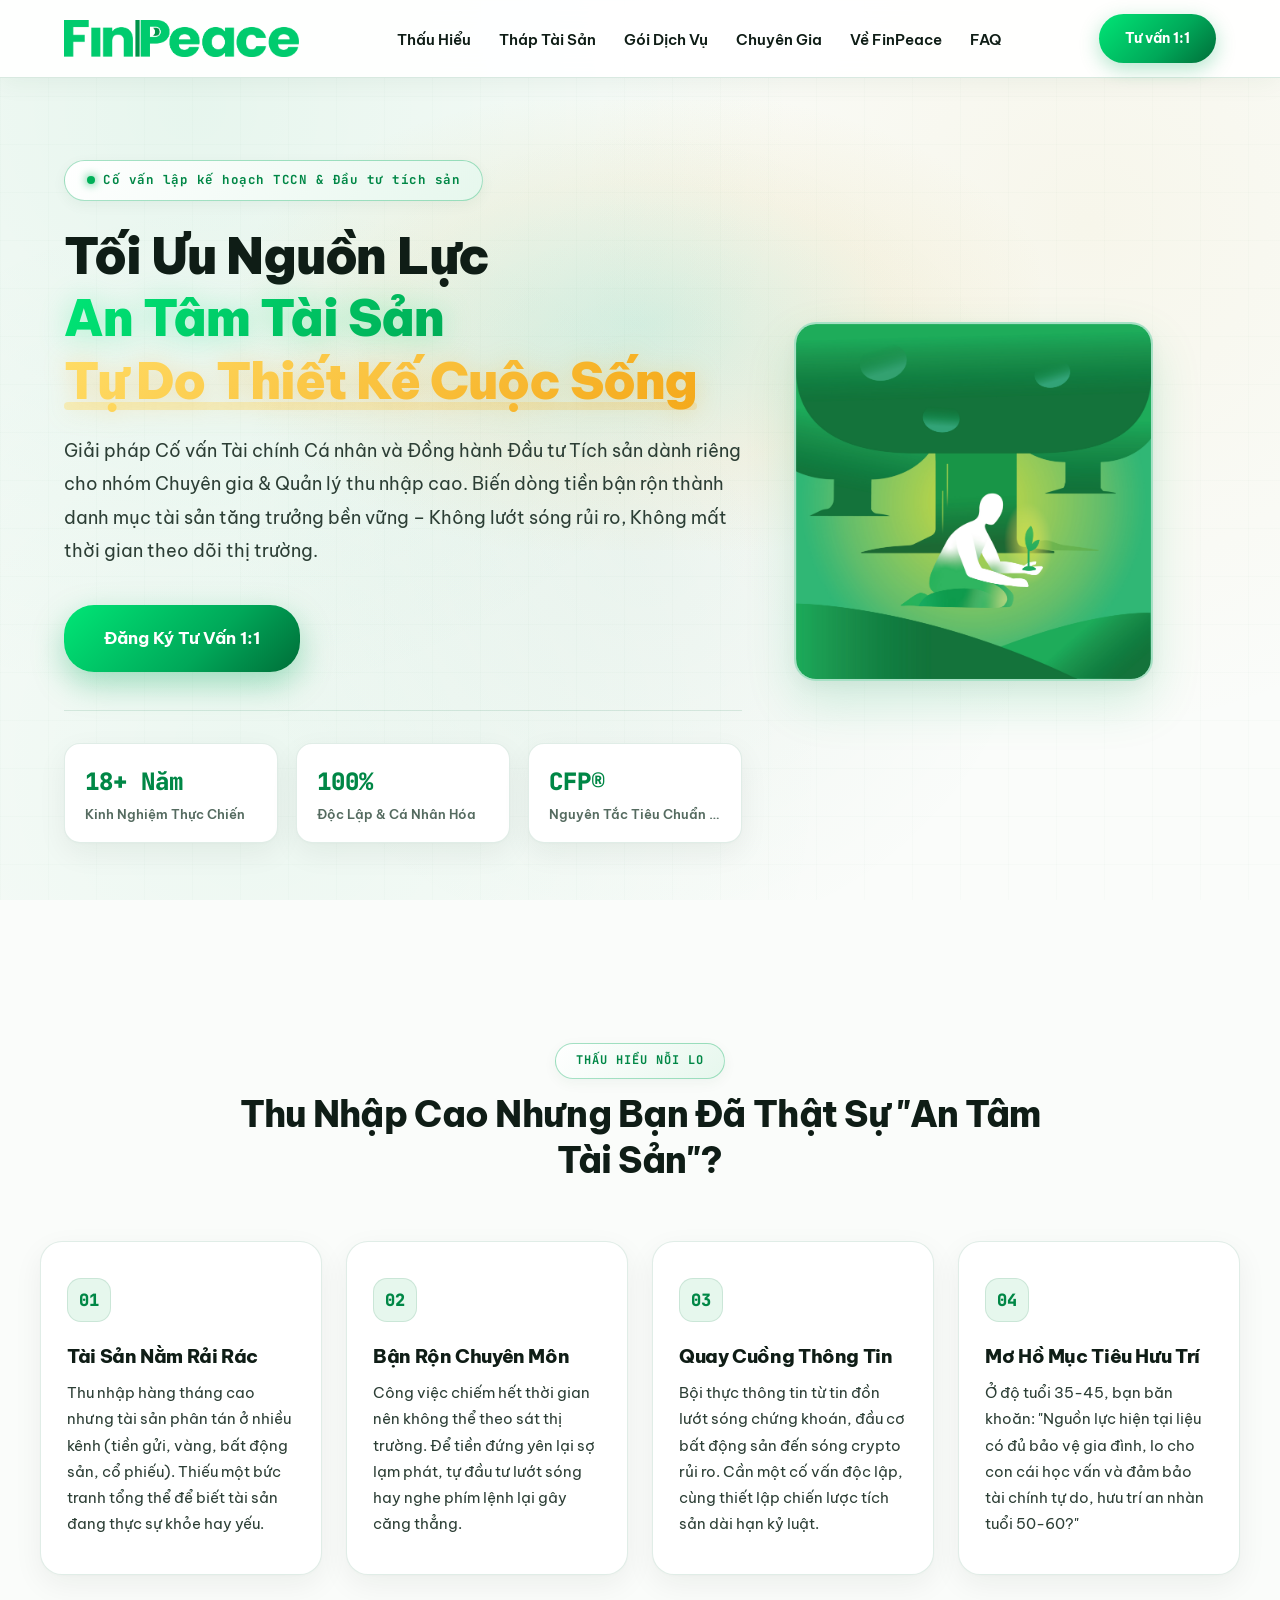
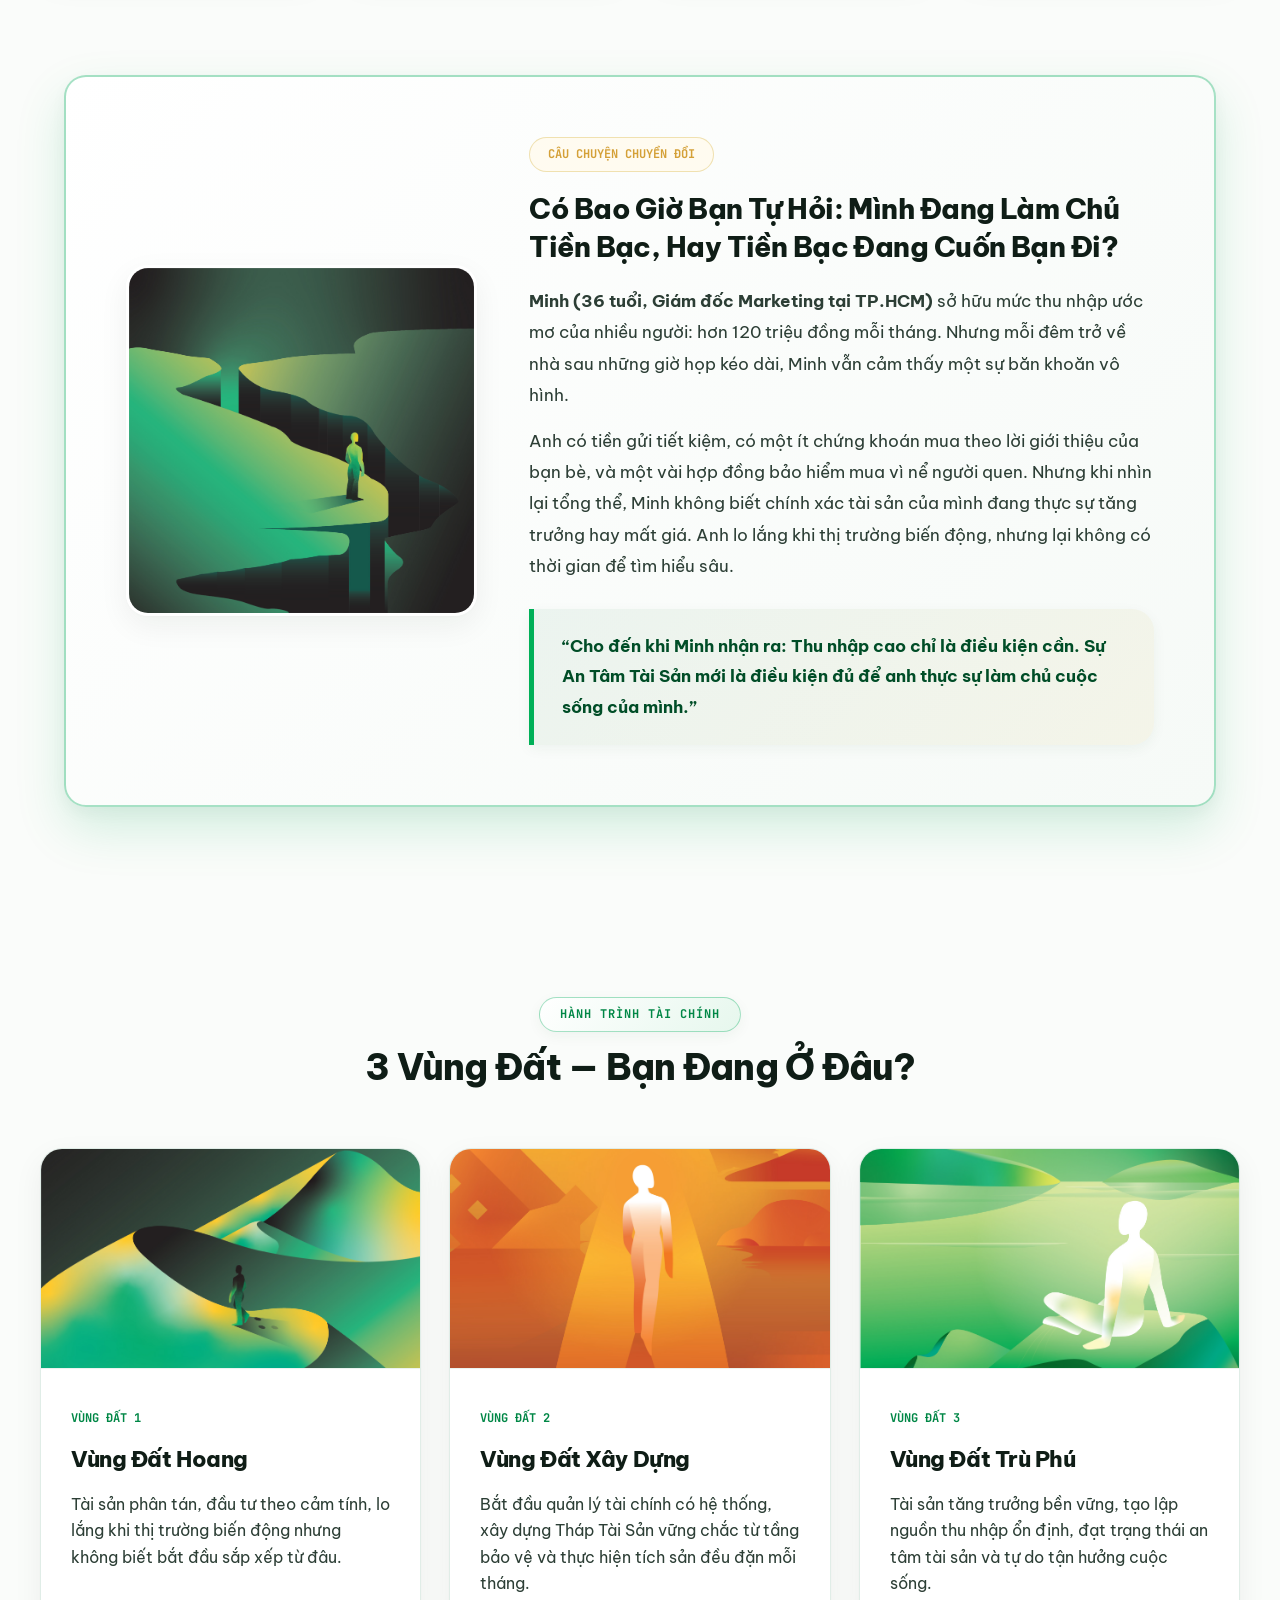
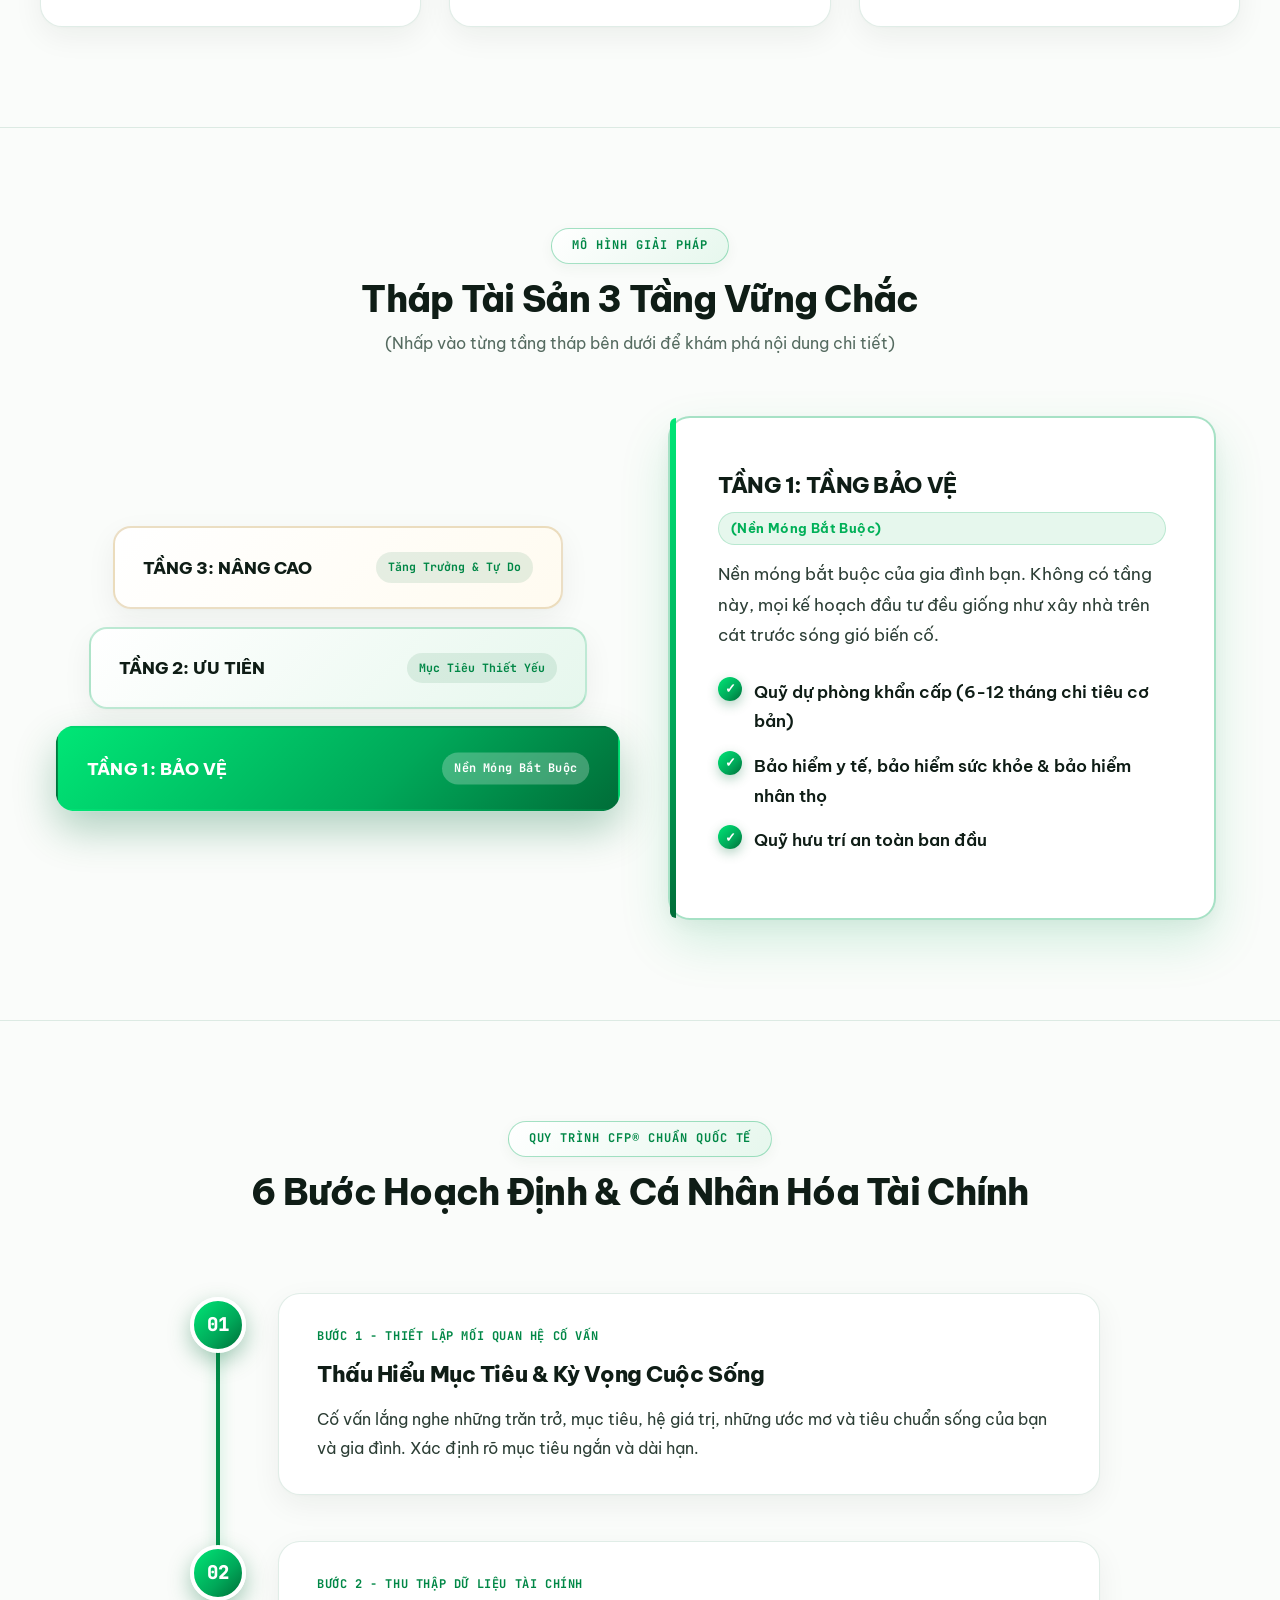
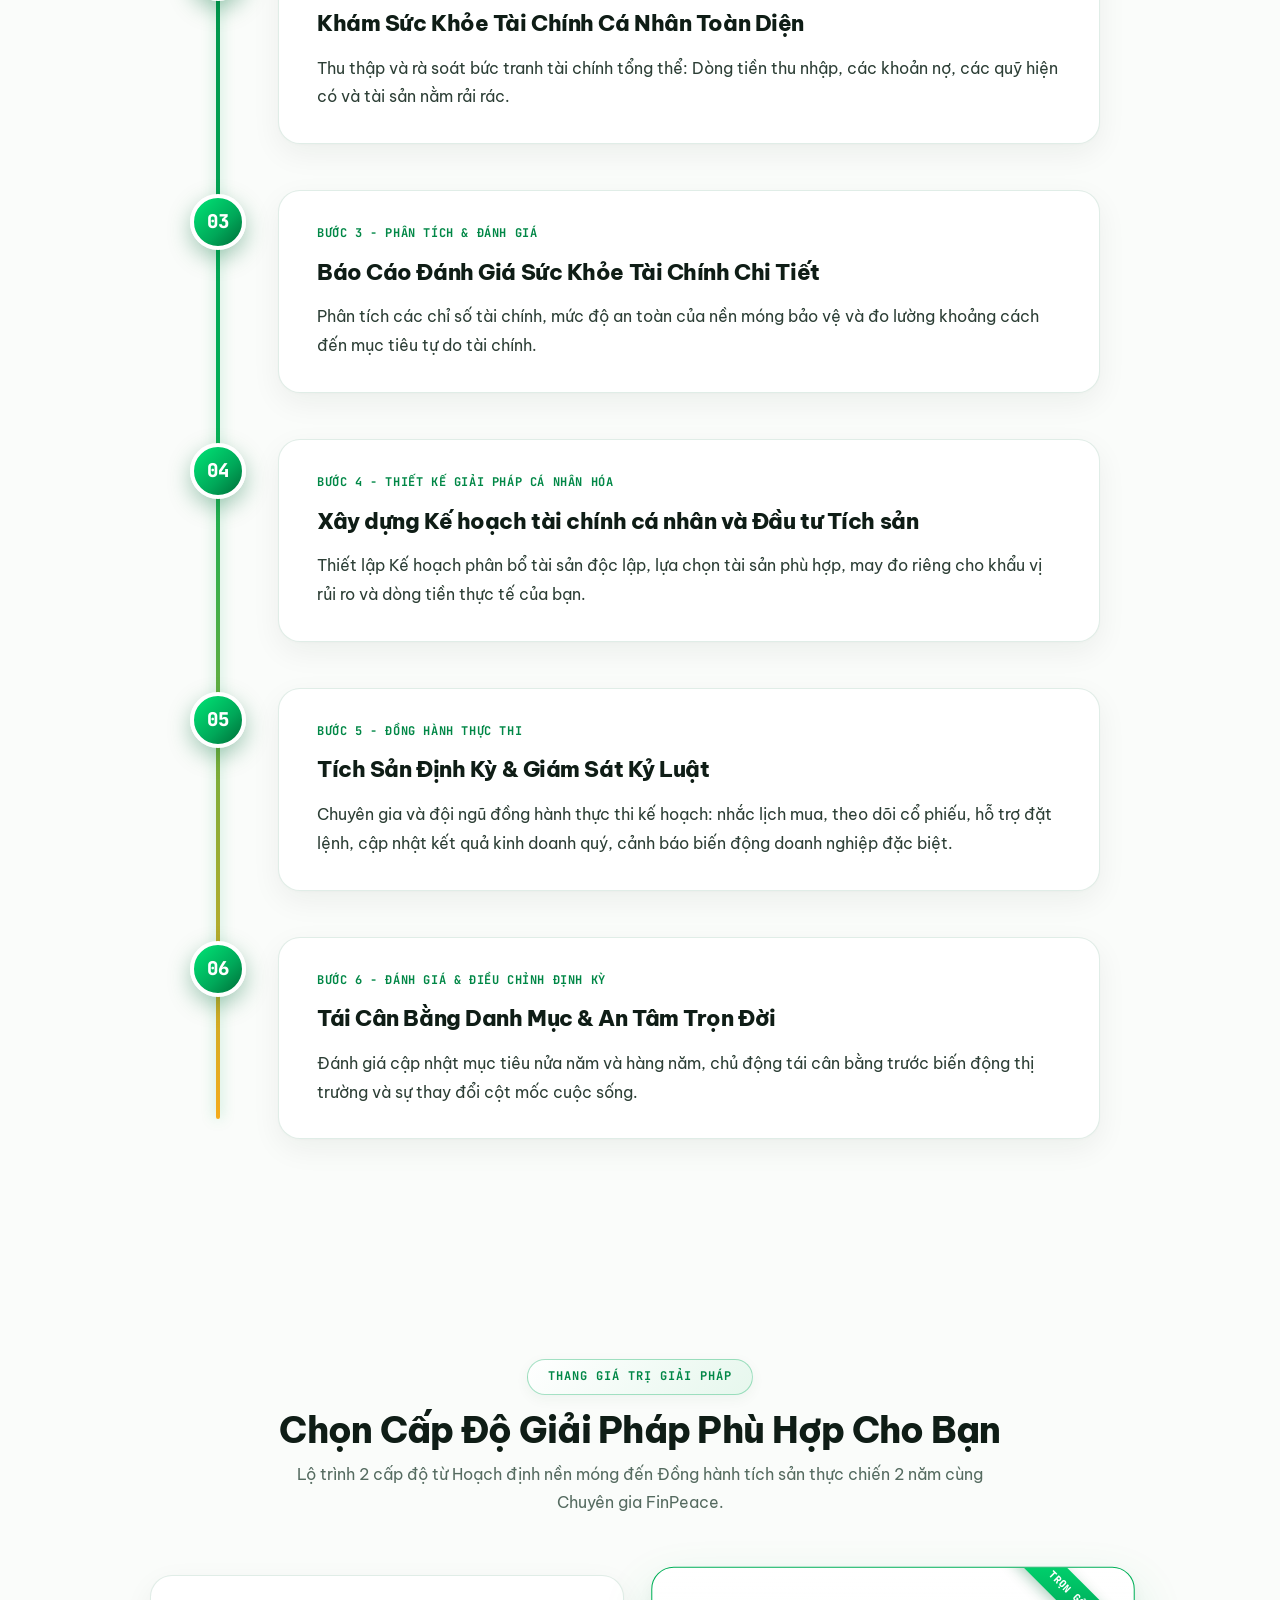
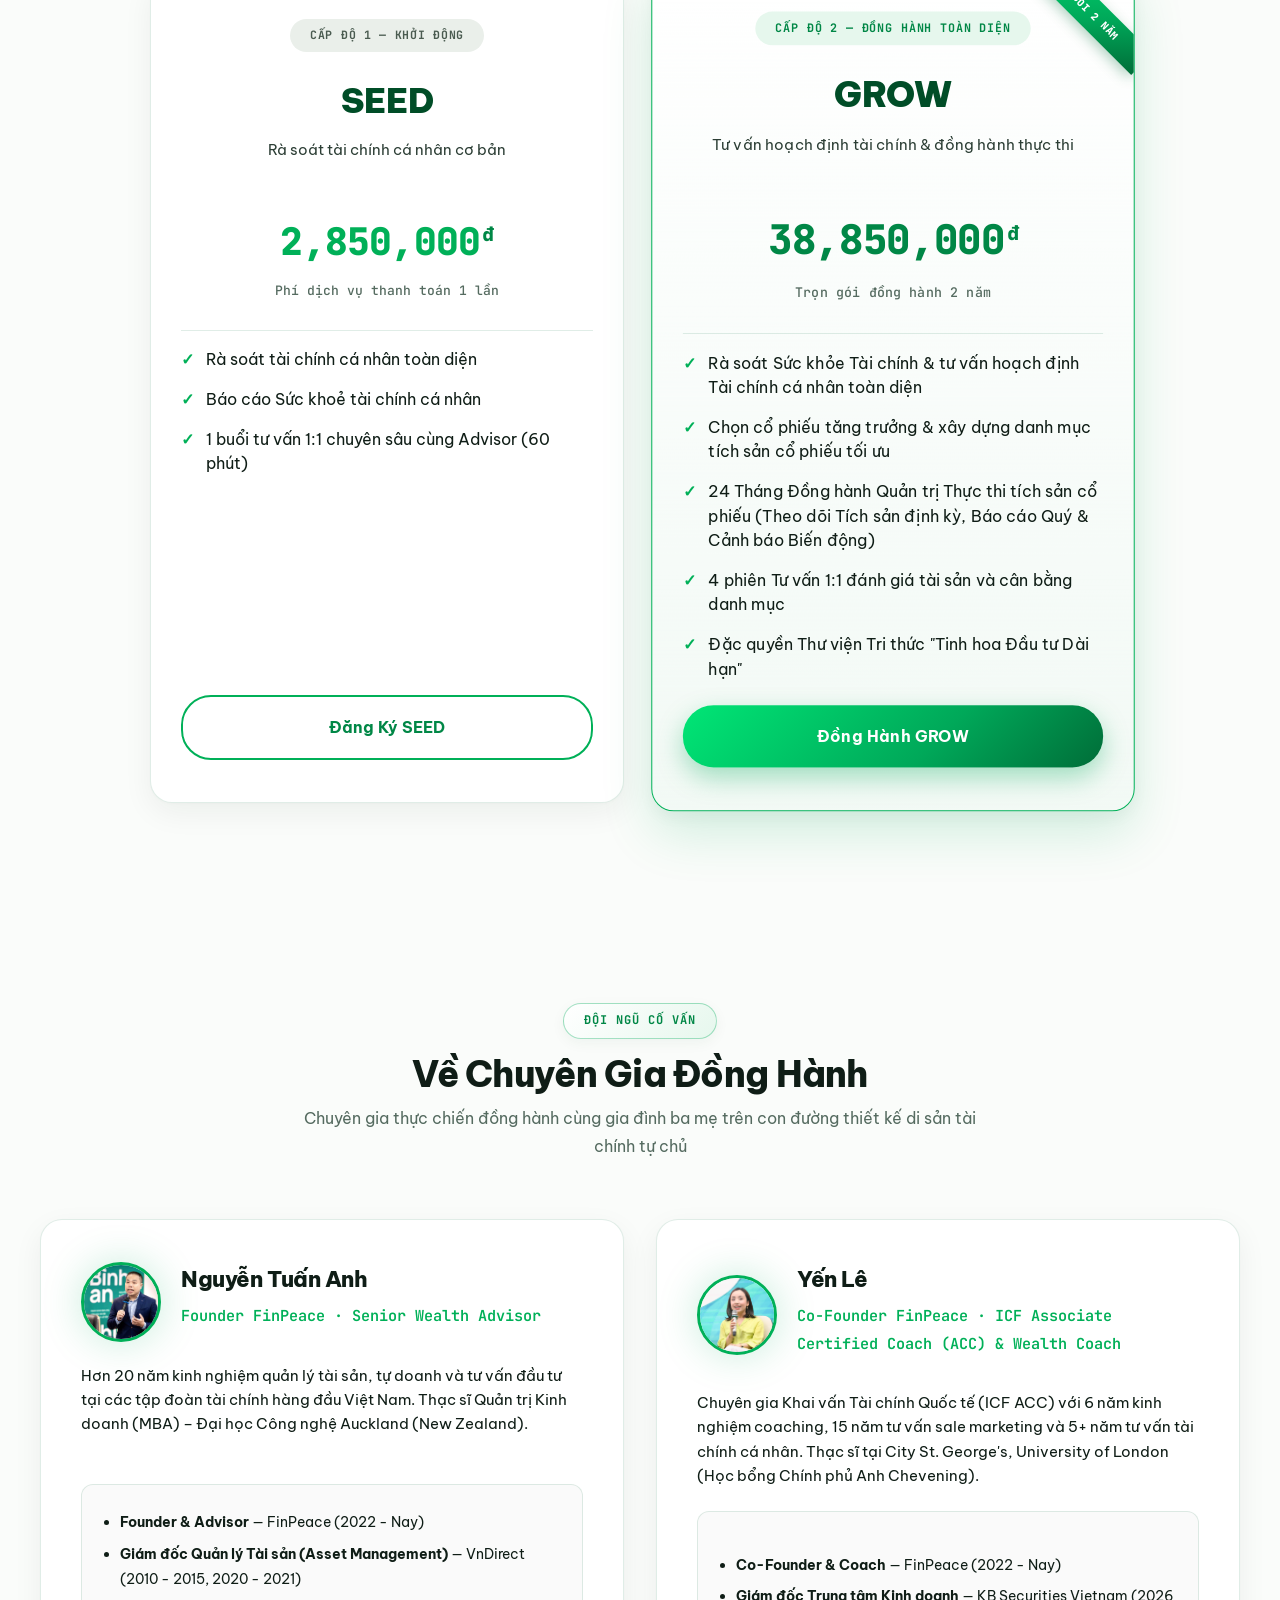
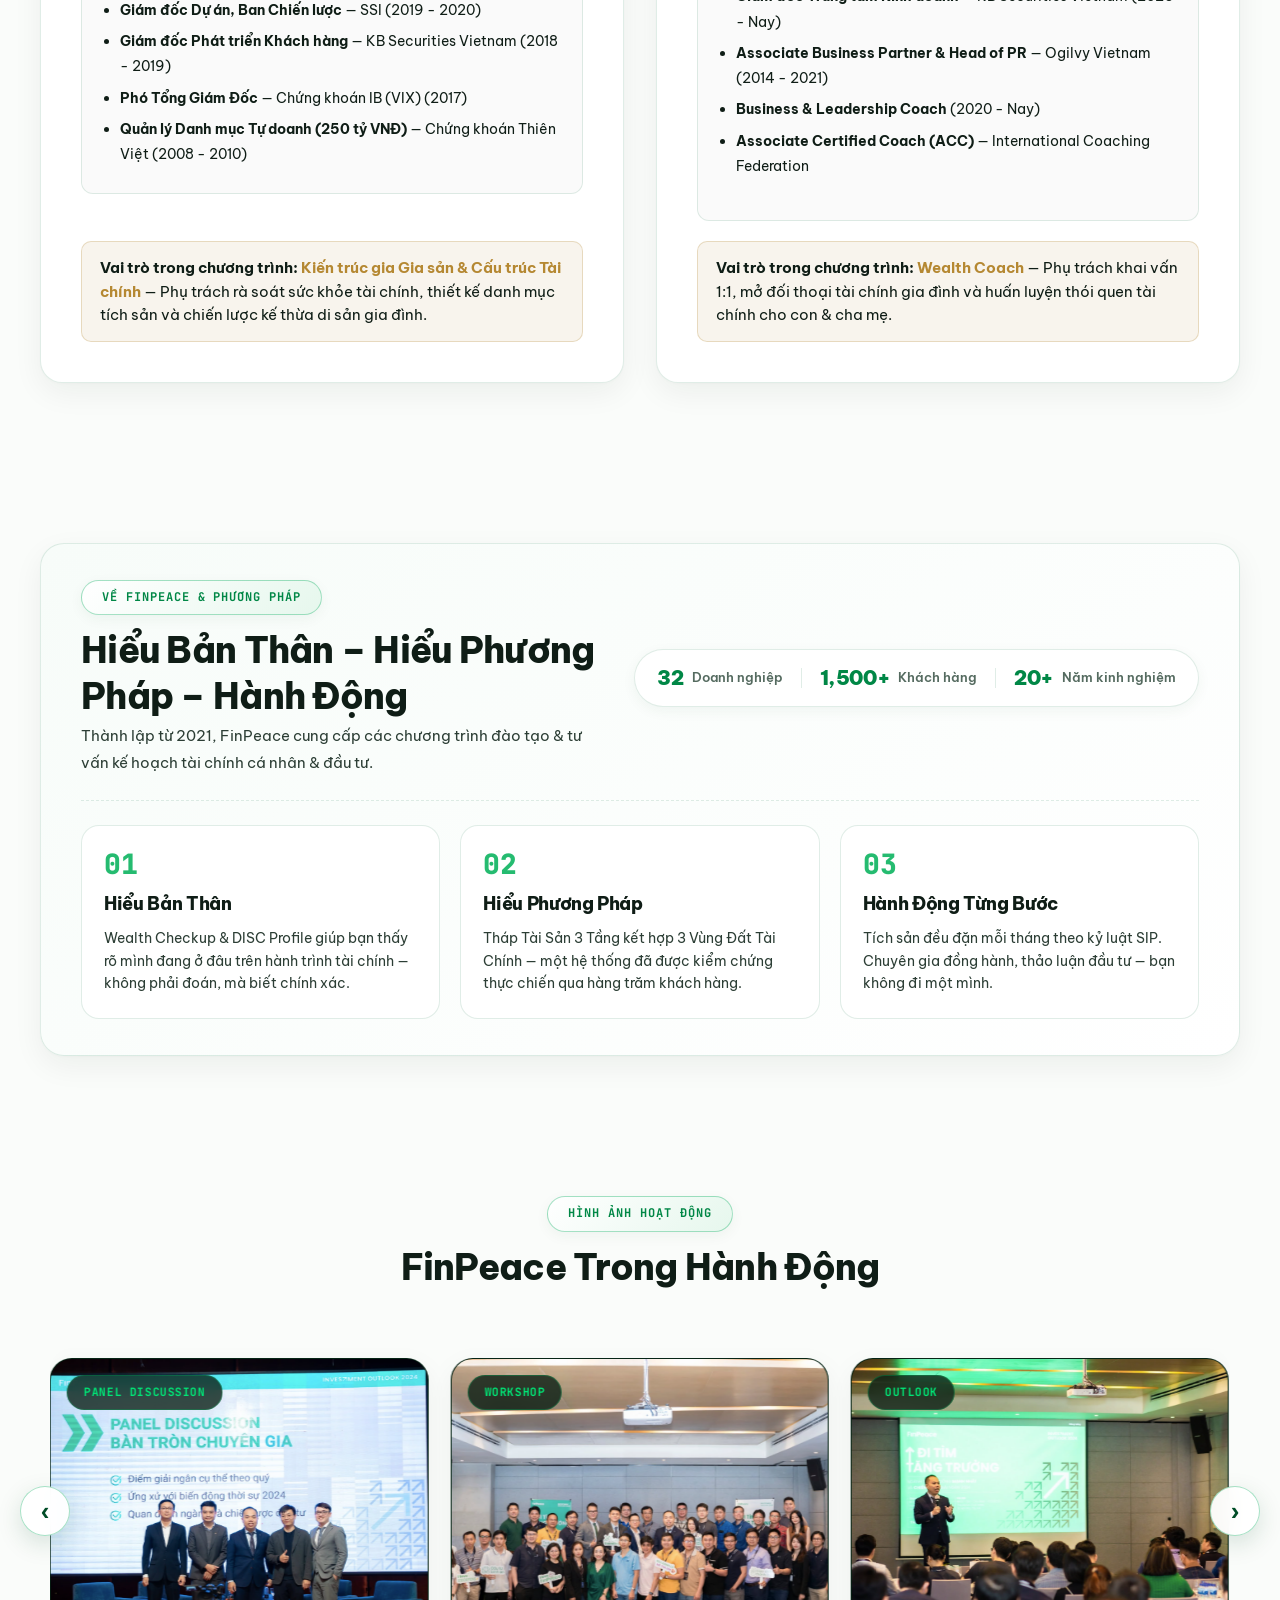
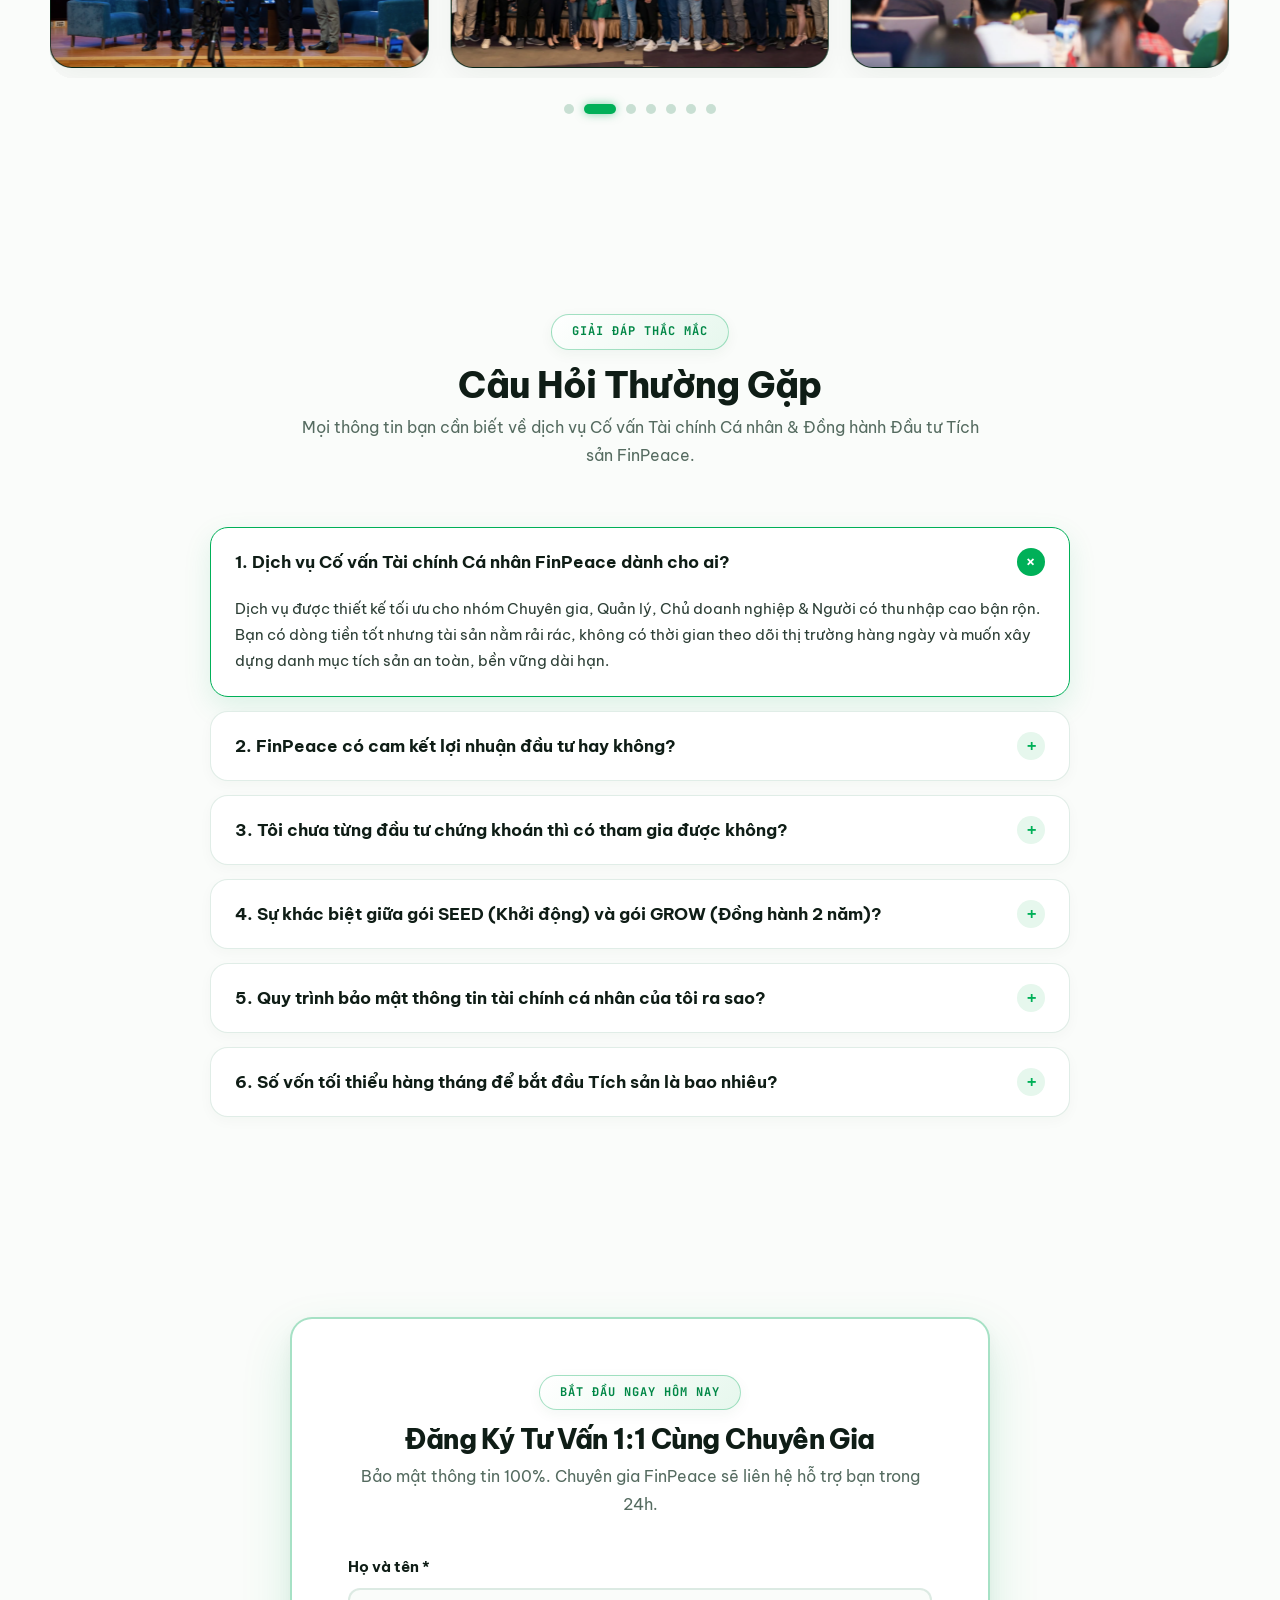
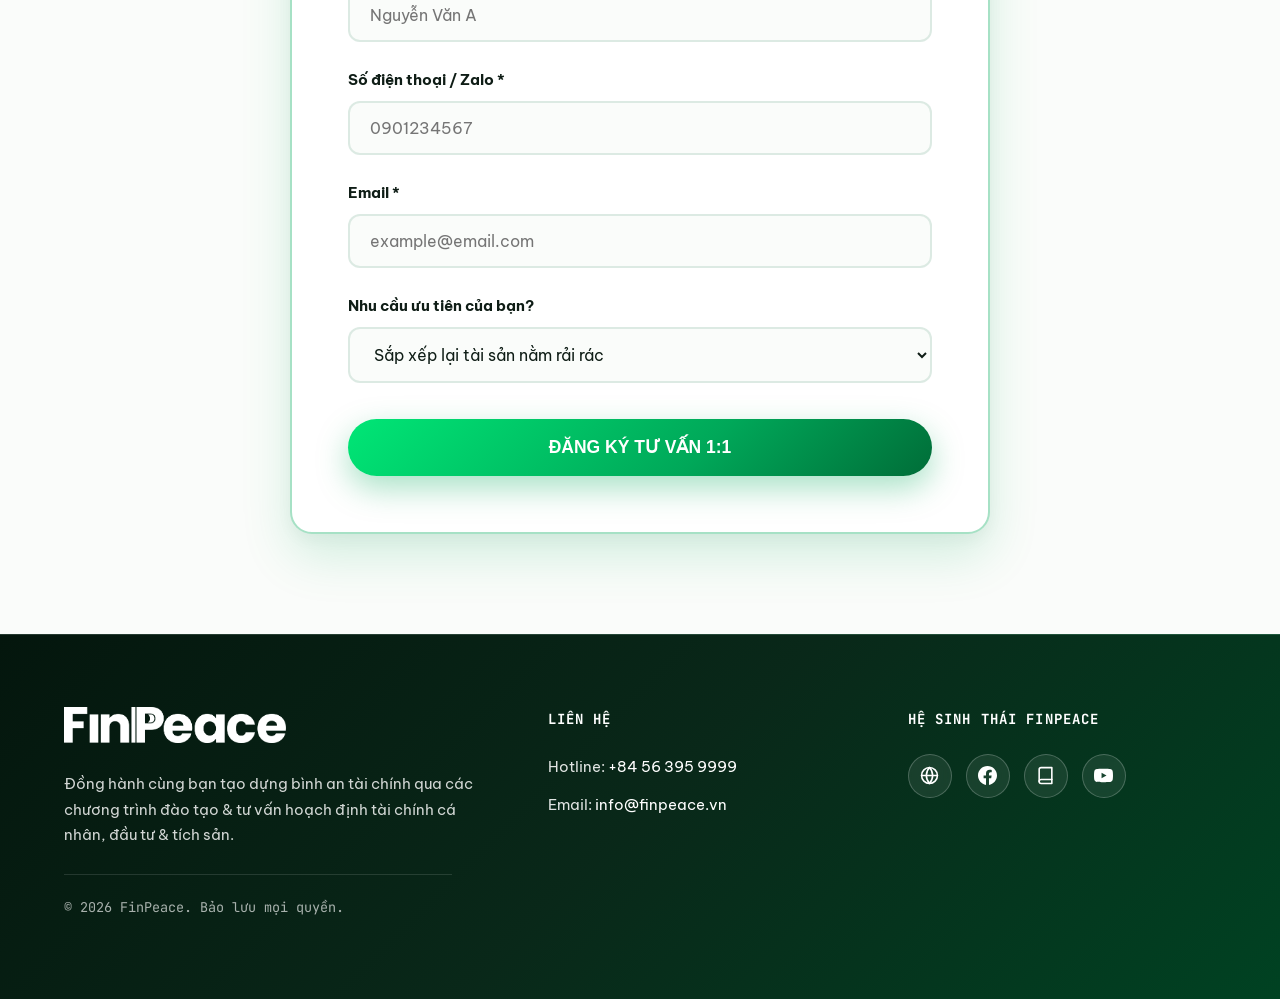
==== commit f59b96b4: "Fix unclosed section tag that trapped footer inside container box" ====
--- a/wealth_planning_landing_page.html
+++ b/wealth_planning_landing_page.html
@@ -2023,13 +2023,14 @@
             .pkg-features-list li { font-size: 14.5px !important; line-height: 1.6 !important; padding-left: 28px !important; }
             .btn-pkg { padding: 15px !important; font-size: 15px !important; border-radius: 14px !important; width: 100% !important; text-align: center !important; font-weight: 700 !important; box-sizing: border-box !important; }
 
-            /* Experts - Compact Centered Headshots, Zero Empty Whitespace */
-            .expert-card { display: flex !important; flex-direction: column !important; align-items: center !important; text-align: center !important; padding: 22px 16px !important; border-radius: 22px !important; width: 100% !important; box-sizing: border-box !important; gap: 0 !important; }
-            .expert-photo { width: 90px !important; height: 90px !important; border-radius: 50% !important; margin: 0 auto 14px auto !important; flex-shrink: 0 !important; border-width: 3px !important; }
-            .expert-info { text-align: center !important; width: 100% !important; }
-            .expert-info h3 { font-size: 20px !important; margin-bottom: 4px !important; }
-            .expert-role { font-size: 13px !important; margin-bottom: 12px !important; text-align: center !important; display: block !important; }
-            .expert-desc { text-align: left !important; font-size: 14.5px !important; line-height: 1.65 !important; color: var(--text-secondary) !important; }
+            /* Experts - Left-Aligned Clean Mobile Layout */
+            .expert-card { display: flex !important; flex-direction: column !important; align-items: stretch !important; text-align: left !important; padding: 20px 16px !important; border-radius: 20px !important; width: 100% !important; box-sizing: border-box !important; gap: 16px !important; }
+            .expert-card > div, .expert-card > p, .expert-card ul, .expert-card li { text-align: left !important; min-height: auto !important; }
+            .expert-photo { width: 72px !important; height: 72px !important; border-radius: 50% !important; margin: 0 !important; flex-shrink: 0 !important; }
+            .expert-info { text-align: left !important; width: 100% !important; }
+            .expert-info h3 { font-size: 19px !important; margin-bottom: 4px !important; text-align: left !important; }
+            .expert-role { font-size: 13px !important; margin-bottom: 0 !important; text-align: left !important; display: block !important; }
+            .expert-desc { text-align: left !important; font-size: 14px !important; line-height: 1.6 !important; color: var(--text-primary) !important; min-height: auto !important; }
 
             /* About FinPeace Hyper-Condensed Section Mobile Fixes */
             .about-section-wrap { padding: 40px 0 !important; }
@@ -2413,8 +2414,7 @@
     </section>
 
     <!-- EXPERTS CARDS (Exact Official Photos from sach.finpeace.cloud) -->
-    <section id="experts" class="section-padding container">
-    <!-- EXPERTS CARDS (Official Co-founders Info) -->
+        <!-- EXPERTS CARDS (Official Co-founders Info) -->
     <section id="experts" class="section-padding container">
         <div class="section-header" style="text-align: center;">
             <span class="section-kicker">ĐỘI NGŨ CỐ VẤN</span>
